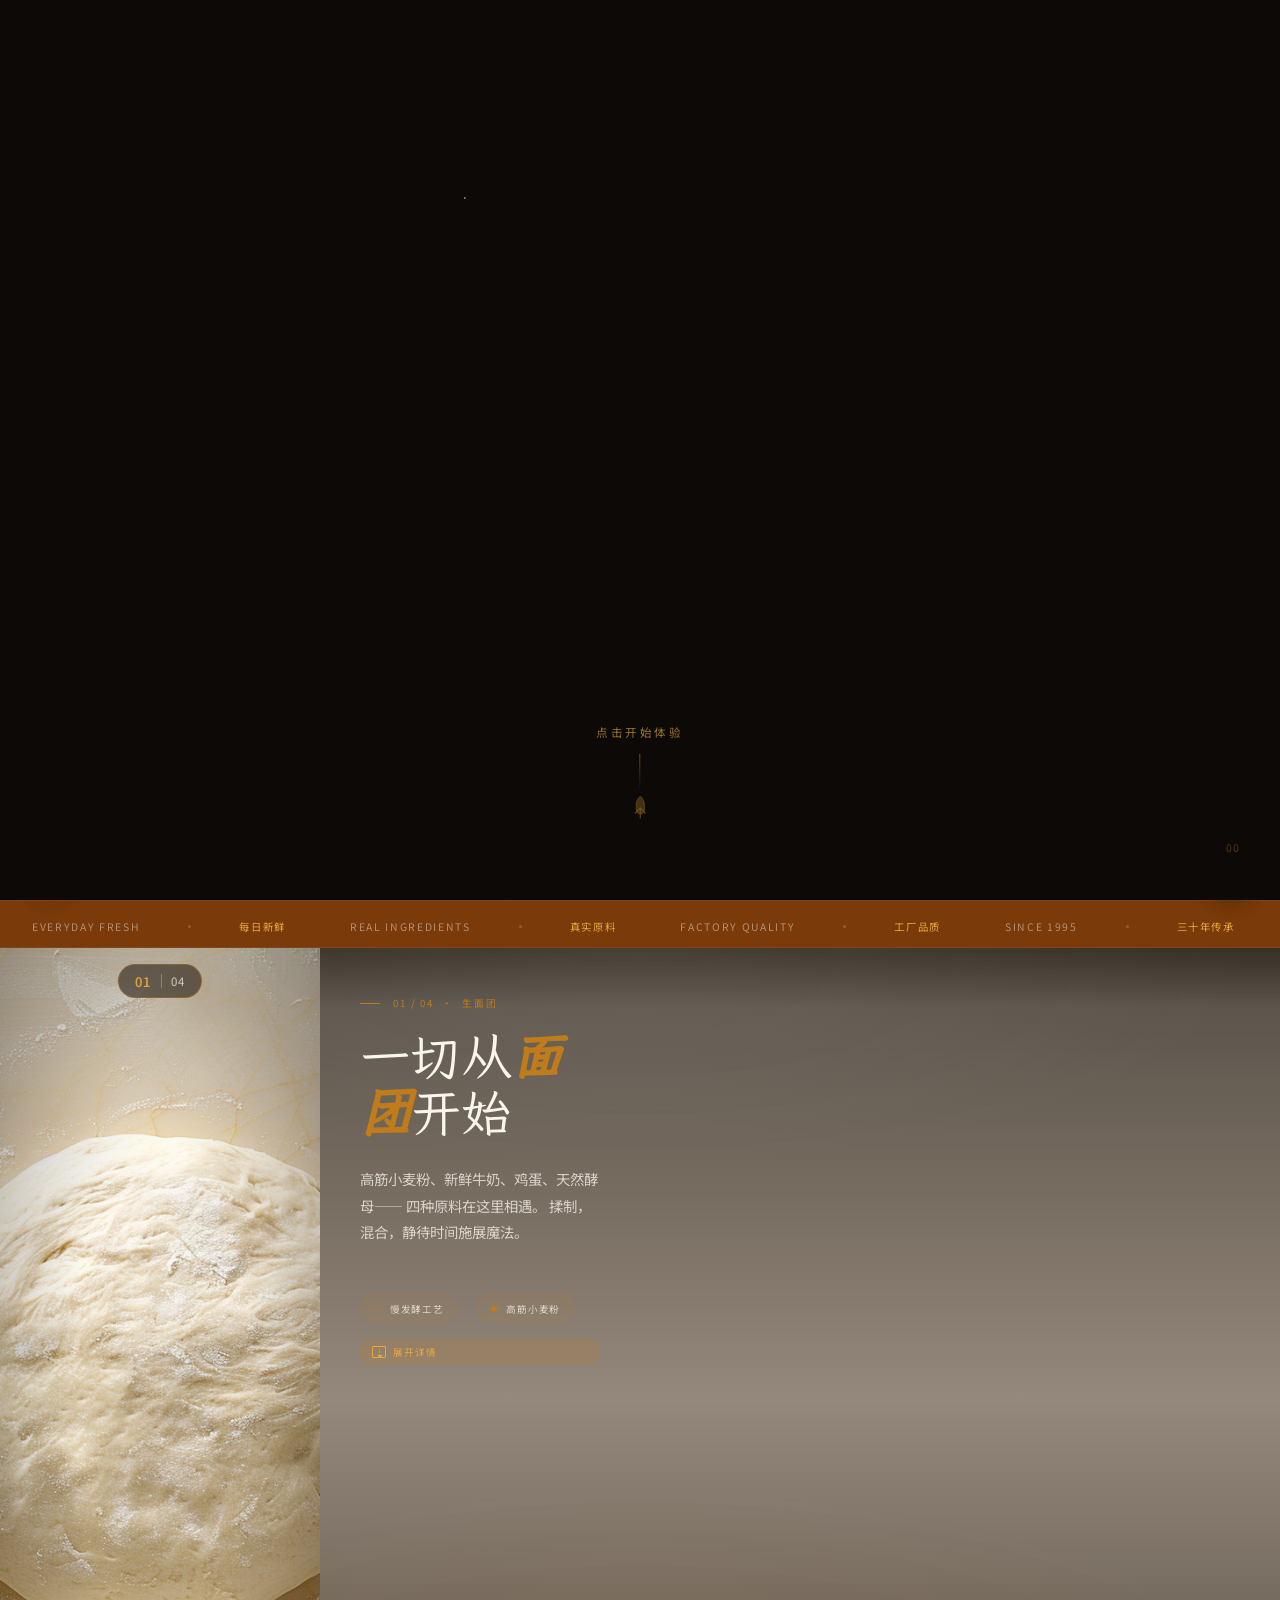
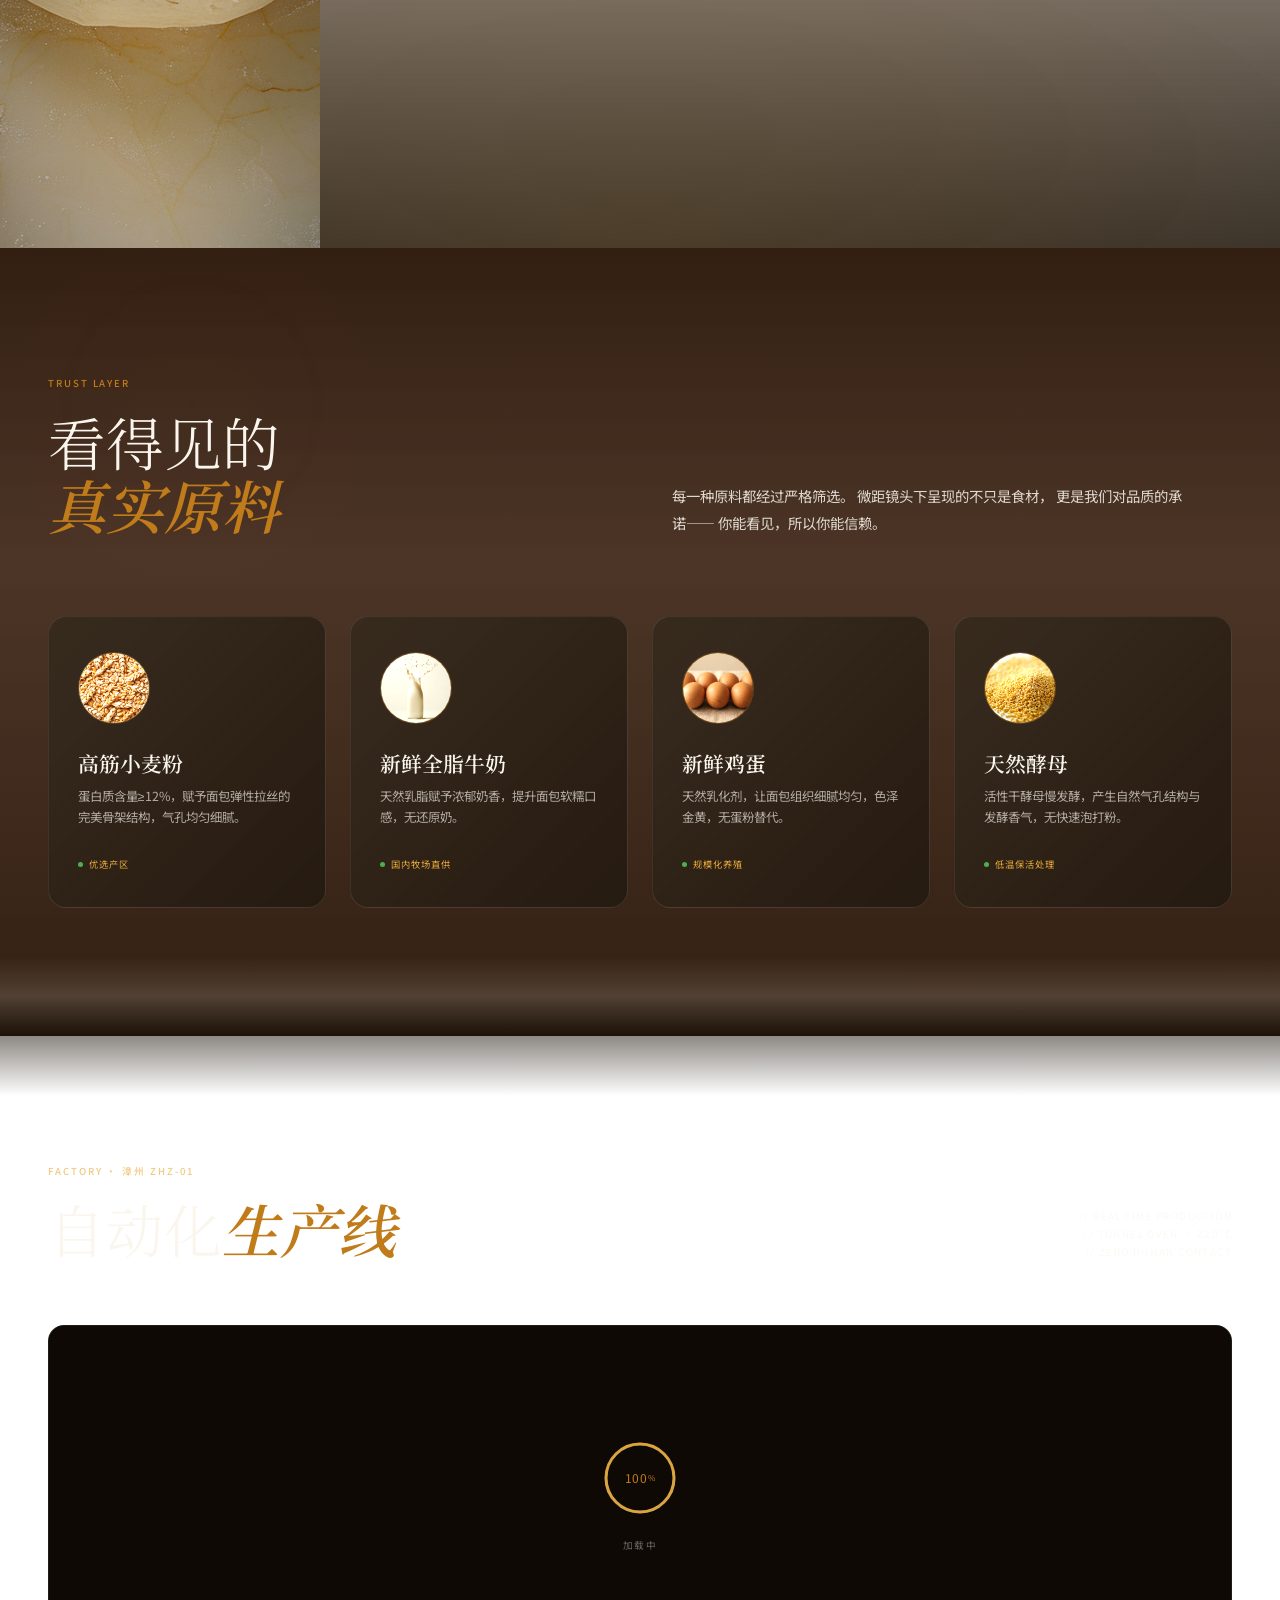
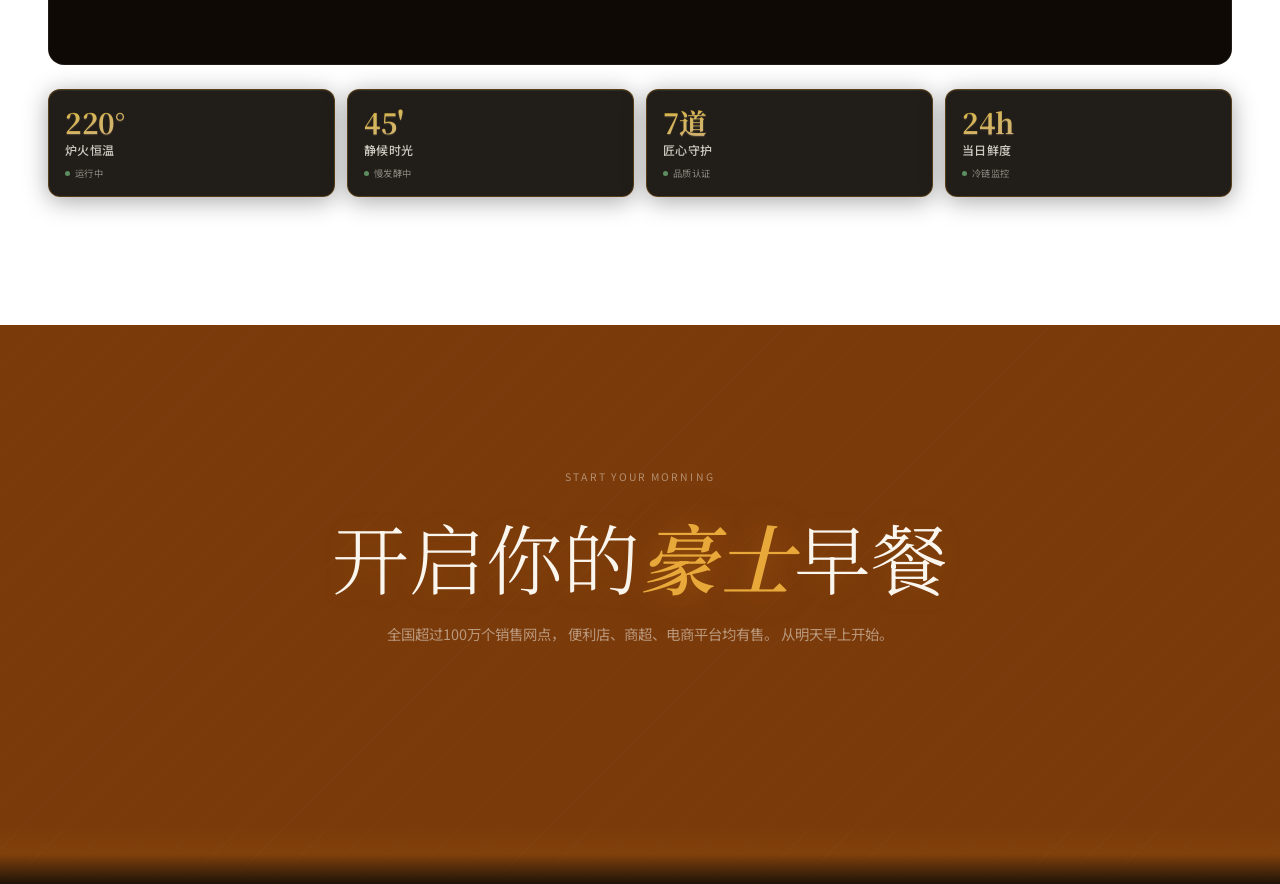
==== Haoshi_V0.22.html @ d665b3fd "feat: V3.95 final — all interactions + button redirects + GitHub Actions Co-authored-by: Cursor <cur" ====
<!DOCTYPE html>
<html lang="zh-CN" class="perf-high"><script>
/**
 * V3.80 Performance Tier Detection
 * 检测设备性能等级，设置 CSS class：
 * - perf-high:   高性能（桌面/旗舰手机）
 * - perf-medium: 中性能（普通手机）
 * - perf-low:    低性能（微信低端机/老年机）
 *
 * 启用条件：G1-1（低性能启用 Canvas 备用）
 */
(function() {
  var t = 'perf-high';
  var cores = navigator.hardwareConcurrency || 2;
  var memory = navigator.deviceMemory || 4;
  var mobile = /Mobi|Android|iPhone|iPad/.test(navigator.userAgent);
  var smallScreen = screen.width < 375;
  var lowMemory = memory <= 2;
  var fewCores = cores <= 2;
  // 微信 UA 检测（更严格）
  var isWechat = /MicroMessenger/.test(navigator.userAgent);
  if (isWechat && mobile) {
    // 微信移动端：降一级评估
    if (fewCores || smallScreen) t = 'perf-low';
    else if (cores <= 4 || memory <= 4) t = 'perf-medium';
  } else if (mobile) {
    if (fewCores && lowMemory) t = 'perf-low';
    else if (fewCores || lowMemory || smallScreen) t = 'perf-medium';
  }
  // WeChat Android WebView 常以 2–3 核运行
  document.documentElement.className = t;
  console.log('[Perf] Tier:', t, '| Cores:', cores, '| Memory:', memory, 'GB');
})();
</script>
<head>
<meta charset="UTF-8">
<meta name="viewport" content="width=device-width, initial-scale=1.0">
<title>豪士 HAOSHI — V3.81 Localized + V0.15 Fixes (Info Panel Flash, Flour 0.7x)</title>
<link href="assets/cdn/google-fonts.css" rel="stylesheet">
<!-- V3.80: 中文字体改为本地 woff2（Noto + LXGW），不再依赖 Google Fonts CDN（微信兼容性优化）-->
<script src="assets/cdn/three.min.js"></script>
<script src="assets/cdn/GLTFLoader.min.js"></script>
<!-- V5.0: GSAP + ScrollTrigger for Cinematic Hero Animation -->
<script src="assets/cdn/gsap.min.js"></script>
<script src="assets/cdn/ScrollTrigger.min.js"></script>
<script>
// ============================================================
// V5.0 HERO — SVG Wireframe Deconstruction + Text Mask Reveal
// 设计概念：新中式线框解构 + GSAP 文字破茧
// 移动端优先 · GPU 硬件加速 · 零大体积资源
// ============================================================
(function() {
  gsap.registerPlugin(ScrollTrigger);

  var loaderEl, loaderDone = false;

  function runLoader() {
    loaderEl = document.getElementById('hero-loader');
    if (!loaderEl) return;

    var counterMini = loaderEl.querySelector('.loader-counter-mini');
    var wires = loaderEl.querySelectorAll('.wire-line');
    var rivets = loaderEl.querySelectorAll('.wire-rivet');
    var textWrap = loaderEl.querySelector('.loader-text-wrap');
    var brand = loaderEl.querySelector('.loader-brand');
    var sub = loaderEl.querySelector('.loader-sub');
    var promptEl = loaderEl.querySelector('.loader-prompt');

    if (!wires.length) { finishLoader(); return; }

    // Phase 0 — Set initial draw states immediately (页面加载即显示)
    gsap.set(wires, {
      strokeDasharray: function(i, target) {
        return target.getTotalLength ? target.getTotalLength() : 2000;
      },
      strokeDashoffset: function(i, target) {
        return target.getTotalLength ? target.getTotalLength() : 2000;
      }
    });
    gsap.set(rivets, { scale: 0, opacity: 0 });
    gsap.set(textWrap, { opacity: 0 });
    gsap.set(brand, { clipPath: 'inset(0 100% 0 0)' });

    // V3.94: 计数器（默认暂停，点击后再启动）
    var count = { val: 0 };
    var tlCount = gsap.to(count, {
      val: 100, duration: 1.8, ease: 'power2.inOut', paused: true,
      onUpdate: function() {
        if (counterMini) counterMini.textContent = Math.round(count.val).toString().padStart(2, '0');
        // 每10%触发一次木槌轻敲
        var prevVal = Math.floor((count.val - 0.18) / 10) * 10;
        var curVal = Math.floor(count.val / 10) * 10;
        if (curVal > prevVal && curVal > 0) {
          var am = window.AudioManager;
          if (am) {
            var src = am.getSource ? am.getSource('click') : null;
            if (src) { src.volume = 0.18 * 0.3; src.playbackRate.value = 0.8 + Math.random() * 0.4; }
            am.playSFX('click');
          }
        }
      }
    });

    // Phase 1 — Wireframe Construction
    var tlWire = gsap.timeline({ paused: true });

    // SX 金线绷紧 — 外框绘制 onStart
    tlWire.to(wires[0], {
      strokeDashoffset: 0, duration: 0.8, ease: 'power3.inOut',
      onStart: function() {
        var am = window.AudioManager;
        if (am) { am.playSFX('wireDraw'); }
      }
    }, 0);

    // SX 金线绷紧 — 横纵格线
    tlWire.to([].slice.call(wires, 1, 4), {
      strokeDashoffset: 0, duration: 0.6, stagger: 0.12, ease: 'power2.inOut',
      onStart: function() {
        var am = window.AudioManager;
        if (am) {
          var src = am.getSource ? am.getSource('wireDraw') : null;
          if (src) { src.volume = 0.16 * 0.85; src.playbackRate.value = 0.95 + Math.random() * 0.1; }
          am.playSFX('wireDraw');
        }
      }
    }, 0.4);

    // SX 金线绷紧 — 竖格线
    tlWire.to([].slice.call(wires, 4, 7), {
      strokeDashoffset: 0, duration: 0.6, stagger: 0.1, ease: 'power2.inOut',
      onStart: function() {
        var am = window.AudioManager;
        if (am) {
          var src = am.getSource ? am.getSource('wireDraw') : null;
          if (src) { src.volume = 0.16 * 0.70; src.playbackRate.value = 0.95 + Math.random() * 0.1; }
          am.playSFX('wireDraw');
        }
      }
    }, 0.5);

    // SX 金线绷紧 — 对角线
    tlWire.to([].slice.call(wires, 7, 9), {
      strokeDashoffset: 0, duration: 0.7, ease: 'power3.out',
      onStart: function() {
        var am = window.AudioManager;
        if (am) {
          var src = am.getSource ? am.getSource('wireDraw') : null;
          if (src) { src.volume = 0.16 * 0.55; src.playbackRate.value = 1.05 + Math.random() * 0.1; }
          am.playSFX('wireDraw');
        }
      }
    }, 0.7);

    // S4 竹节互敲 — 铆钉弹入
    tlWire.to(rivets, {
      scale: 1, opacity: 1, duration: 0.35,
      stagger: { each: 0.05, from: 'random' },
      ease: 'back.out(2.5)',
      onStart: function() {
        var am = window.AudioManager;
        if (am) {
          var src = am.getSource ? am.getSource('step') : null;
          if (src) { src.playbackRate.value = 0.95 + Math.random() * 0.1; }
          am.playSFX('step');
        }
      }
    }, 0.9);

    // Brief hold before text reveal
    tlWire.to({}, { duration: 0.2 }, 1.5);

    // Phase 2 — Text Mask Reveal
    tlWire.to(textWrap, {
      opacity: 1, duration: 0.25, ease: 'power2.out',
      onStart: function() {
        var am = window.AudioManager;
        if (am) { am.playSFX('open'); }
      }
    }, 1.7);
    tlWire.to(brand, {
      clipPath: 'inset(0 0% 0 0)',
      duration: 0.9, ease: 'power4.inOut'
    }, 1.75);
    tlWire.to(sub, { opacity: 1, duration: 0.5, ease: 'power2.out' }, 2.1);

    // Brief hold to let user read the brand
    tlWire.to({}, { duration: 0.5 }, 2.4);

    // Phase 3 — Wireframe Dissolve
    tlWire.to(wires, {
      strokeDashoffset: function(i, el) {
        return parseFloat(gsap.getProperty(el, 'strokeDashoffset')) - el.getTotalLength();
      },
      duration: 0.55, stagger: 0.03, ease: 'power2.in',
      onStart: function() {
        var am = window.AudioManager;
        if (am) { am.playSFX('dismiss'); }
      }
    }, 2.6);
    tlWire.to([rivets, textWrap, counterMini], { opacity: 0, duration: 0.35 }, 2.65);

    // S7 金编钟 — Loader 完成
    tlWire.call(function() {
      var am = window.AudioManager;
      if (am) { am.playSFX('golden'); }
    }, [], 3.0);

    tlWire.call(finishLoader, [], 3.0);

    // V3.93: 用户点击提示 → 启动所有动画 + 隐藏提示
    if (promptEl) {
      promptEl.addEventListener('click', function() {
        promptEl.classList.add('hidden');
        // S1 木槌轻敲（点击确认音）
        if (window.AudioManager) window.AudioManager.playSFX('click');
        tlCount.play();
        tlWire.play();
      });
    }

    // V3.94: 页面加载后短暂停顿，再优雅地显示"点击开始体验"提示
    setTimeout(function() {
      if (promptEl) {
        gsap.fromTo(promptEl,
          { opacity: 0, y: 8 },
          { opacity: 1, y: 0, duration: 0.6, ease: 'power2.out',
            onStart: function() { promptEl.classList.add('visible'); }
          }
        );
      }
    }, 400);
  }

  function finishLoader() {
    if (loaderDone) return;
    loaderDone = true;
    setTimeout(function() {
      if (loaderEl) loaderEl.classList.add('loader-done');
      initHeroAnimation();
      setTimeout(function() {
        if (loaderEl && loaderEl.parentNode) loaderEl.parentNode.removeChild(loaderEl);
      }, 900);
    }, 100);
  }

  // ── HERO GSAP TIMELINE ──
  function initHeroAnimation() {
    var chars = document.querySelectorAll('.hero-title-char');
    if (!chars.length) return;

    gsap.set('.hero-clip-wrap', { clipPath: 'inset(0 0 100% 0)' });
    gsap.set('.hero-bg-ghost', { opacity: 0, scale: 0.92 });

    var tlHero = gsap.timeline({ defaults: { ease: 'power3.out' } });

    tlHero
      .to('.hero-clip-wrap', {
        clipPath: 'inset(0 0 0% 0)',
        duration: 1.05,
        ease: 'power4.inOut'
      })
      .to('.hero-bg-ghost', {
        opacity: 1, scale: 1,
        duration: 1.1, ease: 'power3.out'
      }, '-=0.85');

    tlHero.to(chars, {
      opacity: 1, scale: 1, y: 0,
      duration: 0.85, stagger: 0.09,
      ease: 'back.out(1.4)'
    }, '-=0.45');

    var eyebrow = document.querySelector('#hero .eyebrow');
    if (eyebrow) {
      tlHero.from(eyebrow, { opacity: 0, x: -18, duration: 0.5, ease: 'power3.out' }, '-=0.55');
    }

    var sub = document.querySelector('#hero .hero-sub');
    if (sub) {
      tlHero.from(sub, { opacity: 0, y: 16, duration: 0.55 }, '-=0.35');
    }

    var actions = document.querySelector('#hero .hero-actions');
    if (actions) {
      tlHero.from(actions, { opacity: 0, y: 20, duration: 0.5 }, '-=0.25');
    }

    var meta = document.querySelector('#hero .hero-meta');
    if (meta) {
      tlHero.from(meta.querySelectorAll('.meta-item'), {
        opacity: 0, y: 10, duration: 0.45, stagger: 0.1
      }, '-=0.2');
    }

    var media = document.querySelector('#hero .hero-media');
    if (media) {
      tlHero.from(media, { opacity: 0, duration: 0.8, ease: 'power3.out' }, '-=0.4');
    }

    var badges = document.querySelectorAll('#hero .hero-badge');
    if (badges.length) {
      tlHero.from(badges, { opacity: 0, y: 12, duration: 0.5, stagger: 0.1, ease: 'power3.out' }, '-=0.3');
    }

    // ScrollTrigger: Leave
    ScrollTrigger.create({
      trigger: '#hero',
      start: 'top top',
      end: 'bottom top',
      onLeave: function() {
        gsap.to(chars, {
          scale: 0.88, opacity: 0.2,
          letterSpacing: '0.04em',
          duration: 0.55, ease: 'power2.in', stagger: 0.04
        });
      },
      onEnterBack: function() {
        gsap.to(chars, {
          scale: 1, opacity: 1,
          letterSpacing: '-0.02em',
          duration: 0.65, ease: 'back.out(1.2)', stagger: 0.06
        });
      }
    });

    ScrollTrigger.create({
      trigger: '#hero',
      start: 'top top',
      end: '+=120',
      onUpdate: function(self) {
        var hint = document.querySelector('.hero-scroll-hint');
        if (hint) hint.classList.toggle('hidden', self.progress > 0.15);
      }
    });
  }

  // ── INIT: Wait for DOM ready, then launch loader + cursor ──
  document.addEventListener('DOMContentLoaded', function() {
    runLoader();

    // Custom cursor (desktop only)
    if (window.matchMedia('(min-width: 901px)').matches) {
      var cursor = document.getElementById('custom-cursor');
      if (!cursor) {
        cursor = document.createElement('div');
        cursor.id = 'custom-cursor';
        document.body.appendChild(cursor);
      }
      var mouseX = 0, mouseY = 0, curX = 0, curY = 0;
      document.addEventListener('mousemove', function(e) {
        mouseX = e.clientX; mouseY = e.clientY;
      }, { passive: true });
      function animateCursor() {
        curX += (mouseX - curX) * 0.14;
        curY += (mouseY - curY) * 0.14;
        cursor.style.transform = 'translate(' + (curX - 16) + 'px, ' + (curY - 16) + 'px)';
        requestAnimationFrame(animateCursor);
      }
      animateCursor();
      var hoverTargets = document.querySelectorAll('a, button, .btn, [role="button"]');
      hoverTargets.forEach(function(el) {
        el.addEventListener('mouseenter', function() { cursor.classList.add('cursor-hover'); });
        el.addEventListener('mouseleave', function() { cursor.classList.remove('cursor-hover'); });
      });
    }
  });

  // ── SCROLL HINT ──
  window.addEventListener('scroll', function() {
    var hint = document.querySelector('.hero-scroll-hint');
    if (hint && window.scrollY > 80) hint.classList.add('hidden');
    else if (hint) hint.classList.remove('hidden');
  }, { passive: true });

})();
</script>

<!-- Batch 1: Asset Preloading System -->
<script src="assets/js/core/assets-manifest.js?v=380&ts=20260601"></script>
<script src="assets/js/core/font-config.js?v=380&ts=20260601"></script>
<script src="assets/js/core/preloader.js?v=391&ts=20260603"></script>
<script src="assets/js/fx/spark-particles.js?v=380&ts=20260601"></script>
<script src="assets/js/interaction/audio-manager.js?v=393&ts=20260604"></script>
<script src="assets/js/interaction/sound-toggle.js?v=392&ts=20260603"></script>
<!-- Batch 2: Factory Interaction System -->
<script src="assets/js/interaction/factory-interaction.js?v=380&ts=20260601"></script>
<!-- Section FX Controller -->
<script src="assets/js/fx/fx-config.js?v=380&ts=20260601"></script>
<script src="assets/js/fx/section-cursor-fx.js?v=380&ts=20260601"></script>
<script src="assets/js/fx/story-cursor-fx.js?v=380&ts=20260601"></script>
<script src="assets/js/fx/products-cursor-fx.js?v=380&ts=20260601"></script>
<script src="assets/js/fx/footer-cursor-fx.js?v=380&ts=20260601"></script>
<script src="assets/js/fx/cta-cursor-fx.js?v=380&ts=20260601"></script>
<script src="assets/js/fx/fx-renderer.js?v=380&ts=20260601"></script>
<script src="assets/js/fx/section-fx.js?v=380&ts=20260601"></script>
<style>
/* ============================================================
   批次 3: 自定义选区颜色
   ============================================================ */
::selection {
  background: #D9A441;
  color: #1A120B;
}
::-moz-selection {
  background: #D9A441;
  color: #1A120B;
}

/* ============================================================
   中文字体 — V3.80: Noto woff2 本地优先 + LXGW woff2 本地兜底
   不依赖 Google Fonts CDN（微信兼容性优化）
   ============================================================ */

/* ---- Noto Sans SC (本地 woff2) ---- */
@font-face {
  font-family: 'Noto Sans SC';
  src: url('assets/fonts/noto-sans-sc-chinese-simplified-400-normal.woff2') format('woff2');
  font-weight: 400;
  font-style: normal;
  font-display: swap;
}
@font-face {
  font-family: 'Noto Sans SC';
  src: url('assets/fonts/noto-sans-sc-chinese-simplified-500-normal.woff2') format('woff2');
  font-weight: 500;
  font-style: normal;
  font-display: swap;
}

/* ---- Noto Serif SC (本地 woff2) ---- */
@font-face {
  font-family: 'Noto Serif SC';
  src: url('assets/fonts/noto-serif-sc-chinese-simplified-500-normal.woff2') format('woff2');
  font-weight: 500;
  font-style: normal;
  font-display: swap;
}

/* ---- LXGW WenKai (本地 woff2, SIL OFL) ---- */
@font-face {
  font-family: 'LXGW WenKai';
  src: url('assets/fonts/LXGWWenKai-Regular.woff2') format('woff2');
  font-weight: 400;
  font-style: normal;
  font-display: swap;
}
@font-face {
  font-family: 'LXGW WenKai';
  src: url('assets/fonts/LXGWWenKai-Medium.woff2') format('woff2');
  font-weight: 500;
  font-style: normal;
  font-display: swap;
}

/* ---- LXGW Neo XiHei (本地 woff2, SIL OFL) ---- */
@font-face {
  font-family: 'LXGW Neo XiHei';
  src: url('assets/fonts/LXGWNeoXiHei.woff2') format('woff2');
  font-weight: 400;
  font-style: normal;
  font-display: swap;
}

/* ============================================================
   DESIGN TOKENS — V1.7 Mobile Foundation Bold
   ============================================================ */
:root {
  /* ============================================================
     V2.6 DARK SYSTEM — 深色主导 + 对比度规则
     ============================================================
     
     对比度阈值规则（WCAG 2.1 AA）：
     - 标题文字 >= 4.5:1
     - 正文文字 >= 4.5:1  
     - 小标签/辅助 >= 3:1
     
     当前色值对比参考（基于 #1C1208 深烘焙棕背景）：
     - cream #FAF6EE 对比 ~14.5:1 ✓
     - gold #C07B1A 对比 ~5.2:1 ✓
     - gold-lt #E8A93A 对比 ~6.8:1 ✓
     - 0.7 cream rgba 对比 ~5.5:1 ✓
     - 0.5 cream rgba 对比 ~3.8:1 ⚠
     - 0.4 cream rgba 对比 ~3.0:1 ⚠
  */

  /* ---- 核心色板（深色主导）---- */
  --ink:      #1C1208;  /* 深烘焙棕 - 主背景 */
  --ink-deep: #0D0906;   /* 更深的棕 - 渐变底部 */
  --ink-warm: #2A1A0C;  /* 暖调深棕 - 渐变过渡 */
  --cream:    #FAF6EE;   /* 奶油白 - 亮色文字 */
  --cream-dim: rgba(250,246,238,0.85); /* 正文 4.5:1+ */
  --cream-mid: rgba(250,246,238,0.65); /* 辅助文字 */
  --cream-soft: rgba(250,246,238,0.45); /* 小标签 3:1 */
  --parchment: #F2EAD8;  /* 羊皮纸 - 浅色区块 */

  /* ---- 品牌金调 ---- */
  --gold:     #C07B1A;   /* 烘焙金 - 主强调 */
  --gold-lt:  #E8A93A;   /* 亮金 - 高亮 */
  --gold-dim: #A06612;   /* 暗金 - 次级强调 */
  --rust:     #7A3A0A;   /* 铁锈棕 - 深色区块 */

  /* V3.8: gold-alpha 层级（用于背景/边框/光晕） */
  --gold-alpha-05: rgba(192,123,26,0.05);
  --gold-alpha-08: rgba(192,123,26,0.08);
  --gold-alpha-10: rgba(192,123,26,0.10);
  --gold-alpha-15: rgba(192,123,26,0.15);
  --gold-alpha-20: rgba(192,123,26,0.20);
  --gold-alpha-25: rgba(192,123,26,0.25);
  --gold-alpha-30: rgba(192,123,26,0.30);
  --gold-alpha-35: rgba(192,123,26,0.35);
  --gold-alpha-40: rgba(192,123,26,0.40);
  --gold-alpha-50: rgba(192,123,26,0.50);

  /* ---- 功能色 ---- */
  --mist:     #EDE8DC;   /* 薄雾 - 浅色区块 */
  --health:   #5D8E62;   /* 健康绿 */
  --health-bg:#EAF4EC;   /* 健康绿背景 */

  /* ---- 对比度安全的文字色 ---- */
  --text-primary: var(--cream);           /* 标题 >=14:1 */
  --text-body: var(--cream-dim);          /* 正文 >=4.5:1 */
  --text-secondary: var(--cream-mid);     /* 辅助 >=3:1 */
  --text-muted: var(--cream-soft);        /* 小标签 >=3:1 */

  /* ---- V3.80 性能分层开关 ---- */
  /* perf-low / perf-medium 时禁用/简化对应特性 */
  /* .perf-high: 完整效果（默认）*/
  /* .perf-medium: 减少粒子数量、停用部分 CSS 动画 */
  /* .perf-low: Canvas 降级、停用 backdrop-filter、部分动画跳过 */

/* ============================================================
   Performance Tier — CSS Adaptation
   ============================================================ */

/* perf-medium: 减少 backdrop-filter、减少阴影 */
.perf-medium .glass-card,
.perf-medium .journey-glass-card {
  backdrop-filter: blur(4px);
  -webkit-backdrop-filter: blur(4px);
}
.perf-medium .hero-video-shield { display: none; }
.perf-medium #factory-micro { backdrop-filter: blur(2px); }

/* perf-low: 强制 Canvas 模式（SVG 动画全部停用），简化视觉 */
.perf-low .glass-card-viz { display: none !important; }
.perf-low .journey-glass-card {
  backdrop-filter: none !important;
  -webkit-backdrop-filter: none !important;
}
.perf-low .hero-video-shield { display: none; }
.perf-low #factory-micro { backdrop-filter: none !important; }
.perf-low .factory-chips .f-chip {
  transition: none !important;
}
.perf-low .animate-entrance {
  animation: none !important;
  opacity: 1 !important;
}
.perf-low .viz-svg { display: none !important; }
.perf-low .glass-card-data { min-height: auto; }

/* 低性能时隐藏次要视觉特效 */
@media (prefers-reduced-motion: reduce) {
  .animate-entrance { animation: none !important; opacity: 1 !important; }
  .viz-svg { animation: none !important; }
  * { transition-duration: 0.01ms !important; }
}

  /* 浅色区块（parchment）专用文字色 */
  --text-warm: #6B3410;                  /* 暖棕正文，与浅底对比 ~5.2:1 */
  --text-warm-light: #8B4A1A;            /* 暖棕浅色，次级文字 */

  /* ---- 对比度安全的背景承载 ---- */
  --bg-card: rgba(28,18,8,0.75);         /* 卡片背景 */
  --bg-card-hover: rgba(42,26,12,0.85);  /* 卡片悬停 */
  --bg-overlay: rgba(13,9,6,0.85);       /* 遮罩背景 */

  /* ---- 品牌延展色 ---- */
  --parchment-dk: #E8DFCC;
  --ink-soft: rgba(28,18,8,0.08);
  --ink-soft-md: rgba(28,18,8,0.12);
  --cream-deep: #F5F0E6;

  /* ---- 统一边框/阴影 ---- */
  --fog:      rgba(28,18,8,0.06);
  --border:   rgba(250,246,238,0.10);
  --border-md: rgba(250,246,238,0.15);
  --border-gold: var(--gold-alpha-30);

  /* ---- V3.80: 全站字体归一化 — Noto woff2 本地优先（微信兼容） ---- */
  /* 规格：Noto woff2 置顶 → LXGW woff2 本地兜底 → 英文字体降级 */
  /* 不依赖 Google Fonts CDN（中文字体已全本地化） */
  --sans:     'Noto Sans SC', 'LXGW Neo XiHei', 'Instrument Sans', sans-serif;
  --serif:    'Noto Serif SC', 'LXGW WenKai', 'Cormorant Garamond', serif;
  --mono:     'Noto Sans SC', 'DM Mono', monospace;
  /* 中文专项变量（用于需要明确中文语义的场景）*/
  --zh-serif: 'LXGW WenKai', 'Noto Serif SC', serif;
  --zh-sans:  'LXGW Neo XiHei', 'Noto Sans SC', sans-serif;

  /* ---- V2.6 统一间距系统 (移动端优先) ---- */
  /* 基于 4px 网格 */
  --space-2xs: 0.25rem;  /* 4px */
  --space-xs: 0.5rem;     /* 8px */
  --space-sm: 0.75rem;     /* 12px */
  --space-md: 1rem;        /* 16px */
  --space-lg: 1.5rem;      /* 24px */
  --space-xl: 2rem;        /* 32px */
  --space-2xl: 2.5rem;     /* 40px */
  --space-3xl: 3rem;       /* 48px */
  --space-4xl: 4rem;       /* 64px */
  --space-5xl: 5rem;       /* 80px */

  /* ---- 移动端字号层级 ---- */
  --text-display: clamp(2.25rem, 8vw, 3.5rem);
  --text-h1: clamp(1.875rem, 6vw, 2.75rem);
  --text-h2: clamp(1.5rem, 4.5vw, 2.25rem);
  --text-h3: 1.25rem;
  --text-lg: 1.1rem;
  --text-base: 0.9375rem;
  --text-sm: 0.8125rem;
  --text-xs: 0.6875rem;
  --text-micro: 0.5625rem;
}

/* ============================================================
   RESET & BASE — V2.0 Seamless Flow
   ============================================================ */
*, *::before, *::after { margin:0; padding:0; box-sizing:border-box; }
html { scroll-behavior: smooth; font-size: 16px; }
body {
  font-family: var(--sans);
  /* V2.6 深烘焙棕系背景（深色主导）
   * 顶部更深（烤箱入口），中段焦糖金调，底部略暖
   * 品牌暖棕金调性，避免灰脏或高饱和刺眼
   */
  background: linear-gradient(
    180deg,
    var(--ink-deep) 0%,      /* 最深：烤箱入口 */
    var(--ink) 15%,         /* 深烘焙棕 */
    var(--ink-warm) 35%,    /* 暖调过渡 */
    #3D2415 50%,           /* 中段：焦糖色 */
    #2A1810 65%,          /* 过渡 */
    var(--ink) 80%,        /* 回深 */
    var(--ink-deep) 100%   /* 底部略暖 */
  );
  background-attachment: fixed;
  color: var(--cream);
  overflow-x: hidden;
  cursor: none;
  min-height: 100vh;
}
img { display: block; width: 100%; height: 100%; object-fit: cover; }
a { text-decoration: none; color: inherit; }

/* ============================================================
   GLOBAL TEXTURE LAYERS — 统一柔和纹理
   ============================================================ */
/* 第一层：细腻颗粒纹理（适度可见） */
body::before {
  content: '';
  position: fixed; inset: 0; z-index: 1;
  pointer-events: none;
  opacity: 0.025;
  background-image: url("data:image/svg+xml,%3Csvg viewBox='0 0 256 256' xmlns='http://www.w3.org/2000/svg'%3E%3Cfilter id='noise'%3E%3CfeTurbulence type='fractalNoise' baseFrequency='0.5' numOctaves='3' stitchTiles='stitch'/%3E%3C/filter%3E%3Crect width='100%25' height='100%25' filter='url(%23noise)'/%3E%3C/svg%3E");
  background-size: 220px 220px;
}

/* 第二层：温暖光晕层 */
body::after {
  content: '';
  position: fixed; inset: 0; z-index: 2;
  pointer-events: none;
  opacity: 0.04;
  background:
    radial-gradient(ellipse 100% 40% at 30% 15%, rgba(192,123,26,0.06) 0%, transparent 50%),
    radial-gradient(ellipse 60% 35% at 70% 85%, rgba(192,123,26,0.05) 0%, transparent 50%),
    radial-gradient(ellipse 80% 25% at 50% 50%, rgba(250,246,238,0.08) 0%, transparent 60%);
}

/* ============================================================
   V2.7 SEAMLESS TRANSITIONS — 全站自然衔接
   简化桥接层，配合曲线组件形成统一转场语言
   ============================================================ */

/* 基础桥接 - 透明过渡，无背景色干扰 */
.section-bridge {
  position: relative;
}

/* 深色区块桥接 */
/* V3.83: 移除 isolation: isolate，让子元素的 z-index 与页面其他元素在同一 root stacking context 比较 */
/* journey-visual 和 journey-glass-card 都是 fixed，需要在同一 root context 才能正确层叠 */
.section-bridge-dark {
  position: relative;
}

/* 浅色区块桥接 */
.section-bridge-light {
  position: relative;
}

/* ============================================================
   V3.0 SEAMLESS SECTION TRANSITIONS — 极简自然衔接
   使用伪元素创建平滑过渡，无复杂 SVG
   ============================================================ */

/* 浅色区块底部衔接（浅->深） */
.section-bridge-light::after {
  content: '';
  position: absolute;
  bottom: 0;
  left: 0;
  right: 0;
  height: 80px;
  background: linear-gradient(
    to bottom,
    transparent 0%,
    rgba(250,246,238,0.15) 50%,
    rgba(28,18,8,0.95) 100%
  );
  pointer-events: none;
  z-index: 1;
}

/* 深色区块顶部衔接（深->浅） */
.section-bridge-dark::before {
  content: '';
  position: absolute;
  top: 0;
  left: 0;
  right: 0;
  height: 60px;
  background: linear-gradient(
    to top,
    transparent 0%,
    rgba(28,18,8,0.5) 100%
  );
  pointer-events: none;
  z-index: 1;
}

/* 金色调区块底部衔接 */
.section-bridge-gold::after {
  content: '';
  position: absolute;
  bottom: 0;
  left: 0;
  right: 0;
  height: 60px;
  background: linear-gradient(
    to bottom,
    transparent 0%,
    rgba(192,123,26,0.1) 50%,
    rgba(28,18,8,0.98) 100%
  );
  pointer-events: none;
  z-index: 1;
}

/* 通用 section 基础 */
.section-bridge,
.section-bridge-light,
.section-bridge-dark,
.section-bridge-gold {
  position: relative;
  z-index: 2;
}

/* ============================================================
   LEGACY CURVE COMPONENTS — 保留向后兼容，逐步弃用
   ============================================================ */

/* ============================================================
   NAVIGATION — 固定顶部导航 + 滚动显隐
   ============================================================ */
nav {
  position: fixed; top: 0; left: 0; right: 0; z-index: 200;
  display: flex; align-items: center; justify-content: space-between;
  padding: 1.4rem 3rem;
  padding-top: calc(1.4rem + env(safe-area-inset-top, 0px));
  transition: transform 0.4s cubic-bezier(0.4, 0, 0.2, 1),
              background 0.35s, border-color 0.35s;
}
/* 滚动时隐藏 */
nav.nav-hidden {
  transform: translateY(-100%);
}
/* 滚动时背景模糊 */
nav.scrolled {
  background: rgba(250,246,238,0.92);
  backdrop-filter: blur(14px);
  -webkit-backdrop-filter: blur(14px);
  border-bottom: 0.5px solid var(--border);
}
.nav-inner {
  display: flex;
  align-items: center;
  justify-content: space-between;
  width: 100%;
  max-width: 1400px;
  margin: 0 auto;
}
.nav-left {
  display: flex;
  align-items: center;
  gap: 3rem;
}
.nav-right {
  display: flex;
  align-items: center;
  gap: 0.75rem;
  margin-right: 0;
}
/* V3.61: nav 内 sound-toggle */
.nav-sound-btn {
  width: 38px;
  height: 38px;
  border-radius: 50%;
  background: rgba(250, 246, 238, 0.6);
  backdrop-filter: blur(6px);
  border: 1px solid rgba(192, 123, 26, 0.2);
  display: flex;
  align-items: center;
  justify-content: center;
  cursor: pointer;
  transition: all 0.2s ease;
  flex-shrink: 0;
}
.nav-sound-btn:hover {
  background: rgba(250, 246, 238, 0.9);
  border-color: rgba(192, 123, 26, 0.4);
  transform: scale(1.05);
}
.nav-sound-btn:active {
  transform: scale(0.94);
}
.nav-cta-btn {
  padding: .5rem 1.1rem !important;
  font-size: .58rem !important;
  white-space: nowrap;
  background: var(--gold) !important;
  color: #1C1208 !important;
  border: 1.5px solid var(--gold) !important;
  font-weight: 500 !important;
}
.nav-cta-btn:hover {
  background: var(--gold-lt) !important;
  border-color: var(--gold-lt) !important;
  color: #1C1208 !important;
  transform: translateY(-2px);
  box-shadow: 0 8px 28px rgba(232,169,58,0.4);
}
.nav-cta-btn:active {
  transform: scale(0.96);
  box-shadow: 0 2px 8px rgba(192,123,26,0.3);
}
@media (max-width: 900px) {
  .nav-sound-btn { width: 34px; height: 34px; }
  .nav-cta-btn { padding: .45rem .9rem !important; font-size: .55rem !important; }
}

/* ============================================================
   CURSOR — 霓虹跟随光标（桌面端）
   ============================================================ */
*{cursor:none!important}
.cursor-follower{position:fixed;z-index:9999;pointer-events:none;border-radius:50%;mix-blend-mode:difference}
.cursor-main{width:16px;height:16px;background:#E8A93A;transition:transform .1s}
.cursor-outline{width:40px;height:40px;border:2px solid #E8A93A;opacity:.8;transition:transform .2s,border-color .2s}
.cursor-glow{width:60px;height:60px;background:rgba(232,169,58,.3);filter:blur(12px);opacity:.6}

/* 移动端禁用 cursor */
@media (max-width: 900px) {
  * { cursor: auto !important; }
  .cursor-follower { display: none !important; pointer-events: none !important; }
  #mouse-light { display: none !important; }
}

/* Footer 深色背景 cursor 主题 */
footer ~ .cursor-follower,
footer + .cursor-follower,
body:has(footer .cursor-follower) .cursor-follower,
footer ~ * .cursor-follower {
  background: #FAF6EE;
  border-color: #FAF6EE;
}

/* ============================================================
   MOUSE-FOLLOW LIGHT — 鼠标跟随光晕
   ============================================================ */
/* 热场光晕 - 最高层，确保不被其他 canvas 覆盖 */
#mouse-light {
  position: fixed; inset: 0; z-index: 9999;
  pointer-events: none;
  background: radial-gradient(600px circle at 50% 50%,
    rgba(192,123,26,0.07) 0%,
    transparent 70%);
  transition: background 0.05s linear;
}

/* ============================================================
   Z-INDEX 层叠规则（V3.10 统一）
   ============================================================
   9999  cursor-follower   自定义鼠标光标（最高层）
   9999  mouse-light       鼠标跟随光晕
   9998  sound-toggle      音频开关按钮
   9000  — 预留
   9000  progress-bar      侧边进度条
   200   nav               导航栏
   50    journey-controls 旅程控制区（底部固定）
   45    journey-glass-card 详情卡片覆盖层
   10    canvas层（factory/story/particles/ingredients 粒子）
   5     hover/active 层（journey-dot-nav / journey-nav-buttons）
   5     journey-step-indicator 步骤指示器（低于 glass-card）
   2     section 层叠基准
   1     页面背景层
   ============================================================ */

/* ============================================================
   NAV
   ============================================================ */
/* ---- 文字翻滚效果（仅限：导航/按钮/产品链接） ---- */
.tilt-wrap {
  display: inline-block;
  overflow: hidden;
  vertical-align: bottom;
}
.tilt-wrap span {
  display: inline-block;
  transition: transform .35s cubic-bezier(0.4, 0, 0.2, 1);
}
/* hover 时向上翻滚 */
.tilt-wrap:hover span {
  transform: translateY(-105%);
}
/* 键盘焦点时也触发 */
.tilt-wrap:focus-within span {
  transform: translateY(-105%);
}
@media (hover: none) {
  .tilt-wrap span { transform: none !important; }
  .tilt-wrap { overflow: visible; }
}

nav {
  position: fixed; top: 0; left: 0; right: 0; z-index: 200;
  display: flex; align-items: center; justify-content: space-between;
  padding: 1.4rem 3rem;
  transition: background .35s, border-color .35s;
}
nav.scrolled {
  background: rgba(250,246,238,0.88);
  backdrop-filter: blur(14px);
  border-bottom: 0.5px solid var(--border);
}
.logo {
  font-family: var(--serif);
  font-size: 1.35rem;
  font-weight: 600;
  letter-spacing: 0.03em;
  color: var(--rust);
  background: linear-gradient(135deg, #D4A04A 0%, #C0782A 30%, #8B4513 60%, #5C3317 100%);
  -webkit-background-clip: text;
  background-clip: text;
  -webkit-text-fill-color: transparent;
  text-shadow: 0 1px 2px rgba(192, 123, 26, 0.15);
  display: flex;
  align-items: baseline;
  gap: 0.35rem;
  white-space: nowrap;
}
.logo-cn {
  font-weight: 400;
  font-size: 1.15rem;
  color: inherit;
  background: inherit;
  -webkit-background-clip: text;
  background-clip: text;
  -webkit-text-fill-color: transparent;
  letter-spacing: 0.06em;
}
.logo em {
  font-style: normal;
  font-weight: 700;
  font-size: 1rem;
  letter-spacing: 0.08em;
  background: linear-gradient(135deg, #D4A04A 0%, #E8B85C 50%, #F0C870 100%);
  -webkit-background-clip: text;
  background-clip: text;
  -webkit-text-fill-color: transparent;
}
.nav-links {
  display: flex; gap: 2.5rem; list-style: none;
}
.nav-links a {
  font-size: 0.72rem; font-weight: 400;
  letter-spacing: 0.12em; text-transform: uppercase;
  color: rgba(28,18,8,0.5);
  transition: color .2s;
  position: relative;
}
.nav-links a::after {
  content: ''; position: absolute; bottom: -3px; left: 0; right: 0;
  height: 0.5px; background: var(--gold);
  transform: scaleX(0); transform-origin: left;
  transition: transform .25s ease;
}
.nav-links a:hover { color: var(--ink); }
.nav-links a:hover::after { transform: scaleX(1); }
.nav-links a:focus-visible {
  outline: 2px solid var(--gold);
  outline-offset: 4px;
}

/* ============================================================
   侧边进度条 — 全局固定层，左侧垂直居中
   ============================================================ */
#progress-bar {
  position: fixed;
  left: 20px;
  top: 50%;
  transform: translateY(-50%);
  z-index: 100;
  display: flex;
  flex-direction: column;
  justify-content: center;
  gap: 14px;
  padding: 0;
}

/* 圆点：8px 默认，12px 激活，hover 10px */
.progress-dot {
  width: 8px;
  height: 8px;
  border-radius: 50%;
  background: rgba(28,18,8,0.18);
  transition: background .3s, transform .3s;
  cursor: pointer;
  /* 用伪元素撑开点击热区到 32px */
  position: relative;
}
.progress-dot::before {
  content: '';
  position: absolute;
  top: 50%; left: 50%;
  transform: translate(-50%,-50%);
  width: 32px; height: 32px;
  z-index: 1;
}
.progress-dot:hover {
  background: var(--gold-alpha-50);
  transform: scale(1.25);
}
.progress-dot.active {
  background: var(--gold);
  transform: scale(1.5);
}

/* 移动端隐藏侧边进度条（Journey内部dots保留） */
@media (max-width: 768px) {
  #progress-bar { display: none; }
}

/* ============================================================
   LOW PERFORMANCE MODE — 移动端降级
   ============================================================ */
.journey-low-perf .journey-visual::after {
  display: none;
}

/* ============================================================
   JOURNEY TEXT ANIMATION V2.4 — opacity + translateY
   ============================================================ */

/* Step 元素统一入场动画 */
.step-num,
.step-title,
.step-body,
.step-data {
  transition: 
    opacity 0.4s ease,
    transform 0.4s ease;
  transform: translateY(10px);
  opacity: 0;
}
.step-num { transition-delay: 0ms; }
.step-title { transition-delay: 80ms; }
.step-body { transition-delay: 160ms; }
.step-data { transition-delay: 240ms; }

.journey-step.active .step-num,
.journey-step.active .step-title,
.journey-step.active .step-body,
.journey-step.active .step-data {
  transform: translateY(0);
  opacity: 1;
}

/* 移动端 Journey 整体优化 */
@media (max-width: 900px) {
  /* ===== Journey Section 移动端布局 ===== */
  #journey-section {
    padding: 0;
    min-height: auto;
  }
  
  #journey {
    position: relative;
    height: auto;
    overflow: visible;
    isolation: isolate;
    background: linear-gradient(
      180deg,
      rgba(28,18,8,0.92) 0%,
      rgba(20,13,4,0.96) 100%
    ) !important;
  }
  
  .journey-sticky-wrap {
    display: flex;
    flex-direction: column;
    height: auto;
  }
  
  /* 图片区域 - V3.5: 移动端对称边距保留 */
  .journey-visual {
    width: 100%;
    aspect-ratio: 16 / 10;
    border-radius: 12px;
    margin: var(--space-md);
    overflow: visible;
    position: relative;
    top: auto;
    z-index: 1;
    background: rgba(20,13,4,0.95) !important;
    height: auto;
  }
  
  /* 移动端 .journey-img 保持满屏 */
  .journey-img {
    padding: 0;
  }
  
  #journey-particles { display: none; }
  
  /* 文字区域 */
  .journey-text {
    padding: var(--space-lg) var(--space-md) var(--space-3xl);
    background: transparent !important;
    position: relative;
    min-height: auto;
  }
  
  /* Step 卡片 */
  .journey-step {
    position: relative;
    padding: var(--space-lg) var(--space-md);
    margin-bottom: var(--space-md);
    border-radius: 16px;
    background: rgba(28,18,8,0.6) !important;
    border: 1px solid var(--gold-alpha-15);
    backdrop-filter: blur(12px);
    -webkit-backdrop-filter: blur(12px);
    height: auto;
    overflow: visible;
  }
  
  .journey-step.active {
    border-color: var(--gold-alpha-35);
    background: var(--gold-alpha-10) !important;
    box-shadow: 0 8px 32px rgba(0,0,0,0.25);
    /* V3.80: 允许 toggle 按钮溢出，不被裁剪 */
    overflow: visible;
  }

  /* V3.80: 移动端 detail-toggle 置于 active step 右下角 */
  .journey-step.active .journey-detail-toggle {
    position: absolute;
    bottom: 0.6rem;
    right: 0;
    left: auto;
  }
  
  .journey-step:not(.active) {
    display: none;
  }
  
  /* 移动端字体 */
  .step-num {
    font-size: var(--text-micro);
    letter-spacing: 0.15em;
    margin-bottom: var(--space-sm);
  }
  .step-title {
    font-size: clamp(1.5rem, 6vw, 2rem);
    margin-bottom: var(--space-md);
  }
  .step-body {
    font-size: var(--text-sm);
    line-height: 1.7;
    max-width: 100%;
  }
  .step-data {
    margin-top: var(--space-lg);
    padding: var(--space-sm) 0;
    gap: var(--space-sm);
    /* V3.2: 移动端工艺标签样式 */
    background: transparent;
    border-radius: 0;
    border: none;
  }
  .step-tag {
    padding: 0.35rem 0.6rem;
  }
  .tag-text {
    font-size: 0.55rem;
  }
  .step-stat-num {
    font-size: 1.375rem;
    color: var(--gold-lt);
    display: inline-flex;
    align-items: flex-end;
    gap: 0.04em;
  }
  .step-stat-unit {
    font-size: 0.65rem;
    color: var(--gold-lt);
    padding-bottom: 0.12em;
  }
  .step-stat-label {
    font-size: var(--text-micro);
    color: var(--cream-mid); /* V3.10: 统一使用 token */
  }
  
  /* Glass Card 移动端 */
  .journey-glass-card {
    padding: var(--space-md);
    border-radius: var(--space-md);
  }
  .journey-glass-card.active {
    padding: var(--space-md);
  }
  .journey-glass-card.active {
    max-height: 350px;
    padding: var(--space-md);
  }
  
  /* Dot Nav 移动端 */
  .journey-dot-nav {
    margin-top: var(--space-md);
  }
  
  /* 步骤指示器移动端 - V3.5: 展开态隐藏 */
  .journey-step-indicator {
    top: var(--space-sm);
    padding: 0.35rem 0.75rem;
  }
  /* 移动端展开态隐藏 indicator */
  .journey-glass-card.active ~ .journey-step-indicator,
  #journey:has(.journey-glass-card.active) .journey-step-indicator {
    opacity: 0;
    visibility: hidden;
  }
  
  /* 导航按钮移动端 */
  .journey-nav-buttons {
    margin-top: var(--space-md);
  }

  /* V3.10: 移动端展开详情时，step 主内容平滑弱化 */
  .journey-step.active.is-detail-open > .step-num,
  .journey-step.active.is-detail-open > .step-title,
  .journey-step.active.is-detail-open > .step-body,
  .journey-step.active.is-detail-open > .step-data {
    opacity: 0.15;
    transform: translateY(-8px);
    pointer-events: none;
    transition: opacity 0.35s ease 0.1s, transform 0.35s ease 0.1s;
  }
}

/* ============================================================
   INGREDIENTS 移动端优化 (901px 以下) — Bold版
   ============================================================ */
@media (max-width: 900px) {
  #ingredients {
    padding: var(--space-3xl) var(--space-md);
    /* 深色背景，移动端保持一致 */
  }
  .section-header {
    grid-template-columns: 1fr;
    gap: var(--space-lg);
    margin-bottom: var(--space-2xl);
  }
  h2 {
    font-family: var(--serif);
    font-size: var(--text-h2);
    font-weight: 300;
    line-height: 1.2;
    color: var(--rust);
  }
  h2 em {
    font-style: italic;
    font-weight: 600;
    color: var(--gold-lt);
  }
  .section-desc {
    font-family: var(--sans);
    font-size: var(--text-base);
    font-weight: 300;
    line-height: 1.75;
    /* V3.4: 移动端浅色区块同样使用暖棕色 */
    color: var(--text-warm);
  }
  .ingredients-grid {
    grid-template-columns: 1fr 1fr;
    gap: var(--space-md);
  }
  .ing-card {
    padding: var(--space-lg) var(--space-md);
    border-radius: 16px;
    /* V3.62: 移动端凹陷玻璃效果 */
    background: linear-gradient(135deg, rgba(30,16,4,0.88) 0%, rgba(22,11,2,0.93) 100%);
    border: 1px solid rgba(192, 123, 26, 0.45);
    box-shadow: inset 0 2px 10px rgba(0,0,0,0.5), 0 0 12px rgba(192,123,26,0.08);
  }
  .ing-emoji {
    width: 60px;
    height: 60px;
    margin-bottom: var(--space-md);
  }
  .ing-name {
    font-family: var(--serif);
    font-size: var(--text-lg);
    font-weight: 600;
    color: var(--cream);
    margin-bottom: var(--space-xs);
  }
  .ing-desc {
    font-family: var(--sans);
    font-size: var(--text-sm);
    font-weight: 300;
    line-height: 1.65;
    color: rgba(250, 246, 238, 0.65);
  }
  .ing-tag {
    font-family: var(--mono);
    font-size: var(--text-micro);
    font-weight: 500;
    letter-spacing: 0.1em;
    text-transform: uppercase;
    color: var(--gold-lt);
  }
}

/* Glass Card 移动端：改为 relative，不覆盖 journey-visual */
/* V3.82: z-index 提升确保在 journey-visual 之上 */
@media (max-width: 900px) {
  .journey-glass-card {
    position: relative;
    bottom: auto;
    left: auto;
    transform: none;
    width: 100%;
    margin-top: var(--space-md);
    max-height: none;
    z-index: 100;
  }
  .journey-glass-card.active {
    transform: none;
    max-height: 60vh;
  }
}

/* ============================================================
   FACTORY 移动端优化 (901px 以下) — Bold版
   ============================================================ */
@media (max-width: 900px) {
  #factory {
    padding: var(--space-3xl) var(--space-md);
    background: transparent !important;
  }
  .factory-header {
    flex-direction: column;
    align-items: flex-start;
    gap: var(--space-sm);
    margin-bottom: var(--space-xl);
  }
  .factory-header h2 {
    color: var(--cream);
    font-family: var(--serif);
    font-size: var(--text-h2);
    font-weight: 300;
    line-height: 1.2;
  }
  .factory-mono {
    font-family: var(--mono);
    font-size: var(--text-micro);
    font-weight: 400;
    letter-spacing: 0.12em;
    text-transform: uppercase;
    color: rgba(250,246,238,0.4);
    line-height: 1.8;
  }
  .factory-stats {
    grid-template-columns: 1fr 1fr;
    gap: var(--space-md);
  }
  .factory-stat {
    padding: var(--space-lg) var(--space-md);
    background: rgba(28,18,8,0.5);
    border-radius: 12px;
    border: 1px solid var(--gold-alpha-15);
  }
  .factory-stat-num {
    font-family: var(--serif);
    font-size: var(--text-h3);
    font-weight: 600;
    color: var(--gold-lt);
    line-height: 1;
  }
  .factory-stat-label {
    font-family: var(--mono);
    font-size: var(--text-micro);
    font-weight: 400;
    letter-spacing: 0.1em;
    text-transform: uppercase;
    color: rgba(250,246,238,0.5);
    margin-top: var(--space-2xs);
  }
}

/* ============================================================
   CTA 移动端优化 (901px 以下) — Bold版
   ============================================================ */
@media (max-width: 900px) {
  #cta {
    padding: var(--space-3xl) var(--space-md);
  }
  .cta-title {
    font-family: var(--serif);
    font-size: var(--text-h1);
    font-weight: 300;
    line-height: 1.15;
    color: var(--rust);
    margin-bottom: var(--space-md);
  }
  .cta-sub {
    font-family: var(--sans);
    font-size: var(--text-base);
    font-weight: 300;
    line-height: 1.75;
    color: rgba(28,18,8,0.55);
    max-width: 100%;
    margin-bottom: var(--space-xl);
  }
  .cta-features {
    flex-direction: column;
    gap: var(--space-xs);
    margin-bottom: var(--space-xl);
  }
  .cta-feature {
    font-family: var(--mono);
    font-size: var(--text-sm);
    font-weight: 400;
    color: rgba(28,18,8,0.5);
  }
  .btn-cta {
    padding: var(--space-sm) var(--space-xl);
    font-family: var(--mono);
    font-size: var(--text-micro);
    font-weight: 500;
    letter-spacing: 0.14em;
    text-transform: uppercase;
    /* V3.2: 移动端按钮统一尺寸 */
    min-width: 120px;
  }
}

/* ============================================================
   FOOTER 移动端优化 (901px 以下) — Bold版
   ============================================================ */
@media (max-width: 900px) {
  footer {
    padding: var(--space-3xl) var(--space-md) var(--space-xl);
    background: transparent !important;
  }
  .footer-grid {
    grid-template-columns: 1fr;
    gap: var(--space-xl);
    margin-bottom: var(--space-2xl);
    padding-bottom: var(--space-xl);
  }
  .footer-logo {
    font-family: var(--serif);
    font-size: var(--text-xl);
    font-weight: 600;
    color: var(--cream);
    margin-bottom: var(--space-sm);
  }
  .footer-logo em {
    color: var(--gold-lt);
    font-style: normal;
  }
  .footer-tagline {
    font-family: var(--sans);
    font-size: var(--text-sm);
    font-weight: 300;
    color: rgba(250,246,238,0.4);
    line-height: 1.7;
    max-width: 100%;
  }
  .footer-col h4 {
    font-family: var(--mono);
    font-size: var(--text-micro);
    font-weight: 500;
    letter-spacing: 0.16em;
    text-transform: uppercase;
    color: rgba(250,246,238,0.4);
    margin-bottom: var(--space-md);
  }
  .footer-links {
    columns: 1;
  }
  .footer-links li {
    margin-bottom: var(--space-xs);
  }
  .footer-links a {
    font-family: var(--sans);
    font-size: var(--text-sm);
    font-weight: 400;
    color: rgba(250,246,238,0.5);
    padding: var(--space-2xs) 0;
    display: block;
    transition: color .2s;
  }
  .footer-links a:hover {
    color: var(--gold-lt);
  }
}

/* ============================================================
   UNIFIED ENTRANCE ANIMATION SYSTEM — V2.2
   统一全站动效语言：克制、丝滑、移动端优先
   ============================================================ */
/* 统一入场动效参数 */
:root {
  /* 基础参数 */
  --entrance-duration: 0.55s;
  --entrance-easing: cubic-bezier(0.25, 0.46, 0.45, 0.94);
  --entrance-bounce: cubic-bezier(0.34, 1.1, 0.64, 1);
  --entrance-offset: 20px;
  --entrance-stagger: 60ms;

  /* 移动端优化 */
  --mobile-entrance-duration: 0.45s;
  --mobile-entrance-offset: 16px;
}

/* 入场基础态 */
.animate-entrance {
  opacity: 0;
  transform: translateY(var(--entrance-offset));
  transition:
    opacity var(--entrance-duration) var(--entrance-easing),
    transform var(--entrance-duration) var(--entrance-easing);
  will-change: transform, opacity;
}

/* 入场完成态 */
.animate-entrance.in {
  opacity: 1;
  transform: translateY(0);
}

/* 弹性微复位（克制） */
.animate-entrance.bounce {
  animation: entranceBounce 0.5s var(--entrance-bounce) forwards;
}
@keyframes entranceBounce {
  0% { transform: translateY(var(--entrance-offset)); }
  50% { transform: translateY(-3px); }
  75% { transform: translateY(1.5px); }
  100% { transform: translateY(0); }
}

/* 渐进式 stagger 延时 */
.animate-entrance[data-delay="1"] { transition-delay: calc(var(--entrance-stagger) * 1); }
.animate-entrance[data-delay="2"] { transition-delay: calc(var(--entrance-stagger) * 2); }
.animate-entrance[data-delay="3"] { transition-delay: calc(var(--entrance-stagger) * 3); }
.animate-entrance[data-delay="4"] { transition-delay: calc(var(--entrance-stagger) * 4); }
.animate-entrance[data-delay="5"] { transition-delay: calc(var(--entrance-stagger) * 5); }
.animate-entrance[data-delay="6"] { transition-delay: calc(var(--entrance-stagger) * 6); }

/* Journey 玻璃卡片入场 */
.journey-glass-card {
  opacity: 0;
  transform: translateY(16px);
  transition:
    opacity 0.5s var(--entrance-easing),
    transform 0.5s var(--entrance-bounce);
}
.journey-glass-card.in {
  opacity: 1;
  transform: translateY(0);
}

/* ============================================================
   BATCH 1: INGREDIENTS INTERACTIVE FX — V3.6
   D: 3D 入场效果
   C: 轻量粒子反馈
   性能骨架：分档 + RAF 节流 + IO 暂停 + 对象池
   ============================================================ */

/* ---- 方案 D: 3D 翻转滚动入场 ---- */
.ing-card.reveal {
  opacity: 0;
  transform: perspective(800px) rotateX(12deg) translateY(24px) scale(0.94);
  transform-origin: center bottom;
  transition:
    opacity 0.55s cubic-bezier(0.22, 1, 0.36, 1),
    transform 0.55s cubic-bezier(0.22, 1, 0.36, 1),
    box-shadow 0.5s ease;
  will-change: transform, opacity;
}

.ing-card.reveal.in {
  opacity: 1;
  transform: perspective(800px) rotateX(0deg) translateY(0) scale(1);
}

/* Factory chips 入场 */
.f-chip {
  opacity: 0;
  transform: translateY(10px);
  transition:
    opacity 0.4s var(--entrance-easing),
    transform 0.4s var(--entrance-bounce);
}
.f-chip.in {
  opacity: 1;
  transform: translateY(0);
}

/* CTA 入场 */
.cta-entrance {
  opacity: 0;
  transform: translateY(18px);
}
.cta-entrance.in {
  opacity: 1;
  transform: translateY(0);
  transition:
    opacity 0.55s var(--entrance-easing),
    transform 0.55s var(--entrance-bounce);
}

/* ============================================================
   REDUCED MOTION — 减少动画偏好
   ============================================================ */
.step-title em {
  font-style: italic; color: var(--gold);
}

@media (prefers-reduced-motion: reduce) {
  .animate-entrance,
  .journey-glass-card,
  .ing-card,
  .f-chip,
  .cta-entrance {
    opacity: 1 !important;
    transform: none !important;
    transition: none !important;
    animation: none !important;
  }
}

/* ============================================================
   MOBILE PERFORMANCE OPTIMIZATION
   ============================================================ */
@media (max-width: 900px) {
  :root {
    --entrance-duration: var(--mobile-entrance-duration);
    --entrance-offset: var(--mobile-entrance-offset);
  }

  /* 减少入场延迟梯度 */
  .animate-entrance[data-delay="2"] { transition-delay: calc(var(--entrance-stagger) * 1); }
  .animate-entrance[data-delay="3"] { transition-delay: calc(var(--entrance-stagger) * 1.5); }
  .animate-entrance[data-delay="4"] { transition-delay: calc(var(--entrance-stagger) * 2); }
  .animate-entrance[data-delay="5"],
  .animate-entrance[data-delay="6"] { transition-delay: calc(var(--entrance-stagger) * 2.5); }
}

/* 低性能设备降级 */
@media (prefers-reduced-motion: no-preference) and (max-width: 900px) {
  .low-perf * {
    animation-duration: 0.01ms !important;
    animation-iteration-count: 1 !important;
    transition-duration: 0.01ms !important;
  }
}



/* 产品链接 */
.prod-link {
  font-family: var(--mono); font-size: 0.62rem;
  letter-spacing: 0.1em; text-transform: uppercase;
  color: rgba(28,18,8,0.4);
  display: flex; align-items: center; gap: 0.4rem;
  transition: color .2s, gap .2s;
  cursor: pointer;
}
.prod-link:hover { color: var(--gold); gap: 0.75rem; }
.prod-link:focus-visible {
  outline: 2px solid var(--gold);
  outline-offset: 3px;
  border-radius: 2px;
}


/* ============================================================
   HERO — V4.0 Cinematic Dark/Gold (Dash Burger + Bakery Landing 风格)
   ============================================================ */

/* ── LOADING SCREEN — SVG Wireframe Deconstruction ── */
#hero-loader {
  position: fixed; inset: 0; z-index: 9999;
  background: var(--ink-deep);
  display: flex; flex-direction: column;
  align-items: center; justify-content: center;
  will-change: opacity;
  transform: translateZ(0);
}
#hero-loader.loader-done {
  opacity: 0;
  pointer-events: none;
  transition: opacity 0.7s cubic-bezier(0.76, 0, 0.24, 1);
}
#hero-loader .loader-svg-wrap {
  position: absolute; inset: 0;
  display: flex; align-items: center; justify-content: center;
}
#hero-loader .loader-svg-wrap svg {
  width: min(92vw, 420px);
  height: auto;
  max-height: 85vh;
}
#hero-loader .wire-line {
  fill: none;
  stroke-linecap: round;
  stroke-linejoin: round;
}
#hero-loader .wire-line.outer { stroke-width: 1.4; stroke: var(--gold-lt); }
#hero-loader .wire-line.inner { stroke-width: 0.7; stroke: rgba(192,123,26,0.5); }
#hero-loader .wire-line.diag  { stroke-width: 0.45; stroke: rgba(192,123,26,0.22); }
#hero-loader .wire-rivet {
  fill: var(--gold-lt);
  opacity: 0;
}
#hero-loader .loader-text-wrap {
  position: relative; z-index: 2;
  text-align: center;
  opacity: 0;
}
#hero-loader .loader-brand {
  font-family: var(--serif);
  font-size: clamp(2.8rem, 8vw, 5rem);
  font-weight: 600;
  color: var(--cream);
  letter-spacing: 0.04em;
  line-height: 1.1;
  clip-path: inset(0 100% 0 0);
  will-change: clip-path;
}
#hero-loader .loader-sub {
  font-family: var(--mono);
  font-size: clamp(0.5rem, 1.5vw, 0.6rem);
  letter-spacing: 0.3em;
  color: var(--gold);
  margin-top: 0.8rem;
  opacity: 0;
}
#hero-loader .loader-counter-mini {
  position: fixed; bottom: clamp(2rem, 5vh, 3rem); right: clamp(1.5rem, 4vw, 2.5rem);
  font-family: var(--mono);
  font-size: 0.65rem;
  color: rgba(192,123,26,0.4);
  letter-spacing: 0.1em;
  z-index: 3;
  font-variant-numeric: tabular-nums;
}
/* V3.94: 点击开始提示 — 精致动态版（移动端优先） */
#hero-loader .loader-prompt {
  position: fixed;
  bottom: clamp(2.5rem, 8vh, 4.5rem);
  left: 50%;
  transform: translateX(-50%);
  z-index: 10;
  cursor: pointer;
  user-select: none;
  -webkit-tap-highlight-color: transparent;
  text-align: center;
  /* 默认隐藏，等待 canvas 就绪 */
  opacity: 0;
  pointer-events: none;
  transition: opacity 0.4s ease;
}
#hero-loader .loader-prompt.visible {
  opacity: 1;
  pointer-events: auto;
}
#hero-loader .loader-prompt.hidden {
  display: none;
}
/* 核心文字 */
.loader-prompt-text {
  display: block;
  font-family: var(--mono);
  font-size: clamp(0.6rem, 2vw, 0.72rem);
  letter-spacing: 0.22em;
  color: rgba(232, 169, 58, 0.65);
  text-transform: uppercase;
  margin-bottom: 0.85rem;
  /* 微光呼吸动画 */
  animation: promptBreath 3s ease-in-out infinite;
}
/* 引导手势 SVG */
.loader-prompt-gesture {
  display: block;
  margin: 0 auto;
  width: clamp(28px, 8vw, 38px);
  height: clamp(28px, 8vw, 38px);
  opacity: 0.5;
  animation: promptSwipe 2.2s ease-in-out infinite;
}
/* 上划虚线引导 */
.loader-prompt-line {
  display: block;
  margin: 0 auto;
  width: 1px;
  height: clamp(22px, 6vh, 36px);
  background: linear-gradient(to bottom, rgba(232,169,58,0.45), transparent);
  animation: lineSlide 2.2s ease-in-out infinite;
}
@keyframes promptBreath {
  0%, 100% { opacity: 0.55; letter-spacing: 0.22em; }
  50% { opacity: 1; letter-spacing: 0.28em; }
}
@keyframes promptSwipe {
  0% { transform: translateY(0); opacity: 0.5; }
  50% { transform: translateY(-10px); opacity: 0.9; }
  100% { transform: translateY(0); opacity: 0.5; }
}
@keyframes lineSlide {
  0% { opacity: 0.2; transform: scaleY(0.5) translateY(-4px); }
  50% { opacity: 0.7; transform: scaleY(1) translateY(0); }
  100% { opacity: 0.2; transform: scaleY(0.5) translateY(-4px); }
}
/* 点击态 */
#hero-loader .loader-prompt:active .loader-prompt-text {
  opacity: 0.3;
}
/* Perf-low fallback — skip wireframe, fade only */
.perf-low #hero-loader .loader-svg-wrap { display: none; }
.perf-low #hero-loader .loader-brand { clip-path: none; opacity: 1; }
.perf-low #hero-loader .loader-text-wrap { opacity: 1; }
.perf-low #hero-loader .loader-counter-mini { display: none; }

/* ── CUSTOM CURSOR ── */
#custom-cursor {
  position: fixed; top: 0; left: 0;
  width: 32px; height: 32px;
  border-radius: 50%;
  background: radial-gradient(circle, rgba(192,123,26,0.35) 0%, rgba(192,123,26,0.08) 60%, transparent 100%);
  border: 1px solid rgba(192,123,26,0.3);
  pointer-events: none;
  z-index: 9998;
  mix-blend-mode: screen;
  transition: width 0.25s, height 0.25s, border-color 0.25s;
}
#custom-cursor.cursor-hover {
  width: 56px; height: 56px;
  border-color: rgba(232,169,58,0.6);
  background: radial-gradient(circle, rgba(232,169,58,0.25) 0%, rgba(192,123,26,0.06) 60%, transparent 100%);
}
@media (max-width: 900px) {
  #custom-cursor { display: none !important; }
}

/* ── HERO LAYOUT ── */
#hero {
  position: relative; z-index: 2;
  min-height: 100vh;
  min-height: 100dvh;
  display: grid;
  grid-template-columns: 1fr 1fr;
  overflow: hidden;
}
.hero-left {
  display: flex; flex-direction: column; justify-content: center;
  padding: 9rem 3.5rem 5rem 3rem;
  position: relative; z-index: 2;
}
.eyebrow {
  font-family: var(--mono);
  font-size: 0.6rem;
  font-weight: 500;
  letter-spacing: 0.2em;
  text-transform: uppercase;
  color: var(--gold);
  margin-bottom: 1.2rem;
  display: flex;
  align-items: center;
  gap: 0.7rem;
  opacity: 0.9;
}
.eyebrow-line {
  display: block;
  width: 22px;
  height: 0.75px;
  background: linear-gradient(90deg, transparent, var(--gold) 50%, transparent);
  flex-shrink: 0;
}
.eyebrow-text { color: inherit; letter-spacing: 0.08em; }

/* V4.0: Cinematic Title */
.hero-title {
  display: flex;
  gap: 0.02em;
  overflow: visible;
  position: relative;
  margin: 0;
  font-family: var(--serif);
  font-size: clamp(3.6rem, 7.5vw, 7.4rem);
  line-height: 0.88;
  letter-spacing: -0.06em;
  color: var(--cream);
  z-index: 2;
  transform-origin: 50% 100%;
}
.hero-clip-wrap {
  position: relative;
  overflow: hidden;
  will-change: clip-path;
  padding-bottom: 0.35rem;
}
.hero-bg-ghost {
  position: absolute;
  left: 0.02em;
  top: -0.18em;
  font-family: var(--serif);
  font-size: clamp(9rem, 18vw, 18rem);
  line-height: 1;
  color: rgba(217,164,65,0.045);
  pointer-events: none;
  z-index: 0;
  user-select: none;
}
.hero-title-char {
  display: inline-block;
  opacity: 0;
  transform: scale(1.6) translateY(24px);
  transform-origin: 50% 100%;
  will-change: transform, opacity;
  background: linear-gradient(160deg, #D4AF37 0%, #C9A96E 40%, #8B6914 100%);
  -webkit-background-clip: text;
  background-clip: text;
  color: transparent;
  filter: drop-shadow(0 2px 4px rgba(160,120,80,0.2));
}

.hero-sub {
  font-size: 0.9rem;
  font-weight: 400;
  line-height: 1.85;
  color: rgba(250,246,238,0.72);
  max-width: 320px;
  margin-bottom: 2rem;
  opacity: 0.88;
}
.hero-actions {
  display: flex;
  align-items: center;
  gap: 1rem;
  flex-wrap: wrap;
}

/* ── BUTTONS (V4.0 Premium Gold) ── */
#hero .btn {
  font-family: var(--mono);
  font-size: 0.66rem;
  font-weight: 400;
  letter-spacing: 0.14em;
  text-transform: uppercase;
  padding: 0.85rem 1.8rem;
  border-radius: 100px;
  cursor: pointer;
  transition: all .22s cubic-bezier(0.34, 1.56, 0.64, 1);
  display: inline-flex;
  align-items: center;
  gap: 0.5rem;
  position: relative;
  overflow: hidden;
}
#hero .btn:focus-visible {
  outline: 2px solid var(--gold);
  outline-offset: 3px;
}
#hero .btn-fill {
  background: var(--gold);
  color: #1C1208;
  border: 1.5px solid var(--gold);
  font-weight: 500;
}
#hero .btn-fill:hover {
  background: var(--gold-lt);
  border-color: var(--gold-lt);
  color: #1C1208;
  transform: translateY(-2px);
  box-shadow: 0 8px 28px rgba(232,169,58,0.4);
}
#hero .btn-fill:active {
  transform: scale(0.96);
  box-shadow: 0 2px 8px rgba(192,123,26,0.3);
}
#hero .btn-primary-hero {
  font-size: 0.72rem;
  padding: 0.95rem 2.2rem;
  font-weight: 500;
  letter-spacing: 0.12em;
  background: linear-gradient(135deg, #C07B1A 0%, #D4952A 50%, #E8A93A 100%);
  color: #1C1208;
  border: none;
  box-shadow:
    0 4px 20px rgba(192,123,26,0.4),
    inset 0 1px 0 rgba(255,255,255,0.15);
  transition: all .2s cubic-bezier(0.34, 1.56, 0.64, 1);
}
#hero .btn-primary-hero::after {
  content: '';
  position: absolute;
  inset: 0;
  background: linear-gradient(135deg, transparent 0%, rgba(255,255,255,0.12) 50%, transparent 100%);
  pointer-events: none;
  transition: opacity 0.3s;
}
#hero .btn-primary-hero:hover {
  background: linear-gradient(135deg, #D4952A 0%, #E8A93A 50%, #F0B84A 100%);
  transform: translateY(-2px);
  box-shadow:
    0 8px 32px rgba(232,169,58,0.5),
    inset 0 1px 0 rgba(255,255,255,0.2);
}
#hero .btn-primary-hero:hover::after {
  opacity: 0;
}
#hero .btn-primary-hero:active {
  transform: scale(0.95);
  box-shadow: 0 2px 8px rgba(192,123,26,0.3);
}
#hero .btn-outline {
  background: transparent;
  color: rgba(250,246,238,0.65);
  border: 1.2px solid rgba(250,246,238,0.2);
}
#hero .btn-outline:hover {
  border-color: var(--gold);
  color: var(--gold-lt);
  transform: translateY(-1px);
  box-shadow: 0 4px 16px rgba(192,123,26,0.15);
}

/* ── HERO META ── */
.hero-meta {
  margin-top: 2.5rem;
  display: flex;
  flex-direction: column;
  align-items: center;
  gap: 0;
  padding-top: 1.5rem;
  border-top: 0.5px solid rgba(192,123,26,0.2);
  max-width: 160px;
}
.hero-meta .meta-item {
  display: flex;
  flex-direction: column;
  align-items: center;
  padding: 0.9rem 0;
  position: relative;
  width: 100%;
}
.hero-meta .meta-item::after {
  content: '';
  position: absolute;
  bottom: 0;
  left: 50%;
  transform: translateX(-50%);
  width: 30px;
  height: 0.5px;
  background: linear-gradient(90deg, transparent, rgba(192,123,26,0.35), transparent);
}
.hero-meta .meta-item:last-child::after { display: none; }
.hero-meta .meta-num {
  font-family: var(--serif);
  font-size: 1.75rem;
  font-weight: 600;
  line-height: 1;
  background: linear-gradient(180deg, #E8C040 0%, #B8860B 40%, #8B6914 100%);
  -webkit-background-clip: text;
  background-clip: text;
  color: transparent;
  filter: drop-shadow(0 1px 2px rgba(184,134,11,0.25));
  font-variant-numeric: tabular-nums;
}
.hero-meta .meta-label {
  font-family: var(--mono);
  font-size: 0.55rem;
  letter-spacing: 0.12em;
  text-transform: uppercase;
  color: rgba(250,246,238,0.45);
  margin-top: 0.4rem;
  text-align: center;
}

/* ── HERO RIGHT (Ken Burns Cinematic Zoom) ── */
.hero-right {
  position: relative;
  background: transparent;
  overflow: hidden;
}
.hero-media {
  position: absolute; inset: 0;
  display: flex; align-items: center; justify-content: center;
  animation: kenBurns 30s ease-in-out infinite alternate;
  transform-origin: center center;
  will-change: transform;
}
.hero-media video,
.hero-media img {
  width: 100%; height: 100%;
  object-fit: cover;
}
.hero-media::after {
  content: '';
  position: absolute; inset: 0;
  pointer-events: none;
  background: radial-gradient(ellipse at 70% 30%, rgba(0,0,0,0.15), transparent 50%),
              linear-gradient(180deg, rgba(13,9,6,0.3), rgba(13,9,6,0.15) 40%, rgba(13,9,6,0.4) 100%);
}
@keyframes kenBurns {
  0% { transform: scale(1) translate(0, 0); }
  100% { transform: scale(1.12) translate(-1.5%, -0.8%); }
}
.hero-video-shield {
  position: absolute; inset: 0; z-index: 2; pointer-events: none;
}
@media (max-width: 900px) {
  #hero-video::-webkit-media-controls,
  #hero-video::-webkit-media-controls-enclosure,
  #hero-video::-webkit-media-controls-panel {
    display: none !important;
  }
}
.hero-media-placeholder {
  width: 100%; height: 100%;
  background: linear-gradient(135deg, #2A1A0C 0%, #3D2415 40%, #1C1208 100%);
  display: flex; align-items: center; justify-content: center;
  flex-direction: column; gap: 0.8rem;
}
.placeholder-label {
  font-family: var(--mono);
  font-size: 0.6rem; letter-spacing: 0.14em;
  color: rgba(250,246,238,0.25);
  text-transform: uppercase;
  text-align: center; line-height: 1.8;
}

/* ── HERO BADGES ── */
.hero-badge {
  position: absolute;
  background: rgba(28,18,8,0.7);
  backdrop-filter: blur(12px);
  -webkit-backdrop-filter: blur(12px);
  border: 0.5px solid rgba(192,123,26,0.25);
  border-radius: 10px;
  padding: 0.55rem 0.85rem;
  animation: badgeFloat 7s ease-in-out infinite;
  box-shadow: 0 4px 20px rgba(0,0,0,0.3);
  z-index: 3;
}
.hero-badge.b1 { top: 12%; left: 5%; animation-delay: 0s; }
.hero-badge.b2 { bottom: 20%; right: 6%; animation-delay: 3.5s; }
@keyframes badgeFloat {
  0%,100% { transform: translateY(0px); }
  50% { transform: translateY(-4px); }
}
.badge-top {
  font-family: var(--mono); font-size: 0.52rem;
  letter-spacing: 0.14em; text-transform: uppercase;
  color: rgba(250,246,238,0.35); margin-bottom: 0.2rem;
}
.badge-val {
  font-family: var(--serif); font-size: 1.1rem; font-weight: 600;
  color: var(--gold-lt);
}
.badge-dot {
  display: inline-block; width: 6px; height: 6px;
  border-radius: 50%; background: #4CAF50;
  margin-right: 5px; vertical-align: middle;
  animation: badgeBlink 2s ease-in-out infinite;
  box-shadow: 0 0 6px rgba(76,175,80,0.5);
}
@keyframes badgeBlink { 0%,100%{opacity:1} 50%{opacity:0.25} }

/* ── SCROLL HINT — V3.94: 精致动态版（移动端优先） ── */
.hero-scroll-hint {
  position: absolute; bottom: 2.4rem; left: 50%;
  transform: translateX(-50%);
  display: flex; flex-direction: column; align-items: center; gap: 0.5rem;
  font-family: var(--mono);
  z-index: 5;
  transition: opacity 0.5s ease;
  pointer-events: none;
}
.hero-scroll-hint.hidden {
  opacity: 0;
}
/* 文字 */
.hero-scroll-text {
  font-size: clamp(0.48rem, 1.6vw, 0.58rem);
  letter-spacing: 0.22em; text-transform: uppercase;
  color: rgba(232, 169, 58, 0.5);
  animation: scrollTextBreath 3s ease-in-out infinite;
  white-space: nowrap;
}
/* 箭头 */
.hero-scroll-arrow {
  width: 1px; height: clamp(22px, 5vh, 32px);
  background: linear-gradient(to bottom, var(--gold), transparent);
  animation: scrollArrowUp 2.2s ease-in-out infinite;
}
@keyframes scrollTextBreath {
  0%, 100% { opacity: 0.4; letter-spacing: 0.22em; }
  50% { opacity: 0.85; letter-spacing: 0.28em; }
}
@keyframes scrollArrowUp {
  0% { opacity: 0.25; transform: translateY(4px) scaleY(0.6); }
  50% { opacity: 0.9; transform: translateY(-4px) scaleY(1); }
  100% { opacity: 0.25; transform: translateY(4px) scaleY(0.6); }
}

/* ── MOBILE HERO ── */
@media (max-width: 900px) {
  #hero {
    grid-template-columns: 1fr;
    min-height: 100vh;
    min-height: 100dvh;
  }
  .hero-left {
    padding: 6rem 1.5rem 3rem;
    background: linear-gradient(180deg, rgba(13,9,6,0.95) 0%, var(--ink-warm) 55%, var(--ink) 100%);
  }
  .hero-right {
    height: 50vh;
    height: 50dvh;
    order: -1;
  }
  .hero-title {
    font-size: clamp(2.8rem, 12vw, 5rem);
  }
  .hero-bg-ghost {
    font-size: clamp(6rem, 22vw, 12rem);
  }
  .hero-sub {
    font-size: 0.8rem;
    max-width: 260px;
  }
  .hero-actions {
    flex-direction: column;
    align-items: flex-start;
  }
  .hero-meta {
    margin-top: 2rem;
    flex-direction: row;
    max-width: 100%;
    gap: 1.5rem;
    border-top: 0.5px solid rgba(192,123,26,0.15);
    padding-top: 1.2rem;
  }
  .hero-meta .meta-item::after { display: none; }
  .hero-meta .meta-item {
    padding: 0.3rem 0;
  }
  .hero-meta .meta-num {
    font-size: 1.4rem;
  }
  .hero-badge {
    padding: 0.4rem 0.6rem;
    border-radius: 8px;
  }
  .hero-badge.b1 { top: 8%; left: 3%; }
  .hero-badge.b2 { bottom: 12%; right: 4%; }
  .badge-val { font-size: 0.95rem; }
  .hero-scroll-hint { bottom: 1.2rem; }
}

/* ============================================================
   MARQUEE
   ============================================================ */
.marquee-wrap {
  position: relative; z-index: 2;
  overflow: hidden;
  background: var(--rust);
  padding: 0.7rem 0;
  border-top: 0.5px solid rgba(255,255,255,0.06);
  border-bottom: 0.5px solid rgba(255,255,255,0.06);
}
.marquee-track {
  display: inline-flex; gap: 0;
  animation: marquee 25s linear infinite;
  white-space: nowrap;
}
.marquee-item {
  display: inline-flex; align-items: center; gap: 2rem;
  padding: 0 2rem;
  font-family: var(--mono);
  font-size: 0.65rem; letter-spacing: 0.16em; text-transform: uppercase;
  color: rgba(250,246,238,0.45);
}
.marquee-item strong { color: var(--gold-lt); font-weight: 400; }
.marquee-sep {
  display: inline-block;
  width: 3px; height: 3px; border-radius: 50%;
  background: rgba(250,246,238,0.2);
  margin: 0 1rem;
  vertical-align: middle;
}
@keyframes marquee {
  from { transform: translateX(0); }
  to { transform: translateX(-50%); }
}

/* ============================================================
   NARRATIVE PIN — 滚动叙事过渡段（Journey → Products）
   ============================================================ */
#narrative-pin {
  position: relative;
  height: 300vh;
  pointer-events: none;
}
.narrative-inner {
  position: sticky;
  top: 0;
  height: 100vh;
  display: flex;
  align-items: center;
  justify-content: center;
  overflow: hidden;
  background: var(--ink);
}
.narrative-bg {
  position: absolute; inset: 0;
  opacity: 0.12;
  background: repeating-linear-gradient(
    45deg,
    transparent,
    transparent 40px,
    rgba(192,123,26,0.3) 40px,
    rgba(192,123,26,0.3) 41px
  );
}
.narrative-card {
  position: relative;
  z-index: 2;
  text-align: center;
  padding: 3rem;
  max-width: 680px;
}
.narrative-kv {
  font-family: var(--mono);
  font-size: 0.65rem;
  letter-spacing: 0.25em;
  text-transform: uppercase;
  color: var(--gold);
  margin-bottom: 1.5rem;
  opacity: 0;
  transform: translateY(20px);
  transition: opacity .6s, transform .6s;
}
.narrative-headline {
  font-family: var(--serif);
  font-size: clamp(2rem, 5vw, 3.5rem);
  font-weight: 600;
  line-height: 1.2;
  color: var(--cream);
  margin-bottom: 1.5rem;
}
.narrative-headline em {
  color: var(--gold);
  font-style: normal;
}
.narrative-sub {
  font-size: 0.95rem;
  line-height: 1.7;
  color: rgba(250,246,238,0.55);
  opacity: 0;
  transform: translateY(16px);
  transition: opacity .6s .1s, transform .6s .1s;
}
.narrative-line {
  width: 40px;
  height: 1.5px;
  background: var(--gold);
  margin: 2rem auto 0;
  opacity: 0;
  transition: opacity .6s .2s;
}
.narrative-card.in .narrative-kv,
.narrative-card.in .narrative-sub,
.narrative-card.in .narrative-line {
  opacity: 1;
  transform: translateY(0);
}

/* ============================================================
   B2 CORE — 滚动叙事：生面团 → 发酵 → 烘焙 → 成品
   V2.8: 移除 400vh 高度，改为内容驱动
   ============================================================ */
#journey-section {
  position: relative;
  z-index: 2;
}

/* Journey 主容器 - 与新全局底色融合 */
#journey {
  position: sticky;
  top: 0;
  height: 100vh;
  /* V0.14: 移除 isolation: isolate，让 glass-card(fixed) 参与 root stacking context，
     与 sticky visual 在同一层叠顺序中比较，使 z-index 覆盖正确生效 */
  z-index: 10;
  /* 柔和深棕渐变，与全局底色衔接 */
  background: linear-gradient(
    180deg,
    rgba(26,18,8,0.75) 0%,
    rgba(42,26,8,0.65) 25%,
    rgba(61,37,16,0.55) 50%,
    rgba(42,26,8,0.65) 75%,
    rgba(26,18,8,0.80) 100%
  );
  overflow: hidden;
}

/* Journey 内层叠底 - 暖光与底部渐变 */
#journey::before {
  content: '';
  position: absolute;
  inset: 0;
  background:
    radial-gradient(ellipse 120% 80% at 50% 100%, rgba(192,123,26,0.12) 0%, transparent 50%),
    radial-gradient(ellipse 80% 40% at 50% 0%, rgba(250,246,238,0.08) 0%, transparent 60%),
    linear-gradient(0deg, rgba(28,18,8,0.3) 0%, transparent 30%);
  pointer-events: none;
  z-index: 0;
}

.journey-sticky-wrap {
  height: 100vh;
  display: grid; grid-template-columns: 1fr 1fr;
  overflow: hidden;
}

/* Journey Text 容器：相对定位，作为 step 的包含块 */
.journey-text {
  display: flex;
  flex-direction: column;
  justify-content: flex-start;
  padding: 3rem 2.5rem;
  position: relative;
  min-height: 100%;
  overflow-y: auto;
}

/* Step 改为正常文档流，不再绝对定位重叠 */
.journey-step {
  /* 移除绝对定位，改为流式布局 */
  position: relative;
  display: flex;
  flex-direction: column;
  padding: 0;
  opacity: 0;
  height: 0;
  overflow: hidden;
  margin: 0;
  pointer-events: none;
  transition: none;
  /* 隐藏旧的 transform/filter 效果 */
  transform: none;
  filter: none;
}
.journey-step.active {
  opacity: 1;
  height: auto;
  overflow: visible;
  pointer-events: auto;
  margin-bottom: var(--space-xl);
}

/* 过渡动画优化：仅使用 opacity + translateY */
.journey-step-content {
  opacity: 0;
  transform: translateY(12px);
  transition: opacity 0.4s ease, transform 0.4s ease;
}
.journey-step.active .journey-step-content {
  opacity: 1;
  transform: translateY(0);
}

/* V3.10: 展开详情时，step 主内容平滑弱化，glass-card 平滑显现 */
.journey-step.active.is-detail-open > .step-num,
.journey-step.active.is-detail-open > .step-title,
.journey-step.active.is-detail-open > .step-body,
.journey-step.active.is-detail-open > .step-data {
  opacity: 0.15;
  transform: translateY(-8px);
  pointer-events: none;
  /* V3.10: 平滑过渡，glass-card 先出现再弱化 step */
  transition: opacity 0.35s ease 0.1s, transform 0.35s ease 0.1s;
}

/* 延迟入场：子元素依次出现 */
.journey-step.active .step-num    { transition-delay: 0ms; }
.journey-step.active .step-title  { transition-delay: 80ms; }
.journey-step.active .step-body   { transition-delay: 160ms; }
.journey-step.active .step-data   { transition-delay: 240ms; }
/* Step 元素统一入场动画 */
.step-num,
.step-title,
.step-body,
.step-data {
  transition: opacity 0.38s ease, transform 0.38s ease;
  transform: translateY(8px);
  opacity: 0;
}
.journey-step.active .step-num,
.journey-step.active .step-title,
.journey-step.active .step-body,
.journey-step.active .step-data {
  transform: translateY(0);
  opacity: 1;
}
.step-num {
  font-family: var(--mono); font-size: 0.6rem;
  letter-spacing: 0.2em; color: var(--gold);
  margin-bottom: 1.2rem;
  display: flex; align-items: center; gap: 0.8rem;
}
.step-num::before {
  content: ''; display: block;
  width: 20px; height: 0.5px; background: var(--gold);
}
.step-title {
  font-family: var(--zh-serif);
  font-size: clamp(2.4rem, 4vw, 3.8rem);
  font-weight: 300; line-height: 1.1;
  color: var(--cream);
  margin-bottom: 1.5rem;
  letter-spacing: -0.01em;
}
.step-title em {
  font-style: italic;
  font-weight: 600;
  color: var(--gold);
}
.step-body {
  font-size: 0.9rem; font-weight: 300;
  line-height: 1.85; 
  /* V2.9: 提升对比度至 0.75 确保 >=4.5:1 */
  color: rgba(250,246,238,0.75);
  max-width: 380px;
}
.step-data {
  margin-top: var(--space-xl);
  display: flex; gap: 1.2rem;
  flex-wrap: wrap;
  /* V3.2: 改为工艺/品牌信息标签层 */
  padding: var(--space-md) 0;
  background: transparent;
  border-radius: 0;
  border: none;
  box-shadow: none;
}
.step-tag {
  display: inline-flex;
  align-items: center;
  gap: 0.5rem;
  padding: 0.4rem 0.8rem;
  background: var(--gold-alpha-08);
  border: 0.5px solid rgba(192,123,26,0.2);
  border-radius: 100px;
  transition: all .25s ease;
}
.step-tag:hover {
  background: rgba(192,123,26,0.15);
  border-color: rgba(192,123,26,0.35);
}
.tag-icon {
  font-size: 0.5rem;
  color: var(--gold);
  line-height: 1;
}
.tag-text {
  font-family: var(--mono);
  font-size: 0.6rem;
  font-weight: 400;
  letter-spacing: 0.08em;
  text-transform: uppercase;
  color: rgba(250,246,238,0.75);
}

/* 桌面端 Step Data 修复 */
@media (min-width: 901px) {
  .step-stat {
    display: flex;
    flex-direction: column;
  }
  .step-stat-num {
    font-family: var(--serif);
    font-size: 1.875rem;
    font-weight: 600;
    /* V2.9: 统一数字颜色，使用 gold-dim 更稳定 */
    color: var(--gold-lt);
    line-height: 1;
    display: inline-flex;
    align-items: flex-end;
    gap: 0.06em;
  }
  .step-stat-unit {
    font-family: var(--mono);
    font-size: 0.7rem;
    font-weight: 400;
    color: var(--gold-lt);
    letter-spacing: 0.04em;
    /* V2.9: 单位与数字视觉对齐 */
    line-height: 1;
    padding-bottom: 0.15em;
  }
  .step-stat-label {
    font-family: var(--mono); font-size: 0.6rem;
    letter-spacing: 0.12em; text-transform: uppercase;
    /* V3.10: 统一使用 token */
    color: var(--cream-mid);
    margin-top: 0.5rem;
  }
}

/* ============================================================
   JOURNEY IMAGE ANIMATION V2.4 — crossfade + scale
   ============================================================ */

/* Journey 图片区域 - V3.5: 移除外边距，占满整列 */
.journey-visual {
  position: relative; overflow: hidden;
  background: #140D04;
  border-radius: 0;
  /* V3.5: 移除 margin，占满左列 */
  margin: 0;
}
/* 图片容器：去除 padding，让 object-fit: cover 填充完整区域 */
.journey-img {
  position: absolute; inset: 0;
  overflow: hidden;
}
/* 暗角/光影增强层 - 电影感 */
.journey-visual::after {
  content: '';
  position: absolute; inset: 0; z-index: 3;
  pointer-events: none;
  background: radial-gradient(ellipse at 50% 50%, transparent 40%, rgba(20,13,4,0.5) 100%);
  opacity: 0.7;
}
#journey-particles {
  position: absolute; inset: 0; z-index: 1;
  pointer-events: none;
}

/* 图片层：绝对定位堆叠，crossfade 过渡 */
.journey-img {
  position: absolute; inset: 0;
  opacity: 0;
  transform: scale(1.04);
  transition: 
    opacity 0.55s cubic-bezier(0.25, 0.46, 0.45, 0.94),
    transform 0.55s cubic-bezier(0.25, 0.46, 0.45, 0.94);
  display: flex; align-items: center; justify-content: center;
  z-index: 2;
}
.journey-img.active {
  opacity: 1;
  transform: scale(1);
  /* 轻微弹入效果 */
  transition-timing-function: cubic-bezier(0.34, 1.15, 0.64, 1);
}

/* 四个状态的背景色（Cursor 替换为实际图片） */
.j-img-1 { background: radial-gradient(ellipse at 50% 60%, #5C3A1A 0%, #2A1A08 100%); }
.j-img-2 { background: radial-gradient(ellipse at 50% 60%, #7A4E1E 0%, #2A1A08 100%); }
.j-img-3 { background: radial-gradient(ellipse at 50% 60%, #A06020 0%, #3A1A08 100%); }
.j-img-4 { background: radial-gradient(ellipse at 50% 60%, #C8861A 0%, #5C2A08 100%); }

.img-placeholder {
  text-align: center;
  font-family: var(--mono); font-size: 0.6rem;
  letter-spacing: 0.12em; text-transform: uppercase;
  color: rgba(250,246,238,0.2);
  line-height: 2;
}
.img-placeholder-icon {
  font-size: 4rem; margin-bottom: 1rem;
  filter: grayscale(0.5) opacity(0.4);
}

/* ============================================================
   JOURNEY LAYOUT V2.4 — 可理解、可操作、图文同步
   ============================================================ */

/* 主内容区：桌面端左右分栏 */
.journey-main {
  display: grid;
  grid-template-columns: 1fr 1fr;
  min-height: 100vh;
  position: relative;
}

/* 移动端主内容区 */
@media (max-width: 900px) {
  .journey-main {
    display: flex;
    flex-direction: column;
    min-height: auto;
  }
}

/* Journey Section 整体 - 移动端 */
@media (max-width: 900px) {
  #journey-section {
    position: relative;
  }
}

/* Journey 图片区域 - V3.4 对称边距修复（桌面端默认） */
/* Journey 图片区域 - V3.5: 桌面端占满整列，无边距 */
.journey-visual {
  position: sticky;
  top: 0;
  height: 100vh;
  overflow: hidden;
  /* V3.5: 移除 margin */
  margin: 0;
  /* V0.14: 明确 z-index: 0，低于 glass-card(200)，确保图片层永远在玻璃卡片下方 */
  z-index: 0;
}

/* 移动端适配 */
@media (max-width: 900px) {
  .journey-text {
    padding: var(--space-lg) var(--space-md);
    padding-bottom: calc(var(--space-xl) + 60px);
    min-height: auto;
    overflow-x: hidden;
    background: linear-gradient(
      180deg,
      rgba(28, 18, 8, 0.92) 0%,
      rgba(20, 13, 4, 0.96) 100%
    );
  }

  /* V3.61: 移动端对称边距（左右均为 space-md） */
  /* V3.91: journey-visual 创建独立 stacking context，
     确保 fixed 定位的 glass-card(z=55) 能正确层叠在上方 */
  .journey-visual {
    position: relative;
    top: auto;
    height: auto;
    aspect-ratio: 16 / 10;
    border-radius: 12px;
    margin: 0 var(--space-md);
    overflow: hidden;
    isolation: isolate;
    z-index: 1;
  }

  /* V3.62: journey-visual 左右滑动淡入淡出文字提示 */
  .journey-swipe-hint {
    position: absolute;
    bottom: 0.6rem;
    left: 50%;
    transform: translateX(-50%);
    display: flex;
    align-items: center;
    gap: 0.4rem;
    background: rgba(26, 18, 8, 0.6);
    backdrop-filter: blur(8px);
    border: 1px solid rgba(192, 123, 26, 0.2);
    border-radius: 100px;
    padding: 0.35rem 0.85rem;
    font-family: var(--mono);
    font-size: 0.6rem;
    letter-spacing: 0.08em;
    color: rgba(250, 246, 238, 0.65);
    pointer-events: none;
    z-index: 8;
    white-space: nowrap;
    opacity: 1;
    transition: opacity 0.6s ease;
    animation: swipeHintFade 0.5s ease forwards, swipeHintBlink 2.5s ease-in-out 0.6s infinite;
  }
  .journey-swipe-hint.hidden { opacity: 0; }
  @keyframes swipeHintFade {
    from { opacity: 0; transform: translateX(-50%) translateY(4px); }
    to   { opacity: 1; transform: translateX(-50%) translateY(0); }
  }
  @keyframes swipeHintBlink {
    0%, 100% { opacity: 1; }
    50% { opacity: 0.5; }
  }
  .swipe-arrow-icon {
    display: inline-block;
    width: 14px; height: 14px;
    opacity: 0.75;
  }
}
/* ============================================================
   JOURNEY GLASS-CARD V3.4 — 固定覆盖层 + 丝滑动画
   温润克制的弹层风格，展开时覆盖 step 内容
   ============================================================ */

/* Glass Card 容器 - 固定定位，覆盖 step 内容 */
.journey-glass-card {
  position: fixed;
  bottom: 100px;
  left: 50%;
  transform: translateX(-50%) translateY(30px) scale(0.95);
  width: min(90vw, 480px);
  padding: 0;
  background: rgba(26, 18, 8, 0.95);
  backdrop-filter: blur(24px);
  -webkit-backdrop-filter: blur(24px);
  border: 1px solid rgba(192, 123, 26, 0.3);
  border-radius: 20px;
  box-shadow:
    0 12px 60px rgba(0, 0, 0, 0.6),
    0 0 80px rgba(192, 123, 26, 0.15),
    inset 0 1px 0 rgba(250, 246, 238, 0.1);
  /* V0.14: z-index:200 >> sticky visual(0)，确保 fixed 玻璃卡片始终覆盖图片层 */
  z-index: 200;
  opacity: 0;
  pointer-events: none;
  max-height: 0;
  overflow: hidden;
  transition:
    opacity 0.35s cubic-bezier(0.4, 0, 0.2, 1),
    transform 0.5s cubic-bezier(0.34, 1.56, 0.64, 1),
    max-height 0.5s cubic-bezier(0.4, 0, 0.2, 1),
    padding 0.35s cubic-bezier(0.4, 0, 0.2, 1);
}

/* 激活状态：丝滑弹出（V3.10: 增强过渡细节） */
.journey-glass-card {
  transition:
    opacity 0.45s cubic-bezier(0.22, 1, 0.36, 1),
    transform 0.45s cubic-bezier(0.34, 1.56, 0.64, 1),
    max-height 0.5s cubic-bezier(0.4, 0, 0.2, 1),
    padding 0.35s cubic-bezier(0.4, 0, 0.2, 1),
    box-shadow 0.3s ease,
    border-color 0.3s ease;
}
.journey-glass-card.active {
  opacity: 1;
  transform: translateX(-50%) translateY(0) scale(1);
  pointer-events: auto;
  max-height: 70vh;
  overflow-y: auto;
  padding: 1.5rem;
  box-shadow: 0 24px 60px rgba(0,0,0,0.25), 0 0 40px rgba(192,123,26,0.06);
  border-color: var(--gold-alpha-35);
}

/* 移动端调整 - V3.82: z-index 100 与 journey-visual(z-index:1) 同在 journey stacking context，足以覆盖 */
@media (max-width: 600px) {
  .journey-glass-card {
    bottom: 120px;
    width: calc(100vw - 2rem);
    z-index: 100;
  }
}

/* Glass Card 内部布局 */
.glass-card-header {
  display: flex;
  justify-content: space-between;
  align-items: center;
  margin-bottom: 0.75rem;
}
.glass-card-step {
  font-family: var(--mono);
  font-size: 0.65rem;
  letter-spacing: 0.15em;
  text-transform: uppercase;
  color: var(--gold);
  display: flex;
  align-items: center;
  gap: 0.5rem;
}
.glass-card-step::before {
  content: '';
  width: 20px;
  height: 1px;
  background: var(--gold);
}
.glass-card-title {
  font-family: var(--zh-serif);
  font-size: clamp(1.3rem, 3.5vw, 2rem);
  font-weight: 400;
  color: var(--cream);
  line-height: 1.2;
  margin-bottom: 0.6rem;
}
.glass-card-title em {
  font-style: italic;
  font-weight: 600;
  color: var(--gold);
}
.glass-card-body {
  font-family: var(--sans);
  font-size: 0.85rem;
  font-weight: 300;
  line-height: 1.75;
  color: rgba(250, 246, 238, 0.6);
  margin-bottom: 1rem;
  /* V0.14 fix: position:relative+z-index:1 确保 body 始终在 glass-card-data 上方，
     防止内部 stacking context 中未定位元素被已定位元素意外覆盖 */
  position: relative;
  z-index: 1;
}
.glass-card-data {
  display: flex;
  gap: 0.75rem;
  padding-top: 0.75rem;
  border-top: 0.5px solid rgba(192, 123, 26, 0.15);
  min-height: 80px;
  align-items: center;
  justify-content: center;
  flex-direction: column;
}
.glass-card-viz {
  width: 100%;
  display: flex;
  flex-direction: column;
  align-items: center;
  gap: 0.4rem;
  cursor: grab;
  user-select: none;
  -webkit-user-select: none;
  touch-action: none;
  transition: transform 0.1s ease;
}
.glass-card-viz:active { cursor: grabbing; }
.viz-svg {
  width: 100%;
  max-width: 220px;
  height: auto;
  overflow: visible;
}
.viz-label {
  font-family: 'Noto Sans SC', var(--mono);
  font-size: 0.58rem;
  letter-spacing: 0.06em;
  color: rgba(232, 169, 58, 0.65);
  text-align: center;
}

/* SVG 入场动画 */
/* Step 01: 原料混合路径画线 */
@keyframes drawMix1 { to { stroke-dashoffset: 0; } }
@keyframes drawMix2 { to { stroke-dashoffset: 0; } }
@keyframes drawMix3 { to { stroke-dashoffset: 0; } }
@keyframes drawMix4 { to { stroke-dashoffset: 0; } }
@keyframes drawMerged { to { stroke-dashoffset: 0; } }
.viz-mix.is-shown .p1 { stroke-dasharray: 120; stroke-dashoffset: 120; animation: drawMix1 0.6s ease 0.1s forwards; }
.viz-mix.is-shown .p2 { stroke-dasharray: 120; stroke-dashoffset: 120; animation: drawMix2 0.6s ease 0.2s forwards; }
.viz-mix.is-shown .p3 { stroke-dasharray: 120; stroke-dashoffset: 120; animation: drawMix3 0.6s ease 0.3s forwards; }
.viz-mix.is-shown .p4 { stroke-dasharray: 120; stroke-dashoffset: 120; animation: drawMix4 0.6s ease 0.15s forwards; }
.viz-mix.is-shown .merged { animation: drawMerged 0.8s ease 0.7s forwards; }
.viz-mix.is-shown .viz-node { animation: vizFadeIn 0.3s ease 0.65s forwards; }
.viz-mix.is-shown .viz-end { animation: vizFadeIn 0.3s ease 1.2s forwards; }

/* Step 02: 波浪曲线 */
@keyframes waveFlow { 0% { stroke-dashoffset: 0; } 100% { stroke-dashoffset: -40px; } }
.viz-ferment.is-shown .wave1 { animation: waveFlow 3s linear infinite; }
.viz-ferment.is-shown .wave2 { animation: waveFlow 4s linear 0.5s infinite reverse; }
.viz-ferment.is-shown .viz-progress { animation: progressGrow 2.5s ease forwards; }

/* Step 03: 柱状图生长 */
@keyframes barGrow { from { transform: scaleY(0); transform-origin: bottom; } to { transform: scaleY(1); transform-origin: bottom; } }
.viz-bake.is-shown .bar1 { animation: barGrow 0.5s cubic-bezier(0.34,1.2,0.64,1) 0.1s both; }
.viz-bake.is-shown .bar2 { animation: barGrow 0.5s cubic-bezier(0.34,1.2,0.64,1) 0.25s both; }
.viz-bake.is-shown .bar3 { animation: barGrow 0.5s cubic-bezier(0.34,1.2,0.64,1) 0.4s both; }
.viz-bake.is-shown .bar4 { animation: barGrow 0.5s cubic-bezier(0.34,1.2,0.64,1) 0.55s both; }
.viz-bake.is-shown .bar5 { animation: barGrow 0.5s cubic-bezier(0.34,1.2,0.64,1) 0.7s both; }
.viz-bake.is-shown .viz-marker { animation: vizFadeIn 0.4s ease 0.9s forwards; }
.viz-bake.is-shown .viz-marker-label { animation: vizFadeIn 0.4s ease 1.0s forwards; }

/* Step 04: 雷达图扩展 */
@keyframes radarExpand { from { opacity: 0; transform: scale(0.7); transform-origin: center; } to { opacity: 1; transform: scale(1); } }
@keyframes radarDot { from { opacity: 0; r: 0; } to { opacity: 1; r: 3; } }
.viz-radar.is-shown .viz-radar-area { animation: radarExpand 0.6s cubic-bezier(0.34,1.3,0.64,1) 0.1s forwards; }
.viz-radar.is-shown .d1 { animation: radarDot 0.3s ease 0.2s forwards; }
.viz-radar.is-shown .d2 { animation: radarDot 0.3s ease 0.35s forwards; }
.viz-radar.is-shown .d3 { animation: radarDot 0.3s ease 0.5s forwards; }
.viz-radar.is-shown .d4 { animation: radarDot 0.3s ease 0.65s forwards; }
.viz-radar.is-shown .d5 { animation: radarDot 0.3s ease 0.8s forwards; }

/* 通用动画 */
@keyframes vizFadeIn { to { opacity: 1; } }
@keyframes progressGrow { to { width: 180px; } }

.glass-stat {
  display: flex;
  flex-direction: column;
}
.glass-stat-num {
  font-family: var(--serif);
  font-size: 1.5rem;
  font-weight: 600;
  /* V2.9: 统一数字颜色 + 对齐 */
  color: var(--gold-lt);
  line-height: 1;
  display: inline-flex;
  align-items: flex-end;
  gap: 0.04em;
}
.glass-stat-num .unit {
  font-family: var(--mono);
  font-size: 0.65rem;
  font-weight: 400;
  color: var(--gold);
  /* V3.2: 统一单位对齐 - 底部基线对齐 */
  line-height: 1;
  padding-bottom: 0.15em;
}
.glass-stat-label {
  font-family: var(--mono);
  font-size: 0.58rem;
  font-weight: 400;
  letter-spacing: 0.1em;
  text-transform: uppercase;
  /* V2.9: 提升对比度至 0.6 */
  color: rgba(250, 246, 238, 0.60);
  margin-top: 0.3rem;
}

/* 步骤指示器 - V3.61: 更明显：更大字体、更强背景 */
.journey-step-indicator {
  position: absolute;
  top: 1rem;
  left: 50%;
  transform: translateX(-50%);
  display: flex;
  align-items: center;
  gap: 0.6rem;
  padding: 0.4rem 1rem;
  background: rgba(26, 18, 8, 0.55);
  backdrop-filter: blur(12px);
  -webkit-backdrop-filter: blur(12px);
  border: 1px solid rgba(192, 123, 26, 0.4);
  border-radius: 28px;
  z-index: 10;
  transition: opacity 0.3s ease, visibility 0.3s ease;
}
/* V3.5: 展开详情时隐藏 indicator，避免视觉冲突 */
#journey:has(.journey-glass-card.active) .journey-step-indicator {
  opacity: 0;
  visibility: hidden;
}
.jsi-current {
  font-family: var(--mono);
  font-size: 0.82rem;
  font-weight: 500;
  color: var(--gold-lt);
  letter-spacing: 0.08em;
}
.jsi-sep {
  width: 1px;
  height: 14px;
  background: rgba(232, 169, 58, 0.5);
}
.jsi-total {
  font-family: var(--mono);
  font-size: 0.72rem;
  color: rgba(250, 246, 238, 0.75);
  letter-spacing: 0.08em;
}

/* 步骤标签 */
.journey-steps-nav {
  display: flex;
  gap: 1.5rem;
  justify-content: center;
}
.jsn-item {
  font-family: var(--mono);
  font-size: 0.6rem;
  letter-spacing: 0.12em;
  text-transform: uppercase;
  /* V2.9: 提升对比度至 0.55 */
  color: rgba(250, 246, 238, 0.55);
  cursor: pointer;
  padding-bottom: 0.3rem;
  border-bottom: 0.5px solid transparent;
  transition: color 0.25s ease, border-color 0.25s ease;
}
.jsn-item.active {
  color: var(--gold);
  border-bottom-color: var(--gold);
}
.jsn-item:hover {
  color: var(--gold-lt);
}
.jsn-item:hover {
  color: rgba(250, 246, 238, 0.60);
}
.jsn-item.active {
  color: var(--gold);
  border-bottom-color: var(--gold);
}

/* ============================================================
   JOURNEY DOT NAV V2.4 — 高识别度圆点设计
   核心：默认小圆点 + 当前页放大+外环+亮度提升
   ============================================================ */

/* 圆点容器 */
.journey-dot-nav {
  position: relative;
  bottom: auto;
  left: auto;
  transform: none;
  display: flex;
  gap: 0.75rem;
  z-index: 10;
  justify-content: center;
  margin-top: var(--space-lg);
}

/* 圆点：默认 10px 圆形，透明度适中 */
.jdn-dot {
  width: 10px;
  height: 10px;
  border-radius: 50%;
  /* V3.0: 提升默认透明度 */
  background: rgba(250, 246, 238, 0.50);
  cursor: pointer;
  border: none;
  padding: 0;
  position: relative;
  transition: all 0.32s cubic-bezier(0.34, 1.2, 0.64, 1);
}

/* 当前状态：放大 + 外环 + 亮度提升 */
.jdn-dot.active {
  background: var(--gold);
  transform: scale(1.35);
  box-shadow: 
    0 0 0 3px rgba(192, 123, 26, 0.3),
    0 0 14px rgba(192, 123, 26, 0.5);
}

/* 悬停状态：轻微放大 + 透明度提升 */
.jdn-dot:hover:not(.active) {
  background: rgba(250, 246, 238, 0.7);
  transform: scale(1.15);
}

/* 激活态外环动画 */
.jdn-dot.active::after {
  content: '';
  position: absolute;
  top: 50%; left: 50%;
  transform: translate(-50%, -50%);
  width: 22px;
  height: 22px;
  border-radius: 50%;
  border: 1.5px solid var(--gold-lt);
  opacity: 0;
  animation: dotRing 0.4s ease-out forwards;
}
@keyframes dotRing {
  0% { opacity: 0.8; transform: translate(-50%, -50%) scale(0.6); }
  100% { opacity: 0; transform: translate(-50%, -50%) scale(1.2); }
}

/* 上一页 / 下一页按钮 - V2.4 移动端优化 */
/* 桌面端保持两侧中间位置 */
@media (min-width: 901px) {
  .journey-nav-buttons {
    position: absolute;
    top: 50%;
    left: 0;
    right: 0;
    transform: translateY(-50%);
    display: flex;
    justify-content: space-between;
    padding: 0 1.5rem;
    z-index: 15;
    pointer-events: none;
  }
}

/* 移动端：按钮移到下方，与 dot-nav 同行 */
@media (max-width: 900px) {
  .journey-nav-buttons {
    position: relative;
    bottom: auto;
    left: auto;
    right: auto;
    top: auto;
    transform: none;
    display: flex;
    justify-content: center;
    gap: 2rem;
    padding: 0;
    z-index: 15;
    margin-top: var(--space-lg);
  }
  
  .journey-nav-buttons::before,
  .journey-nav-buttons::after {
    content: none;
  }
}

/* V3.61: 增大导航按钮，提升对比度和可点击感 */
.jnav-btn {
  width: 52px;
  height: 52px;
  border-radius: 50%;
  background: rgba(192, 123, 26, 0.35);
  backdrop-filter: blur(10px);
  -webkit-backdrop-filter: blur(10px);
  border: 1.5px solid rgba(192, 123, 26, 0.55);
  color: var(--gold-lt);
  display: flex;
  align-items: center;
  justify-content: center;
  cursor: pointer;
  pointer-events: auto;
  transition: all 0.2s cubic-bezier(0.34, 1.56, 0.64, 1);
  opacity: 1;
  box-shadow: 0 4px 16px rgba(28, 18, 8, 0.4), 0 0 20px rgba(192, 123, 26, 0.15);
}
.jnav-btn:hover {
  background: rgba(192, 123, 26, 0.5);
  border-color: rgba(232, 169, 58, 0.8);
  transform: scale(1.1);
  opacity: 1;
  box-shadow: 0 6px 20px rgba(28, 18, 8, 0.5), 0 0 28px rgba(192, 123, 26, 0.25);
}
.jnav-btn:active {
  transform: scale(0.94);
  background: rgba(192, 123, 26, 0.65);
}
.jnav-btn:active {
  transform: scale(0.95);
}
.jnav-btn:disabled {
  opacity: 0.3;
  cursor: not-allowed;
  pointer-events: none;
}
.jnav-btn svg {
  width: 20px;
  height: 20px;
}

/* 移动端按钮尺寸微调 */
@media (max-width: 900px) {
  .jnav-btn {
    width: 44px;
    height: 44px;
    opacity: 0.9;
  }
  .jnav-btn svg {
    width: 18px;
    height: 18px;
  }
}

/* ============================================================
   JOURNEY CONTROLS — 控制区布局（V3.3 固定锚点修复）
   ============================================================ */

/* 控制区容器 - Sticky 固定在底部 */
.journey-controls {
  display: flex;
  flex-direction: column;
  align-items: center;
  gap: var(--space-lg);
  padding-top: var(--space-lg);
  padding-bottom: calc(var(--space-xl) + env(safe-area-inset-bottom, 24px));
  border-top: 0.5px solid rgba(192, 123, 26, 0.12);
  /* V3.3: Sticky 固定，确保不被 glass-card 推走 */
  position: sticky;
  bottom: 0;
  z-index: 50;
  /* 背景渐变遮罩，视觉上隔离内容 */
  background: linear-gradient(to bottom, transparent 0%, rgba(28,18,8,0.85) 20%, rgba(28,18,8,0.95) 100%);
  backdrop-filter: blur(8px);
  -webkit-backdrop-filter: blur(8px);
  margin-top: auto;
}

/* 桌面端控制区布局 */
@media (min-width: 901px) {
  .journey-controls {
    flex-direction: row;
    flex-wrap: wrap;
    justify-content: center;
    align-items: center;
    gap: var(--space-xl);
    /* 桌面端底部固定 */
    position: fixed;
    bottom: 0;
    left: 0;
    right: 0;
    padding: var(--space-md) var(--space-xl);
    /* 桌面端背景覆盖更宽 */
    background: linear-gradient(to bottom, transparent 0%, rgba(28,18,8,0.92) 30%, rgba(28,18,8,0.98) 100%);
  }

  .journey-detail-toggle {
    margin-top: 0;
  }

  .journey-nav-buttons {
    order: 1;
  }

  .journey-dot-nav {
    order: 2;
    margin-top: 0;
  }

  .journey-steps-nav {
    order: 3;
    position: static;
    margin-top: 0;
  }
}

/* 查看详情按钮 */
/* V3.80: detail-toggle 改为 flex 流式布局，置于 journey-step 内右下角 */
.journey-detail-toggle {
  display: inline-flex;
  align-items: center;
  gap: 0.4rem;
  padding: 0.3rem 0.7rem;
  background: rgba(192, 123, 26, 0.15);
  border: 1px solid rgba(192, 123, 26, 0.3);
  border-radius: 24px;
  color: var(--gold-lt);
  font-family: var(--mono);
  font-size: 0.6rem;
  letter-spacing: 0.12em;
  text-transform: uppercase;
  cursor: pointer;
  transition: all 0.25s ease;
  user-select: none;
  -webkit-tap-highlight-color: transparent;
  /* 单行排列，禁止换行 */
  white-space: nowrap;
  vertical-align: middle;
}
/* V3.70: 书页展开图标 — 翻页效果 + 展开箭头 */
.detail-icon {
  display: inline-block;
  width: 14px;
  height: 12px;
  border: 1px solid currentColor;
  border-radius: 1px;
  position: relative;
  flex-shrink: 0;
}
.detail-icon::before {
  content: '';
  position: absolute;
  left: 50%;
  top: 2px;
  bottom: 2px;
  width: 1px;
  background: currentColor;
  opacity: 0.5;
}
.detail-icon::after {
  content: '';
  position: absolute;
  right: 2px;
  bottom: -4px;
  border: 3px solid transparent;
  border-top-color: currentColor;
}
.journey-detail-toggle:active {
  transform: scale(0.97);
}
.journey-detail-toggle:hover {
  background: rgba(192, 123, 26, 0.25);
  border-color: rgba(192, 123, 26, 0.5);
  transform: scale(1.02);
}
.journey-detail-toggle.expanded .detail-icon::after {
  border-top-color: transparent;
  border-bottom-color: currentColor;
  bottom: -4px;
}

/* 收起按钮 */
.journey-detail-close {
  display: flex;
  align-items: center;
  justify-content: center;
  gap: 0.4rem;
  padding: 0.5rem 1rem;
  background: transparent;
  border: 1px solid rgba(250, 246, 238, 0.15);
  border-radius: 20px;
  color: rgba(250, 246, 238, 0.5);
  font-family: var(--mono);
  font-size: 0.6rem;
  letter-spacing: 0.1em;
  text-transform: uppercase;
  cursor: pointer;
  transition: all 0.2s ease;
  margin-top: var(--space-md);
}
.journey-detail-close:hover {
  color: var(--cream);
  border-color: rgba(250, 246, 238, 0.3);
}

/* ============================================================
   INGREDIENTS — 原料展示（hover 弹性缩放）
   ============================================================ */
#ingredients {
  position: relative; z-index: 2;
  padding: 8rem 3rem;
  background: linear-gradient(
    180deg,
    rgba(42, 22, 8, 0.96) 0%,
    rgba(61, 36, 21, 0.92) 40%,
    rgba(42, 22, 8, 0.96) 100%
  );
}
/* 深色背景 → 文字翻转为奶油/金色系（保持 WCAG AA） */
#ingredients h2 {
  color: var(--cream);
}
#ingredients .section-desc {
  color: rgba(250, 246, 238, 0.85);
}
#ingredients .section-desc {
  background: none;
  -webkit-text-fill-color: initial;
}
#ingredients .section-desc {
  background: none !important;
  -webkit-text-fill-color: unset !important;
  color: rgba(250,246,238,0.85) !important;
}
/* V3.62: 凹陷玻璃设计 — 深色背景分层叠加 */
#ingredients .ing-card {
  background:
    linear-gradient(135deg, rgba(30, 16, 4, 0.88) 0%, rgba(22, 11, 2, 0.93) 100%),
    var(--parchment);
  border: 1px solid rgba(192, 123, 26, 0.45);
  box-shadow:
    inset 0 2px 12px rgba(0, 0, 0, 0.55),  /* 凹陷内阴影 */
    inset 0 -1px 0 rgba(250, 246, 238, 0.06),
    0 4px 20px rgba(0, 0, 0, 0.35),          /* 底部阴影加深 */
    0 0 16px rgba(192, 123, 26, 0.08);      /* 微弱金色底光 */
}
#ingredients .ing-card::before {
  background: linear-gradient(90deg, var(--gold), var(--gold-lt));
  transform: scaleX(0); transform-origin: left;
  box-shadow: 0 0 8px rgba(192, 123, 26, 0.4);
}
/* V3.62: 深色卡片内文字颜色调整 */
#ingredients .ing-name { color: var(--cream); }
#ingredients .ing-desc { color: rgba(250, 246, 238, 0.65); }
#ingredients .ing-emoji { filter: brightness(1.15) saturate(1.1); }
#ingredients .ing-tag { color: var(--gold-lt); }
/* V3.6: 粒子层定位（z-index: 10 — canvas层，不遮挡卡片交互） */
/* V3.6: 粒子层定位（z-index: 10 — canvas层，不遮挡卡片交互） */
#ingredients-particles {
  position: absolute; inset: 0;
  pointer-events: none;
  z-index: 10;
  opacity: 0;
  transition: opacity 0.4s ease;
}
#ingredients-particles.active { opacity: 1; }
#ingredients::before {
  content: '';
  position: absolute; inset: 0;
  pointer-events: none;
  opacity: 0.08;
  background: radial-gradient(circle at 15% 20%, rgba(192,123,26,0.14), transparent 30%),
              radial-gradient(circle at 83% 75%, rgba(122,58,10,0.10), transparent 32%);
}
.section-header {
  display: grid; grid-template-columns: 1fr 1fr;
  gap: 4rem; align-items: end;
  margin-bottom: 5rem;
}
h2 {
  font-family: var(--serif);
  font-size: clamp(2.2rem, 4.5vw, 3.8rem);
  font-weight: 300; line-height: 1.1;
  color: var(--rust);
}
h2 em { font-style: italic; font-weight: 600; color: var(--gold); }
/* 浅色区块内 .section-desc 专用样式（WCAG 4.5:1+） */
.section-desc {
  font-size: 0.9rem; font-weight: 400; /* V3.9: 加粗至 400 提升可读性 */
  line-height: 1.85;
  color: rgba(250, 246, 238, 0.92);
  max-width: 520px;
}
@supports ((-webkit-background-clip: text) or (background-clip: text)) {
  .section-desc {
    background: linear-gradient(
      135deg,
      rgba(250, 246, 238, 0.98) 0%,
      rgba(237, 217, 184, 0.96) 45%,
      rgba(212, 184, 150, 0.92) 100%
    );
    -webkit-background-clip: text;
    background-clip: text;
    -webkit-text-fill-color: transparent;
  }
}
/* 深色区块内的 section-desc（Journey/Footer）使用奶油色 */
#journey .section-desc,
#cta .section-desc,
footer ~ .section-desc {
  color: rgba(250,246,238,0.80); /* V3.5: 提升至 0.80 确保 >=4.5:1 */
}
.ingredients-grid {
  display: grid;
  grid-template-columns: repeat(4, 1fr);
  gap: 1.5rem;
}
.ing-card {
  background: var(--parchment);
  border-radius: 18px;
  padding: 2.2rem 1.8rem;
  border: 0.5px solid var(--border);
  cursor: none;
  /* GPU-composited only — 不触发 layout reflow */
  will-change: transform;
  transition: transform .42s cubic-bezier(0.22, 1, 0.36, 1),
              box-shadow .35s ease, border-color .35s ease;
  position: relative; overflow: hidden;
}
/* V3.80: 入场动画 — 提示用户可交互：金色辉光脉冲 + 微弹跳 */
@keyframes ingCardHint {
  0% {
    box-shadow: 0 0 0 0 rgba(192,123,26,0);
    border-color: rgba(192,123,26,0.2);
    transform: scale(1);
  }
  30% {
    box-shadow: 0 0 0 3px rgba(192,123,26,0), 0 0 22px rgba(192,123,26,0.28);
    border-color: rgba(192,123,26,0.65);
    transform: scale(1.025);
  }
  60% {
    box-shadow: 0 0 0 1px rgba(192,123,26,0.08);
    border-color: rgba(192,123,26,0.35);
    transform: scale(1);
  }
  85% {
    box-shadow: 0 0 0 2px rgba(192,123,26,0), 0 0 16px rgba(192,123,26,0.2);
    border-color: rgba(192,123,26,0.55);
    transform: scale(1.018);
  }
  100% {
    box-shadow: none;
    border-color: var(--border);
    transform: scale(1);
  }
}
.ing-card.animate-entrance.in {
  animation: ingCardHint 2s ease-out forwards;
}
.ing-card::before {
  content: '';
  position: absolute; top: 0; left: 0; right: 0;
  height: 2px;
  background: linear-gradient(90deg, var(--gold), var(--gold-lt));
  transform: scaleX(0); transform-origin: left;
  transition: transform .4s cubic-bezier(0.34, 1.56, 0.64, 1);
}
.ing-card:hover {
  transform: scale(1.036) translateY(-5px);
  border-color: var(--gold-alpha-30);
  box-shadow: 0 16px 34px rgba(28,18,8,0.08);
}
/* V3.7+: 拖拽按压态 */
.ing-card.is-dragging {
  transform: scale(1.04) translateY(-6px);
  box-shadow: 0 20px 40px rgba(28,18,8,0.12);
  border-color: var(--gold-alpha-35);
  transition: transform 0.15s ease, box-shadow 0.15s ease, border-color 0.15s ease;
}
/* is-dragging 优先级高于 hover，确保按压时视觉一致 */
.ing-card.is-dragging::before { transform: scaleX(1); }
.ing-card:hover::before { transform: scaleX(1); }

/* CURSOR TASK: 把 .ing-emoji 替换为实际微距图片
   建议：圆形 clip-path，200x200px，白背景 */
.ing-emoji {
  width: 72px; height: 72px; border-radius: 50%;
  background: rgba(192,123,26,0.1);
  border: 0.5px solid rgba(192,123,26,0.24);
  overflow: hidden;
  display: flex; align-items: center; justify-content: center;
  font-size: 2rem; margin-bottom: 1.5rem;
  transition: transform .42s cubic-bezier(0.22, 1, 0.36, 1);
}
.ing-card:hover .ing-emoji { transform: scale(1.1) rotate(-3deg); }
.ing-name {
  font-family: var(--serif);
  font-size: 1.3rem; font-weight: 600;
  color: var(--rust); margin-bottom: 0.5rem;
}
.ing-desc {
  font-size: 0.78rem; font-weight: 300;
  line-height: 1.7; color: rgba(28,18,8,0.5);
  margin-bottom: 1.2rem;
}
.ing-tag {
  display: inline-flex; align-items: center; gap: 0.4rem;
  font-family: var(--mono); font-size: 0.58rem;
  letter-spacing: 0.1em; text-transform: uppercase;
  color: var(--gold);
}
.ing-tag::before {
  content: ''; width: 5px; height: 5px; border-radius: 50%;
  background: #4CAF50;
}

/* ===== V3.13: 卡片级视频背景 - 移动端触控修复 ===== */
/* 卡片容器定位 + 触控优化 */
.ing-card {
  position: relative;
  overflow: hidden;
  touch-action: manipulation;
}
/* 视频背景层 */
.ing-card-video {
  position: absolute;
  inset: 0;
  width: 100%;
  height: 100%;
  object-fit: cover;
  opacity: 0;
  transition: opacity 0.35s ease;
  z-index: 0;
}
/* 遮罩层 */
.ing-card-overlay {
  position: absolute;
  inset: 0;
  z-index: 1;
  background: linear-gradient(180deg, rgba(20,13,4,0.35), rgba(20,13,4,0.55));
  opacity: 0;
  transition: opacity 0.35s ease;
  pointer-events: none;
}
/* 内容层 */
.ing-card-content {
  position: relative;
  z-index: 2;
}
/* PC hover态：视频和遮罩淡入 */
.ing-card:hover .ing-card-video {
  opacity: 1;
}
.ing-card:hover .ing-card-overlay {
  opacity: 1;
}
/* hover态：卡片上浮增强（-12px） */
.ing-card:hover {
  transform: scale(1.036) translateY(-12px);
}
/* hover态：边框按原料变色 */
.ing-card[data-ing="wheat"]:hover {
  border-color: #C8861A;
}
.ing-card[data-ing="milk"]:hover {
  border-color: #F5F0E6;
}
.ing-card[data-ing="egg"]:hover {
  border-color: #E8A93A;
}
.ing-card[data-ing="yeast"]:hover {
  border-color: #A06612;
}
/* 移动端 .is-active 控制 */
@media (hover: none), (pointer: coarse) {
  .ing-card.is-active .ing-card-video {
    opacity: 1;
  }
  .ing-card.is-active .ing-card-overlay {
    opacity: 1;
  }
}

/* Factory 主容器 - 与父容器桥接层融合 */
#factory {
  position: relative; z-index: 2;
  background: transparent;
  padding: 8rem 3rem;
  overflow: hidden;
}
.factory-header {
  display: flex; justify-content: space-between; align-items: flex-end;
  margin-bottom: 4rem;
  position: relative;  /* V3.21: 允许 z-index 控制 */
  z-index: 10;         /* V3.21: 确保不被 canvas 遮挡 */
}
.factory-header h2 { color: var(--cream); }
.factory-mono {
  font-family: var(--mono); font-size: 0.62rem;
  letter-spacing: 0.14em; text-transform: uppercase;
  /* V2.9: 提升对比度至 0.65 确保 >=4.5:1 */
  color: rgba(250,246,238,0.65);
  line-height: 1.8;
  text-align: right;
}

/* ---- 火候控制：长按进度条 ---- */
.factory-hold-bar {
  position: absolute;
  top: 12px;
  right: 12px;
  width: 80px;
  height: 4px;
  background: rgba(250,246,238,0.08);
  border-radius: 2px;
  overflow: hidden;
  z-index: 10;
  /* V3.45: 确保进度条不会超出容器边界 */
  max-width: calc(100% - 24px);
}
.factory-hold-fill {
  height: 100%;
  width: 0%;
  background: linear-gradient(90deg, var(--gold), var(--gold-lt));
  border-radius: 2px;
  transition: width 0.05s linear;
}
.factory-hold-label {
  position: absolute;
  top: 20px;
  right: 12px;
  font-family: var(--mono);
  font-size: 0.55rem;
  letter-spacing: 0.12em;
  text-transform: uppercase;
  color: var(--gold);
  z-index: 10;
  transition: opacity 0.3s;
  opacity: 0;
  text-align: right;
  line-height: 1.6;
  pointer-events: none;
  /* V3.45: 确保文字标签不会超出界面 */
  max-width: 100px;
  overflow: visible;
}
.factory-hold-hint {
  position: absolute;
  bottom: 12px;
  left: 50%;
  transform: translateX(-50%);
  font-family: var(--mono);
  font-size: 0.52rem;
  letter-spacing: 0.14em;
  text-transform: uppercase;
  color: rgba(250,246,238,0.5);
  z-index: 10;
  pointer-events: none;
  white-space: nowrap;
  transition: opacity 0.4s;
  opacity: 1; /* V3.52: 默认显示，始终可见 */
}
/* 舞台中央火候文案 */
.factory-stage-hint {
  position: absolute;
  top: 50%;
  left: 50%;
  transform: translate(-50%, -50%) scale(0.8);
  font-family: var(--serif);
  font-size: 2.8rem;
  font-weight: 300;
  color: #E8A93A;
  opacity: 0;
  pointer-events: none;
  text-shadow: 0 2px 30px rgba(192,123,26,0.6);
  transition: opacity 0.3s ease, transform 0.2s ease, color 0.3s ease;
  z-index: 5;
  letter-spacing: 0.15em;
  line-height: 1.2;
}

#factory-canvas-wrap {
  width: 100%;
  /* V3.94: 缩小高度让页面内容更多可见，恢复滚动体验 */
  height: 340px;
  border-radius: 16px;
  border: 0.5px solid rgba(250,246,238,0.08);
  overflow: hidden;
  position: relative;
  user-select: none;
  -webkit-user-select: none;
  background: #0E0904;
  /* V3.94: 默认允许垂直滚动，横向滑动由 JS 接管 */
  touch-action: pan-y;
}

/* Factory data chips — V3.62 文字排版优化（视觉更清晰、间距更紧凑） */
/* V3.70: 数据卡 — 更精致圆角，质感阴影 */
.factory-chips {
  display: grid; grid-template-columns: repeat(4, 1fr);
  gap: 0.75rem; margin-top: 1.5rem;
}
.f-chip {
  background: rgba(15,10,5,0.92);
  border: 1.5px solid rgba(192,123,26,0.35);
  border-radius: 12px;
  padding: 1.1rem 1rem 1rem;
  display: flex; flex-direction: column; gap: 0;
  box-shadow:
    0 4px 24px rgba(0,0,0,0.35),
    inset 0 1px 0 rgba(250,246,238,0.06);
  transition: background .2s, border-color .2s, transform .2s, box-shadow .2s;
}
.f-chip:hover {
  background: rgba(35,22,10,0.95);
  border-color: rgba(232,169,58,0.6);
  transform: translateY(-2px);
  box-shadow:
    0 8px 28px rgba(0,0,0,0.4),
    0 0 20px rgba(192,123,26,0.18),
    inset 0 1px 0 rgba(250,246,238,0.1);
}
/* V3.70: 激活态 — 强烈金色光晕 */
.f-chip.is-active {
  border-color: rgba(232,169,58,0.8) !important;
  box-shadow:
    0 0 32px rgba(192,123,26,0.45),
    0 4px 20px rgba(0,0,0,0.3),
    inset 0 0 24px rgba(192,123,26,0.1) !important;
  background: rgba(192,123,26,0.18) !important;
  transform: translateY(-3px) scale(1.02);
}
/* V3.70: 提示态脉动（一次性引导期间） */
.f-chip.is-hint-pulse {
  animation: chipHintPulse 2s ease-in-out infinite;
}
@keyframes chipHintPulse {
  0%, 100% { border-color: rgba(192,123,26,0.35); box-shadow: 0 0 0 0 rgba(192,123,26,0); }
  50% { border-color: rgba(232,169,58,0.65); box-shadow: 0 0 18px rgba(192,123,26,0.2); }
}
/* V3.80: 数字 — 雅致香槟金，克制微光泽，告别土金 */
.f-chip-num {
  font-family: var(--serif);
  font-size: 1.75rem; font-weight: 700;
  line-height: 1;
  display: block;
  letter-spacing: -0.01em;
  margin-bottom: 0.35rem;
  /* 雅致香槟金渐变：哑光金顶 + 暖棕底，过渡克制 */
  background: linear-gradient(160deg, #D4AF37 0%, #C9A96E 45%, #A07850 100%);
  -webkit-background-clip: text;
  background-clip: text;
  color: transparent;
  /* 细腻内阴影，产生微微浮凸感（类似高档印刷品） */
  filter: drop-shadow(0 1px 1px rgba(160,120,80,0.15));
  /* 雅致微光泽：仅在底部增加一点点金色反光 */
  -webkit-text-shadow: 0 1px 0 rgba(255,248,230,0.12);
  text-shadow: 0 1px 0 rgba(255,248,230,0.12);
}
/* V3.70: 中文标签 — Noto Sans SC，等宽辅助，清晰可读 */
.f-chip-label {
  font-family: 'Noto Sans SC', var(--mono);
  font-size: 0.75rem;
  font-weight: 500;
  letter-spacing: 0.04em;
  color: rgba(250,246,238,0.8);
  margin-top: 0;
}
/* V3.70: 状态 — 中文标签，点位右对齐 */
.f-chip-status {
  display: inline-flex; align-items: center; gap: 0.3rem;
  margin-top: 0.5rem;
  font-family: 'Noto Sans SC', var(--mono);
  font-size: 0.58rem;
  color: rgba(250,246,238,0.5);
  letter-spacing: 0.06em;
}
.f-chip-status::before {
  content: '';
  width: 5px; height: 5px; border-radius: 50%;
  background: var(--health);
  box-shadow: 0 0 0 0 rgba(93,142,98,0.42);
  animation: pulseDot 2s ease-out infinite;
}
@keyframes pulseDot {
  0% { box-shadow: 0 0 0 0 rgba(93,142,98,0.42); }
  80% { box-shadow: 0 0 0 8px rgba(93,142,98,0); }
  100% { box-shadow: 0 0 0 0 rgba(93,142,98,0); }
}

/* ============================================================
   PRODUCTS — 产品展示
   ============================================================ */
#products {
  position: relative; z-index: 2;
  padding: 8rem 3rem;
  background: var(--parchment);
}
#products::before {
  content: '';
  position: absolute; inset: 0;
  pointer-events: none;
  opacity: 0.055;
  background: radial-gradient(circle at 75% 15%, rgba(232,169,58,0.22), transparent 30%),
              radial-gradient(circle at 22% 78%, rgba(122,58,10,0.14), transparent 32%);
}
.products-header {
  display: flex; justify-content: space-between; align-items: flex-end;
  margin-bottom: 4rem;
}
.products-grid {
  display: grid;
  grid-template-columns: repeat(3, 1fr);
  gap: 1.8rem;
}
.prod-card {
  background: var(--cream);
  border-radius: 20px;
  overflow: hidden;
  border: 0.5px solid var(--border);
  cursor: none;
  will-change: transform;
  transition: transform .42s cubic-bezier(0.22, 1, 0.36, 1),
              box-shadow .38s ease, border-color .32s ease;
}
.prod-card:hover {
  transform: translateY(-8px) scale(1.012);
  border-color: rgba(192,123,26,0.32);
  box-shadow: 0 28px 52px rgba(28,18,8,0.12);
}
.prod-card:hover .prod-img img {
  transform: scale(1.05);
}
.prod-img {
  height: 200px; position: relative; overflow: hidden;
}
.prod-img img {
  transition: transform .5s cubic-bezier(0.22, 1, 0.36, 1);
}
.prod-body { padding: 1.5rem; }
.prod-tag {
  font-family: var(--mono); font-size: 0.58rem;
  letter-spacing: 0.1em; text-transform: uppercase;
  color: var(--gold);
  background: rgba(192,123,26,0.1);
  border-radius: 100px; padding: 0.2rem 0.7rem;
  display: inline-block; margin-bottom: 0.75rem;
}
.prod-tag.health {
  color: var(--health);
  background: var(--health-bg);
}
.prod-name {
  font-family: var(--serif);
  font-size: 1.25rem; font-weight: 600;
  color: var(--rust); margin-bottom: 0.4rem;
}
.prod-desc {
  font-size: 0.78rem; font-weight: 300;
  line-height: 1.7; color: rgba(28,18,8,0.5);
  margin-bottom: 1.2rem;
}
.prod-footer {
  display: flex; align-items: center; justify-content: space-between;
  padding-top: 1rem;
  border-top: 0.5px solid var(--border);
}
.prod-link {
  font-family: var(--mono); font-size: 0.62rem;
  letter-spacing: 0.1em; text-transform: uppercase;
  color: rgba(28,18,8,0.4);
  display: flex; align-items: center; gap: 0.4rem;
  transition: color .2s, gap .2s;
}
.prod-link:hover { color: var(--gold); gap: 0.75rem; }
.prod-badge {
  font-family: var(--mono); font-size: 0.55rem;
  letter-spacing: 0.08em;
  color: rgba(28,18,8,0.3);
}
.prod-badge.health {
  color: var(--health);
}
.prod-card.featured-quinoa {
  border-color: rgba(136,184,112,0.5);
  box-shadow: 0 20px 42px rgba(93,142,98,0.2);
  transform: translateY(0);
  transition: transform .42s cubic-bezier(0.22, 1, 0.36, 1),
              box-shadow .38s ease, border-color .32s ease;
}
.prod-card.featured-quinoa:hover {
  transform: translateY(-10px) scale(1.015);
  border-color: rgba(136,184,112,0.7);
  box-shadow: 0 32px 58px rgba(93,142,98,0.28);
}
.prod-card.featured-quinoa .prod-tag {
  color: var(--health);
  background: var(--health-bg);
}
.prod-card.featured-quinoa .prod-img::after {
  content: 'Featured';
  position: absolute;
  top: 10px;
  right: 10px;
  font-family: var(--mono);
  font-size: 0.52rem;
  letter-spacing: 0.1em;
  text-transform: uppercase;
  color: #fff;
  background: rgba(93,142,98,0.9);
  border-radius: 999px;
  padding: 0.22rem 0.5rem;
  backdrop-filter: blur(4px);
}
.prod-card.featured-quinoa .prod-img {
  position: relative;
}
.prod-card.featured-quinoa .prod-img::before {
  content: '';
  position: absolute; inset: 0; z-index: 1;
  background: linear-gradient(135deg, rgba(93,142,98,0.08), transparent);
  opacity: 0;
  transition: opacity .38s ease;
}
.prod-card.featured-quinoa:hover .prod-img::before {
  opacity: 1;
}

/* 便捷化快捷入口条（不改文案主叙事） */
.quick-entry {
  position: relative; z-index: 2;
  padding: 1rem 3rem;
  background: linear-gradient(90deg, rgba(250,246,238,0.94), rgba(242,234,216,0.96));
  border-top: 0.5px solid var(--border);
  border-bottom: 0.5px solid var(--border);
}
.quick-entry-inner {
  max-width: 1200px;
  margin: 0 auto;
  display: flex; align-items: center; justify-content: space-between;
  gap: 1rem;
}
.quick-entry-label {
  font-family: var(--mono);
  font-size: 0.58rem;
  letter-spacing: 0.14em;
  text-transform: uppercase;
  color: rgba(28,18,8,0.45);
}
.quick-entry-actions {
  display: flex; align-items: center; gap: 0.7rem;
}
.quick-chip {
  font-family: var(--mono);
  font-size: 0.56rem;
  letter-spacing: 0.1em;
  text-transform: uppercase;
  border: 0.5px solid rgba(28,18,8,0.18);
  border-radius: 100px;
  padding: 0.42rem 0.82rem;
  color: rgba(28,18,8,0.62);
  transition: all .22s ease;
}
.quick-chip:hover {
  border-color: var(--gold-alpha-50);
  color: var(--gold);
  transform: translateY(-1px);
}

#story {
  position: relative; z-index: 2;
  padding: 8rem 3rem;
  background: var(--cream);
  display: grid; grid-template-columns: 1fr 1fr;
  gap: 6rem; align-items: start;
  max-width: 1200px; margin: 0 auto;
}
#story-section { background: var(--cream); }
.timeline { margin-top: 3rem; }
.tl-item {
  display: grid; grid-template-columns: 72px 1fr;
  gap: 1.5rem; padding-bottom: 3rem;
  position: relative;
}
.tl-item:not(:last-child)::before {
  content: '';
  position: absolute; left: 35px; top: 20px; bottom: 0;
  width: 0.5px;
  background: linear-gradient(to bottom, var(--gold) 0%, transparent 100%);
}
.tl-year {
  font-family: var(--serif);
  font-size: 1rem; font-weight: 600;
  color: var(--gold); text-align: right;
  padding-top: 1px; line-height: 1.2;
}
.tl-dot {
  position: absolute; left: 29px; top: 3px;
  width: 12px; height: 12px; border-radius: 50%;
  background: var(--gold);
  border: 3px solid var(--cream);
  box-shadow: 0 0 0 1px var(--gold);
}
.tl-title {
  font-size: 0.9rem; font-weight: 500;
  color: var(--rust); margin-bottom: 0.35rem;
}
.tl-body {
  font-size: 0.8rem; font-weight: 300;
  line-height: 1.75; color: rgba(28,18,8,0.5);
}
.story-right { padding-top: 6rem; }
.story-quote {
  font-family: var(--serif);
  font-size: 1.8rem; font-weight: 300; font-style: italic;
  line-height: 1.5; color: var(--rust);
  margin-bottom: 1.5rem;
  padding-left: 2rem;
  border-left: 2px solid var(--gold);
}
.story-body {
  font-size: 0.88rem; font-weight: 300;
  line-height: 1.9; color: rgba(28,18,8,0.5);
  margin-bottom: 2.5rem;
}

/* ============================================================
   Story FX - 微反馈层
   ============================================================ */

/* 轻网格纹理背景 */
#story-section::before {
  content: '';
  position: absolute;
  inset: 0;
  background-image: 
    linear-gradient(rgba(192,123,26,0.03) 1px, transparent 1px),
    linear-gradient(90deg, rgba(192,123,26,0.03) 1px, transparent 1px);
  background-size: 40px 40px;
  pointer-events: none;
  opacity: 0.6;
  transition: opacity 0.3s;
}

/* 引言竖线高光层 */
.story-quote-fx {
  position: absolute;
  left: 0;
  top: 0;
  width: 3px;
  height: 100%;
  background: linear-gradient(to bottom, var(--gold), rgba(192,123,26,0.1));
  opacity: 0.3;
  transition: opacity 0.3s ease;
  pointer-events: none;
}

/* Story 左右区域视差容器 */
.story-fx-wrap {
  position: relative;
  will-change: transform;
  transition: transform 0.1s ease-out;
}

/* ============================================================
   CTA
   ============================================================ */
#cta {
  position: relative; z-index: 2;
  background: var(--rust);
  padding: 9rem 3rem;
  text-align: center;
  overflow: hidden;
}
#cta::before {
  content: '';
  position: absolute; inset: 0;
  background: repeating-linear-gradient(
    -45deg,
    transparent, transparent 30px,
    rgba(255,255,255,0.015) 30px, rgba(255,255,255,0.015) 31px
  );
}
.cta-inner { position: relative; z-index: 1; max-width: 680px; margin: 0 auto; }
.cta-mono {
  font-family: var(--mono); font-size: 0.65rem;
  letter-spacing: 0.2em; text-transform: uppercase;
  color: rgba(250,246,238,0.45); margin-bottom: 2rem;
}
.cta-title {
  font-family: var(--serif);
  font-size: clamp(3rem, 6vw, 5rem);
  font-weight: 300; line-height: 1.05;
  color: var(--cream); margin-bottom: 1.5rem;
  /* V3.2: 豪士强化但保持高雅克制 */
  text-shadow: 0 2px 24px rgba(192,123,26,0.2);
}
/* V3.2: 豪士品牌强化 - 更突出的金色 */
.cta-title em {
  font-style: italic;
  color: var(--gold-lt);
  font-weight: 600;
  /* 微妙的金色光晕，克制但有质感 */
  text-shadow: 0 0 30px rgba(192,123,26,0.35), 0 0 60px rgba(192,123,26,0.15);
}
.cta-sub {
  font-size: 0.9rem; font-weight: 300;
  line-height: 1.85; color: rgba(250,246,238,0.5);
  margin-bottom: 3rem;
}
.cta-buttons { 
  display: flex; 
  gap: 1.2rem; 
  justify-content: center; 
}
.btn-cta {
  font-family: var(--mono); 
  font-size: 0.68rem;
  font-weight: 500;
  letter-spacing: 0.14em; 
  text-transform: uppercase;
  padding: 0.85rem 2rem; 
  border-radius: 100px;
  cursor: pointer;
  display: inline-flex;
  align-items: center;
  justify-content: center;
  text-align: center;
  transition: all .25s ease;
  /* V3.2: 统一按钮尺寸确保视觉平衡 */
  min-width: 140px;
}
.btn-cta.primary {
  background: var(--cream); color: var(--rust);
  border: 1.5px solid var(--cream);
}
.btn-cta.primary:hover { background: var(--gold-lt); border-color: var(--gold-lt); }
.btn-cta.ghost {
  background: transparent; color: var(--cream);
  border: 1.5px solid rgba(250,246,238,0.3);
}
.btn-cta.ghost:hover { border-color: var(--gold-lt); color: var(--gold-lt); }

/* CTA 热场液化层 */
#cta-heat-canvas {
  position: absolute;
  inset: 0;
  width: 100%;
  height: 100%;
  pointer-events: none;
  z-index: 0;
  opacity: 0;
  transition: opacity 0.5s ease;
}
#cta-heat-canvas.active {
  opacity: 1;
}

/* ============================================================
   FOOTER — 与 CTA 桥接融合
   ============================================================ */
footer {
  position: relative; z-index: 2;
  background: transparent;
  padding: 5rem 3rem 2.5rem;
}
.footer-grid {
  display: grid; grid-template-columns: 2fr 1fr 1fr 1fr;
  gap: 4rem; margin-bottom: 4rem;
  padding-bottom: 3rem;
  border-bottom: 0.5px solid rgba(250,246,238,0.08);
}
.footer-logo {
  font-family: var(--serif);
  font-size: 1.6rem; font-weight: 600;
  color: var(--cream); margin-bottom: 1rem;
}
.footer-logo em { color: var(--gold); font-style: normal; }
.footer-tagline {
  font-size: 0.8rem; font-weight: 300;
  color: rgba(250,246,238,0.35);
  line-height: 1.8; max-width: 220px;
}
.footer-col h4 {
  font-family: var(--mono); font-size: 0.58rem;
  letter-spacing: 0.16em; text-transform: uppercase;
  color: rgba(250,246,238,0.3); margin-bottom: 1.5rem;
  transition: opacity .25s ease;
}
.footer-bottom {
  display: flex; justify-content: space-between; align-items: center;
  flex-wrap: wrap; gap: 1rem;
}
.footer-legal {
  font-family: var(--mono); font-size: 0.58rem;
  letter-spacing: 0.08em; color: rgba(250,246,238,0.2);
}
.footer-icp {
  font-family: var(--mono); font-size: 0.58rem;
  letter-spacing: 0.06em; color: rgba(250,246,238,0.2);
}
.footer-icp a {
  color: rgba(250,246,238,0.3);
  transition: color .2s;
}
.footer-icp a:hover { color: var(--gold); }
.footer-version {
  font-family: var(--mono); font-size: 0.58rem;
  letter-spacing: 0.06em; color: rgba(250,246,238,0.15);
}
.footer-contact {
  display: flex; flex-direction: column; gap: 0.5rem;
  margin-top: 1.5rem; margin-bottom: 1rem;
}
.footer-tel, .footer-email {
  font-size: 0.78rem; color: rgba(250,246,238,0.45);
  transition: color .2s;
}
.footer-tel:hover, .footer-email:hover { color: var(--gold); }
.footer-address {
  font-size: 0.75rem; color: rgba(250,246,238,0.35);
  margin-bottom: 1.5rem;
}
.footer-social {
  display: flex; align-items: center; gap: 0.8rem;
}
.social-icon {
  width: 32px; height: 32px;
  border-radius: 8px;
  background: rgba(250,246,238,0.06);
  display: flex; align-items: center; justify-content: center;
  color: rgba(250,246,238,0.4);
  transition: background .22s, color .22s;
}
.social-icon:hover {
  background: rgba(192,123,26,0.2);
  color: var(--gold);
}
.social-qr {
  position: relative;
}
.qr-placeholder {
  width: 32px; height: 32px;
  border-radius: 8px;
  background: rgba(250,246,238,0.06);
  display: flex; align-items: center; justify-content: center;
  font-size: 1rem;
  cursor: pointer;
}

/* ============================================================
   FOOTER GRID INTERACTION
   ============================================================ */
.footer-grid-wrap {
  position: relative;
}

/* 虚拟网格背景 */
.footer-grid-wrap::before {
  content: '';
  position: absolute;
  inset: 0;
  pointer-events: none;
  opacity: 0.03;
  background-image: 
    linear-gradient(rgba(250,246,238,0.15) 1px, transparent 1px),
    linear-gradient(90deg, rgba(250,246,238,0.15) 1px, transparent 1px);
  background-size: 48px 48px;
  mask-image: linear-gradient(to bottom, transparent, black 20%, black 80%, transparent);
  -webkit-mask-image: linear-gradient(to bottom, transparent, black 20%, black 80%, transparent);
}

/* Footer列hover聚焦效果 */
.footer-col ul {
  list-style: none;
  display: flex;
  flex-direction: column;
  gap: 0.8rem;
}
.footer-col ul a {
  font-size: 0.82rem;
  font-weight: 300;
  color: rgba(250,246,238,0.5);
  transition: color .22s ease-out, opacity .22s ease-out, transform .22s ease-out;
  display: inline-block;
  position: relative;
  z-index: 1;
}

/* 梯度聚焦效果（同列内） */
.footer-col ul a:hover,
.footer-col ul a:focus-visible {
  color: rgba(250,246,238,1);
  transform: scale(1.1);
  opacity: 1;
}
.footer-col ul li:nth-child(1):has(a:hover) ~ li a,
.footer-col ul li:nth-child(1):has(a:focus-visible) ~ li a {
  opacity: 0.7;
}
.footer-col ul li:nth-child(1):has(a:hover) ~ li:nth-child(2) ~ li a,
.footer-col ul li:nth-child(1):has(a:focus-visible) ~ li:nth-child(2) ~ li a {
  opacity: 0.45;
}
.footer-col ul li:nth-child(1):has(a:hover) ~ li:nth-child(3) ~ li a,
.footer-col ul li:nth-child(1):has(a:focus-visible) ~ li:nth-child(3) ~ li a {
  opacity: 0.25;
}
/* 前向兄弟淡化 */
.footer-col ul li:has(a:hover) ~ li a,
.footer-col ul li:has(a:focus-visible) ~ li a {
  opacity: 0.7;
}
.footer-col ul li:has(a:hover) ~ li:nth-child(2) ~ li a,
.footer-col ul li:has(a:focus-visible) ~ li:nth-child(2) ~ li a {
  opacity: 0.45;
}
.footer-col ul li:has(a:hover) ~ li:nth-child(3) ~ li a,
.footer-col ul li:has(a:focus-visible) ~ li:nth-child(3) ~ li a {
  opacity: 0.25;
}

/* 聚焦时轻微上浮 */
.footer-col ul a:hover,
.footer-col ul a:focus-visible {
  transform: scale(1.1) translateX(3px);
  outline: none;
}

/* ============================================================
   REVEAL ANIMATIONS
   ============================================================ */
.reveal {
  opacity: 0; transform: translateY(28px);
  transition: opacity .75s ease, transform .75s ease;
}
.reveal.in { opacity: 1; transform: translateY(0); }
.reveal-d1 { transition-delay: .1s; }
.reveal-d2 { transition-delay: .2s; }
.reveal-d3 { transition-delay: .3s; }
.reveal-d4 { transition-delay: .4s; }

/* 焦点样式 - 可访问性增强 */
:focus-visible {
  outline: 2px solid var(--gold);
  outline-offset: 3px;
}

/* 确保非链接可交互元素的键盘可访问性 */
button:focus-visible,
[tabindex]:focus-visible {
  outline: 2px solid var(--gold);
  outline-offset: 3px;
}

/* ============================================================
   REDUCED MOTION — 尊重用户无障碍偏好
   ============================================================ */
@media (prefers-reduced-motion: reduce) {
  *,
  *::before,
  *::after {
    animation-duration: 0.01ms !important;
    animation-iteration-count: 1 !important;
    transition-duration: 0.01ms !important;
    scroll-behavior: auto !important;
  }
  
  .hero-media,
  .hero-badge,
  .hero-scroll-hint,
  .marquee-track,
  .badge-dot,
  .pulseDot {
    animation: none !important;
  }
}

/* 移动端保留 Factory canvas，由 JS 性能分档决定降级策略 */
@media (max-width: 768px) {
  #factory-canvas { display: block; }
  #journey-particles { display: none; }
  /* 移动端禁用Footer网格聚焦效果 */
  .footer-col:hover ul a:not(:hover) {
    opacity: 1;
  }
  .footer-grid-wrap:has(.footer-col:hover) .footer-col:not(:hover) h4,
  .footer-grid-wrap:has(.footer-col:hover) .footer-col:not(:hover) ul a {
    opacity: 1;
  }
}
@media (max-width: 900px) {
  nav { padding: 1rem 1.5rem; }
  .nav-links { display: none; }
  #ingredients { padding: 5rem 1.5rem; }
  .section-header { grid-template-columns: 1fr; gap: 1.5rem; }
  .ingredients-grid { grid-template-columns: 1fr 1fr; }
  #factory { padding: 5rem 1.5rem; }
  .factory-chips { grid-template-columns: 1fr 1fr; }
  #products { padding: 5rem 1.5rem; }
  .products-grid { grid-template-columns: 1fr; }
  .products-header { flex-direction: column; gap: 1rem; align-items: flex-start; }
  .quick-entry { padding: 0.9rem 1rem; }
  .quick-entry-inner { flex-direction: column; align-items: flex-start; }
  .quick-entry-actions { flex-wrap: wrap; }
  #story { grid-template-columns: 1fr; padding: 5rem 1.5rem; }
  .story-right { padding-top: 0; }
  .journey-sticky-wrap { grid-template-columns: 1fr; }
  /* .journey-visual 由上方独立规则处理移动端布局 */
  #progress-bar { display: none; }
  .footer-grid { grid-template-columns: 1fr 1fr; gap: 2rem; }
  #cta { padding: 6rem 1.5rem; }
}

/* ===== V3.18: Result Page Visual Integration ===== */
.factory-micro {
  position: fixed; inset: 0; z-index: 1000;
  display: flex; align-items: center; justify-content: center;
  background: rgba(14, 9, 4, 0.75);
  backdrop-filter: blur(4px);
  -webkit-backdrop-filter: blur(4px);
  font-family: var(--sans);
}
/* V3.70: 提速 — 入出快、操作即响应 */
.factory-micro {
  background: rgba(14, 9, 4, 0.75) !important;
  backdrop-filter: blur(4px) !important;
  -webkit-backdrop-filter: blur(4px) !important;
}
.fm-step { transition: opacity 0.15s ease !important; }
.fm-btn { transition: transform .1s ease, box-shadow .1s ease !important; }
.fm-step {
  display: flex; align-items: center; justify-content: center;
  width: 100%; height: 100%;
  position: absolute; inset: 0;
  opacity: 0; pointer-events: none;
  transition: opacity 0.15s ease;
}
.fm-step.is-active {
  opacity: 1; pointer-events: auto;
}
.fm-card {
  background: var(--parchment);
  border-radius: 24px;
  padding: 2.8rem 2.4rem;
  max-width: 380px; width: 90%;
  border: 0.5px solid rgba(192,123,26,0.2);
  box-shadow: 0 32px 80px rgba(0,0,0,0.5);
  text-align: center;
}
.fm-card-wide { max-width: 480px; }
.fm-step-label {
  font-family: var(--mono); font-size: 0.58rem;
  letter-spacing: 0.15em; text-transform: uppercase;
  color: var(--gold); margin-bottom: 1rem;
}
.fm-title {
  font-family: var(--serif); font-size: 1.9rem; font-weight: 600;
  color: var(--rust); line-height: 1.3; margin-bottom: 0.75rem;
}
.fm-title em { color: var(--gold); font-style: normal; }
.fm-desc {
  font-size: 0.82rem; font-weight: 300; line-height: 1.7;
  color: rgba(28,18,8,0.55); margin-bottom: 1.8rem;
}
.fm-btn {
  display: inline-block; padding: 0.8rem 2.2rem;
  border-radius: 100px; border: none; cursor: pointer;
  font-family: var(--mono); font-size: 0.72rem;
  letter-spacing: 0.1em; text-transform: uppercase;
  transition: transform .1s ease, box-shadow .1s ease, opacity .1s;
}
.fm-btn:active { transform: scale(0.96); }
.fm-btn-primary {
  background: var(--gold); color: #fff;
  box-shadow: 0 4px 20px rgba(192,123,26,0.35);
}
.fm-btn-primary:hover { box-shadow: 0 6px 28px rgba(192,123,26,0.5); }
.fm-btn-disabled { opacity: 0.35; cursor: not-allowed; pointer-events: none; }
.fm-btn-ghost {
  background: transparent; color: rgba(28,18,8,0.45);
  border: 0.5px solid rgba(28,18,8,0.15);
  margin-top: 1.2rem; padding: 0.6rem 1.8rem;
}
.fm-btn-coupon {
  background: var(--rust); color: var(--cream);
  font-size: 0.7rem; padding: 0.7rem 1.8rem;
  box-shadow: 0 4px 16px rgba(200,90,40,0.3);
  margin-top: 0.8rem;
}
.fm-btn-buy {
  display: block; width: 100%; margin-top: 1.2rem;
  background: var(--gold); color: #fff;
  font-size: 0.8rem; padding: 0.9rem;
  box-shadow: 0 4px 20px rgba(192,123,26,0.35);
}
.fm-restart-btn { font-size: 0.68rem; }

/* Step 1: Slider */
.fm-slider-wrap {
  display: flex; align-items: center; gap: 0.8rem;
  margin-bottom: 1rem;
}
.fm-slider-hint {
  font-family: var(--mono); font-size: 0.55rem;
  letter-spacing: 0.08em; color: rgba(28,18,8,0.4);
  white-space: nowrap;
}
.fm-slider-track {
  flex: 1; height: 6px; background: rgba(28,18,8,0.1);
  border-radius: 3px; position: relative; cursor: pointer;
  touch-action: none;
}
.fm-slider-fill {
  position: absolute; left: 0; top: 0; height: 100%;
  background: linear-gradient(90deg, var(--gold), var(--gold-lt));
  border-radius: 3px; width: 50%;
  transition: width 0.05s linear;
}
.fm-slider-thumb {
  position: absolute; top: 50%; left: 50%;
  width: 22px; height: 22px; border-radius: 50%;
  background: var(--gold); border: 2px solid #fff;
  box-shadow: 0 2px 8px rgba(192,123,26,0.4);
  transform: translate(-50%, -50%);
  transition: transform .1s ease;
  cursor: grab;
}
.fm-slider-thumb:active { cursor: grabbing; transform: translate(-50%, -50%) scale(1.15); }
.fm-slider-tip {
  font-size: 0.68rem; color: rgba(28,18,8,0.4);
  margin-bottom: 1.2rem; font-family: var(--mono);
}

/* Step 2: Hold */
.fm-hold-wrap { margin-bottom: 1rem; }
.fm-hold-zone {
  position: relative; height: 50px; border-radius: 12px;
  background: rgba(28,18,8,0.08);
  border: 0.5px solid rgba(28,18,8,0.12);
  overflow: hidden; touch-action: none; user-select: none;
  cursor: pointer;
}
.fm-hold-progress {
  position: absolute; left: 0; top: 0; height: 100%; width: 0%;
  background: linear-gradient(90deg, #D4956A, var(--gold));
  transition: width 0.05s linear; z-index: 1;
}
/* 金黄最佳窗口 (34%-67%) */
.fm-hold-marker-start, .fm-hold-marker-end {
  position: absolute; top: 0; bottom: 0; width: 2px;
  background: rgba(232,169,58,0.5); z-index: 2;
}
.fm-hold-marker-start { left: 34%; }
.fm-hold-marker-end { left: 67%; }
.fm-hold-indicator {
  position: absolute; top: 0; bottom: 0; left: 0; width: 2px;
  background: rgba(28,18,8,0.25); z-index: 3;
  transition: left 0.05s linear;
}
.fm-hold-text {
  position: absolute; inset: 0; display: flex;
  align-items: center; justify-content: center;
  font-family: var(--mono); font-size: 0.62rem;
  letter-spacing: 0.1em; color: rgba(28,18,8,0.45);
  z-index: 4; pointer-events: none;
}
.fm-hold-text.in-zone { color: var(--gold); }
.fm-hold-state {
  margin-top: 0.5rem; font-family: var(--mono);
  font-size: 0.62rem; letter-spacing: 0.1em;
  color: rgba(28,18,8,0.4); min-height: 1.4em;
  text-align: center;
}
/* V3.33: 三种状态颜色差异 */
.fm-hold-state.good { color: #E8A020; text-shadow: 0 0 8px rgba(232, 160, 32, 0.4); } /* 金黄 */
.fm-hold-state.great { color: #FFD060; text-shadow: 0 0 12px rgba(255, 208, 96, 0.6); } /* 金黄完美 */
.fm-hold-state.over { color: #8B3A20; } /* 过火 - 偏焦红 */

/* Step 3: Stamps */
.fm-stamp-grid {
  display: grid; grid-template-columns: repeat(4, 1fr);
  gap: 0.8rem; margin-bottom: 1.2rem;
}
.fm-stamp {
  display: flex; flex-direction: column; align-items: center;
  gap: 0.4rem; padding: 1rem 0.5rem;
  background: rgba(28,18,8,0.04);
  border: 0.5px solid rgba(28,18,8,0.1);
  border-radius: 12px; cursor: pointer;
  transition: transform .2s, border-color .2s, box-shadow .2s, background .2s;
}
.fm-stamp:hover {
  transform: translateY(-3px);
  border-color: rgba(192,123,26,0.35);
  box-shadow: 0 6px 18px rgba(192,123,26,0.12);
}
.fm-stamp.is-selected {
  border-color: var(--gold); background: rgba(192,123,26,0.08);
  box-shadow: 0 0 0 2px rgba(192,123,26,0.2), 0 6px 18px rgba(192,123,26,0.15);
}
.fm-stamp-icon { font-size: 1.8rem; line-height: 1; }
.fm-stamp-name {
  font-family: var(--mono); font-size: 0.55rem;
  letter-spacing: 0.08em; color: rgba(28,18,8,0.5);
  text-transform: uppercase;
}

/* Result */
/* V3.34: 图文重排 - 图片优先，文字辅助 */
.fm-result { flex-direction: column; gap: 0.5rem; align-items: center; justify-content: flex-start; padding: 60px 16px 20px; overflow-y: auto; }
.fm-result-card {
  background: linear-gradient(150deg, #FAF6EE 0%, #F5EDD8 40%, #EDD9B8 100%);
  border-radius: 24px; padding: 2.2rem 2rem;
  max-width: 420px; width: 100%; max-height: calc(100vh - 120px); overflow-y: auto;
  border: 0.5px solid rgba(192,123,26,0.25);
  box-shadow: 0 40px 100px rgba(0,0,0,0.5), inset 0 1px 0 rgba(255,255,255,0.5);
  text-align: center;
  box-sizing: border-box;
  margin: 0 auto;
  /* V3.35: 相对定位，用于右上角关闭按钮定位 */
  position: relative;
}

/* V3.35: 结果卡右上角退出小标 - 低存在感设计 */
.fm-card-close {
  position: absolute;
  top: 0.8rem;
  right: 0.8rem;
  background: transparent;
  border: none;
  color: rgba(28, 18, 8, 0.25);
  font-size: 1.2rem;
  width: 32px;
  height: 32px;
  border-radius: 50%;
  cursor: pointer;
  z-index: 10;
  display: flex;
  align-items: center;
  justify-content: center;
  line-height: 1;
  transition: background 0.2s, color 0.2s;
}
.fm-card-close:hover {
  background: rgba(28, 18, 8, 0.08);
  color: rgba(28, 18, 8, 0.6);
}
.fm-result-header {
  display: flex; justify-content: space-between; align-items: center;
  margin-bottom: 0.8rem;
}
.fm-result-badge {
  font-family: var(--mono); font-size: 0.55rem;
  letter-spacing: 0.15em; text-transform: uppercase;
  color: var(--gold);
}
.fm-result-date {
  font-family: var(--mono); font-size: 0.55rem;
  color: rgba(28,18,8,0.35);
}
/* V3.34: 标题精简，给图片留空间 */
.fm-result-title {
  font-family: var(--serif); font-size: 1.5rem; font-weight: 600;
  color: var(--rust); margin-bottom: 0.3rem;
}
.fm-result-flavor {
  font-size: 0.75rem; color: rgba(28,18,8,0.45);
  margin-bottom: 0.8rem;
}
.fm-result-divider {
  height: 1px; background: rgba(192,123,26,0.15);
  margin: 0 0 1.2rem;
}
/* V3.34: Meta 精简 */
.fm-result-meta {
  display: grid; grid-template-columns: repeat(3, 1fr);
  gap: 0.6rem; margin: 0.8rem 0;
}
.fm-result-meta-item {}
.fm-result-meta-label {
  font-family: var(--mono); font-size: 0.5rem;
  letter-spacing: 0.1em; text-transform: uppercase;
  color: rgba(28,18,8,0.35); margin-bottom: 0.2rem;
}
.fm-result-meta-value {
  font-family: var(--serif); font-size: 1rem; font-weight: 600;
  color: var(--rust);
}
.fm-result-tags {
  display: flex; justify-content: center; gap: 0.5rem;
  flex-wrap: wrap; margin-bottom: 1rem;
}
.fm-result-tag {
  font-family: var(--mono); font-size: 0.5rem;
  letter-spacing: 0.08em; text-transform: uppercase;
  color: rgba(192,123,26,0.7);
  border: 0.5px solid rgba(192,123,26,0.25);
  border-radius: 100px; padding: 0.2rem 0.6rem;
}
.fm-result-coupon {
  background: rgba(192,123,26,0.06);
  border: 0.5px dashed rgba(192,123,26,0.3);
  border-radius: 12px; padding: 1.2rem;
  margin-bottom: 1rem;
}
.fm-result-coupon-title {
  font-family: var(--serif); font-size: 1rem; font-weight: 600;
  color: var(--rust); margin-bottom: 0.3rem;
}
.fm-result-coupon-desc {
  font-size: 0.65rem; color: rgba(28,18,8,0.4);
  font-family: var(--mono); letter-spacing: 0.05em;
  margin-bottom: 0.6rem;
}
.fm-result-sku { margin-bottom: 0.4rem; }
.fm-result-sku-title {
  font-family: var(--mono); font-size: 0.55rem;
  letter-spacing: 0.12em; text-transform: uppercase;
  color: rgba(28,18,8,0.35); margin-bottom: 0.8rem;
  text-align: left;
}
.fm-result-sku-list { display: flex; flex-direction: column; gap: 0.7rem; }
/* V3.38: SKU 卡片 — 深棕底 + 左侧金色竖条 */
.fm-sku-item {
  display: flex; align-items: center; gap: 0.8rem;
  background: #2A1A0C;
  border: 0.5px solid rgba(192, 123, 26, 0.28);
  border-left: 2.5px solid #C07B1A;
  border-radius: 0 10px 10px 0;
  padding: 0.8rem;
  text-align: left;
  box-shadow:
    inset 0 1px 0 rgba(232, 169, 58, 0.10),
    0 2px 10px rgba(0, 0, 0, 0.18);
  transition: box-shadow 0.2s, border-color 0.2s;
}
.fm-sku-item:hover {
  border-color: rgba(192, 123, 26, 0.55);
  border-left-color: #E8A93A;
  box-shadow:
    inset 0 1px 0 rgba(232, 169, 58, 0.15),
    0 4px 16px rgba(0, 0, 0, 0.25);
}
/* V3.38: 缩略图容器加深棕金底 */
.fm-sku-thumb {
  font-size: 1.5rem;
  flex-shrink: 0;
  width: 40px;
  height: 40px;
  display: flex;
  align-items: center;
  justify-content: center;
  background: rgba(192, 123, 26, 0.15);
  border-radius: 8px;
  border: 0.5px solid rgba(192, 123, 26, 0.2);
}
.fm-sku-info { flex: 1; min-width: 0; }
/* V3.38: SKU 名称改为亮金色（深棕底上） */
.fm-sku-name {
  font-family: var(--serif); font-size: 0.85rem; font-weight: 600;
  color: #E8A93A;
  margin-bottom: 0.2rem;
}
/* V3.38: 主推标签在深棕底上调整透明度 */
.fm-sku-tag {
  font-family: var(--mono); font-size: 0.48rem;
  letter-spacing: 0.08em; text-transform: uppercase;
  color: #E8A93A; margin-left: 0.4rem;
  border: 0.5px solid rgba(232, 169, 58, 0.45);
  border-radius: 100px; padding: 0.1rem 0.4rem;
}
/* V3.39: SKU 描述文字在深棕底上提高对比度 */
.fm-sku-desc {
  font-size: 0.62rem;
  color: rgba(250, 246, 238, 0.7);
  line-height: 1.4;
}
/* V3.38: 购买按钮 — 内嵌金色实色，与竖条呼应 */
.fm-sku-btn {
  flex-shrink: 0;
  font-family: var(--mono); font-size: 0.6rem;
  letter-spacing: 0.08em; text-transform: uppercase;
  color: #FAF6EE;
  background: linear-gradient(135deg, #C07B1A 0%, #D4952A 100%);
  border: none;
  border-radius: 6px;
  padding: 0.4rem 0.9rem;
  text-decoration: none;
  box-shadow: 0 2px 8px rgba(192, 123, 26, 0.35);
  transition: box-shadow 0.2s, transform 0.15s;
}
.fm-sku-btn:hover {
  background: linear-gradient(135deg, #B06A10 0%, #C48520 100%);
  box-shadow: 0 4px 12px rgba(192, 123, 26, 0.5);
  transform: translateY(-1px);
}
.fm-sku-btn:active {
  transform: translateY(0);
  box-shadow: 0 1px 4px rgba(192, 123, 26, 0.3);
}
.fm-close {
  position: fixed; top: 1.2rem; right: 1.5rem;
  /* V3.32: Safe area for mobile notches */
  top: max(1.2rem, env(safe-area-inset-top));
  right: max(1.5rem, env(safe-area-inset-right));
  background: rgba(250,246,238,0.08); border: none;
  color: rgba(250,246,238,0.6); font-size: 1.6rem;
  width: 40px; height: 40px; border-radius: 50%;
  cursor: pointer; z-index: 1001;
  transition: background .2s, color .2s;
  display: flex; align-items: center; justify-content: center;
  line-height: 1;
}
.fm-close:hover { background: rgba(250,246,238,0.15); color: rgba(250,246,238,0.9); }

/* Mobile */
/* V3.32: Ensure result card and close button work on small screens */
@media (max-width: 540px) {
  .fm-card { padding: 2rem 1.4rem; }
  .fm-title { font-size: 1.6rem; }
  .fm-stamp-grid { grid-template-columns: repeat(2, 1fr); }
  .fm-result-meta { grid-template-columns: 1fr; gap: 0.5rem; }
  .fm-result-card { padding: 1.6rem 1.2rem; margin: 0 8px; }
  .fm-result { padding: 56px 8px 16px; }
  .fm-sku-item { flex-wrap: wrap; }
  .fm-sku-btn { width: 100%; text-align: center; margin-top: 0.4rem; }
  .fm-close { top: max(0.8rem, env(safe-area-inset-top)); right: max(0.8rem, env(safe-area-inset-right)); }
}

/* ===== V3.15: Factory Micro 字体与排版升级 ===== */
#factory-micro {
  --fm-serif: 'Noto Serif SC', 'LXGW WenKai', 'Cormorant Garamond', serif;
  --fm-sans: 'Noto Sans SC', 'LXGW Neo XiHei', 'Instrument Sans', sans-serif;
  --fm-mono: 'Noto Sans SC', 'DM Mono', monospace;
}

/* 标题 — Noto Serif SC 500 */
#factory-micro .fm-title {
  font-family: var(--fm-serif);
  font-size: clamp(1.75rem, 5vw, 2.25rem);
  font-weight: 500;
  line-height: 1.15;
  letter-spacing: 0.01em;
  color: var(--rust);
}

/* 步骤标签 / STEP Label */
#factory-micro .fm-step-label {
  font-family: var(--fm-mono);
  font-size: 0.6rem;
  letter-spacing: 0.18em;
  text-transform: uppercase;
  color: var(--gold);
  margin-bottom: 0.75rem;
}

/* 说明文字 / UI / 按钮 — Noto Sans SC 400 */
#factory-micro .fm-desc,
#factory-micro .fm-slider-tip,
#factory-micro .fm-hold-state,
#factory-micro .fm-result-flavor,
#factory-micro .fm-result-coupon-desc,
#factory-micro .fm-sku-desc {
  font-family: var(--fm-sans);
  font-weight: 400;
}

#factory-micro .fm-desc {
  font-size: 0.9rem;
  line-height: 1.75;
  color: rgba(28, 18, 8, 0.6);
  margin-bottom: 1.4rem;
}

#factory-micro .fm-btn {
  font-family: var(--fm-mono);
  font-size: 0.68rem;
  letter-spacing: 0.12em;
  text-transform: uppercase;
}

/* 状态文字（slider tip / hold state） */
#factory-micro .fm-slider-tip {
  font-size: 0.72rem;
  color: rgba(28, 18, 8, 0.45);
}
#factory-micro .fm-hold-state {
  font-size: 0.65rem;
  letter-spacing: 0.06em;
  min-height: 1.4em;
  text-align: center;
  margin-top: 0.5rem;
}

/* 结果卡标题 */
#factory-micro .fm-result-title {
  font-family: var(--fm-serif);
  font-size: 1.5rem;
  font-weight: 500;
  color: var(--rust);
  line-height: 1.2;
  margin-bottom: 0.5rem;
}

/* SKU 名称 */
#factory-micro .fm-sku-name {
  font-family: var(--fm-serif);
  font-weight: 500;
}

/* ===== V3.15: Factory Micro 可视化升级 ===== */

/* Step 0 开场 — 质感入场 */
#factory-micro .fm-step0 .fm-card {
  background: linear-gradient(145deg, #FAF6EE 0%, #F5EDD8 60%, #EDD9B8 100%);
  border: 0.5px solid rgba(192, 123, 26, 0.2);
  box-shadow: 0 32px 80px rgba(0, 0, 0, 0.45),
              0 0 0 1px rgba(192, 123, 26, 0.08),
              inset 0 1px 0 rgba(255, 255, 255, 0.6);
}

/* Step 1 面团预览区 */
.fm-dough-preview {
  width: 100%;
  height: 120px;
  border-radius: 16px;
  background: linear-gradient(135deg, #F5EDD8 0%, #EDD9B8 50%, #D4B896 100%);
  margin-bottom: 1.2rem;
  position: relative;
  overflow: hidden;
  border: 0.5px solid rgba(192, 123, 26, 0.15);
  display: flex;
  align-items: center;
  justify-content: center;
  transition: background 0.4s ease, box-shadow 0.4s ease, transform 0.3s ease;
}

/* 面团主体 */
.fm-dough-body {
  width: 70px;
  height: 50px;
  border-radius: 50% 50% 48% 52% / 55% 55% 45% 45%;
  background: linear-gradient(160deg, #F8F0E0 0%, #E8D4B0 40%, #D4BC94 100%);
  box-shadow: 0 4px 12px rgba(160, 120, 60, 0.2),
              inset 0 -4px 8px rgba(160, 120, 60, 0.1),
              inset 0 2px 4px rgba(255, 255, 255, 0.5);
  transition: all 0.35s cubic-bezier(0.4, 0, 0.2, 1);
  position: relative;
}

/* 偏干状态 */
.fm-dough-preview.is-dry .fm-dough-body {
  border-radius: 45% 55% 42% 58% / 50% 48% 52% 50%;
  background: linear-gradient(160deg, #E8DCC8 0%, #D8C8A8 40%, #C8B490 100%);
  box-shadow: 0 3px 8px rgba(140, 110, 60, 0.25),
              inset 0 -2px 6px rgba(140, 110, 60, 0.12),
              inset 0 1px 3px rgba(255, 255, 255, 0.3);
  transform: scale(0.88);
  filter: saturate(0.9);
}

/* 理想状态（圆润饱满 + 轻微呼吸） */
.fm-dough-preview.is-ideal .fm-dough-body {
  border-radius: 52% 48% 50% 50% / 56% 54% 46% 44%;
  background: linear-gradient(160deg, #FFF8EC 0%, #F0E0C0 35%, #E0C898 70%, #D4BC94 100%);
  box-shadow: 0 6px 20px rgba(192, 160, 80, 0.3),
              0 2px 6px rgba(192, 160, 80, 0.15),
              inset 0 -5px 10px rgba(192, 160, 80, 0.12),
              inset 0 3px 6px rgba(255, 255, 255, 0.6);
  transform: scale(1.05);
  animation: doughBreath 2.5s ease-in-out infinite;
}

@keyframes doughBreath {
  0%, 100% { transform: scale(1.05); }
  50% { transform: scale(1.08); }
}

/* 偏湿状态 */
.fm-dough-preview.is-wet .fm-dough-body {
  border-radius: 55% 45% 52% 48% / 60% 55% 45% 40%;
  background: linear-gradient(160deg, #FDF5E8 0%, #F0E4CC 35%, #E4D0B0 70%, #DCC89C 100%);
  box-shadow: 0 5px 16px rgba(180, 140, 80, 0.28),
              0 0 12px rgba(192, 160, 80, 0.15),
              inset 0 -4px 8px rgba(180, 140, 80, 0.08),
              inset 0 2px 5px rgba(255, 255, 255, 0.55);
  transform: scale(1.02);
  filter: saturate(1.1);
}

/* 面团表面质感高光 */
.fm-dough-body::after {
  content: '';
  position: absolute;
  top: 15%;
  left: 20%;
  width: 35%;
  height: 20%;
  background: radial-gradient(ellipse, rgba(255, 255, 255, 0.45) 0%, transparent 70%);
  border-radius: 50%;
  transition: opacity 0.3s ease;
}
.fm-dough-preview.is-dry .fm-dough-body::after { opacity: 0.3; }
.fm-dough-preview.is-ideal .fm-dough-body::after { opacity: 0.6; }
.fm-dough-preview.is-wet .fm-dough-body::after { opacity: 0.5; }

/* 面团状态指示文字 */
.fm-dough-state-label {
  position: absolute;
  bottom: 8px;
  left: 50%;
  transform: translateX(-50%);
  font-family: var(--fm-mono);
  font-size: 0.58rem;
  letter-spacing: 0.12em;
  text-transform: uppercase;
  color: rgba(28, 18, 8, 0.4);
  transition: color 0.3s ease;
  white-space: nowrap;
}
.fm-dough-preview.is-ideal .fm-dough-state-label { color: var(--gold); }

/* Step 2 烤色可视化 */
/* V3.33: 增强视觉差异 - 金黄 > 过火 > 欠火 */
.fm-bake-preview {
  width: 100%;
  height: 80px;
  border-radius: 14px;
  background: #1A0F08;
  margin-bottom: 0.8rem;
  position: relative;
  overflow: hidden;
  border: 0.5px solid rgba(192, 123, 26, 0.2);
  display: flex;
  align-items: center;
  justify-content: center;
  /* V3.33: 默认微热背景 */
  box-shadow: inset 0 0 20px rgba(200, 100, 20, 0.1);
  transition: box-shadow 0.3s ease, background 0.3s ease;
}

/* V3.33: 火候状态背景变化 */
.fm-bake-preview.state-underbaked {
  background: #1A0F08;
  box-shadow: inset 0 0 15px rgba(150, 100, 50, 0.08);
}
.fm-bake-preview.state-golden {
  background: #2A1A08;
  box-shadow: inset 0 0 30px rgba(255, 180, 50, 0.2), 0 0 20px rgba(232, 169, 58, 0.15);
}
.fm-bake-preview.state-overbaked {
  background: #1A0808;
  box-shadow: inset 0 0 25px rgba(180, 60, 20, 0.25);
}

.fm-bake-bar-outer {
  width: 90%;
  height: 8px;
  border-radius: 4px;
  background: rgba(250, 246, 238, 0.1);
  position: relative;
  overflow: visible;
}

/* 烤色进度条 */
/* V3.33: 根据状态变化颜色 */
.fm-bake-progress {
  position: absolute;
  left: 0;
  top: 0;
  height: 100%;
  width: 0%;
  border-radius: 4px;
  /* V3.33: 默认欠火色 - 偏淡 */
  background: linear-gradient(90deg,
    #A08060 0%,
    #B89070 40%,
    #C8A080 60%,
    #B08050 80%,
    #8B6040 100%
  );
  transition: width 0.05s linear, background 0.3s ease, box-shadow 0.3s ease;
  box-shadow: 0 0 4px rgba(160, 128, 96, 0.3);
}

/* V3.33: 金黄状态 - 最明亮最震撼 */
.fm-bake-preview.state-golden .fm-bake-progress {
  background: linear-gradient(90deg,
    #D4A020 0%,
    #E8B040 25%,
    #FFD060 40%,
    #FFA020 60%,
    #E89030 80%,
    #C87020 100%
  );
  box-shadow: 0 0 12px rgba(255, 200, 80, 0.6), 0 0 24px rgba(232, 169, 58, 0.3);
}

/* V3.33: 过火状态 - 偏焦偏烟 */
.fm-bake-preview.state-overbaked .fm-bake-progress {
  background: linear-gradient(90deg,
    #8B4A30 0%,
    #A05A40 30%,
    #8B3A20 50%,
    #6B2A18 70%,
    #4A1A10 100%
  );
  box-shadow: 0 0 8px rgba(180, 80, 40, 0.4);
}

/* 最佳窗口高亮 */
/* V3.33: 增强金黄区间高亮效果 */
.fm-bake-zone {
  position: absolute;
  top: -4px;
  bottom: -4px;
  left: 34%;
  width: calc(67% - 34%);
  border-radius: 6px;
  border: 2px solid rgba(232, 169, 58, 0.7);
  background: rgba(232, 169, 58, 0.12);
  box-shadow: 0 0 16px rgba(232, 169, 58, 0.3), inset 0 0 10px rgba(232, 169, 58, 0.1);
}

/* 命中最佳窗口时的黄金高光 */
/* V3.33: 增强命中效果 - 金黄完美时最震撼 */
.fm-bake-hit {
  position: absolute;
  inset: 0;
  border-radius: 14px;
  opacity: 0;
  /* V3.33: 更强的金色光晕 */
  background: radial-gradient(ellipse at center,
    rgba(255, 220, 100, 0.4) 0%,
    rgba(255, 200, 80, 0.2) 30%,
    rgba(232, 169, 58, 0.1) 60%,
    transparent 80%
  );
  transition: opacity 0.3s ease;
  pointer-events: none;
}
.fm-bake-preview.is-hit .fm-bake-hit {
  opacity: 1;
  animation: bakeFlash 0.8s ease-out;
}

@keyframes bakeFlash {
  0% { opacity: 0.9; transform: scale(1.02); }
  50% { opacity: 0.6; }
  100% { opacity: 0; transform: scale(1); }
}

/* V3.33: 过火时的烟雾闪烁效果 */
.fm-bake-preview.state-overbaked::after {
  content: '';
  position: absolute;
  inset: 0;
  border-radius: 14px;
  background: radial-gradient(ellipse at top,
    rgba(60, 30, 20, 0.3) 0%,
    transparent 50%
  );
  animation: smokeFlicker 0.5s ease-in-out infinite alternate;
  pointer-events: none;
}
@keyframes smokeFlicker {
  0% { opacity: 0.3; }
  100% { opacity: 0.6; }
}

/* 烤箱微光粒子 */
/* V3.33: 根据状态改变粒子颜色和密度 */
.fm-bake-particles {
  position: absolute;
  inset: 0;
  overflow: hidden;
  pointer-events: none;
  opacity: 0;
  transition: opacity 0.5s ease;
}
.fm-bake-preview.is-baking .fm-bake-particles { opacity: 1; }

/* V3.33: 欠火粒子 - 偏淡偏少 */
.fm-bake-preview.state-underbaked .fm-heat-puff {
  background: rgba(200, 180, 140, 0.4);
}

/* V3.33: 金黄粒子 - 明亮金色粒子 */
.fm-bake-preview.state-golden .fm-heat-puff {
  background: rgba(255, 220, 120, 0.8);
  box-shadow: 0 0 6px rgba(255, 200, 80, 0.6);
}

/* V3.33: 过火粒子 - 偏暗偏烟色 */
.fm-bake-preview.state-overbaked .fm-heat-puff {
  background: rgba(120, 80, 60, 0.6);
}

.fm-heat-puff {
  position: absolute;
  width: 4px;
  height: 4px;
  border-radius: 50%;
  background: rgba(255, 220, 150, 0.6);
  animation: heatRise 1.2s ease-out forwards;
  transition: background 0.3s ease;
}
@keyframes heatRise {
  0% { opacity: 0.7; transform: translateY(0) scale(1); }
  100% { opacity: 0; transform: translateY(-20px) scale(0.3); }
}

/* Step 3 包装盖章 */
.fm-pack-wrap {
  margin-bottom: 1rem;
  position: relative;
}

/* 包装闭合动画 */
.fm-pack-outer {
  border-radius: 16px;
  background: linear-gradient(135deg, #F5EDD8 0%, #EDD9B8 100%);
  border: 0.5px solid rgba(192, 123, 26, 0.15);
  overflow: hidden;
  position: relative;
  height: 90px;
  transition: height 0.5s cubic-bezier(0.4, 0, 0.2, 1);
}

/* 包装闭合态 */
.fm-pack-outer.is-closing {
  height: 60px;
}

/* 包装上盖（由外向内） */
.fm-pack-lid {
  position: absolute;
  top: 0;
  left: 0;
  right: 0;
  height: 50%;
  background: linear-gradient(180deg,
    rgba(250, 246, 238, 0.95) 0%,
    rgba(245, 237, 216, 0.9) 100%
  );
  border-bottom: 0.5px solid rgba(192, 123, 26, 0.15);
  transform: translateY(-100%);
  transition: transform 0.5s cubic-bezier(0.4, 0, 0.2, 1);
  display: flex;
  align-items: center;
  justify-content: center;
  z-index: 2;
}
.fm-pack-outer.is-closing .fm-pack-lid { transform: translateY(0); }

/* 印章 */
.fm-pack-stamp {
  font-size: 1.6rem;
  opacity: 0;
  transform: translateY(-20px) scale(1.3);
  transition: opacity 0.3s ease 0.4s, transform 0.3s ease 0.4s;
}
.fm-pack-outer.is-closing .fm-pack-stamp {
  opacity: 1;
  transform: translateY(0) scale(1);
  animation: stampDrop 0.35s cubic-bezier(0.34, 1.56, 0.64, 1) 0.5s,
             stampBounce 0.25s ease 0.85s;
}

@keyframes stampDrop {
  0% { transform: translateY(-20px) scale(1.3); }
  60% { transform: translateY(2px) scale(0.95); }
  100% { transform: translateY(0) scale(1); }
}

@keyframes stampBounce {
  0% { transform: scale(1); }
  50% { transform: scale(1.06); }
  100% { transform: scale(1); }
}

/* 包装体 */
.fm-pack-body {
  position: absolute;
  bottom: 0;
  left: 0;
  right: 0;
  height: 55%;
  background: linear-gradient(180deg, #E8D8C0 0%, #D8C8A8 100%);
  display: flex;
  align-items: center;
  justify-content: center;
}

.fm-pack-flavor-name {
  font-family: var(--fm-serif);
  font-size: 0.85rem;
  font-weight: 500;
  color: rgba(28, 18, 8, 0.5);
  letter-spacing: 0.08em;
  opacity: 0;
  transition: opacity 0.3s ease 0.6s;
}
.fm-pack-outer.is-closing .fm-pack-flavor-name { opacity: 1; }

/* 出炉时间戳 */
.fm-pack-timestamp {
  font-family: var(--fm-mono);
  font-size: 0.55rem;
  letter-spacing: 0.1em;
  color: rgba(192, 123, 26, 0.5);
  margin-top: 0.6rem;
  text-align: center;
  opacity: 0;
  transition: opacity 0.4s ease 0.7s;
}
.fm-pack-outer.is-closing ~ .fm-pack-timestamp { opacity: 1; }

/* 盖章网格 — 选中态增强 */
#factory-micro .fm-stamp-grid {
  display: grid;
  grid-template-columns: repeat(4, 1fr);
  gap: 0.65rem;
  margin-bottom: 1rem;
}

#factory-micro .fm-stamp {
  padding: 0.8rem 0.4rem;
  border-radius: 12px;
  border: 0.5px solid rgba(28, 18, 8, 0.1);
  background: rgba(250, 246, 238, 0.6);
  cursor: pointer;
  transition: all 0.25s ease;
  display: flex;
  flex-direction: column;
  align-items: center;
  gap: 0.35rem;
}

#factory-micro .fm-stamp:hover {
  transform: translateY(-4px);
  border-color: rgba(192, 123, 26, 0.4);
  box-shadow: 0 8px 24px rgba(192, 123, 26, 0.15);
  background: rgba(250, 246, 238, 0.9);
}

#factory-micro .fm-stamp.is-selected {
  border-color: var(--gold);
  background: linear-gradient(145deg, #FAF6EE, rgba(192, 123, 26, 0.08));
  box-shadow: 0 0 0 2px rgba(192, 123, 26, 0.2),
              0 8px 24px rgba(192, 123, 26, 0.18);
  transform: translateY(-4px) scale(1.02);
}

#factory-micro .fm-stamp-icon { font-size: 1.7rem; line-height: 1; }
#factory-micro .fm-stamp-name {
  font-family: var(--fm-mono);
  font-size: 0.52rem;
  letter-spacing: 0.1em;
  text-transform: uppercase;
  color: rgba(28, 18, 8, 0.5);
}

/* ===== 结果卡视觉升级 ===== */
#factory-micro .fm-result-card {
  background: linear-gradient(150deg, #FAF6EE 0%, #F5EDD8 40%, #EDD9B8 100%);
  border: 0.5px solid rgba(192, 123, 26, 0.2);
  box-shadow: 0 40px 100px rgba(0, 0, 0, 0.5),
              0 0 0 1px rgba(192, 123, 26, 0.08),
              inset 0 1px 0 rgba(255, 255, 255, 0.5);
  animation: cardEntrance 0.5s cubic-bezier(0.34, 1.56, 0.64, 1);
}

@keyframes cardEntrance {
  0% { transform: scale(0.92) translateY(20px); opacity: 0; }
  100% { transform: scale(1) translateY(0); opacity: 1; }
}

#factory-micro .fm-result-header {
  margin-bottom: 1rem;
}

#factory-micro .fm-result-badge {
  font-family: var(--fm-mono);
  font-size: 0.58rem;
  letter-spacing: 0.18em;
  text-transform: uppercase;
  color: var(--gold);
  padding: 0.3rem 0.7rem;
  background: rgba(192, 123, 26, 0.08);
  border-radius: 100px;
  border: 0.5px solid rgba(192, 123, 26, 0.2);
}

#factory-micro .fm-result-date {
  font-family: var(--fm-mono);
  font-size: 0.55rem;
  letter-spacing: 0.08em;
  color: rgba(28, 18, 8, 0.35);
}

/* 评级徽章 */
#factory-micro .fm-result-meta-value {
  font-family: var(--fm-serif);
  font-weight: 500;
  font-size: 1.1rem;
  color: var(--rust);
  position: relative;
  display: inline-block;
}

#factory-micro .fm-result-meta-value::after {
  content: '';
  position: absolute;
  bottom: -2px;
  left: 0;
  right: 0;
  height: 1px;
  background: linear-gradient(90deg, transparent, var(--gold-alpha-30), transparent);
}

/* 标签质感 */
#factory-micro .fm-result-tag {
  font-family: var(--fm-mono);
  font-size: 0.5rem;
  letter-spacing: 0.1em;
  text-transform: uppercase;
  color: var(--gold);
  border: 0.5px solid rgba(192, 123, 26, 0.25);
  border-radius: 100px;
  padding: 0.25rem 0.7rem;
  background: rgba(192, 123, 26, 0.06);
}

/* V3.39: 优惠券区 — 奶白底 + 金色边框装饰 */

#factory-micro .fm-result-coupon {
  position: relative;
  background: linear-gradient(145deg, #FAF6EE 0%, #F5EDD8 60%, #EDD9B8 100%);
  border: 0.5px solid rgba(192, 123, 26, 0.3);
  border-radius: 14px;
  padding: 1.2rem;
  margin-bottom: 1rem;
  overflow: hidden;
  box-shadow:
    inset 0 1px 0 rgba(255, 255, 255, 0.8),
    0 4px 20px rgba(192, 123, 26, 0.15);
}

/* 层1：淡金色虚线边框装饰 */
#factory-micro .fm-result-coupon::before {
  content: '';
  position: absolute;
  inset: 6px;
  border-radius: 8px;
  z-index: 0;
  border: 0.5px dashed rgba(192, 123, 26, 0.25);
  pointer-events: none;
}

/* 层2：顶部淡金色光晕 */
#factory-micro .fm-result-coupon::after {
  content: '';
  position: absolute;
  inset: 0;
  border-radius: inherit;
  z-index: 1;
  background: radial-gradient(
    ellipse 80% 40% at 50% 0%,
    rgba(192, 123, 26, 0.08) 0%,
    transparent 70%
  );
  pointer-events: none;
}

/* 内容层始终置顶 */
#factory-micro .fm-result-coupon > * {
  position: relative;
  z-index: 2;
}

/* 标题：铁锈棕 */
#factory-micro .fm-result-coupon-title {
  font-family: var(--fm-serif);
  font-weight: 500;
  color: var(--rust);
  margin-bottom: 0.3rem;
  letter-spacing: 0.04em;
}

/* 描述文字：深棕低透 */
#factory-micro .fm-result-coupon-desc {
  color: rgba(90, 45, 14, 0.6);
}

/* 按钮 */
#factory-micro .fm-btn-coupon {
  background: linear-gradient(135deg, #C07B1A 0%, #D4952A 100%);
  color: #FAF6EE;
  border: none;
  border-radius: 8px;
  padding: 0.6rem 1.2rem;
  font-family: var(--fm-sans);
  font-size: 0.75rem;
  font-weight: 500;
  letter-spacing: 0.05em;
  box-shadow:
    0 4px 14px rgba(192, 123, 26, 0.45),
    inset 0 1px 0 rgba(255, 255, 255, 0.12);
  transition: box-shadow 0.2s, transform 0.15s;
}
#factory-micro .fm-btn-coupon:hover {
  background: linear-gradient(135deg, #B06A10 0%, #C48520 100%);
  box-shadow:
    0 6px 20px rgba(192, 123, 26, 0.55),
    inset 0 1px 0 rgba(255, 255, 255, 0.1);
  transform: translateY(-1px);
}
#factory-micro .fm-btn-coupon:active {
  transform: translateY(0);
  box-shadow: 0 2px 8px rgba(192, 123, 26, 0.35);
}

/* V3.18: 结果图容器 */
#factory-micro .fm-result-image-container {
  /* V3.61: 防止图片未加载时容器塌陷 */
  min-height: 160px;
  background: rgba(42, 26, 12, 0.3);
  border-radius: 8px;
  overflow: hidden;
  width: 100%;
  margin: 0.8rem 0 1rem;
  border-radius: 14px;
  overflow: hidden;
  background: rgba(28, 18, 8, 0.04);
  border: 0.5px solid rgba(192, 123, 26, 0.12);
  box-shadow: 0 2px 12px rgba(192, 123, 26, 0.08);
  /* 固定宽高比，适配不同图片 */
  aspect-ratio: 4 / 3;
  display: flex;
  align-items: center;
  justify-content: center;
  position: relative;
}

#factory-micro .fm-result-card-img {
  width: 100%;
  height: 100%;
  object-fit: cover;
  display: block;
  /* 图片入场 */
  animation: resultImgFadeIn 0.4s ease-out;
}

@keyframes resultImgFadeIn {
  0%   { opacity: 0; transform: scale(0.97); }
  100% { opacity: 1; transform: scale(1); }
}

/* 图片加载占位骨架屏（shimmer） */
#factory-micro .fm-result-image-placeholder {
  width: 100%;
  height: 100%;
  background: rgba(192, 123, 26, 0.06);
  border-radius: inherit;
  overflow: hidden;
  position: relative;
  display: flex;
  align-items: center;
  justify-content: center;
}

#factory-micro .fm-result-image-shimmer {
  position: absolute;
  inset: 0;
  background: linear-gradient(
    90deg,
    transparent 0%,
    rgba(192, 123, 26, 0.08) 50%,
    transparent 100%
  );
  background-size: 200% 100%;
  animation: shimmer 1.4s ease-in-out infinite;
}

@keyframes shimmer {
  0%   { background-position: -200% 0; }
  100% { background-position:  200% 0; }
}

/* V3.18: 结果图与 meta 区的间距优化 */
#factory-micro .fm-result-meta {
  margin-top: 0;
}

/* 按钮升级 */
#factory-micro .fm-btn-primary {
  background: linear-gradient(135deg, #C07B1A 0%, #D4921A 50%, #E8A93A 100%);
  box-shadow: 0 4px 20px rgba(192, 123, 26, 0.35),
              0 0 0 1px rgba(255, 255, 255, 0.1) inset;
  transition: all 0.25s ease;
}

#factory-micro .fm-btn-primary:hover {
  background: linear-gradient(135deg, #D4921A 0%, #E8A93A 50%, #F0B84A 100%);
  box-shadow: 0 6px 28px rgba(192, 123, 26, 0.5),
              0 0 0 1px rgba(255, 255, 255, 0.15) inset;
  transform: translateY(-2px);
}

#factory-micro .fm-btn-primary:active {
  transform: translateY(0) scale(0.97);
}

/* 主按钮（领券）vs 次按钮（购买）层级 */
#factory-micro .fm-btn-coupon {
  font-family: var(--fm-mono);
  font-size: 0.68rem;
  letter-spacing: 0.1em;
  text-transform: uppercase;
  background: linear-gradient(135deg, var(--rust) 0%, #8B4A1A 100%);
  box-shadow: 0 4px 16px rgba(122, 58, 10, 0.35);
  padding: 0.75rem 2rem;
}

#factory-micro .fm-btn-coupon:hover {
  background: linear-gradient(135deg, #8B4A1A 0%, #A05020 100%);
  box-shadow: 0 6px 24px rgba(122, 58, 10, 0.45);
  transform: translateY(-2px);
}

#factory-micro .fm-btn-buy {
  display: block;
  width: 100%;
  margin-top: 0.9rem;
  background: linear-gradient(135deg, var(--gold) 0%, var(--gold-lt) 100%);
  font-family: var(--fm-mono);
  font-size: 0.75rem;
  letter-spacing: 0.1em;
  text-transform: uppercase;
  padding: 0.9rem;
  box-shadow: 0 4px 20px rgba(192, 123, 26, 0.35);
  border: none;
  color: #fff;
}

#factory-micro .fm-btn-buy:hover {
  box-shadow: 0 6px 28px rgba(192, 123, 26, 0.5);
  transform: translateY(-2px);
}

/* SKU 项质感 */
#factory-micro .fm-sku-item {
  background: rgba(250, 246, 238, 0.6);
  border: 0.5px solid rgba(192, 123, 26, 0.12);
  border-radius: 12px;
  padding: 0.8rem;
  transition: all 0.25s ease;
  backdrop-filter: blur(4px);
}

#factory-micro .fm-sku-item:hover {
  background: rgba(250, 246, 238, 0.85);
  border-color: rgba(192, 123, 26, 0.25);
  box-shadow: 0 4px 16px rgba(192, 123, 26, 0.1);
}

#factory-micro .fm-sku-btn {
  font-family: var(--fm-mono);
  font-size: 0.58rem;
  letter-spacing: 0.1em;
  text-transform: uppercase;
  color: var(--gold);
  border: 0.5px solid rgba(192, 123, 26, 0.4);
  border-radius: 100px;
  padding: 0.4rem 0.9rem;
  background: rgba(192, 123, 26, 0.06);
  transition: all 0.2s ease;
}

#factory-micro .fm-sku-btn:hover {
  background: var(--gold);
  color: #fff;
  border-color: var(--gold);
}

/* 主推标签 */
#factory-micro .fm-sku-tag {
  font-family: var(--fm-mono);
  font-size: 0.45rem;
  letter-spacing: 0.08em;
  text-transform: uppercase;
  color: var(--gold);
  border: 0.5px solid rgba(192, 123, 26, 0.35);
  border-radius: 100px;
  padding: 0.1rem 0.4rem;
  margin-left: 0.3rem;
}

/* 关闭按钮质感 */
#factory-micro .fm-close {
  background: rgba(250, 246, 238, 0.08);
  border: 0.5px solid rgba(250, 246, 238, 0.15);
  color: rgba(250, 246, 238, 0.7);
  width: 42px;
  height: 42px;
  border-radius: 50%;
  font-size: 1.5rem;
  line-height: 1;
  transition: all 0.25s ease;
}

#factory-micro .fm-close:hover {
  background: rgba(250, 246, 238, 0.15);
  color: rgba(250, 246, 238, 0.95);
  border-color: rgba(250, 246, 238, 0.3);
  transform: rotate(90deg);
}

/* Slider 细节升级 */
#factory-micro .fm-slider-track {
  height: 8px;
  background: rgba(28, 18, 8, 0.08);
  border-radius: 4px;
  border: 0.5px solid rgba(28, 18, 8, 0.08);
}

#factory-micro .fm-slider-fill {
  background: linear-gradient(90deg, var(--gold-dim) 0%, var(--gold) 50%, var(--gold-lt) 100%);
  box-shadow: 0 0 8px rgba(192, 123, 26, 0.3);
}

#factory-micro .fm-slider-thumb {
  width: 24px;
  height: 24px;
  background: linear-gradient(135deg, var(--gold-lt) 0%, var(--gold) 100%);
  border: 2px solid rgba(255, 255, 255, 0.8);
  box-shadow: 0 2px 10px rgba(192, 123, 26, 0.4);
}

/* Hold Zone 细节升级 */
#factory-micro .fm-hold-zone {
  height: 54px;
  border-radius: 14px;
  background: rgba(28, 18, 8, 0.06);
  border: 0.5px solid rgba(28, 18, 8, 0.1);
}

#factory-micro .fm-hold-progress {
  background: linear-gradient(90deg,
    #C8904A 0%,
    #D4A054 30%,
    #E8B86A 60%,
    #D4956A 100%
  );
  box-shadow: 0 0 10px rgba(212, 165, 80, 0.5);
  border-radius: 14px;
}

#factory-micro .fm-hold-marker-start,
#factory-micro .fm-hold-marker-end {
  width: 2px;
  background: rgba(232, 169, 58, 0.6);
}

#factory-micro .fm-hold-text {
  font-family: var(--fm-mono);
  font-size: 0.6rem;
  letter-spacing: 0.1em;
  color: rgba(28, 18, 8, 0.4);
}

#factory-micro .fm-hold-text.in-zone {
  color: var(--gold);
  text-shadow: 0 0 8px rgba(192, 123, 26, 0.4);
}

/* 移动端适配 */
@media (max-width: 540px) {
  #factory-micro .fm-title { font-size: 1.55rem; }
  #factory-micro .fm-result-title { font-size: 1.35rem; }
  .fm-dough-preview { height: 100px; }
  .fm-bake-preview { height: 68px; }
}

/* ============================================================
   V3.42: 原料溯源站台 UI
   ============================================================ */

#ingredient-showcase {
  position: absolute;
  inset: 0;
  z-index: 10;
  /* V3.62: 让整个 showcase 区域透明触摸事件，让页面可正常滚动 */
  pointer-events: none;
}

/* 产地信息条 — 右侧竖向浮入 */
#ingredient-info-panel {
  position: absolute;
  right: 1.2rem;
  top: 50%;
  transform: translateY(-50%) translateX(120%);
  background: rgba(42, 26, 12, 0.88);
  border: 0.5px solid rgba(192, 123, 26, 0.4);
  border-radius: 10px;
  padding: 0.9rem 1rem;
  width: 130px;
  /* V3.62: 恢复交互（父容器 pointer-events:none 不会传递到它） */
  pointer-events: auto;
  transition: transform 0.25s cubic-bezier(0.22, 1, 0.36, 1), opacity 0.2s ease;
  opacity: 0;
  backdrop-filter: blur(8px);
}
#ingredient-info-panel.visible {
  transform: translateY(-50%) translateX(0);
  opacity: 1;
}

/* V3.80: 每次入场重置 animation，避免 animation-fill-mode: forwards 导致重入时动画丢失 */
#ingredient-info-panel.animating-in {
  animation: infoPanelSlideIn 0.3s cubic-bezier(0.22, 1, 0.36, 1) forwards;
}
@keyframes infoPanelSlideIn {
  from {
    transform: translateY(-50%) translateX(40px);
    opacity: 0;
  }
  to {
    transform: translateY(-50%) translateX(0);
    opacity: 1;
  }
}
#ingredient-info-panel .info-field {
  opacity: 0;
  transform: translateY(8px);
  transition: opacity 0.35s ease, transform 0.35s ease;
}
#ingredient-info-panel.visible .info-field {
  opacity: 1;
  transform: translateY(0);
}
#ingredient-info-panel.visible .info-field:nth-child(1) { transition-delay: 0.1s; }
#ingredient-info-panel.visible .info-field:nth-child(2) { transition-delay: 0.2s; }
#ingredient-info-panel.visible .info-field:nth-child(3) { transition-delay: 0.3s; }

/* V3.44: Tab 选中态增强 */
.ing-tab.active {
  border-color: #C07B1A;
  box-shadow: 0 0 0 1.5px rgba(192, 123, 26, 0.35), 0 4px 12px rgba(0,0,0,0.3), 0 0 20px rgba(192, 123, 26, 0.25);
  transform: translateY(-3px) scale(1.05);
}
.ing-tab.active::after {
  content: '';
  position: absolute;
  bottom: -4px;
  left: 50%;
  transform: translateX(-50%);
  width: 4px;
  height: 4px;
  background: #D9A441;
  border-radius: 50%;
  box-shadow: 0 0 6px rgba(217, 164, 65, 0.8);
}

/* V3.44: Tab 切换时的脉冲效果 */
.ing-tab.just-activated {
  animation: tabPulse 0.4s ease-out;
}
@keyframes tabPulse {
  0% { transform: translateY(-3px) scale(1.05); }
  50% { transform: translateY(-3px) scale(1.12); }
  100% { transform: translateY(-3px) scale(1.05); }
}

/* V3.44: 滑动提示淡出动画 */
#ingredient-swipe-hint {
  animation: hintFadeOut 0.8s ease-out 3s forwards;
}
@keyframes hintFadeOut {
  to { opacity: 0; }
}
#ingredient-info-name {
  font-family: var(--fm-serif, 'Noto Serif SC', serif);
  font-size: 0.85rem;
  font-weight: 600;
  color: #E8A93A;
  margin-bottom: 0.4rem;
  letter-spacing: 0.04em;
}
#ingredient-info-origin {
  font-family: var(--mono, 'DM Mono', monospace);
  font-size: 0.55rem;
  color: rgba(232, 169, 58, 0.6);
  letter-spacing: 0.06em;
  margin-bottom: 0.5rem;
  line-height: 1.6;
}
#ingredient-info-tags {
  display: flex;
  flex-direction: column;
  gap: 3px;
}
#ingredient-info-tags span {
  font-size: 0.5rem;
  font-family: var(--mono, 'DM Mono', monospace);
  color: rgba(250, 246, 238, 0.55);
  border: 0.5px solid rgba(192, 123, 26, 0.25);
  border-radius: 100px;
  padding: 2px 7px;
  letter-spacing: 0.05em;
  display: inline-block;
  width: fit-content;
}

/* 底部Tab导航 */
#ingredient-tabs {
  position: absolute;
  bottom: 1.2rem;
  left: 50%;
  transform: translateX(-50%);
  display: flex;
  gap: 0.6rem;
  pointer-events: auto;
}
.ing-tab {
  width: 44px;
  height: 44px;
  border-radius: 10px;
  border: 1px solid rgba(192, 123, 26, 0.25);
  background: rgba(42, 26, 12, 0.7);
  cursor: pointer;
  padding: 4px;
  transition: border-color 0.2s, transform 0.2s, box-shadow 0.2s;
  backdrop-filter: blur(6px);
  overflow: hidden;
  display: flex;
  align-items: center;
  justify-content: center;
}
.ing-tab img {
  width: 100%;
  height: 100%;
  object-fit: contain;
  mix-blend-mode: multiply;
  filter: brightness(1.1);
}
.ing-tab.active {
  border-color: #C07B1A;
  box-shadow: 0 0 0 1.5px rgba(192, 123, 26, 0.35), 0 4px 12px rgba(0,0,0,0.3);
  transform: translateY(-3px);
}
.ing-tab:hover:not(.active) {
  border-color: rgba(192, 123, 26, 0.5);
  transform: translateY(-1px);
}

/* 滑动提示 */
#ingredient-swipe-hint {
  position: absolute;
  bottom: 4rem;
  left: 50%;
  transform: translateX(-50%);
  font-family: var(--mono, 'DM Mono', monospace);
  font-size: 0.5rem;
  letter-spacing: 0.12em;
  color: rgba(232, 169, 58, 0.35);
  pointer-events: none;
  transition: opacity 0.5s;
}

/* ============================================================
   展台模式时隐藏原有的火候/速度控制UI（已删除长按变速功能）
   ============================================================ */
/* V3.60: 速度控制 UI 已移除，改用 CSS 直接隐藏 */
#factory-hold-bar,
#factory-hold-label,
#factory-hold-hint {
  display: none !important;
}
/* V0.15: Canvas 横向滑动提示 */
#canvas-swipe-hint {
  position: absolute;
  top: 12px;
  right: 12px;
  z-index: 70;
  display: flex;
  align-items: center;
  justify-content: center;
  gap: 0.5rem;
  background: rgba(250, 246, 238, 0.92);
  border: 0.5px solid rgba(28, 18, 8, 0.12);
  border-radius: 10px;
  padding: 0.4rem 0.8rem;
  font-family: 'DM Mono', 'Courier New', monospace;
  font-size: 0.6rem;
  letter-spacing: 0.06em;
  color: rgba(28, 18, 8, 0.7);
  pointer-events: none;
  backdrop-filter: blur(10px);
  -webkit-backdrop-filter: blur(10px);
  opacity: 0;
  transform: translateY(-6px);
  transition: opacity 0.3s ease, transform 0.3s ease;
  white-space: nowrap;
  box-shadow: 0 4px 16px rgba(28, 18, 8, 0.1);
}
#canvas-swipe-hint.visible {
  opacity: 1;
  transform: translateY(0);
}
#canvas-swipe-hint.exit {
  opacity: 0 !important;
  transform: translateY(-4px) !important;
  transition: opacity 0.5s ease, transform 0.5s ease !important;
  pointer-events: none;
}
@keyframes swipeHintArrow {
  0%, 100% { transform: translateX(0); }
  50% { transform: translateX(-3px); }
}
.canvas-hint-arrow {
  display: inline-flex;
  align-items: center;
  animation: swipeHintArrow 1.2s ease-in-out infinite;
}
#factory-canvas-wrap.showcase-mode #factory-hold-bar,
#factory-canvas-wrap.showcase-mode #factory-hold-label,
#factory-canvas-wrap.showcase-mode #factory-hold-hint,
#factory-canvas-wrap.showcase-mode #factory-stage-hint {
  display: none !important;
}
/* V0.15: 覆盖外部浏览器扩展注入的提示框 */
#factory-guide-hint,
#factory-light-hint {
  display: none !important;
}

/* V3.94: 抖音二维码弹层 */
#douyin-qr-modal {
  position: fixed; inset: 0; z-index: 99999;
  display: flex; align-items: center; justify-content: center;
  background: rgba(14, 9, 4, 0.92);
  backdrop-filter: blur(12px);
  -webkit-backdrop-filter: blur(12px);
  opacity: 0;
  pointer-events: none;
  transition: opacity 0.35s ease;
}
#douyin-qr-modal.open {
  opacity: 1;
  pointer-events: auto;
}
.douyin-modal-inner {
  position: relative;
  background: linear-gradient(145deg, #1C1208 0%, #0E0904 100%);
  border: 0.5px solid rgba(232, 169, 58, 0.35);
  border-radius: 20px;
  padding: clamp(1.8rem, 5vw, 2.8rem) clamp(1.5rem, 5vw, 2.5rem);
  max-width: min(360px, 92vw);
  width: 100%;
  display: flex; flex-direction: column; align-items: center; gap: 1.2rem;
  box-shadow:
    0 40px 80px rgba(0, 0, 0, 0.7),
    0 0 0 1px rgba(232, 169, 58, 0.08) inset,
    0 0 60px rgba(232, 169, 58, 0.06);
  transform: scale(0.92) translateY(12px);
  transition: transform 0.35s cubic-bezier(0.34, 1.56, 0.64, 1);
}
#douyin-qr-modal.open .douyin-modal-inner {
  transform: scale(1) translateY(0);
}
.douyin-modal-close {
  position: absolute; top: 1rem; right: 1rem;
  width: 32px; height: 32px;
  background: rgba(250, 246, 238, 0.06);
  border: 0.5px solid rgba(250, 246, 238, 0.12);
  border-radius: 50%;
  color: rgba(250, 246, 238, 0.6);
  font-size: 1.1rem;
  cursor: pointer;
  display: flex; align-items: center; justify-content: center;
  transition: all 0.2s;
  line-height: 1;
}
.douyin-modal-close:hover {
  background: rgba(250, 246, 238, 0.12);
  color: rgba(250, 246, 238, 0.9);
  transform: rotate(90deg);
}
.douyin-modal-title {
  font-family: var(--mono);
  font-size: clamp(0.58rem, 2vw, 0.68rem);
  letter-spacing: 0.22em;
  text-transform: uppercase;
  color: rgba(232, 169, 58, 0.7);
  text-align: center;
  margin-top: 0.3rem;
}
.douyin-modal-heading {
  font-family: var(--serif);
  font-size: clamp(1.3rem, 4vw, 1.7rem);
  font-weight: 500;
  color: var(--cream);
  text-align: center;
  line-height: 1.2;
  letter-spacing: 0.03em;
}
.douyin-modal-sub {
  font-family: var(--mono);
  font-size: clamp(0.52rem, 1.8vw, 0.6rem);
  letter-spacing: 0.16em;
  color: rgba(250, 246, 238, 0.4);
  text-align: center;
}
.douyin-modal-qr {
  width: clamp(180px, 50vw, 220px);
  height: clamp(180px, 50vw, 220px);
  border-radius: 14px;
  border: 0.5px solid rgba(232, 169, 58, 0.25);
  overflow: hidden;
  box-shadow: 0 8px 32px rgba(0, 0, 0, 0.5), 0 0 24px rgba(232, 169, 58, 0.08);
  background: #fff;
  flex-shrink: 0;
}
.douyin-modal-qr img {
  width: 100%; height: 100%;
  object-fit: cover;
  display: block;
}
.douyin-modal-tip {
  font-family: var(--mono);
  font-size: clamp(0.5rem, 1.6vw, 0.58rem);
  letter-spacing: 0.14em;
  color: rgba(232, 169, 58, 0.5);
  text-align: center;
  line-height: 1.6;
}
.douyin-modal-link {
  display: inline-flex; align-items: center; gap: 0.5rem;
  padding: 0.65rem 1.4rem;
  background: linear-gradient(135deg, var(--rust) 0%, #8B4A1A 100%);
  border-radius: 999px;
  font-family: var(--mono);
  font-size: 0.62rem;
  letter-spacing: 0.1em;
  color: var(--cream);
  text-decoration: none;
  transition: all 0.2s;
  box-shadow: 0 4px 20px rgba(122, 58, 10, 0.4);
  margin-top: 0.3rem;
}
.douyin-modal-link:hover {
  transform: translateY(-2px);
  box-shadow: 0 8px 28px rgba(122, 58, 10, 0.55);
  background: linear-gradient(135deg, #A05020 0%, #9B4A18 100%);
}
</style>
</head>
<body>

<!-- 霓虹跟随光标 -->
<div class="cursor-follower cursor-main"></div>
<div class="cursor-follower cursor-outline"></div>
<div class="cursor-follower cursor-glow"></div>

<!-- 鼠标跟随光晕 -->
<div id="mouse-light"></div>

<!-- 侧边进度条 — 全局固定层，无文字标签 -->
<div id="progress-bar" aria-label="页面章节导航">
  <div class="progress-dot active" data-section="hero" title="Hero"></div>
  <div class="progress-dot" data-section="journey-section" title="Journey"></div>
  <div class="progress-dot" data-section="ingredients" title="Ingredients"></div>
  <div class="progress-dot" data-section="factory" title="Factory"></div>
</div>

<!-- NAV -->
<nav id="nav">
  <div class="nav-inner">
    <div class="nav-left">
      <a class="logo" href="#hero"><span class="logo-cn">豪士面包</span><em>HAOSHI</em></a>
      <ul class="nav-links">
        <li><a href="#journey-section">Journey</a></li>
        <li><a href="#ingredients">Ingredients</a></li>
        <li><a href="#factory">Factory</a></li>
      </ul>
    </div>
    <div class="nav-right">
      <!-- V3.61: sound-toggle 整合进 nav，与 CTA 并排 -->
      <button id="sound-toggle" class="nav-sound-btn" aria-label="切换声音">
        <svg id="sound-icon-on" width="18" height="18" viewBox="0 0 24 24" fill="none" stroke="currentColor" stroke-width="2" stroke-linecap="round" stroke-linejoin="round" style="color:var(--rust)">
          <polygon points="11 5 6 9 2 9 2 15 6 15 11 19 11 5"></polygon>
          <path d="M15.54 8.46a5 5 0 0 1 0 7.07"></path>
        </svg>
        <svg id="sound-icon-off" width="18" height="18" viewBox="0 0 24 24" fill="none" stroke="currentColor" stroke-width="2" stroke-linecap="round" stroke-linejoin="round" style="color:var(--rust);display:none;">
          <polygon points="11 5 6 9 2 9 2 15 6 15 11 19 11 5"></polygon>
          <line x1="23" y1="9" x2="17" y2="15"></line>
          <line x1="17" y1="9" x2="23" y2="15"></line>
        </svg>
      </button>
      <a href="javascript:void(0)" class="btn btn-fill nav-cta-btn">立即找门店</a>
    </div>
  </div>
</nav>

<!-- ====== HERO LOADING SCREEN — SVG Wireframe Deconstruction ====== -->
<div id="hero-loader">
  <div class="loader-svg-wrap">
    <svg viewBox="0 0 400 600" xmlns="http://www.w3.org/2000/svg" aria-hidden="true">
      <rect class="wire-line outer" x="30" y="60" width="340" height="480" rx="3" />
      <line class="wire-line inner" x1="30" y1="180" x2="370" y2="180" />
      <line class="wire-line inner" x1="30" y1="300" x2="370" y2="300" />
      <line class="wire-line inner" x1="30" y1="420" x2="370" y2="420" />
      <line class="wire-line inner" x1="115" y1="60" x2="115" y2="540" />
      <line class="wire-line inner" x1="200" y1="60" x2="200" y2="540" />
      <line class="wire-line inner" x1="285" y1="60" x2="285" y2="540" />
      <line class="wire-line diag" x1="30" y1="60" x2="370" y2="540" />
      <line class="wire-line diag" x1="370" y1="60" x2="30" y2="540" />
      <circle class="wire-rivet" cx="115" cy="180" r="2.5" />
      <circle class="wire-rivet" cx="200" cy="180" r="2.5" />
      <circle class="wire-rivet" cx="285" cy="180" r="2.5" />
      <circle class="wire-rivet" cx="115" cy="300" r="2.5" />
      <circle class="wire-rivet" cx="200" cy="300" r="2.5" />
      <circle class="wire-rivet" cx="285" cy="300" r="2.5" />
      <circle class="wire-rivet" cx="115" cy="420" r="2.5" />
      <circle class="wire-rivet" cx="200" cy="420" r="2.5" />
      <circle class="wire-rivet" cx="285" cy="420" r="2.5" />
      <circle class="wire-rivet" cx="30" cy="60" r="3.5" />
      <circle class="wire-rivet" cx="370" cy="60" r="3.5" />
      <circle class="wire-rivet" cx="30" cy="540" r="3.5" />
      <circle class="wire-rivet" cx="370" cy="540" r="3.5" />
    </svg>
  </div>
  <div class="loader-text-wrap">
    <div class="loader-brand">豪士面包</div>
    <div class="loader-sub">匠心烘焙 · 漳州 1995</div>
  </div>
  <div class="loader-counter-mini">00</div>
  <div class="loader-prompt" id="loader-prompt">
    <span class="loader-prompt-text">点击开始体验</span>
    <span class="loader-prompt-line"></span>
    <svg class="loader-prompt-gesture" viewBox="0 0 38 38" fill="none" xmlns="http://www.w3.org/2000/svg" aria-hidden="true">
      <!-- 手掌轮廓 -->
      <path d="M19 6 C19 6 23 10 23 14 L23 20 C23 22.2 21.2 24 19 24 C16.8 24 15 22.2 15 20 L15 14 C15 10 19 6 19 6Z" fill="rgba(232,169,58,0.5)" stroke="rgba(232,169,58,0.6)" stroke-width="1"/>
      <!-- 向上箭头 -->
      <path d="M19 28 L19 18 M14 23 L19 18 L24 23" stroke="rgba(232,169,58,0.7)" stroke-width="1.2" stroke-linecap="round" stroke-linejoin="round"/>
    </svg>
  </div>
</div>

<!-- ====== HERO V4.0 — Cinematic Dark/Gold ====== -->
<section id="hero">
  <div class="hero-left">
    <div class="eyebrow">
      <span class="eyebrow-line"></span>
      <span class="eyebrow-text">漳州 · 1995</span>
    </div>

    <div class="hero-clip-wrap">
      <div class="hero-bg-ghost" aria-hidden="true">豪</div>
      <h1 class="hero-title" aria-label="豪士面包">
        <span class="hero-title-char">豪</span><span class="hero-title-char">士</span><span class="hero-title-char">面</span><span class="hero-title-char">包</span>
      </h1>
    </div>

    <p class="hero-sub">
      漳州烘焙三十年，<br>
      每一片都是对面包的诚意。
    </p>

    <div class="hero-actions">
      <a href="#journey-section" class="btn btn-fill btn-primary-hero">
        开始旅程 ↓
      </a>
      <a href="#ingredients" class="btn btn-outline">了解原料</a>
    </div>

    <div class="hero-meta">
      <div class="meta-item">
        <div class="meta-num">30<sup style="font-size:0.9rem">+</sup></div>
        <div class="meta-label">年 匠心烘焙</div>
      </div>
      <div class="meta-item">
        <div class="meta-num">4</div>
        <div class="meta-label">核 心 配 料</div>
      </div>
      <div class="meta-item">
        <div class="meta-num">0</div>
        <div class="meta-label">人 工 色 素</div>
      </div>
    </div>
  </div>

  <div class="hero-right">
    <div class="hero-media">
      <video
        id="hero-video"
        class="hero-video"
        autoplay
        muted="muted"
        loop
        playsinline
        preload="none"
        disablePictureInPicture
        poster="assets/hero/hs_hero_toast_closeup_still_ai_v01.jpg"
        onerror="this.style.display='none';this.nextElementSibling.style.display='flex';"
        onplay="this.muted=true;"
      >
        <source src="assets/hero/hs_hero_toast_steam_loop_ai_v01.mp4" type="video/mp4">
      </video>
      <div class="hero-video-shield" aria-hidden="true"></div>
      <div class="hero-fallback" style="display:none;position:absolute;inset:0;background:linear-gradient(135deg,#2A1A0C 0%,#3D2415 40%,#1C1208 100%);align-items:center;justify-content:center;flex-direction:column;gap:0.8rem;">
        <svg width="100" height="100" viewBox="0 0 100 100" fill="none" xmlns="http://www.w3.org/2000/svg" style="opacity:0.3;">
          <rect x="15" y="35" width="70" height="45" rx="4" fill="rgba(250,246,238,0.15)" stroke="rgba(250,246,238,0.4)" stroke-width="1.5"/>
          <path d="M20 35 Q50 20 80 35" stroke="rgba(250,246,238,0.4)" stroke-width="1.5" fill="none"/>
          <ellipse cx="35" cy="50" rx="8" ry="6" fill="rgba(250,246,238,0.1)"/>
          <ellipse cx="55" cy="52" rx="6" ry="5" fill="rgba(250,246,238,0.08)"/>
        </svg>
        <span style="font-family:var(--mono);font-size:0.6rem;letter-spacing:0.14em;color:rgba(255,255,255,0.4);text-transform:uppercase;">豪士 HAOSHI</span>
      </div>
    </div>
    <div class="hero-badge b1">
      <div class="badge-top">生产状态</div>
      <div class="badge-val"><span class="badge-dot"></span>新鲜出炉</div>
    </div>
    <div class="hero-badge b2">
      <div class="badge-top">烘焙温度</div>
      <div class="badge-val">220°C</div>
    </div>

    <div class="hero-scroll-hint">
      <span class="hero-scroll-text">上划探索</span>
      <span class="hero-scroll-arrow"></span>
    </div>
  </div>
</section>

<!-- MARQUEE -->
<div class="marquee-wrap" aria-hidden="true">
  <div class="marquee-track">
    <span class="marquee-item">Everyday Fresh<span class="marquee-sep"></span><strong>每日新鲜</strong></span>
    <span class="marquee-item">Real Ingredients<span class="marquee-sep"></span><strong>真实原料</strong></span>
    <span class="marquee-item">Factory Quality<span class="marquee-sep"></span><strong>工厂品质</strong></span>
    <span class="marquee-item">Since 1995<span class="marquee-sep"></span><strong>三十年传承</strong></span>
    <span class="marquee-item">Freshly Baked<span class="marquee-sep"></span><strong>新鲜出炉</strong></span>
    <span class="marquee-item">No Artificial Colors<span class="marquee-sep"></span><strong>零添加色素</strong></span>
    <span class="marquee-item">Everyday Fresh<span class="marquee-sep"></span><strong>每日新鲜</strong></span>
    <span class="marquee-item">Real Ingredients<span class="marquee-sep"></span><strong>真实原料</strong></span>
    <span class="marquee-item">Factory Quality<span class="marquee-sep"></span><strong>工厂品质</strong></span>
    <span class="marquee-item">Since 1995<span class="marquee-sep"></span><strong>三十年传承</strong></span>
    <span class="marquee-item">Freshly Baked<span class="marquee-sep"></span><strong>新鲜出炉</strong></span>
    <span class="marquee-item">No Artificial Colors<span class="marquee-sep"></span><strong>零添加色素</strong></span>
  </div>
</div>

<!-- ====== B2 JOURNEY — 核心滚动叙事 ====== -->
<section id="journey-section" class="section-bridge-dark">
  <div id="journey">
    <div class="journey-sticky-wrap">

      <!-- 主内容区 -->
      <div class="journey-main">
        
        <!-- 左：图片 -->
        <div class="journey-visual" id="journey-visual">
          <canvas id="journey-particles"></canvas>

          <!-- 步骤指示器 -->
          <div class="journey-step-indicator">
            <span class="jsi-current" id="jsi-current">01</span>
            <span class="jsi-sep"></span>
            <span class="jsi-total">04</span>
          </div>

          <!-- V3.62: 滑动提示 — 不阻挡触摸，pointer-events:none -->
          <div class="journey-swipe-hint" id="journey-swipe-hint" aria-hidden="true">
            <svg class="swipe-arrow-icon" viewBox="0 0 14 14" fill="none">
              <path d="M5 3L2 7l3 4M9 3l3 4-3 4" stroke="rgba(250,246,238,0.7)" stroke-width="1.2" stroke-linecap="round" stroke-linejoin="round"/>
            </svg>
            左右滑动
          </div>

          <!-- 图片层 -->
          <div class="journey-img j-img-1 active" id="jimg-0">
            <img src="assets/journey/stage-1-dough.jpg" alt="生面团" style="width:100%;height:100%;object-fit:cover;" loading="eager" onerror="this.style.display='none';this.nextElementSibling.style.display='flex';">
            <svg style="display:none;position:absolute;width:100%;height:100%;" viewBox="0 0 200 200" fill="none" xmlns="http://www.w3.org/2000/svg">
              <ellipse cx="100" cy="120" rx="70" ry="50" fill="rgba(250,246,238,0.1)" stroke="rgba(250,246,238,0.2)" stroke-width="1"/>
              <path d="M50 110 Q70 90 90 100 Q110 84 130 100 Q150 90 160 110" stroke="rgba(250,246,238,0.15)" stroke-width="1" fill="none"/>
              <ellipse cx="70" cy="116" rx="10" ry="6" fill="rgba(250,246,238,0.08)"/>
              <ellipse cx="110" cy="110" rx="8" ry="5" fill="rgba(250,246,238,0.06)"/>
            </svg>
          </div>

          <div class="journey-img j-img-2" id="jimg-1">
            <img src="assets/journey/stage-2-rising.jpg" alt="发酵膨胀" style="width:100%;height:100%;object-fit:cover;" loading="lazy" onerror="this.style.display='none';this.nextElementSibling.style.display='flex';">
            <svg style="display:none;position:absolute;width:100%;height:100%;" viewBox="0 0 200 200" fill="none" xmlns="http://www.w3.org/2000/svg">
              <ellipse cx="100" cy="110" rx="60" ry="44" fill="rgba(250,246,238,0.1)" stroke="rgba(250,246,238,0.18)" stroke-width="1"/>
              <ellipse cx="100" cy="104" rx="50" ry="36" fill="rgba(250,246,238,0.06)"/>
              <circle cx="80" cy="100" r="6" fill="rgba(250,246,238,0.1)"/>
              <circle cx="110" cy="96" r="4" fill="rgba(250,246,238,0.08)"/>
              <circle cx="96" cy="112" r="5" fill="rgba(250,246,238,0.09)"/>
              <circle cx="120" cy="104" r="3" fill="rgba(250,246,238,0.07)"/>
            </svg>
          </div>

          <div class="journey-img j-img-3" id="jimg-2">
            <img src="assets/journey/stage-3-baking.jpg" alt="烘焙中" style="width:100%;height:100%;object-fit:cover;" loading="lazy" onerror="this.style.display='none';this.nextElementSibling.style.display='flex';">
            <svg style="display:none;position:absolute;width:100%;height:100%;" viewBox="0 0 200 200" fill="none" xmlns="http://www.w3.org/2000/svg">
              <ellipse cx="100" cy="116" rx="64" ry="46" fill="rgba(250,246,238,0.12)" stroke="rgba(250,246,238,0.2)" stroke-width="1.2"/>
              <ellipse cx="100" cy="110" rx="56" ry="40" fill="rgba(200,134,26,0.08)" stroke="rgba(200,134,26,0.15)" stroke-width="0.8"/>
              <path d="M70 100 L80 90 L100 96 L120 84 L130 100" stroke="rgba(250,246,238,0.15)" stroke-width="0.8" fill="none"/>
              <path d="M60 110 Q100 100 140 110" stroke="rgba(250,246,238,0.1)" stroke-width="0.8" fill="none"/>
              <circle cx="84" cy="104" r="3" fill="rgba(250,246,238,0.12)"/>
              <circle cx="116" cy="100" r="2" fill="rgba(250,246,238,0.1)"/>
            </svg>
          </div>

          <div class="journey-img j-img-4" id="jimg-3">
            <img src="assets/journey/stage-4-done.jpg" alt="出炉成品" style="width:100%;height:100%;object-fit:cover;" loading="lazy" onerror="this.style.display='none';this.nextElementSibling.style.display='flex';">
            <svg style="display:none;position:absolute;width:100%;height:100%;" viewBox="0 0 200 200" fill="none" xmlns="http://www.w3.org/2000/svg">
              <rect x="30" y="80" width="140" height="70" rx="10" fill="rgba(250,246,238,0.12)" stroke="rgba(250,246,238,0.2)" stroke-width="1.2"/>
              <rect x="40" y="70" width="120" height="20" rx="6" fill="rgba(250,246,238,0.08)" stroke="rgba(250,246,238,0.15)" stroke-width="0.8"/>
              <path d="M50 100 Q70 94 90 100 Q110 106 130 100 Q150 94 170 100" stroke="rgba(250,246,238,0.12)" stroke-width="1" fill="none"/>
              <path d="M50 120 Q70 114 90 120 Q110 126 130 120 Q150 114 170 120" stroke="rgba(250,246,238,0.1)" stroke-width="0.8" fill="none"/>
            </svg>
          </div>

          <!-- V3.80: detail-toggle 移除，不再放在 journey-visual 内 -->
        </div><!-- end journey-visual -->

        <!-- 右：文字 -->
        <div class="journey-text" id="journey-text">

          <!-- Step 1 -->
          <div class="journey-step active" id="step-0">
            <div class="step-num">01 / 04 &nbsp;·&nbsp; 生面团</div>
            <h2 class="step-title">一切从<em>面团</em>开始</h2>
            <p class="step-body">
              高筋小麦粉、新鲜牛奶、鸡蛋、天然酵母——
              四种原料在这里相遇。
              揉制，混合，静待时间施展魔法。
            </p>
            <div class="step-data">
              <div class="step-tag">
                <span class="tag-icon">◇</span>
                <span class="tag-text">慢发酵工艺</span>
              </div>
              <div class="step-tag">
                <span class="tag-icon">◆</span>
                <span class="tag-text">高筋小麦粉</span>
              </div>
            </div>
            <button class="journey-detail-toggle" aria-label="点击展开详情">
              <i class="detail-icon"></i>
              <span>展开详情</span>
            </button>
            <!-- 玻璃卡片内容 -->
            <div class="journey-glass-card" id="jcard-0">
              <div class="glass-card-header">
                <span class="glass-card-step">Step 01</span>
              </div>
              <div class="glass-card-title">揉制<em>生面团</em></div>
              <div class="glass-card-body">精选高筋小麦粉与纯净水混合，通过高速揉面机充分搅拌，形成光滑有弹性的面团筋膜。</div>
              <div class="glass-card-data">
                <div class="glass-card-viz viz-mix">
                  <svg class="viz-svg" viewBox="0 0 200 60" fill="none" xmlns="http://www.w3.org/2000/svg">
                    <!-- 4 ingredient paths converging -->
                    <path class="viz-path p1" d="M 5 50 Q 40 20 80 30" stroke="#D4956A" stroke-width="2" stroke-linecap="round"/>
                    <path class="viz-path p2" d="M 5 10 Q 50 5 80 30" stroke="#F5E6C8" stroke-width="2" stroke-linecap="round"/>
                    <path class="viz-path p3" d="M 5 30 Q 45 50 80 30" stroke="#E8C040" stroke-width="2" stroke-linecap="round"/>
                    <path class="viz-path p4" d="M 5 20 Q 35 45 80 30" stroke="#8B5A2B" stroke-width="2" stroke-linecap="round"/>
                    <!-- Convergence node -->
                    <circle class="viz-node" cx="80" cy="30" r="4" fill="#E8C040" opacity="0"/>
                    <path class="viz-path merged" d="M 80 30 Q 120 30 180 30" stroke="#E8C040" stroke-width="2.5" stroke-linecap="round" stroke-dasharray="120" stroke-dashoffset="120"/>
                    <!-- End bread icon -->
                    <rect class="viz-end" x="175" y="20" width="18" height="14" rx="3" fill="rgba(232,169,58,0.15)" stroke="#E8C040" stroke-width="1" opacity="0"/>
                  </svg>
                  <div class="viz-label">4 种原料 → 1 份诚意</div>
                </div>
              </div>
            </div>
          </div>

          <!-- Step 2 -->
          <div class="journey-step" id="step-1">
            <div class="step-num">02 / 04 &nbsp;·&nbsp; 发酵</div>
            <h2 class="step-title">发酵，<em>时间</em>的艺术</h2>
            <p class="step-body">
              酵母开始工作。面团在恒温恒湿的环境中
              缓慢膨胀，产生数以千计的细小气泡——
              这就是未来面包蓬松口感的来源。
            </p>
            <div class="step-data">
              <div class="step-tag">
                <span class="tag-icon">◇</span>
                <span class="tag-text">恒温控湿发酵</span>
              </div>
              <div class="step-tag">
                <span class="tag-icon">◆</span>
                <span class="tag-text">天然酵母活化</span>
              </div>
            </div>
            <button class="journey-detail-toggle" aria-label="点击展开详情">
              <i class="detail-icon"></i>
              <span>展开详情</span>
            </button>
            <div class="journey-glass-card" id="jcard-1">
              <div class="glass-card-header">
                <span class="glass-card-step">Step 02</span>
              </div>
              <div class="glass-card-title">低温<em>发酵</em></div>
              <div class="glass-card-body">面团在28°C、75%湿度的专业发酵箱中进行45分钟恒温发酵，等待酵母充分活化与膨胀。</div>
              <div class="glass-card-data">
                <div class="glass-card-viz viz-ferment">
                  <svg class="viz-svg" viewBox="0 0 200 70" fill="none" xmlns="http://www.w3.org/2000/svg">
                    <!-- Temperature wave -->
                    <path class="viz-wave wave1" d="M 10 45 Q 30 25 50 45 Q 70 65 90 45 Q 110 25 130 45 Q 150 65 170 45 Q 185 35 190 38" stroke="#D4956A" stroke-width="1.5" stroke-linecap="round" fill="none" opacity="0.7"/>
                    <!-- Humidity wave -->
                    <path class="viz-wave wave2" d="M 10 35 Q 35 15 55 35 Q 75 55 95 35 Q 115 15 135 35 Q 155 55 175 35" stroke="#5D8E62" stroke-width="1.5" stroke-linecap="round" fill="none" opacity="0.8"/>
                    <!-- Baseline -->
                    <line x1="10" y1="38" x2="190" y2="38" stroke="rgba(250,246,238,0.15)" stroke-width="0.5" stroke-dasharray="3,4"/>
                    <!-- Labels -->
                    <text x="10" y="12" font-family="var(--mono,'DM Mono')" font-size="6" fill="rgba(212,149,106,0.8)" letter-spacing="0.05em">温度 28°C</text>
                    <text x="10" y="22" font-family="var(--mono,'DM Mono')" font-size="6" fill="rgba(93,142,98,0.9)" letter-spacing="0.05em">湿度 75%</text>
                    <!-- Progress indicator -->
                    <rect class="viz-progress" x="10" y="55" width="0" height="3" rx="1.5" fill="#E8C040" opacity="0.6"/>
                    <text class="viz-time" x="10" y="65" font-family="var(--mono,'DM Mono')" font-size="7" fill="rgba(232,169,58,0.7)">45 分钟恒温发酵</text>
                  </svg>
                </div>
              </div>
            </div>
          </div>

          <!-- Step 3 -->
          <div class="journey-step" id="step-2">
            <div class="step-num">03 / 04 &nbsp;·&nbsp; 烘焙</div>
            <h2 class="step-title">高温<em>烘焙</em>，美拉德反应</h2>
            <p class="step-body">
              220°C 隧道烤炉，面包表面发生美拉德反应，
              形成独特的焦糖色泽与香气。
              这是工业精度与烘焙艺术的交汇点。
            </p>
            <div class="step-data">
              <div class="step-tag">
                <span class="tag-icon">◇</span>
                <span class="tag-text">美拉德反应</span>
              </div>
              <div class="step-tag">
                <span class="tag-icon">◆</span>
                <span class="tag-text">0人工色素</span>
              </div>
            </div>
            <button class="journey-detail-toggle" aria-label="点击展开详情">
              <i class="detail-icon"></i>
              <span>展开详情</span>
            </button>
            <div class="journey-glass-card" id="jcard-2">
              <div class="glass-card-header">
                <span class="glass-card-step">Step 03</span>
              </div>
              <div class="glass-card-title"><em>高温</em>烘焙</div>
              <div class="glass-card-body">隧道式烤炉以220°C均匀加热，蒸汽注入形成酥脆金黄表皮，内部蓬松柔软。</div>
              <div class="glass-card-data">
                <div class="glass-card-viz viz-bake">
                  <svg class="viz-svg" viewBox="0 0 200 80" fill="none" xmlns="http://www.w3.org/2000/svg">
                    <!-- 温度柱状图 -->
                    <rect class="viz-bar bar1" x="20" y="60" width="24" height="12" rx="2" fill="rgba(212,149,106,0.4)"/>
                    <rect class="viz-bar bar2" x="52" y="45" width="24" height="27" rx="2" fill="rgba(232,169,58,0.5)"/>
                    <rect class="viz-bar bar3" x="84" y="20" width="24" height="52" rx="2" fill="rgba(232,169,58,0.75)"/>
                    <rect class="viz-bar bar4" x="116" y="55" width="24" height="17" rx="2" fill="rgba(212,149,106,0.45)"/>
                    <rect class="viz-bar bar5" x="148" y="65" width="24" height="7" rx="2" fill="rgba(212,149,106,0.3)"/>
                    <!-- Labels -->
                    <text x="20" y="78" font-family="var(--mono,'DM Mono')" font-size="6" fill="rgba(250,246,238,0.4)">0'</text>
                    <text x="52" y="78" font-family="var(--mono,'DM Mono')" font-size="6" fill="rgba(250,246,238,0.4)">3'</text>
                    <text x="84" y="78" font-family="var(--mono,'DM Mono')" font-size="6" fill="#E8C040">220°</text>
                    <text x="116" y="78" font-family="var(--mono,'DM Mono')" font-size="6" fill="rgba(250,246,238,0.4)">18'</text>
                    <text x="148" y="78" font-family="var(--mono,'DM Mono')" font-size="6" fill="rgba(250,246,238,0.4)">22'</text>
                    <!-- 美拉德反应标注 -->
                    <path class="viz-marker" d="M 96 18 L 100 10 L 104 18" stroke="#E8C040" stroke-width="1" fill="none" opacity="0"/>
                    <text class="viz-marker-label" x="100" y="7" text-anchor="middle" font-family="var(--mono,'DM Mono')" font-size="6" fill="#E8C040" opacity="0">峰值</text>
                  </svg>
                  <div class="viz-label">220°C 隧道炉 · 美拉德反应</div>
                </div>
              </div>
            </div>
          </div>

          <!-- Step 4 -->
          <div class="journey-step" id="step-3">
            <div class="step-num">04 / 04 &nbsp;·&nbsp; 成品</div>
            <h2 class="step-title"><em>成品</em>，今天的早餐</h2>
            <p class="step-body">
              金黄，松软，香气四溢。
              从漳州工厂到你的早餐桌，
              每一片豪士都是同一条生产线的诚意。
            </p>
            <div class="step-data">
              <div class="step-tag">
                <span class="tag-icon">◇</span>
                <span class="tag-text">极速锁鲜</span>
              </div>
              <div class="step-tag">
                <span class="tag-icon">◆</span>
                <span class="tag-text">工厂直达</span>
              </div>
            </div>
            <button class="journey-detail-toggle" aria-label="点击展开详情">
              <i class="detail-icon"></i>
              <span>展开详情</span>
            </button>
            <div class="journey-glass-card" id="jcard-3">
              <div class="glass-card-header">
                <span class="glass-card-step">Step 04</span>
              </div>
              <div class="glass-card-title"><em>极速</em>冷却</div>
              <div class="glass-card-body">出炉后通过强制风冷系统快速降温，锁住面包最佳风味与柔软口感，即刻进入包装流程。</div>
              <div class="glass-card-data">
                <div class="glass-card-viz viz-radar">
                  <svg class="viz-svg" viewBox="0 0 200 100" fill="none" xmlns="http://www.w3.org/2000/svg">
                    <!-- 雷达网格 -->
                    <polygon points="100,10 170,40 155,80 45,80 30,40" stroke="rgba(250,246,238,0.1)" stroke-width="0.5" fill="none"/>
                    <polygon points="100,25 152,45 140,72 60,72 48,45" stroke="rgba(250,246,238,0.1)" stroke-width="0.5" fill="none"/>
                    <polygon points="100,40 134,50 125,64 75,64 66,50" stroke="rgba(250,246,238,0.1)" stroke-width="0.5" fill="none"/>
                    <!-- 轴线 -->
                    <line x1="100" y1="10" x2="100" y2="80" stroke="rgba(250,246,238,0.06)" stroke-width="0.5"/>
                    <line x1="30" y1="40" x2="170" y2="40" stroke="rgba(250,246,238,0.06)" stroke-width="0.5"/>
                    <line x1="45" y1="80" x2="155" y2="80" stroke="rgba(250,246,238,0.06)" stroke-width="0.5"/>
                    <!-- 数据区域 -->
                    <polygon class="viz-radar-area" points="100,15 158,42 142,75 58,75 42,42" stroke="#E8C040" stroke-width="1.5" fill="rgba(232,169,58,0.15)" opacity="0"/>
                    <!-- 数据点 -->
                    <circle class="viz-radar-dot d1" cx="100" cy="15" r="3" fill="#E8C040" opacity="0"/>
                    <circle class="viz-radar-dot d2" cx="158" cy="42" r="3" fill="#E8C040" opacity="0"/>
                    <circle class="viz-radar-dot d3" cx="142" cy="75" r="3" fill="#E8C040" opacity="0"/>
                    <circle class="viz-radar-dot d4" cx="58" cy="75" r="3" fill="#E8C040" opacity="0"/>
                    <circle class="viz-radar-dot d5" cx="42" cy="42" r="3" fill="#E8C040" opacity="0"/>
                    <!-- 轴标签 -->
                    <text x="100" y="4" text-anchor="middle" font-family="'Noto Sans SC',var(--sans)" font-size="7" fill="rgba(232,169,58,0.8)">香气</text>
                    <text x="178" y="43" text-anchor="start" font-family="'Noto Sans SC',var(--sans)" font-size="7" fill="rgba(232,169,58,0.8)">色泽</text>
                    <text x="160" y="88" text-anchor="middle" font-family="'Noto Sans SC',var(--sans)" font-size="7" fill="rgba(232,169,58,0.8)">松软</text>
                    <text x="40" y="88" text-anchor="middle" font-family="'Noto Sans SC',var(--sans)" font-size="7" fill="rgba(232,169,58,0.8)">新鲜</text>
                    <text x="22" y="43" text-anchor="end" font-family="'Noto Sans SC',var(--sans)" font-size="7" fill="rgba(232,169,58,0.8)">健康</text>
                  </svg>
                  <div class="viz-label">出炉即锁鲜 · 五大维度</div>
                </div>
              </div>
            </div>
          </div>

          <!-- 控制区：导航 + 圆点 -->
          <div class="journey-controls">
            <!-- 导航按钮 -->
            <div class="journey-nav-buttons">
              <button class="jnav-btn" id="jnav-prev" aria-label="上一页">
                <svg viewBox="0 0 24 24" fill="none" stroke="currentColor" stroke-width="2" stroke-linecap="round" stroke-linejoin="round">
                  <polyline points="15 18 9 12 15 6"></polyline>
                </svg>
              </button>
              <button class="jnav-btn" id="jnav-next" aria-label="下一页">
                <svg viewBox="0 0 24 24" fill="none" stroke="currentColor" stroke-width="2" stroke-linecap="round" stroke-linejoin="round">
                  <polyline points="9 18 15 12 9 6"></polyline>
                </svg>
              </button>
            </div>

            <!-- 圆点导航 -->
            <div class="journey-dot-nav">
              <button class="jdn-dot active" data-step="0" aria-label="步骤1"></button>
              <button class="jdn-dot" data-step="1" aria-label="步骤2"></button>
              <button class="jdn-dot" data-step="2" aria-label="步骤3"></button>
              <button class="jdn-dot" data-step="3" aria-label="步骤4"></button>
            </div>

            <!-- 步骤标签 -->
            <div class="journey-steps-nav">
              <span class="jsn-item active" data-step="0">面团</span>
              <span class="jsn-item" data-step="1">发酵</span>
              <span class="jsn-item" data-step="2">烘焙</span>
              <span class="jsn-item" data-step="3">成品</span>
            </div>
          </div>

        </div>
      </div>
    </div>
  </div>
</section>
</div><!-- end journey curve wrapper -->

<!-- ====== INGREDIENTS ====== -->
<section id="ingredients" class="section-bridge-light">
  <div class="section-header">
    <div>
      <div class="eyebrow reveal">Trust Layer</div>
      <h2 class="reveal reveal-d1">看得见的<br><em>真实原料</em></h2>
    </div>
    <p class="section-desc reveal reveal-d2">
      每一种原料都经过严格筛选。
      微距镜头下呈现的不只是食材，
      更是我们对品质的承诺——
      你能看见，所以你能信赖。
    </p>
  </div>
  <div class="ingredients-grid">
    <div class="ing-card reveal animate-entrance" data-delay="1" data-ing="wheat">
      <video class="ing-card-video" src="assets/ingredient/wheat-macro.mp4" muted loop playsinline preload="metadata" aria-hidden="true" tabindex="-1"></video>
      <div class="ing-card-overlay"></div>
      <div class="ing-card-content">
        <div class="ing-emoji">
          <img src="assets/ingredient/wheat.jpg" alt="高筋小麦粉" style="width:100%;height:100%;object-fit:cover;" loading="lazy" onerror="this.style.display='none';this.nextElementSibling.style.display='flex';">
          <svg style="display:none;width:40px;height:40px;" viewBox="0 0 40 40" fill="none" xmlns="http://www.w3.org/2000/svg">
            <ellipse cx="20" cy="25" rx="12" ry="10" stroke="rgba(192,123,26,0.5)" stroke-width="1.5" fill="rgba(192,123,26,0.08)"/>
            <path d="M12 22 Q16 18 20 20 Q24 16 28 22" stroke="rgba(192,123,26,0.4)" stroke-width="1" fill="none"/>
            <path d="M14 27 Q18 24 22 27" stroke="rgba(192,123,26,0.3)" stroke-width="0.8" fill="none"/>
          </svg>
        </div>
        <div class="ing-name">高筋小麦粉</div>
        <div class="ing-desc">蛋白质含量≥12%，赋予面包弹性拉丝的完美骨架结构，气孔均匀细腻。</div>
        <div class="ing-tag">优选产区</div>
      </div>
    </div>
    <div class="ing-card reveal animate-entrance" data-delay="2" data-ing="milk">
      <video class="ing-card-video" src="assets/ingredient/milk-macro.mp4" muted loop playsinline preload="metadata" aria-hidden="true" tabindex="-1"></video>
      <div class="ing-card-overlay"></div>
      <div class="ing-card-content">
        <div class="ing-emoji">
          <img src="assets/ingredient/milk.png" alt="新鲜全脂牛奶" style="width:100%;height:100%;object-fit:cover;" loading="lazy" onerror="this.style.display='none';this.nextElementSibling.style.display='flex';">
          <svg style="display:none;width:40px;height:40px;" viewBox="0 0 40 40" fill="none" xmlns="http://www.w3.org/2000/svg">
            <ellipse cx="20" cy="22" rx="8" ry="12" stroke="rgba(192,123,26,0.5)" stroke-width="1.5" fill="rgba(192,123,26,0.08)"/>
            <ellipse cx="20" cy="12" rx="4" ry="2" stroke="rgba(192,123,26,0.4)" stroke-width="1" fill="rgba(192,123,26,0.06)"/>
          </svg>
        </div>
        <div class="ing-name">新鲜全脂牛奶</div>
        <div class="ing-desc">天然乳脂赋予浓郁奶香，提升面包软糯口感，无还原奶。</div>
        <div class="ing-tag">国内牧场直供</div>
      </div>
    </div>
    <div class="ing-card reveal animate-entrance" data-delay="3" data-ing="egg">
      <video class="ing-card-video" src="assets/ingredient/egg-macro.mp4" muted loop playsinline preload="metadata" aria-hidden="true" tabindex="-1"></video>
      <div class="ing-card-overlay"></div>
      <div class="ing-card-content">
        <div class="ing-emoji">
          <img src="assets/ingredient/egg.jpg" alt="新鲜鸡蛋" style="width:100%;height:100%;object-fit:cover;" loading="lazy" onerror="this.style.display='none';this.nextElementSibling.style.display='flex';">
          <svg style="display:none;width:40px;height:40px;" viewBox="0 0 40 40" fill="none" xmlns="http://www.w3.org/2000/svg">
            <ellipse cx="20" cy="22" rx="10" ry="12" stroke="rgba(192,123,26,0.5)" stroke-width="1.5" fill="rgba(192,123,26,0.08)"/>
            <ellipse cx="20" cy="18" rx="6" ry="5" stroke="rgba(192,123,26,0.35)" stroke-width="1" fill="rgba(192,123,26,0.05)"/>
            <circle cx="20" cy="18" r="2.5" fill="rgba(192,123,26,0.1)"/>
          </svg>
        </div>
        <div class="ing-name">新鲜鸡蛋</div>
        <div class="ing-desc">天然乳化剂，让面包组织细腻均匀，色泽金黄，无蛋粉替代。</div>
        <div class="ing-tag">规模化养殖</div>
      </div>
    </div>
    <div class="ing-card reveal animate-entrance" data-delay="4" data-ing="yeast">
      <video class="ing-card-video" src="assets/ingredient/yeast-macro.mp4" muted loop playsinline preload="metadata" aria-hidden="true" tabindex="-1"></video>
      <div class="ing-card-overlay"></div>
      <div class="ing-card-content">
        <div class="ing-emoji">
          <img src="assets/ingredient/yeast.jpg" alt="天然酵母" style="width:100%;height:100%;object-fit:cover;" loading="lazy" onerror="this.style.display='none';this.nextElementSibling.style.display='flex';">
          <svg style="display:none;width:40px;height:40px;" viewBox="0 0 40 40" fill="none" xmlns="http://www.w3.org/2000/svg">
            <circle cx="20" cy="20" r="10" stroke="rgba(192,123,26,0.5)" stroke-width="1.5" fill="rgba(192,123,26,0.08)"/>
            <circle cx="20" cy="20" r="5" stroke="rgba(192,123,26,0.35)" stroke-width="1" fill="rgba(192,123,26,0.05)"/>
            <path d="M20 10 Q22 8 20 6 M20 30 Q22 32 20 34 M10 20 Q8 22 6 20 M30 20 Q32 22 34 20" stroke="rgba(192,123,26,0.4)" stroke-width="1" fill="none"/>
          </svg>
        </div>
        <div class="ing-name">天然酵母</div>
        <div class="ing-desc">活性干酵母慢发酵，产生自然气孔结构与发酵香气，无快速泡打粉。</div>
        <div class="ing-tag">低温保活处理</div>
      </div>
    </div>
  </div>
  <!-- V3.6: 轻量粒子层 -->
  <canvas id="ingredients-particles" aria-hidden="true"></canvas>

</section>

<!-- ====== FACTORY ====== -->
<!-- 滚动叙事容器 -->
<div id="factory-scroll-container" class="section-bridge-dark">
  <section id="factory" style="background: transparent;">
    <div class="factory-header">
      <div>
        <div class="eyebrow" style="color:rgba(232,169,58,0.7)">Factory · 漳州 ZHZ-01</div>
        <h2 style="color:var(--cream)">自动化<em style="color:var(--gold)">生产线</em></h2>
      </div>
      <div class="factory-mono">
        // Real-time production<br>
        // Tunnel oven · 220°C<br>
        // Zero human contact
      </div>
    </div>

    <!-- 粘性舞台容器 -->
    <div id="factory-sticky-stage">
      <div id="factory-canvas-wrap">
        <!-- 加载动画 -->
        <div id="factory-loading" style="
          position: absolute;
          inset: 0;
          display: none;
          flex-direction: column;
          align-items: center;
          justify-content: center;
          background: #0E0904;
          z-index: 20;
          transition: opacity 0.6s ease;
        ">
          <div style="position: relative; width: 80px; height: 80px;">
            <!-- 环形进度条 SVG -->
            <svg width="80" height="80" viewBox="0 0 80 80" style="transform: rotate(-90deg);">
              <!-- 背景环 -->
              <circle cx="40" cy="40" r="34" fill="none" stroke="rgba(232,169,58,0.15)" stroke-width="3"/>
              <!-- 进度环 -->
              <circle id="factory-loading-ring" cx="40" cy="40" r="34" fill="none" stroke="#D9A441" stroke-width="3" 
                stroke-linecap="round" stroke-dasharray="213.628" stroke-dashoffset="213.628"
                style="transition: stroke-dashoffset 0.1s linear;"/>
            </svg>
            <!-- 百分比文字 -->
            <div style="
              position: absolute;
              inset: 0;
              display: flex;
              align-items: center;
              justify-content: center;
              font-family: var(--mono, 'DM Mono', monospace);
              font-size: 0.75rem;
              color: var(--gold, #D9A441);
              letter-spacing: 0.05em;
            ">
              <span id="factory-loading-percent">0</span><span style="font-size: 0.5rem;">%</span>
            </div>
          </div>
          <div style="
            margin-top: 20px;
            font-family: var(--mono, 'DM Mono', monospace);
            font-size: 0.6rem;
            letter-spacing: 0.15em;
            text-transform: uppercase;
            color: rgba(250, 246, 238, 0.4);
          ">加载中</div>
        </div>
        <canvas id="factory-canvas" style="width:100%;height:100%;display:block;"></canvas>
        <!-- V3.42: 原料溯源站台 UI -->
        <div id="ingredient-showcase" style="display:none;">
          <!-- 产地信息条 -->
          <div id="ingredient-info-panel">
            <div id="ingredient-info-name" class="info-field"></div>
            <div id="ingredient-info-origin" class="info-field"></div>
            <div id="ingredient-info-tags" class="info-field"></div>
          </div>
          <!-- 底部食材Tab导航 -->
          <div id="ingredient-tabs">
            <button class="ing-tab active" data-key="wheat" title="小麦束">
              <img src="assets/factory3d/refs/wheat_bundle.webp" alt="wheat" loading="lazy" onerror="this.style.display='none';this.nextElementSibling.style.display='inline';">
              <svg style="display:none;vertical-align:middle;" width="20" height="20" viewBox="0 0 24 24" fill="none"><path d="M12 2L8 8H4l4 6-2 8h12l-2-8 4-6h-4L12 2z" stroke="rgba(192,123,26,0.6)" stroke-width="1.5" fill="rgba(192,123,26,0.15)"/></svg>
            </button>
            <button class="ing-tab" data-key="flour" title="面粉袋">
              <img src="assets/factory3d/refs/flour_sack.webp" alt="flour" loading="lazy" onerror="this.style.display='none';this.nextElementSibling.style.display='inline';">
              <svg style="display:none;vertical-align:middle;" width="20" height="20" viewBox="0 0 24 24" fill="none"><rect x="5" y="6" width="14" height="16" rx="2" stroke="rgba(192,123,26,0.6)" stroke-width="1.5" fill="rgba(192,123,26,0.15)"/><path d="M8 12h8M8 16h5" stroke="rgba(192,123,26,0.4)" stroke-width="1"/></svg>
            </button>
            <button class="ing-tab" data-key="milk" title="牛奶瓶">
              <img src="assets/factory3d/refs/milk_bottle.webp" alt="milk" loading="lazy" onerror="this.style.display='none';this.nextElementSibling.style.display='inline';">
              <svg style="display:none;vertical-align:middle;" width="20" height="20" viewBox="0 0 24 24" fill="none"><path d="M7 6h10v14a2 2 0 01-2 2H9a2 2 0 01-2-2V6z" stroke="rgba(192,123,26,0.6)" stroke-width="1.5" fill="rgba(192,123,26,0.15)"/><path d="M7 6V4h10v2" stroke="rgba(192,123,26,0.6)" stroke-width="1.5"/></svg>
            </button>
            <button class="ing-tab" data-key="egg" title="蛋托">
              <img src="assets/factory3d/refs/egg_crate.webp" alt="egg" loading="lazy" onerror="this.style.display='none';this.nextElementSibling.style.display='inline';">
              <svg style="display:none;vertical-align:middle;" width="20" height="20" viewBox="0 0 24 24" fill="none"><ellipse cx="8" cy="14" rx="4" ry="5" stroke="rgba(192,123,26,0.6)" stroke-width="1.5" fill="rgba(192,123,26,0.15)"/><ellipse cx="16" cy="14" rx="4" ry="5" stroke="rgba(192,123,26,0.6)" stroke-width="1.5" fill="rgba(192,123,26,0.15)"/></svg>
            </button>
            <button class="ing-tab" data-key="butter" title="黄油块">
              <img src="assets/factory3d/refs/butter_block.webp" alt="butter" loading="lazy" onerror="this.style.display='none';this.nextElementSibling.style.display='inline';">
              <svg style="display:none;vertical-align:middle;" width="20" height="20" viewBox="0 0 24 24" fill="none"><rect x="3" y="9" width="18" height="10" rx="2" stroke="rgba(192,123,26,0.6)" stroke-width="1.5" fill="rgba(192,123,26,0.15)"/><path d="M3 13h18" stroke="rgba(192,123,26,0.3)" stroke-width="0.8"/></svg>
            </button>
          </div>
          <!-- 切换提示 -->
          <div id="ingredient-swipe-hint">← 滑动切换食材 →</div>
        </div>
        <!-- V3.52: 速度控制 UI（右上角显示倍速，底部提示随时可见） -->
        <div class="factory-hold-bar" id="factory-hold-bar">
          <div class="factory-hold-fill" id="factory-hold-fill"></div>
        </div>
        <div class="factory-hold-label" id="factory-hold-label">0.7x</div>
        <div class="factory-hold-hint" id="factory-hold-hint">← → 滑动调速</div>
      </div>
    </div>

    <div class="factory-chips">
    <div class="f-chip reveal animate-entrance" data-delay="1" data-station="0">
      <div class="f-chip-num">220°</div>
      <div class="f-chip-label">炉火恒温</div>
      <div class="f-chip-status">运行中</div>
    </div>
    <div class="f-chip reveal animate-entrance" data-delay="2" data-station="1">
      <div class="f-chip-num">45'</div>
      <div class="f-chip-label">静候时光</div>
      <div class="f-chip-status">慢发酵中</div>
    </div>
    <div class="f-chip reveal animate-entrance" data-delay="3" data-station="2">
      <div class="f-chip-num">7道</div>
      <div class="f-chip-label">匠心守护</div>
      <div class="f-chip-status">品质认证</div>
    </div>
    <div class="f-chip reveal animate-entrance" data-delay="4" data-station="3">
      <div class="f-chip-num">24h</div>
      <div class="f-chip-label">当日鲜度</div>
      <div class="f-chip-status">冷链监控</div>
    </div>
  </div>
</section>

<!-- ====== FACTORY MICRO INTERACTION (V3.14) ====== -->
<div id="factory-micro" class="factory-micro" aria-modal="true" role="dialog" style="display:none;">
  <!-- Step 0: 开场 -->
  <div id="fm-step0" class="fm-step fm-step0">
    <div class="fm-card">
      <div class="fm-step-label">Interactive</div>
      <h3 class="fm-title">亲自参与<br><em>每一次烘焙</em></h3>
      <p class="fm-desc">从配比到出炉，感受豪士对面包的品质把控。</p>
      <button id="fm-start-btn" class="fm-btn fm-btn-primary" type="button">开始体验</button>
    </div>
  </div>

  <!-- Step 1: 和面配比（滑动） -->
  <div id="fm-step1" class="fm-step" style="display:none;">
    <div class="fm-card fm-card-wide">
      <div class="fm-step-label">Step 1</div>
      <h3 class="fm-title">调整<em>配比</em></h3>
      <p class="fm-desc">拉动滑块，找到最佳的面粉与水分比例。</p>

      <!-- V3.15: 面团预览视觉 -->
      <div class="fm-dough-preview is-ideal" id="fm-dough-preview">
        <div class="fm-dough-body"></div>
        <div class="fm-dough-state-label" id="fm-dough-state-label">均衡</div>
      </div>

      <div class="fm-slider-wrap">
        <span class="fm-slider-hint fm-slider-hint-left">偏干</span>
        <div class="fm-slider-track" id="fm-slider-track">
          <div class="fm-slider-thumb" id="fm-slider-thumb"></div>
          <div class="fm-slider-fill" id="fm-slider-fill"></div>
        </div>
        <span class="fm-slider-hint fm-slider-hint-right">偏湿</span>
      </div>
      <div class="fm-slider-tip" id="fm-slider-tip">拖动滑块选择配比</div>
      <button id="fm-step1-btn" class="fm-btn fm-btn-primary fm-btn-disabled" type="button" disabled>确认配比</button>
    </div>
  </div>

  <!-- Step 2: 烘焙火候（按住最佳窗口松手） -->
  <div id="fm-step2" class="fm-step" style="display:none;">
    <div class="fm-card fm-card-wide">
      <div class="fm-step-label">Step 2</div>
      <h3 class="fm-title">控制<em>火候</em></h3>
      <p class="fm-desc">长按感应区，在「金黄」窗口内松手。</p>

      <!-- V3.15: 烤色可视化 -->
      <div class="fm-bake-preview" id="fm-bake-preview">
        <div class="fm-bake-bar-outer">
          <div class="fm-bake-zone"></div>
          <div class="fm-bake-progress" id="fm-bake-progress"></div>
        </div>
        <div class="fm-bake-hit" id="fm-bake-hit"></div>
        <div class="fm-bake-particles" id="fm-bake-particles"></div>
      </div>

      <div class="fm-hold-wrap">
        <div class="fm-hold-zone" id="fm-hold-zone">
          <div class="fm-hold-progress" id="fm-hold-progress"></div>
          <div class="fm-hold-indicator" id="fm-hold-indicator"></div>
          <div class="fm-hold-marker fm-hold-marker-start" id="fm-hold-marker-start"></div>
          <div class="fm-hold-marker fm-hold-marker-end" id="fm-hold-marker-end"></div>
          <div class="fm-hold-text" id="fm-hold-text">按住开始</div>
        </div>
        <div class="fm-hold-state" id="fm-hold-state"></div>
      </div>
      <button id="fm-step2-btn" class="fm-btn fm-btn-primary fm-btn-disabled" type="button" disabled>确认火候</button>
    </div>
  </div>

  <!-- Step 3: 包装盖章（点击口味章） -->
  <div id="fm-step3" class="fm-step" style="display:none;">
    <div class="fm-card fm-card-wide">
      <div class="fm-step-label">Step 3</div>
      <h3 class="fm-title">选择<em>口味</em></h3>
      <p class="fm-desc">点击你的专属口味章，完成面包包装。</p>

      <!-- V3.15: 包装动画预览 -->
      <div class="fm-pack-wrap" id="fm-pack-wrap">
        <div class="fm-pack-outer" id="fm-pack-outer">
          <div class="fm-pack-lid">
            <span class="fm-pack-stamp" id="fm-pack-stamp-icon"></span>
          </div>
          <div class="fm-pack-body">
            <span class="fm-pack-flavor-name" id="fm-pack-flavor-name"></span>
          </div>
        </div>
        <div class="fm-pack-timestamp" id="fm-pack-timestamp"></div>
      </div>

      <div class="fm-stamp-grid" id="fm-stamp-grid">
        <button class="fm-stamp" data-flavor="whole-wheat" type="button">
          <span class="fm-stamp-icon">🌾</span>
          <span class="fm-stamp-name">全麦</span>
        </button>
        <button class="fm-stamp" data-flavor="cheese" type="button">
          <span class="fm-stamp-icon">🧀</span>
          <span class="fm-stamp-name">乳酪</span>
        </button>
        <button class="fm-stamp" data-flavor="cream" type="button">
          <span class="fm-stamp-icon">🍞</span>
          <span class="fm-stamp-name">奶油</span>
        </button>
        <button class="fm-stamp" data-flavor="original" type="button">
          <span class="fm-stamp-icon">🥖</span>
          <span class="fm-stamp-name">原味</span>
        </button>
      </div>
      <button id="fm-step3-btn" class="fm-btn fm-btn-primary fm-btn-disabled" type="button" disabled>确认口味</button>
    </div>
  </div>

  <!-- Result: 我的豪士面包卡 -->
  <!-- V3.34: 图文重排 - 图片优先，文字辅助 -->
  <div id="fm-result" class="fm-step fm-result" style="display:none;">
    <div class="fm-result-card" id="fm-result-card">
      <!-- V3.35: 结果卡右上角退出小标 -->
      <button class="fm-card-close" id="fm-card-close" type="button" aria-label="关闭">&times;</button>

      <!-- V3.34: Header 精简 -->
      <div class="fm-result-header">
        <div class="fm-result-badge">My Bread</div>
        <div class="fm-result-date" id="fm-result-date"></div>
      </div>

      <!-- V3.34: 主图优先展示 -->
      <div class="fm-result-title">我的豪士面包卡</div>
      <div class="fm-result-flavor" id="fm-result-flavor"></div>

      <!-- V3.34: 结果图容器，动态注入 -->
      <div class="fm-result-image-container" id="fm-result-image-container">
        <div class="fm-result-image-placeholder" id="fm-result-image-placeholder">
          <div class="fm-result-image-shimmer"></div>
        </div>
      </div>

      <!-- V3.34: Meta 信息精简 -->
      <div class="fm-result-meta">
        <div class="fm-result-meta-item">
          <div class="fm-result-meta-label">配比</div>
          <div class="fm-result-meta-value" id="fm-result-ratio"></div>
        </div>
        <div class="fm-result-meta-item">
          <div class="fm-result-meta-label">火候</div>
          <div class="fm-result-meta-value" id="fm-result-temp"></div>
        </div>
        <div class="fm-result-meta-item">
          <div class="fm-result-meta-label">口味</div>
          <div class="fm-result-meta-value" id="fm-result-flavor-name"></div>
        </div>
      </div>

      <div class="fm-result-tags">
        <span class="fm-result-tag">漳州 ZHZ-01</span>
        <span class="fm-result-tag">品质认证</span>
      </div>

      <!-- V3.34: 优惠券区 -->
      <div class="fm-result-coupon">
        <div class="fm-result-coupon-inner">
          <div class="fm-result-coupon-title">新客专属优惠券</div>
          <div class="fm-result-coupon-desc">有效期30天 · 限新用户 · 全平台通用</div>
          <button id="fm-coupon-btn" class="fm-btn fm-btn-coupon" type="button" onclick="if(window.AudioManager)window.AudioManager.playSFX('switch');">领取优惠券</button>
        </div>
      </div>

      <div class="fm-result-sku">
        <div class="fm-result-sku-title">为你推荐</div>
        <div class="fm-result-sku-list">
          <div class="fm-sku-item">
            <div class="fm-sku-thumb">🍞</div>
            <div class="fm-sku-info">
              <div class="fm-sku-name">豪士全麦切片 <span class="fm-sku-tag">主推</span></div>
              <div class="fm-sku-desc">高筋小麦 · 天然酵母 · 无添加防腐剂</div>
            </div>
            <!-- TODO_BUY_URL: 替换为实际购买链接 -->
            <a href="#" class="fm-sku-btn" id="TODO_BUY_URL_1">购买</a>
          </div>
          <div class="fm-sku-item">
            <div class="fm-sku-thumb">🧀</div>
            <div class="fm-sku-info">
              <div class="fm-sku-name">豪士乳酪小面包 <span class="fm-sku-tag">主推</span></div>
              <div class="fm-sku-desc">进口乳酪 · 绵密口感 · 独立包装</div>
            </div>
            <!-- TODO_BUY_URL: 替换为实际购买链接 -->
            <a href="#" class="fm-sku-btn" id="TODO_BUY_URL_2">购买</a>
          </div>
        </div>
      </div>
      <button id="fm-buy-btn" class="fm-btn fm-btn-buy" type="button">立即购买</button>
    </div>
    <button id="fm-restart-btn" class="fm-btn fm-btn-ghost fm-restart-btn" type="button">再体验一次</button>
  </div>

  <!-- 关闭按钮 -->
  <button id="fm-close-btn" class="fm-close" type="button" aria-label="关闭">&times;</button>
</div>

<!-- ====== CTA — 开启你的豪士早餐 ====== -->
<section id="cta" class="section-bridge-gold">
  <!-- CTA 热场液化层 -->
  <canvas id="cta-heat-canvas"></canvas>
  <div class="cta-inner">
    <div class="cta-mono cta-entrance animate-entrance" data-delay="1">Start Your Morning</div>
    <h2 class="cta-title reveal cta-entrance animate-entrance" data-delay="2">开启你的<em>豪士</em>早餐</h2>
    <p class="cta-sub reveal cta-entrance animate-entrance" data-delay="3">
      全国超过100万个销售网点，
      便利店、商超、电商平台均有售。
      从明天早上开始。
    </p>
    <div class="cta-buttons reveal cta-entrance animate-entrance" data-delay="4">
      <button class="btn-cta primary">立即找门店</button>
      <button class="btn-cta ghost">线上购买 →</button>
    </div>
  </div>
</section>
</div><!-- end CTA curve wrapper -->

<!-- ============================================================
   BATCH 1: INITIALIZATION
   ============================================================ -->
<script>
/* ============================================================
   BATCH 1: Asset Preloading System Initialization
   ============================================================ */

/* ============================================================
   AUDIO MANAGER — 音频管理（首触启音）
   ============================================================ */
/*(function() {
  // 已由 assets/js/interaction/audio-manager.js 替代
  // 此处保留结构注释，确保不意外执行
})*/

/* ============================================================
   ENTRANCE ANIMATION — IntersectionObserver 触发（节流优化）
   ============================================================ */
(function() {
  // 性能检测
  const prefersReduced = window.matchMedia('(prefers-reduced-motion: reduce)').matches;
  const isMobile = window.innerWidth <= 900;
  const isLowPerf = isMobile && (
    navigator.hardwareConcurrency <= 2 ||
    /Android|iPhone|iPad/.test(navigator.userAgent)
  );

  // 简化路径
  if (prefersReduced || isLowPerf) {
    document.querySelectorAll(
      '.animate-entrance, .journey-glass-card, .ing-card, .f-chip, .cta-entrance'
    ).forEach(el => el.classList.add('in'));
    return;
  }

  // RAF 节流
  let rafScheduled = false;
  const pendingEntries = new Set();

  function processEntries() {
    rafScheduled = false;
    pendingEntries.forEach(entry => {
      if (entry.isIntersecting) {
        // V3.92: 仅对 CTA 入场首次触发时播放音效
        const isCTA = entry.target.classList.contains('cta-entrance');
        if (isCTA && !entry.target.dataset._sfxPlayed) {
          entry.target.dataset._sfxPlayed = '1';
          if (window.AudioManager) window.AudioManager.playSFX('nav');
        }
        entry.target.classList.add('in');
        observer.unobserve(entry.target);
      }
    });
    pendingEntries.clear();
  }

  const observer = new IntersectionObserver((entries) => {
    entries.forEach(entry => pendingEntries.add(entry));
    if (!rafScheduled) {
      rafScheduled = true;
      requestAnimationFrame(processEntries);
    }
  }, { threshold: 0.08, rootMargin: '0px 0px -80px 0px' });

  // 观察所有入场动画元素
  document.querySelectorAll(
    '.animate-entrance, .journey-glass-card, .ing-card, .f-chip, .cta-entrance'
  ).forEach(el => observer.observe(el));

  // V3.80: 滚动预加载 — 页面滚动时，提前触发即将进入视口的卡片入场动画
  const SCROLL_PRELOAD_MARGIN = 300; // 视口下方 300px 内的元素提前触发动画
  function triggerScrollPreload() {
    const viewportBottom = window.scrollY + window.innerHeight + SCROLL_PRELOAD_MARGIN;
    document.querySelectorAll('.animate-entrance:not(.in), .ing-card:not(.in), .f-chip:not(.in)').forEach(el => {
      const rect = el.getBoundingClientRect();
      const elemBottom = window.scrollY + rect.bottom;
      if (elemBottom <= viewportBottom) {
        el.classList.add('in');
        observer.unobserve(el);
      }
    });
  }
  // passive: true 确保不阻塞滚动性能，150ms throttle 足够平滑
  let scrollTimer = null;
  window.addEventListener('scroll', () => {
    if (!scrollTimer) {
      scrollTimer = setTimeout(() => {
        triggerScrollPreload();
        scrollTimer = null;
      }, 150);
    }
  }, { passive: true });
  // 初始化时立即触发一次（覆盖首屏）
  triggerScrollPreload();
})();

/* ============================================================
   NAV BUTTON CLICK SFX — 全局导航按钮音效
   ============================================================ */
(function() {
  document.addEventListener('click', function(e) {
    // Journey 导航
    var journeyBtn = e.target.closest('.jnav-btn, .jdn-dot, .jsn-item, .journey-detail-toggle');
    if (journeyBtn) {
      if (window.AudioManager) window.AudioManager.playSFX('click');
    }

    // Hero / CTA 按钮
    var ctaBtn = e.target.closest('.btn-primary-hero, .nav-cta-btn, .btn-fill[href="#journey"], .btn-fill[href="#ingredients"]');
    if (ctaBtn) {
      if (window.AudioManager) window.AudioManager.playSFX('nav');
    }
  }, { passive: true });
})();

/* ============================================================
   PAGE VISIBILITY HANDLER — 页面切换恢复
   ============================================================ */
(function() {
  let hasInteracted = false;

  function onFirstInteraction() {
    if (hasInteracted) return;
    hasInteracted = true;
    document.removeEventListener('click', onFirstInteraction);
    document.removeEventListener('touchstart', onFirstInteraction);
    document.removeEventListener('touchmove', onFirstInteraction);
    if (window.AudioManager) {
      window.AudioManager.handleFirstInteraction();
    }
  }

  document.addEventListener('click', onFirstInteraction, { once: true, passive: true });
  document.addEventListener('touchstart', onFirstInteraction, { once: true, passive: true });
  document.addEventListener('touchmove', onFirstInteraction, { once: true, passive: true });
})();

/* ============================================================
   PAGE VISIBILITY HANDLER — 页面切换恢复
   ============================================================ */
document.addEventListener('visibilitychange', function() {
  if (document.visibilityState === 'visible') {
    if (window.AudioManager && window.AudioManager.isPlaying() === false) {
      // 用户之前没有手动暂停，才恢复
      const state = window.AudioManager.getState();
      if (!state.userMuted) {
        window.AudioManager.resumeBGM && window.AudioManager.resumeBGM();
      }
    }
  } else {
    if (window.AudioManager && window.AudioManager.isPlaying()) {
      window.AudioManager.pauseBGM && window.AudioManager.pauseBGM();
    }
  }
});

// 等待 DOM 加载完成后初始化预加载系统
document.addEventListener('DOMContentLoaded', async function() {
  console.log('[Haoshi] Initializing Batch 1 Asset System...');

  // 0. 初始化音频系统（首触启音 + 悬浮按钮）
  // 注意: AudioManager.init() 已在 Batch 1 中调用，避免重复
  if (window.SoundToggle) {
    SoundToggle.mount();
    console.log('[Haoshi] Sound Toggle mounted');
  }

  // 0. 初始化 FX Config（必须优先初始化）
  if (window.FXConfig) {
    FXConfig.init();
    console.log('[Haoshi] FX Config initialized');
  }

  // 0.1 初始化 Cursor FX（统一鼠标状态 + 分区效果）
  if (window.CursorFX) {
    CursorFX.init();
    console.log('[Haoshi] Cursor FX initialized');
  }

  // 0.2 初始化 FX Renderer（统一粒子渲染层）
  if (window.FXRenderer) {
    FXRenderer.init();
    console.log('[Haoshi] FX Renderer initialized');
  }

  // 0.3 初始化 Section FX Controller（向后兼容）
  if (window.SectionFX) {
    SectionFX.init();
    console.log('[Haoshi] Section FX Controller initialized');
  }

  // 1. 初始化字体系统
  if (window.FontLoader) {
    FontLoader.init();
  }

  // 2. 启动预加载器（使用 Promise.race 添加超时保护）
  if (window.Preloader) {
    // 设置 8 秒超时，超时后强制设置 factoryCoreReady
    const timeoutPromise = new Promise(resolve => setTimeout(() => {
      console.warn('[Preloader] Timeout reached, forcing factoryCoreReady');
      resolve();
    }, 8000));

    // 竞速：预加载完成 或 超时
    await Promise.race([
      Preloader.start(),
      timeoutPromise
    ]);

    console.log('[Preloader] Ready to proceed');
  }

  // 3. 初始化音频管理器
  if (window.AudioManager) {
    await AudioManager.init();

    // 方案2: 优先尝试自动播放
    const autoPlayResult = await AudioManager.tryAutoPlayOnLoad();

    // 如果自动播放失败，挂载首次交互监听器
    if (!autoPlayResult.success) {
      console.log('[Haoshi] Auto-play failed, waiting for user interaction');

      // 首次用户交互后激活音频（点击或滑动任意位置）
      let interactionHandled = false;
      const handleFirstInteraction = () => {
        if (interactionHandled) return;
        interactionHandled = true;
        AudioManager.handleFirstInteraction();
        console.log('[Haoshi] Audio activated by user interaction');
        
        // 移除所有监听器
        document.removeEventListener('click', handleFirstInteraction);
        document.removeEventListener('touchmove', handleFirstInteraction);
      };

      // 点击直接激活
      document.addEventListener('click', handleFirstInteraction, { once: true });
      
      // 触摸滑动激活（需要移动一定距离）
      const swipeThreshold = 30;
      let touchStartY = 0;
      let touchStartX = 0;

      document.addEventListener('touchstart', (e) => {
        touchStartY = e.touches[0].clientY;
        touchStartX = e.touches[0].clientX;
      }, { passive: true });
      
      document.addEventListener('touchmove', (e) => {
        if (interactionHandled) return;
        const deltaY = Math.abs(e.touches[0].clientY - touchStartY);
        const deltaX = Math.abs(e.touches[0].clientX - touchStartX);
        if (deltaY > swipeThreshold || deltaX > swipeThreshold) {
          if (window.AudioManager) window.AudioManager.handleFirstInteraction();
        }
      }, { passive: true });
    } else {
      console.log('[Haoshi] Auto-play successful, BGM is playing');
    }
  }

  // 4. 声音开关已在 Batch 1 初始化时挂载（避免重复 mount 导致双倍 toggle）

  // 5. 页面可见性恢复处理（用户意图优先）
  // 逻辑：切出前在播 -> 切回继续播；用户手动暂停 -> 切回不自动播
  document.addEventListener('visibilitychange', function() {
    if (document.visibilityState === 'visible') {
      // 页面恢复可见时，检查用户意图
      if (window.AudioManager) {
        const state = window.AudioManager.getState();
        // 仅当用户没有手动静音时才恢复
        if (!state.userMuted && state.armed) {
          AudioManager.resumeBGM();
          console.log('[Haoshi] Page visible, audio resumed (user intent preserved)');
        }
      }
    } else {
      // 页面切出时暂停
      if (window.AudioManager) {
        AudioManager.pauseBGM();
      }
    }
  });

  console.log('[Haoshi] Batch 1 initialization complete');
  console.log('[Haoshi] ReadyFlags:', window.ReadyFlags);
});
</script>

<!-- V3.13: 卡片级视频背景 - 移动端触控稳定性修复 -->
<script>
(function() {
  const cards = document.querySelectorAll('.ing-card');
  if (!cards.length) return;
  let activeMobileCard = null;

  // ---- PC: hover 控制（保持不变）----
  if (window.matchMedia('(hover: hover) and (pointer: fine)').matches) {
    cards.forEach(card => {
      const video = card.querySelector('.ing-card-video');
      if (!video) return;
      card.addEventListener('mouseenter', () => {
        // V3.92: S6 面团按压音效（hover）
        if (window.AudioManager) window.AudioManager.playSFX('hover');
        video.currentTime = 0;
        video.play().catch(() => {});
      }, { passive: true });
      card.addEventListener('mouseleave', () => {
        video.pause();
        video.currentTime = 0;
      }, { passive: true });
      // V3.92: PC 点击音效（S1 木槌轻敲）
      card.addEventListener('click', () => {
        if (window.AudioManager) window.AudioManager.playSFX('click');
      }, { passive: true });
    });
    return;
  }

  // ---- 移动端: pointerup 切换（单例 document 监听器）----
  function closeActiveCard() {
    if (!activeMobileCard) return;
    const v = activeMobileCard.querySelector('.ing-card-video');
    if (v) { v.pause(); v.currentTime = 0; }
    activeMobileCard.classList.remove('is-active');
    activeMobileCard = null;
  }

  function toggleCard(card) {
    const video = card.querySelector('.ing-card-video');
    if (!video) return;
    // V3.92: S1 木槌轻敲音效（mobile tap）
    if (window.AudioManager) window.AudioManager.playSFX('click');
    // V3.81: 回归 V0.09 逻辑，点击即播放，无同卡停止功能
    closeActiveCard();
    card.classList.add('is-active');
    video.currentTime = 0;
    video.play().catch(() => {});
    activeMobileCard = card;
  }

  // 移动端 touchstart 直接触发（优先于延迟的 pointerup）
  cards.forEach(card => {
    card.addEventListener('touchstart', function(e) {
      // 跳过标签按钮等子元素，只处理点击卡片本身
      if (e.target.closest('.ing-name') || e.target.closest('.ing-desc') ||
          e.target.closest('.ing-tag') || e.target.closest('.ing-emoji')) {
        return;
      }
      toggleCard(card);
    }, { passive: true });

    // pointerup 兜底（PC / 部分 Android）
    card.addEventListener('pointerup', function(e) {
      e.preventDefault();
    });
  });

  // 单例：点击卡片外关闭
  document.addEventListener('pointerup', function(e) {
    if (activeMobileCard && !activeMobileCard.contains(e.target)) {
      closeActiveCard();
    }
  }, { passive: true });
  document.addEventListener('touchend', function(e) {
    if (activeMobileCard && !activeMobileCard.contains(e.target)) {
      closeActiveCard();
    }
  }, { passive: true });
})();
</script>

<!-- ============================================================
   JAVASCRIPT
   ============================================================ -->
<script>
/* V3.94: 抖音二维码弹层 — 豪士官方旗舰店 */
(function() {
  var modal = document.getElementById('douyin-qr-modal');
  var closeBtn = document.getElementById('douyin-modal-close');
  if (!modal || !closeBtn) return;

  function openDouyinModal() {
    modal.classList.add('open');
    document.body.style.overflow = 'hidden';
    if (window.AudioManager) window.AudioManager.playSFX('open');
  }
  function closeDouyinModal() {
    modal.classList.remove('open');
    document.body.style.overflow = '';
    if (window.AudioManager) window.AudioManager.playSFX('dismiss');
  }

  closeBtn.addEventListener('click', closeDouyinModal);
  modal.addEventListener('click', function(e) {
    if (e.target === modal) closeDouyinModal();
  });
  document.addEventListener('keydown', function(e) {
    if (e.key === 'Escape' && modal.classList.contains('open')) closeDouyinModal();
  });

  // V3.94: 挂载全局方法，供其他组件调用
  window.openDouyinQR = openDouyinModal;
  window.closeDouyinQR = closeDouyinModal;
})();

const LINKS = {
  // 产品系列
  productSeries: {
  // pocket: '#products',           // 口袋面包 (已移除区块)
  // toast: '#products',           // 吐司 (已移除区块)
    // cake: '#products',           // 蛋糕 (区块已移除)
    // sandwich: '#products',       // 夹心 (区块已移除)
    // yeQilin: '#products',        // 叶奇灵 (区块已移除)
  },
  // Quick Access
  quickAccess: {
    // explore: '#products',        // 探索系列 (区块已移除)
    stores: 'https://example.com/stores',  // 附近门店
    shop: 'https://example.com/shop',      // 线上购买
  },
  // CTA 按钮
  cta: {
    findStore: 'https://example.com/stores',    // 附近门店
    shopOnline: 'https://example.com/shop',     // 线上购买
  },
  // 社媒
  social: {
    wechat: 'assets/social/qr.png',     // 微信二维码
    weibo: 'https://weibo.com/example',         // 微博
    douyin: 'https://douyin.com/example',       // 抖音
    xiaohongshu: 'https://xiaohongshu.com/example', // 小红书
    bilibili: 'https://bilibili.com/example',   // B站
  },
  // 联系方式
  contact: {
    email: 'contact@haoshi.com',
    phone: '400-XXX-XXXX',
    distributor: 'distributor@haoshi.com',
    media: 'media@haoshi.com',
  },
  // Footer 产品分类链接
  footer: {
    products: {
      // pocket: '#products', (区块已移除)
      // toast: '#products', (区块已移除)
      // cake: '#products', (区块已移除)
      // sandwich: '#products', (区块已移除)
      // yeQilin: '#products', (区块已移除)
    },
    brand: {
      // story: '#story-section', (区块已移除)
      ingredients: '#ingredients',
      factory: '#factory',
      safety: '#',
      investor: '#',
    },
    contact: {
      distributor: 'mailto:distributor@haoshi.com',
      media: 'mailto:media@haoshi.com',
      consumer: 'tel:400-XXX-XXXX',
      careers: '#',
    },
  },
};

// === 应用 LINKS 配置到页面 ===
(function() {
  // Quick Access
  const quickExplore = document.getElementById('quick-explore');
  const quickStores = document.getElementById('quick-stores');
  const quickShop = document.getElementById('quick-shop');
  if (quickExplore) quickExplore.href = LINKS.quickAccess.explore;
  if (quickStores) quickStores.href = LINKS.quickAccess.stores;
  if (quickShop) quickShop.href = LINKS.quickAccess.shop;
  
  // CTA Buttons — V3.92: 跳转已禁用，只保留音效
  const ctaBtns = document.querySelectorAll('.btn-cta');
  ctaBtns.forEach(btn => {
    btn.addEventListener('click', (e) => {
      e.preventDefault();
      if (window.AudioManager) window.AudioManager.playSFX('click');
    });
  });

  // V3.94: 绑定所有弹层/购买按钮（统一放在 DOMContentLoaded 末尾防 null）
  // 全部按钮触发后延迟 50ms 执行，确保 window.openDouyinQR 已注册
  function bindAllCTAButtons() {
    // ① 导航栏"立即找门店"
    document.querySelectorAll('.nav-cta-btn').forEach(btn => {
      btn.addEventListener('click', (e) => {
        e.preventDefault();
        e.stopPropagation();
        if (window.AudioManager) window.AudioManager.playSFX('nav');
        setTimeout(() => { if (window.openDouyinQR) window.openDouyinQR(); }, 50);
      });
    });

    // ② CTA 区块"立即找门店"(primary) → 弹层
    document.querySelectorAll('#cta .btn-cta.primary').forEach(btn => {
      btn.addEventListener('click', (e) => {
        e.preventDefault();
        if (window.AudioManager) window.AudioManager.playSFX('nav');
        setTimeout(() => { if (window.openDouyinQR) window.openDouyinQR(); }, 50);
      });
    });

    // ③ CTA 区块"线上购买→"(ghost) → 跳转淘宝
    document.querySelectorAll('#cta .btn-cta.ghost').forEach(btn => {
      btn.addEventListener('click', (e) => {
        e.preventDefault();
        if (window.AudioManager) window.AudioManager.playSFX('click');
        window.open('https://m.tb.cn/h.RiHOikzMy9jyc2Y', '_blank');
      });
    });

    // ④ Factory 结果"立即购买" → 跳转淘宝
    const fmBuyBtn = document.getElementById('fm-buy-btn');
    if (fmBuyBtn) {
      fmBuyBtn.addEventListener('click', (e) => {
        e.preventDefault();
        if (window.AudioManager) window.AudioManager.playSFX('click');
        window.open('https://m.tb.cn/h.RiHOikzMy9jyc2Y', '_blank');
      });
    }

    // ⑤ 所有 SKU 购买链接
    document.querySelectorAll('.fm-sku-btn').forEach(btn => {
      btn.addEventListener('click', (e) => {
        e.preventDefault();
        if (window.AudioManager) window.AudioManager.playSFX('switch');
        window.open('https://m.tb.cn/h.RiHOikzMy9jyc2Y', '_blank');
      });
    });
  }

  // DOMContentLoaded 后确保所有模块加载完毕
  if (document.readyState === 'loading') {
    document.addEventListener('DOMContentLoaded', () => setTimeout(bindAllCTAButtons, 100));
  } else {
    setTimeout(bindAllCTAButtons, 100);
  }
})();

/* ---- 1. 霓虹跟随光标 ---- */
const main = document.querySelector('.cursor-main'),
      outline = document.querySelector('.cursor-outline'),
      glow = document.querySelector('.cursor-glow');
let mouseX = 0, mouseY = 0,
    mainX = 0, mainY = 0,
    outlineX = 0, outlineY = 0,
    glowX = 0, glowY = 0;

// 检测 prefers-reduced-motion 和触屏设备
const shouldReduceMotion = window.matchMedia('(prefers-reduced-motion: reduce)').matches;
const isTouchDevice = 'ontouchstart' in window || navigator.maxTouchPoints > 0;

if (!shouldReduceMotion && !isTouchDevice) {
  window.addEventListener('mousemove', e => {
    mouseX = e.clientX;
    mouseY = e.clientY;
  });

  function animate() {
    mainX += (mouseX - mainX - 8) * .25;
    mainY += (mouseY - mainY - 8) * .25;
    outlineX += (mouseX - outlineX - 20) * .15;
    outlineY += (mouseY - outlineY - 20) * .15;
    glowX += (mouseX - glowX - 30) * .1;
    glowY += (mouseY - glowY - 30) * .1;
    main.style.left = mainX + 'px';
    main.style.top = mainY + 'px';
    outline.style.left = outlineX + 'px';
    outline.style.top = outlineY + 'px';
    glow.style.left = glowX + 'px';
    glow.style.top = glowY + 'px';
    requestAnimationFrame(animate);
  }
  animate();

  // hover 放大发光效果
  const hoverSelectors = 'a, button, [data-hover], .ing-card, .prod-card, .jsn-item, .f-chip, .quick-chip, .btn-cta, .prod-link, .nav-links a';
  document.querySelectorAll(hoverSelectors).forEach(el => {
    el.addEventListener('mouseenter', () => {
      main.style.transform = 'scale(1.3)';
      outline.style.transform = 'scale(1.6)';
      outline.style.borderColor = '#F5D78E';
      glow.style.transform = 'scale(2)';
      glow.style.opacity = '1';
    });
    el.addEventListener('mouseleave', () => {
      main.style.transform = 'scale(1)';
      outline.style.transform = 'scale(1)';
      outline.style.borderColor = '#E8A93A';
      glow.style.transform = 'scale(1)';
      glow.style.opacity = '.6';
    });
  });
} else {
  // 恢复系统光标（避免 reduced-motion 或触屏时无光标）
  document.querySelectorAll('.cursor-follower').forEach(el => el.style.display = 'none');
  // 仅在触屏设备且非 reduced-motion 时强制恢复系统光标
  if (isTouchDevice) {
    document.body.style.cursor = 'auto';
  }
}

/* ---- 2. Nav scroll ---- */
const nav = document.getElementById('nav');
let lastScrollY = 0;
let ticking = false;

function updateNavState() {
  const currentY = window.scrollY;
  if (currentY > lastScrollY && currentY > 100) {
    nav.classList.add('nav-hidden');
  } else {
    nav.classList.remove('nav-hidden');
  }
  nav.classList.toggle('scrolled', currentY > 60);
  lastScrollY = currentY;
  ticking = false;
}

window.addEventListener('scroll', () => {
  if (!ticking) {
    requestAnimationFrame(updateNavState);
    ticking = true;
  }
}, { passive: true });

/* ---- Journey V2.5 统一状态机 ---- */
/* 
 * 唯一状态源，禁止多处各自修改 class
 * 状态字段：currentStep, isDetailOpen, isTransitioning
 * 所有交互入口统一通过 setState() 更新
 */
(function() {
  'use strict';
  
  const TOTAL_STEPS = 4;
  const TRANSITION_DURATION = 450;
  
  // ===== 唯一状态源 =====
  const state = {
    currentStep: 0,
    isDetailOpen: false,
    isTransitioning: false
  };
  
  // ===== DOM 元素引用（一次性查询） =====
  const $ = (sel) => document.querySelector(sel);
  const $$ = (sel) => document.querySelectorAll(sel);

  const els = {
    journeyText:   $('#journey-text'),
    journeySteps:  $$('.journey-step'),
    journeyImages:  $$('.journey-img'),
    journeyDots:    $$('.jdn-dot'),
    journeyNavItems:$$('.jsn-item'),
    glassCards:     $$('.journey-glass-card'),
    prevBtn:        $('#jnav-prev'),
    nextBtn:        $('#jnav-next'),
    detailToggle:   $('#journey-detail-toggle'),
    detailToggles:  $$('.journey-detail-toggle'),
    stepIndicator:  $('#jsi-current'),
    journeyControls:$('.journey-controls')
  };

  // V3.80: 通用音效触发（兼容尚未懒加载的早期阶段）
  function triggerSFX(name) {
    if (window.AudioManager && window.AudioManager.playSFX) {
      window.AudioManager.playSFX(name);
    }
  }
  
  // ===== 防抖工具 =====
  let transitionTimer = null;
  function withTransitionLock(fn) {
    return function(...args) {
      if (state.isTransitioning) return;
      fn.apply(this, args);
    };
  }
  
  // ===== 统一状态更新函数（唯一真相源） =====
  function setState(partial) {
    Object.assign(state, partial);
    render();
  }
  
  // ===== UI 渲染（根据 state 统一更新所有元素） =====
  function render() {
    const { currentStep, isDetailOpen, isTransitioning } = state;
    
    // 1. Step 文字 + 详情展开态类
    els.journeySteps.forEach((el, i) => {
      const isActive = i === currentStep;
      el.classList.toggle('active', isActive);
      // V3.5: 展开详情时给当前 step 添加标记类
      el.classList.toggle('is-detail-open', isActive && isDetailOpen);
    });
    
    // 2. 图片 crossfade
    els.journeyImages.forEach((el, i) => {
      el.classList.toggle('active', i === currentStep);
    });
    
    // 3. Dot nav
    els.journeyDots.forEach((el, i) => {
      el.classList.toggle('active', i === currentStep);
    });
    
    // 4. 步骤标签
    els.journeyNavItems.forEach((el, i) => {
      el.classList.toggle('active', i === currentStep);
    });
    
    // 5. Glass card（跟随当前 step）
    els.glassCards.forEach((el, i) => {
      // 仅当前 step 的 card 可以是展开状态
      el.classList.toggle('active', i === currentStep && isDetailOpen);
    });
    
    // 6. 步骤指示器
    if (els.stepIndicator) {
      els.stepIndicator.textContent = String(currentStep + 1).padStart(2, '0');
    }
    
    // 7. 导航按钮禁用状态
    if (els.prevBtn) els.prevBtn.disabled = currentStep === 0;
    if (els.nextBtn) els.nextBtn.disabled = currentStep === TOTAL_STEPS - 1;
    
    // 8. Detail toggle 按钮状态 + ARIA 同步
    if (els.detailToggle) {
      els.detailToggle.classList.toggle('expanded', isDetailOpen);
      els.detailToggle.setAttribute('aria-expanded', isDetailOpen);
      els.detailToggle.innerHTML = isDetailOpen
        ? `<span>收起详情</span>
           <svg viewBox="0 0 24 24" fill="none" stroke="currentColor" stroke-width="2">
             <polyline points="18 15 12 9 6 15"></polyline>
           </svg>`
        : `<svg viewBox="0 0 24 24" fill="none" stroke="currentColor" stroke-width="2">
             <polyline points="6 9 12 15 18 9"></polyline>
           </svg>
           <span>查看详情</span>`;
    }
  }
  
  // ===== 导航函数（统一入口） =====
  function navigateToStep(index) {
    // 边界检查 + 防抖
    if (state.isTransitioning) return;
    if (index < 0 || index >= TOTAL_STEPS) return;
    if (index === state.currentStep) return;
    
    state.isTransitioning = true;
    state.currentStep = index;
    // 切换 step 时收起详情
    state.isDetailOpen = false;
    
    render();
    
    // 防抖锁释放
    clearTimeout(transitionTimer);
    transitionTimer = setTimeout(() => {
      state.isTransitioning = false;
    }, TRANSITION_DURATION);
  }
  
  // 上一页 — S3 和纸滑过
  function goToPrev() {
    triggerSFX('nav');
    navigateToStep(state.currentStep - 1);
  }

  // 下一页 — S3 和纸滑过
  function goToNext() {
    triggerSFX('nav');
    navigateToStep(state.currentStep + 1);
  }

  // 展开/收起详情 — S5 蒸汽升起(展开) / S11 面粉轻散(收起)
  function toggleDetail() {
    if (state.isTransitioning) return;
    state.isDetailOpen = !state.isDetailOpen;
    triggerSFX(state.isDetailOpen ? 'open' : 'dismiss');
    render();
  }
  
  // ===== 事件绑定（仅一次） =====
  function bindEvents() {
    // 上一页按钮
    if (els.prevBtn) {
      els.prevBtn.addEventListener('click', withTransitionLock(goToPrev));
    }
    
    // 下一页按钮
    if (els.nextBtn) {
      els.nextBtn.addEventListener('click', withTransitionLock(goToNext));
    }
    
    // Dot nav 点击 — S4 竹节互敲
    els.journeyDots.forEach((dot, i) => {
      dot.addEventListener('click', () => { triggerSFX('step'); navigateToStep(i); });
    });

    // 步骤标签点击 — S2 陶瓷轻触
    els.journeyNavItems.forEach((item, i) => {
      item.addEventListener('click', () => {
        triggerSFX('switch');
        navigateToStep(i);
      });
    });

    // 查看详情按钮（每个 step 一个，事件委托）
    if (els.detailToggles.length) {
      els.detailToggles.forEach(btn => {
        btn.addEventListener('click', toggleDetail);
      });
    }

    // ===== V3.70: 玻璃卡片可视化伪3D拖动 =====
    // 拖动 SVG 可视化时产生透视旋转，松开后回弹
    document.querySelectorAll('.glass-card-viz').forEach(viz => {
      let isDragging = false;
      let startX = 0, startY = 0;
      let rx = 0, ry = 0;
      const MAX_ROT = 25; // 最大旋转角度
      const FRICTION = 0.92; // 松手回弹摩擦

      viz.addEventListener('mousedown', e => {
        isDragging = true;
        startX = e.clientX;
        startY = e.clientY;
        rx = 0; ry = 0;
        viz.style.transition = 'none';
        viz.style.cursor = 'grabbing';
      });
      viz.addEventListener('touchstart', e => {
        isDragging = true;
        startX = e.touches[0].clientX;
        startY = e.touches[0].clientY;
        rx = 0; ry = 0;
        viz.style.transition = 'none';
      }, { passive: true });

      function onMove(clientX, clientY) {
        if (!isDragging) return;
        const dx = clientX - startX;
        const dy = clientY - startY;
        ry = Math.max(-MAX_ROT, Math.min(MAX_ROT, dx * 0.3));
        rx = Math.max(-MAX_ROT, Math.min(MAX_ROT, -dy * 0.3));
        viz.style.transform = `rotateX(${rx}deg) rotateY(${ry}deg)`;
        // 透视阴影
        viz.style.filter = `drop-shadow(${-ry * 0.3}px ${rx * 0.3}px 8px rgba(0,0,0,0.25))`;
      }
      window.addEventListener('mousemove', e => onMove(e.clientX, e.clientY));
      viz.addEventListener('touchmove', e => onMove(e.touches[0].clientX, e.touches[0].clientY), { passive: true });

      function onEnd() {
        if (!isDragging) return;
        isDragging = false;
        viz.style.transition = 'transform 0.5s cubic-bezier(0.34,1.3,0.64,1), filter 0.5s ease';
        // 回弹动画
        let frame = 0;
        const decay = () => {
          frame++;
          rx *= FRICTION;
          ry *= FRICTION;
          if (Math.abs(rx) < 0.5 && Math.abs(ry) < 0.5) {
            rx = 0; ry = 0;
            viz.style.transform = '';
            viz.style.filter = '';
            viz.style.transition = '';
            return;
          }
          viz.style.transform = `rotateX(${rx}deg) rotateY(${ry}deg)`;
          viz.style.filter = `drop-shadow(${-ry * 0.3}px ${rx * 0.3}px 8px rgba(0,0,0,0.2))`;
          requestAnimationFrame(decay);
        };
        requestAnimationFrame(decay);
      }
      window.addEventListener('mouseup', onEnd);
      viz.addEventListener('touchend', onEnd, { passive: true });
    });

    // 玻璃卡片展开时触发动画
    const vizObserver = new MutationObserver(muts => {
      muts.forEach(m => {
        if (m.type === 'attributes' && m.attributeName === 'class') {
          const card = m.target;
          if (card.classList.contains('active')) {
            card.querySelectorAll('.glass-card-viz').forEach(v => v.classList.add('is-shown'));
          } else {
            card.querySelectorAll('.glass-card-viz').forEach(v => v.classList.remove('is-shown'));
          }
        }
      });
    });
    document.querySelectorAll('.journey-glass-card').forEach(card => {
      vizObserver.observe(card, { attributes: true });
      if (card.classList.contains('active')) {
        card.querySelectorAll('.glass-card-viz').forEach(v => v.classList.add('is-shown'));
      }
    });
    
    // 键盘导航
    document.addEventListener('keydown', (e) => {
      // 仅当焦点不在输入框时响应
      if (e.target.tagName === 'INPUT' || e.target.tagName === 'TEXTAREA') return;
      if (e.key === 'ArrowLeft') { goToPrev(); }
      if (e.key === 'ArrowRight') { goToNext(); }
    });

    // 触摸滑动（在图片区域）
    const journeyVisual = $('#journey-visual');
    if (journeyVisual) {
      let touchStartX = 0;
      journeyVisual.addEventListener('touchstart', (e) => {
        touchStartX = e.changedTouches[0].screenX;
      }, { passive: true });
      journeyVisual.addEventListener('touchend', (e) => {
        const diff = touchStartX - e.changedTouches[0].screenX;
        if (Math.abs(diff) > 50) {
          triggerSFX('nav');   // S3 和纸滑过
          diff > 0 ? goToNext() : goToPrev();
          hideSwipeHint();
        }
      }, { passive: true });
    }

    // V3.62: 滑动提示自动消失 + 再次显示
    const swipeHint = document.getElementById('journey-swipe-hint');
    const SWIPE_REAPPEAR_DELAY = 6000; // 6秒无操作后再次淡入提示
    let swipeReappearTimer = null;
    function hideSwipeHint() {
      if (!swipeHint) return;
      swipeHint.classList.add('hidden');
      clearTimeout(swipeReappearTimer);
      swipeReappearTimer = setTimeout(() => {
        if (swipeHint) swipeHint.classList.remove('hidden');
      }, SWIPE_REAPPEAR_DELAY);
    }
    function showSwipeHint() {
      if (swipeHint) swipeHint.classList.remove('hidden');
    }
    // 页面滚动到 journey 区域时重置提示
    window.addEventListener('scroll', () => {
      const journey = document.getElementById('journey');
      if (!journey || !swipeHint) return;
      const r = journey.getBoundingClientRect();
      if (r.top < window.innerHeight && r.bottom > 0) {
        showSwipeHint();
        clearTimeout(swipeReappearTimer);
      }
    }, { passive: true });
  }
  
  // ===== 初始化 =====
  function init() {
    bindEvents();
    render();
  }

  // 启动
  init();
  
  // ===== 全局调试 API =====
  window.__journeyV2 = {
    goTo: navigateToStep,
    next: goToNext,
    prev: goToPrev,
    toggleDetail,
    getCurrent: () => state.currentStep,
    isDetailOpen: () => state.isDetailOpen,
    getTotal: () => TOTAL_STEPS,
    getState: () => ({ ...state })
  };
})();

/* ---- 4. 侧边进度条 — 点击/滚动同步修复 ---- */
const progressSections = [
  { id: 'hero' },
  { id: 'journey-section' },
  { id: 'ingredients' },
  { id: 'factory' },
  // { id: 'products' }, // 已移除区块
  // { id: 'story' } // 已移除区块
];
const progressDots = document.querySelectorAll('.progress-dot');
let progressActiveIndex = 0;
let progressScrollLock = false;

/* 滚动监听：只在非点击滚动期间更新 active */
function onProgressScroll() {
  if (progressScrollLock) return;
  const center = window.scrollY + window.innerHeight / 2;
  let nearest = 0;
  let nearestDist = Infinity;
  progressSections.forEach((sec, i) => {
    const el = document.getElementById(sec.id);
    if (!el) return;
    const elMid = el.offsetTop + el.offsetHeight / 2;
    const d = Math.abs(elMid - center);
    if (d < nearestDist) { nearestDist = d; nearest = i; }
  });
  if (nearest !== progressActiveIndex) {
    progressActiveIndex = nearest;
    progressDots.forEach((d, i) => d.classList.toggle('active', i === nearest));
  }
}
window.addEventListener('scroll', onProgressScroll, { passive: true });

/* 点击 dot：立即标记 + 锁定滚动干扰 + 到达后解锁 */
progressDots.forEach((dot, i) => {
  dot.addEventListener('click', () => {
    if (i === progressActiveIndex) return;
    const target = document.getElementById(progressSections[i].id);
    if (!target) return;

    /* 立即更新视觉状态 */
    progressDots.forEach(d => d.classList.remove('active'));
    dot.classList.add('active');
    progressActiveIndex = i;

    /* 锁定滚动干扰 */
    progressScrollLock = true;

    /* 触发平滑滚动 */
    target.scrollIntoView({ behavior: 'smooth', block: 'start' });

    /* 滚动到达后解锁：监听 scroll 确认到达目标位置 */
    let checkCount = 0;
    const intervalId = setInterval(() => {
      checkCount++;
      const targetTop = target.offsetTop;
      const curTop = window.scrollY;
      if (Math.abs(curTop - targetTop) < 8 || checkCount > 60) {
        clearInterval(intervalId);
        progressScrollLock = false;
        window.removeEventListener('scroll', onProgressScroll);
        /* 重新绑定，确保 active 正确 */
        setTimeout(() => {
          onProgressScroll();
          window.addEventListener('scroll', onProgressScroll, { passive: true });
        }, 0);
      }
    }, 50);

    /* 2秒超时兜底 */
    setTimeout(() => {
      clearInterval(intervalId);
      progressScrollLock = false;
    }, 2000);
  });
});
/* 初始化 active */
onProgressScroll();

/* ---- 5. Reveal animations ---- */
const reveals = document.querySelectorAll('.reveal');
const revealObs = new IntersectionObserver(entries => {
  entries.forEach(e => { if (e.isIntersecting) e.target.classList.add('in'); });
}, { threshold: 0.12 });
reveals.forEach(el => revealObs.observe(el));

/* ---- 6. Factory Three.js Conveyor + 长按火候控制 ---- */
(function() {
  const canvas = document.getElementById('factory-canvas');
  if (!canvas) return;

  // === V3.43: 提升 scene/camera/renderer 到模块作用域 ===
  // 供 showcase 系统在 initFactoryScene 外部访问
  let scene, camera, renderer;

  // V3.43: 站台模式活跃标志，供外部事件监听器检查
  let showcaseModeActive = false;
  let sceneReady = false;
  let factoryInitialized = false; // V3.91: 防止重复初始化

  // === V3.20: 性能检测已移至 initFactoryScene 内部 ===
  // 不再在此处做早期 return，统一由 perfTier 控制降级逻辑
  const supportsVibrate = 'vibrate' in navigator;

  // === 加载动画元素 ===
  const loadingEl = document.getElementById('factory-loading');
  const loadingRing = document.getElementById('factory-loading-ring');
  const loadingPercent = document.getElementById('factory-loading-percent');
  
  // 环形进度条周长
  const ringCircumference = 213.628; // 2 * PI * 34
  
  function updateLoadingUI(percent) {
    if (!loadingEl) return;
    // V3.91: 首次更新时显示 loading overlay（从 display:none 切换）
    if (loadingEl.style.display === 'none') {
      loadingEl.style.display = 'flex';
    }
    const offset = ringCircumference - (percent / 100) * ringCircumference;
    if (loadingRing) {
      loadingRing.style.strokeDashoffset = offset;
    }
    if (loadingPercent) {
      loadingPercent.textContent = percent;
    }
  }
  
  function hideLoadingUI() {
    if (loadingEl) {
      loadingEl.style.opacity = '0';
      setTimeout(() => {
        loadingEl.style.display = 'none';
      }, 600);
    }
  }

  // 设置预加载进度回调
  if (window.Preloader && typeof window.Preloader.setFactoryReadyCallback === 'function') {
    window.Preloader.setFactoryReadyCallback((percent) => {
      updateLoadingUI(percent);
    });
  }

  // Batch 1: 等待 Factory Core Ready 再初始化 Three.js
  // 添加最大等待时间和轮询保护
  const maxWaitTime = 8000; // 优化：最多等待 8 秒（原 15 秒）
  const checkInterval = 100;
  let waitTime = 0;

  function tryInitFactory() {
    // 更新等待进度显示
    const estimatedProgress = Math.min(95, Math.round((waitTime / maxWaitTime) * 100));
    updateLoadingUI(estimatedProgress);
    
    if (window.Preloader && !window.Preloader.isReady('factoryCoreReady')) {
      waitTime += checkInterval;
      if (waitTime >= maxWaitTime) {
        console.warn('[Factory] Max wait time reached, forcing init');
        ReadyFlags.factoryCoreReady = true; // 强制设置
        updateLoadingUI(100);
      } else {
        setTimeout(tryInitFactory, checkInterval);
        return;
      }
    }
    initFactoryScene();
  }

  // V3.91: IntersectionObserver 懒初始化 — 只在 canvas 进入视口时才启动 3D 场景
  // 配合 updateLoadingUI 中首次自动显示 overlay，解决"黑屏 + 加载慢"问题
  const canvasWrap = document.getElementById('factory-canvas-wrap');
  if (canvas && canvasWrap) {
    const factoryObserver = new IntersectionObserver((entries) => {
      entries.forEach(entry => {
        if (entry.isIntersecting && !factoryInitialized) {
          factoryInitialized = true;
          factoryObserver.disconnect();
          tryInitFactory();
        }
      });
    }, { threshold: 0.05 });
    factoryObserver.observe(canvasWrap);
  } else {
    // 回退：canvas 不存在则直接初始化
    factoryInitialized = true;
    tryInitFactory();
  }

  // Batch 1: Factory Scene 初始化（独立函数）
  function initFactoryScene() {
    console.log('[Factory] Initializing Three.js scene...');

    // V0.14: 加载动画移至 sceneReady 之后，WebGL 创建完成后再隐藏 loading
    // V3.49: 初始化 showcase 对象（在 sceneReady 阶段之前）
    let showcase = {
      active: false,
      currentKey: 'wheat',
      currentModel: null,
      pedestal: null,
      autoTimer: null,
      isTransitioning: false,
      glbCache: {},
      glbLoading: new Set(),
      infoPanel: null,
      tabs: null,
      touchStartX: 0,
      touchStartY: 0,
    };

    // V3.51: 食材数据必须在 sceneReady 阶段之前初始化（避免 TDZ 错误）
    const INGREDIENT_DATA = {
      wheat:  { name: '高筋小麦', origin: '河套平原\n产地直采', tags: ['蛋白质 ≥13%', '无农残检测', '当季新粮'], glb: 'wheat_bundle.glb', webp: 'assets/factory3d/refs/wheat_bundle.webp' },
      flour:  { name: '精制面粉', origin: '内蒙古\n石磨研磨', tags: ['灰分 ≤0.55%', '湿面筋 ≥30%', '零漂白'], glb: 'flour_sack.glb', webp: 'assets/factory3d/refs/flour_sack.webp' },
      milk:   { name: '鲜全脂牛奶', origin: '新西兰进口\n72h冷链', tags: ['脂肪 ≥3.5%', '非复原乳', '每日鲜采'], glb: null, webp: 'assets/factory3d/refs/milk_bottle.webp' },
      egg:    { name: '农场鲜鸡蛋', origin: '山东寿光\n散养土鸡', tags: ['Ω-3强化', '无激素', '48h内入厂'], glb: 'egg_crate.glb', webp: null },
      butter: { name: '天然黄油', origin: '法国诺曼底\n原装进口', tags: ['乳脂 ≥82%', '无氢化', 'AOP认证'], glb: 'butter_block.glb', webp: null },
    };
    const INGREDIENT_KEYS = ['wheat', 'flour', 'milk', 'egg', 'butter'];

    // === 批次 4: 性能分档检测（V3.20 增强版）===
    // V0.14 fix: 直接复用 HTML 页面级检测结果（顶部脚本已正确识别 32核/16GB = perf-high）
    // 避免工厂内独立 WebGL/GPU 检测因软件渲染（SwiftShader）或 GPU 型号误判导致降级
    const perfTier = (() => {
      const htmlClass = document.documentElement.className || '';
      if (htmlClass.includes('perf-high'))   return 'high';
      if (htmlClass.includes('perf-medium')) return 'medium';
      if (htmlClass.includes('perf-low'))    return 'low';
      // 回退逻辑（理论上不会触发）
      const cores = navigator.hardwareConcurrency || 4;
      const isMobile = window.innerWidth < 768;
      if (cores <= 2) return 'low';
      if (isMobile)   return 'medium';
      return 'high';
    })();
    console.log(`[Factory] Performance tier: ${perfTier}`);

    // 【V3.26 修复】分级降级与资产表达收束
    // High: 完整方案（billboards + butter GLB + 程序化元素）
    // Medium: 精简但仍可识别（保留核心 billboard + 程序化元素）
    // Low: 极简降级（仅程序化元素 + 静态背景）

    const STEAM_COUNT  = perfTier === 'high' ? 25 : perfTier === 'medium' ? 15 : 8;
    const BREAD_COUNT = perfTier === 'high' ? 2  : perfTier === 'medium' ? 1  : 0;
    // V3.52: 大幅增加燕麦颗粒（视觉更丰富）
    const GRAIN_COUNT = perfTier === 'high' ? 25 : perfTier === 'medium' ? 18 : 10;
    const OAT_COUNT   = perfTier === 'high' ? 20 : perfTier === 'medium' ? 14 : 6;

    // 【V3.26】GLB 策略：High 仅黄油，Medium/Low 禁用
    const ENABLE_BUTTER_GLB = (perfTier === 'high');

    // 【V3.52】Billboard 配置：传送带上移除具象物（保留展示台模式）
    // 全部设为 0：传送带上不再出现小麦/面粉/牛奶/鸡蛋
    const BILBOARD_CONFIG = {
      wheat:  { count: 0, size: 0.65, yOffset: 0.28, zSpread: 0.8, speedMul: 0.32, priority: 1 },
      flour:  { count: 0, size: 0.50, yOffset: 0.20, zSpread: 0.6, speedMul: 0.38, priority: 3 },
      milk:   { count: 0, size: 0.38, yOffset: 0.30, zSpread: 0.4, speedMul: 0.46, priority: 2 },
      egg:    { count: 0, size: 0.22, yOffset: 0.14, zSpread: 0.5, speedMul: 0.34, priority: 4 }
    };

    // 粉屑/微粒（V3.52: 保持）
    const DUST_COUNT = perfTier === 'high' ? 12 : (perfTier === 'medium' ? 8 : 0);

    // 黄油 GLB（仅 High）
    const GLB_LANE_COUNTS = {
      butter: ENABLE_BUTTER_GLB ? 2 : 0
    };

    // 【V3.26】加载状态追踪
    let glbLoadStarted = false;
    let glbLoadSuccess = false;
    let butterLoadFailed = false;

    console.log(`[Factory] V3.26 Config: tier=${perfTier}, STEAM=${STEAM_COUNT}, GRAIN=${GRAIN_COUNT}, OAT=${OAT_COUNT}`);
    console.log(`[Factory] V3.26 Display: BUTTER_GLB=${ENABLE_BUTTER_GLB}, DUST=${DUST_COUNT}`);
    console.log(`[Factory] V3.26 Billboards: wheat=${BILBOARD_CONFIG.wheat.count}, flour=${BILBOARD_CONFIG.flour.count}, milk=${BILBOARD_CONFIG.milk.count}, egg=${BILBOARD_CONFIG.egg.count}`);

    // === WebGL 支持检测 + Low tier 提前退出 ===
    // V3.20: 提前获取 canvas 和 container，避免在 Low tier return 时引用未定义变量
    // V3.52: 复用第 6917 行的 canvas 变量（避免同一作用域重复声明）
    const container = canvas ? canvas.parentElement : null;
    
    try {
      const testCanvas = document.createElement('canvas');
      const gl = testCanvas.getContext('webgl') || testCanvas.getContext('experimental-webgl');
      if (!gl) {
        throw new Error('WebGL not supported');
      }
      console.log('[Factory] WebGL supported');
    } catch (e) {
      console.warn('[Factory] WebGL not available, using fallback:', e.message);
      if (canvas) canvas.style.display = 'none';
      if (container) {
        container.style.background = 'linear-gradient(90deg, #1C1208 0%, #2A1A08 50%, #1C1208 100%)';
        const fallback = document.createElement('div');
        fallback.style.cssText = 'position:absolute;inset:0;display:flex;align-items:center;justify-content:center;font-family:\'DM Mono\',monospace;color:rgba(200,134,26,0.4);font-size:0.8rem;letter-spacing:0.1em;text-align:center;padding:20px;';
        fallback.innerHTML = `<div style="opacity:0.6;">// Factory Active<br><span style="font-size:0.6rem;opacity:0.5;">3D visualization unavailable</span></div>`;
        container.appendChild(fallback);
      }
      return;
    }

    // V3.20: Low tier 特殊处理 - 完全跳过 3D 渲染
    if (perfTier === 'low') {
      console.log('[Factory] Low-tier device: using static background');
      if (canvas) canvas.style.display = 'none';
      if (container) {
        container.style.background = 'linear-gradient(180deg, #0E0904 0%, #2A1A08 40%, #1C1208 100%)';
        const liteMsg = document.createElement('div');
        liteMsg.style.cssText = 'position:absolute;inset:0;display:flex;align-items:center;justify-content:center;font-family:\'DM Mono\',monospace;color:rgba(200,134,26,0.3);font-size:0.7rem;letter-spacing:0.12em;text-align:center;';
        liteMsg.innerHTML = '// Factory Pipeline<br><span style="font-size:0.55rem;opacity:0.5;">Lite Mode · Simplified View</span>';
        container.appendChild(liteMsg);
      }
      return;
    }

    // === 场景初始化 ===
    scene = new THREE.Scene();
    scene.background = new THREE.Color(0x0E0904);
    const width = container.clientWidth;
    const height = container.clientHeight;
    camera = new THREE.PerspectiveCamera(45, width / height, 0.1, 100);
    camera.position.set(0, 2.8, 7);
    camera.lookAt(0, 0, 0);
    // V0.14: antialias 按性能分档，low 设备禁用以减少 GPU 负担
    const useAntialias = perfTier !== 'low';
    renderer = new THREE.WebGLRenderer({ canvas, antialias: useAntialias, alpha: false, powerPreference: 'high-performance' });
    renderer.setSize(width, height);
    // V3.82: 移动端限制像素比节省 GPU 负担
    renderer.setPixelRatio(perfTier === 'low' ? 1 : (perfTier === 'medium' ? Math.min(window.devicePixelRatio, 1.5) : Math.min(window.devicePixelRatio, 2)));
    // V0.14: WebGL 创建完成后再关闭 loading，确保 canvas 不黑屏暴露
    updateLoadingUI(100);
    setTimeout(hideLoadingUI, 300);
    sceneReady = true;
    console.log('[Factory] Scene ready, sceneReady = true');

    // V3.83: Scene 就绪后立即并行预加载所有模型，消除首次点击时的等待延迟
    INGREDIENT_KEYS.forEach(key => {
      const data = INGREDIENT_DATA[key];
      if (!data || !data.glb) return;
      if (showcase.glbCache[key] || showcase.glbLoading.has(key)) return;
      showcase.glbLoading.add(key);
      const loader = new THREE.GLTFLoader();
      loader.load(
        `assets/factory3d/glb/${data.glb}`,
        (gltf) => {
          showcase.glbLoading.delete(key);
          const scale = normalizeModel(gltf, 1.1);
          gltf.scene.traverse(child => {
            if (child.isMesh && child.material) {
              const mats = Array.isArray(child.material) ? child.material : [child.material];
              mats.forEach(m => {
                m.emissiveIntensity = Math.max(m.emissiveIntensity || 0, 0.08);
                if (!m.emissive || m.emissive.getHex() === 0) {
                  m.emissive = new THREE.Color(0x332211);
                  m.emissiveIntensity = 0.12;
                }
              });
            }
          });
          gltf.scene.userData.targetScale = scale;
          gltf.scene.userData.targetY = 0.3;
          showcase.glbCache[key] = gltf.scene;
          console.log(`[Factory] V3.83: Preloaded ${key}`);
        },
        undefined,
        (err) => {
          showcase.glbLoading.delete(key);
          console.warn(`[Factory] V3.83: Preload failed ${data.glb}`, err);
        }
      );
    });

    // V3.50: 强制进入站台模式（不依赖 IntersectionObserver，保证托盘必定出现）
    if (showcase && !showcase.active) {
      console.log('[Showcase] V3.50: Force entering showcase mode after scene ready');
      enterShowcaseMode();
    }

    // V3.48: 展台模式在 scene 就绪后才初始化（避免 scene 为 undefined）
    initShowcaseDOM();
    const showcaseSection = document.getElementById('factory');
    if (showcaseSection && 'IntersectionObserver' in window) {
      const showcaseObserver = new IntersectionObserver((entries) => {
        entries.forEach(entry => {
          console.log('[Showcase] Observer fired:', entry.isIntersecting, 'ratio:', entry.intersectionRatio);
          if (entry.isIntersecting && entry.intersectionRatio >= 0.4) {
            if (!showcase.active) {
              console.log('[Showcase] V3.50: Observer triggered enterShowcaseMode');
              enterShowcaseMode();
            }
          } else if (!entry.isIntersecting) {
            if (showcase.active) {
              console.log('[Showcase] V3.50: Observer triggered exitShowcaseMode');
              exitShowcaseMode();
            }
          }
        });
      }, { threshold: [0.0, 0.4] });
      showcaseObserver.observe(showcaseSection);
    }

  // === 光照（V3.20 暖色烘焙感）===
  // 主光：偏暖黄色调，模拟烤箱内部
  scene.add(new THREE.AmbientLight(0xFFE8C8, 0.4));
  const mainLight = new THREE.DirectionalLight(0xFFD4A0, 0.65);
  mainLight.position.set(5, 10, 5);
  scene.add(mainLight);
  // 填充光：烘焙金调
  const fillLight = new THREE.DirectionalLight(0xE8A060, 0.3);
  fillLight.position.set(-5, 3, -5);
  scene.add(fillLight);
  // 边缘光：暖琥珀色
  const rimLight = new THREE.PointLight(0xD4954A, 0.35, 15);
  rimLight.position.set(0, 2, -3);
  scene.add(rimLight);

  // === 炉膛发光（受 holdProgress 驱动） ===
  const ovenGlow = new THREE.PointLight(0xFF7722, 0.15, 8);
  ovenGlow.position.set(0, 1.5, 0);
  scene.add(ovenGlow);

  // === 传送带 ===
  const beltGeo = new THREE.BoxGeometry(22, 0.12, 2.2);
  const beltMat = new THREE.MeshStandardMaterial({ color: 0x2A1A08, roughness: 0.9, metalness: 0.1 });
  const belt = new THREE.Mesh(beltGeo, beltMat);
  belt.position.y = -0.55;
  scene.add(belt);
  const beltLines = new THREE.Group();
  for (let i = -12; i <= 12; i++) {
    const lg = new THREE.BoxGeometry(0.015, 0.13, 2.2);
    const lm = new THREE.MeshStandardMaterial({ color: 0x3A2A18 });
    const line = new THREE.Mesh(lg, lm);
    line.position.set(i * 1.4, -0.55, 0);
    beltLines.add(line);
  }
  scene.add(beltLines);

  // V3.51: 传送带侧板（露出轱辘，不露出大半截）
  const panelMat = new THREE.MeshStandardMaterial({ color: 0x1E1208, roughness: 0.85, metalness: 0.15 });
  // 左端板
  const leftPanelGeo = new THREE.BoxGeometry(0.08, 0.42, 2.4);
  const leftPanel = new THREE.Mesh(leftPanelGeo, panelMat);
  leftPanel.position.set(-11.0, -0.70, 0);
  scene.add(leftPanel);
  // 右端板
  const rightPanel = new THREE.Mesh(leftPanelGeo, panelMat);
  rightPanel.position.set(11.0, -0.70, 0);
  scene.add(rightPanel);
  // 底部连接板（让两侧端板底部连通）
  const bottomPanelGeo = new THREE.BoxGeometry(22, 0.08, 2.4);
  const bottomPanel = new THREE.Mesh(bottomPanelGeo, panelMat);
  bottomPanel.position.set(0, -0.92, 0);
  scene.add(bottomPanel);

  // V3.51: 轱辘（仅露出约 1/3）
  const wheelMat = new THREE.MeshStandardMaterial({ color: 0x3A2810, roughness: 0.6, metalness: 0.4 });
  const wheelGeo = new THREE.CylinderGeometry(0.12, 0.12, 2.5, 16);
  wheelGeo.applyMatrix4(new THREE.Matrix4().makeRotationX(Math.PI / 2)); // 沿 Z 轴旋转
  const wheelL = new THREE.Mesh(wheelGeo, wheelMat);
  wheelL.position.set(-11.0, -0.55, 0);
  scene.add(wheelL);
  const wheelR = new THREE.Mesh(wheelGeo, wheelMat);
  wheelR.position.set(11.0, -0.55, 0);
  scene.add(wheelR);

  // === 蒸汽粒子系统（使用性能分档数量） ===
  const steamParticles = [];
  const steamGroup = new THREE.Group();
  scene.add(steamGroup);
  const steamGeo = new THREE.BufferGeometry();
  const steamPositions = new Float32Array(STEAM_COUNT * 3);
  const steamOpacities = new Float32Array(STEAM_COUNT);

  function resetSteamParticle(p, i) {
    p.x = (Math.random() - 0.5) * 8;
    p.y = -0.3;
    p.z = (Math.random() - 0.5) * 1.5;
    p.vx = (Math.random() - 0.5) * 0.01;
    p.vy = 0.008 + Math.random() * 0.008;
    p.vz = (Math.random() - 0.5) * 0.006;
    p.life = Math.random();
    p.base = 0.3 + Math.random() * 0.3;
    steamPositions[i * 3] = p.x;
    steamPositions[i * 3 + 1] = p.y;
    steamPositions[i * 3 + 2] = p.z;
    steamOpacities[i] = 0;
  }

  for (let i = 0; i < STEAM_COUNT; i++) {
    const p = { x: 0, y: 0, z: 0, vx: 0, vy: 0, vz: 0, life: 0, base: 0 };
    resetSteamParticle(p, i);
    steamParticles.push(p);
  }
  steamGeo.setAttribute('position', new THREE.BufferAttribute(steamPositions, 3));
  const steamMat = new THREE.PointsMaterial({
    color: 0xD4956A,
    size: 0.08,
    transparent: true,
    opacity: 0.5,
    sizeAttenuation: true
  });
  const steamPoints = new THREE.Points(steamGeo, steamMat);
  steamGroup.add(steamPoints);

  // ============================================================
  // 【V3.20 FIX】面包类 - 已弱化为背景点缀
  // V3.20.1: 旧 Bread 方块不再是主视觉
  // - 尺寸大幅缩小 (0.3x)
  // - 透明度降低 (0.4)
  // - 仅作流水线氛围点缀，不抢 GLB 原料风头
  // ============================================================
  const BREAD_COLORS = [0x8B6A3A, 0x9B7A4A, 0xAB8A5A, 0xBB9A6A];
  const BREAD_BAKE_COLORS = [0x7B5A2B, 0x8B6A3B, 0x9B7A4B, 0xAB8A5B];

  class Bread {
    constructor(idx) {
      this.idx = idx;
      // V3.20.1: 尺寸大幅缩小，避免抢戏
      this.scale = 0.2 + Math.random() * 0.15;
      this.heightOffset = 0.05 + Math.random() * 0.1;
      this.speedOffset = 0.9 + Math.random() * 0.2;
      this.colorIdx = idx % 4;
      
      // V3.20.1: 小尺寸几何体
      const geo = new THREE.BoxGeometry(0.75 * this.scale, 0.45 * this.scale, 0.55 * this.scale);
      this.mat = new THREE.MeshStandardMaterial({
        color: BREAD_COLORS[this.colorIdx],
        roughness: 0.8, metalness: 0.05,
        emissive: BREAD_COLORS[this.colorIdx], emissiveIntensity: 0.02,
        // V3.20.1: 透明度降低，不抢主视觉
        transparent: true,
        opacity: 0.35
      });
      this.mesh = new THREE.Mesh(geo, this.mat);
      this.mesh.position.set(-12 + idx * 3.4 + Math.random() * 1.5, -0.38, 0);
    }

    update(speed, mouseWorld, holdProgress, beltY) {
      const effectiveSpeed = speed * this.speedOffset;
      this.mesh.position.x += effectiveSpeed;
      
      if (this.mesh.position.x > 14) {
        this.mesh.position.set(-14, this.baseY, 0);
        this.speedOffset = 0.9 + Math.random() * 0.2;
        this.heightOffset = 0.05 + Math.random() * 0.1;
      }

      // V3.20.1: 面包 Y 位置跟随传送带
      const breadOnBeltY = beltY + 0.17 + this.heightOffset;
      
      const dx = this.mesh.position.x - mouseWorld.x;
      const dz = this.mesh.position.z - mouseWorld.z;
      const dist = Math.sqrt(dx * dx + dz * dz);
      const vibration = 0.03 + holdProgress * 0.08;
      if (dist < 3) {
        const inf = (3 - dist) / 3 * 0.1;
        this.mesh.position.y = breadOnBeltY + Math.sin(Date.now() * 0.003 + this.idx) * inf * vibration * 0.1;
        this.mesh.rotation.y = Math.sin(Date.now() * 0.002 + this.idx * 0.5) * inf * vibration * 0.1;
      } else {
        this.mesh.position.y = breadOnBeltY;
        this.mesh.rotation.y *= 0.95;
      }

      // V3.20.1: 颜色变化更微弱
      const baseColor = new THREE.Color(BREAD_COLORS[this.colorIdx]);
      const bakeColor = new THREE.Color(BREAD_BAKE_COLORS[this.colorIdx]);
      const targetColor = baseColor.clone().lerp(bakeColor, holdProgress);
      this.mat.color.copy(targetColor);
      this.mat.emissive.copy(targetColor);
      this.mat.emissiveIntensity = 0.01 + holdProgress * 0.08;
    }
  }

  // ============================================================
  // 【第一轮改造】新增：程序化谷物原料层
  // ============================================================

  // --- 麦粒 lane (lane_grains) ---
  // 椭圆体模拟麦粒，用 InstancedMesh 高效渲染
  // V3.20: 使用动态 GRAIN_COUNT（基于 perfTier）
  class GrainItem {
    constructor(lane) {
      this.lane = lane;
      // V3.23: 尺寸更小更细腻，作为氛围底层
      this.scale = 0.6 + Math.random() * 0.25;
      this.reset(true);
    }
    reset(initial = false) {
      // 初始时分散放置，否则从左侧出现
      this.x = initial ? (-12 + Math.random() * 24) : (-12 - Math.random() * 3);
      // V3.23: Y 更低，贴近传送带，作为底层氛围
      this.baseY = 0.01 + Math.random() * 0.04;
      this.z = (Math.random() - 0.5) * 0.8;
      // V3.23: 速度更慢，更稳定
      this.speed = 0.012 + Math.random() * 0.010;
      this.rotX = Math.random() * Math.PI * 2;
      this.rotY = Math.random() * Math.PI * 2;
      this.rotZ = Math.random() * Math.PI * 2;
      // V3.23: 旋转速度极低，减少视觉干扰
      this.rotSpeedX = (Math.random() - 0.5) * 0.005;
      this.rotSpeedY = (Math.random() - 0.5) * 0.008;
      this.rotSpeedZ = (Math.random() - 0.5) * 0.004;
      this.wobblePhase = Math.random() * Math.PI * 2;
      // V3.23: 抖动极轻，如微风拂过
      this.wobbleAmp = 0.004 + Math.random() * 0.004;
    }
    update(speed, beltY) {
      this.x += speed * this.speed * 60;
      this.rotX += this.rotSpeedX;
      this.rotY += this.rotSpeedY;
      this.rotZ += this.rotSpeedZ;
      const beltTop = beltY + 0.11;
      this.y = beltTop + this.baseY + Math.sin(Date.now() * 0.003 + this.wobblePhase) * this.wobbleAmp;
      if (this.x > 13) this.reset(false);
    }
  }

  // --- 燕麦片 lane (lane_grains 同一lane但位置稍高) ---
  // V3.23: 极少量，作为氛围点缀
  class OatFlakeItem {
    constructor() {
      this.reset(true);
    }
    reset(initial = false) {
      this.x = initial ? (-12 + Math.random() * 24) : (-12 - Math.random() * 3);
      // V3.23: Y 更低更稳定
      this.baseY = 0.04 + Math.random() * 0.04;
      this.z = (Math.random() - 0.5) * 0.5;
      // V3.23: 速度慢
      this.speed = 0.010 + Math.random() * 0.008;
      this.rotX = Math.random() * Math.PI * 2;
      this.rotY = Math.random() * Math.PI * 2;
      this.rotZ = Math.random() * Math.PI * 2;
      this.rotSpeedX = (Math.random() - 0.5) * 0.004;
      this.rotSpeedY = (Math.random() - 0.5) * 0.006;
      this.rotSpeedZ = (Math.random() - 0.5) * 0.003;
    }
    update(speed, beltY) {
      this.x += speed * this.speed * 60;
      this.rotX += this.rotSpeedX;
      this.rotY += this.rotSpeedY;
      this.rotZ += this.rotSpeedZ;
      const beltTop = beltY + 0.11;
      this.y = beltTop + this.baseY;
      if (this.x > 13) this.reset(false);
    }
  }

  // --- 创建 InstancedMesh 渲染层 ---
  // V3.23: 麦粒作为底层氛围，材质更轻更透
  const grainGeo = new THREE.SphereGeometry(0.035, 6, 4);
  grainGeo.scale(1, 2.0, 1); // 拉伸成麦粒形状
  // V3.23: 麦粒颜色更柔和，作为氛围底层
  const grainColorBase = 0xC89830;
  const grainColorVar = 0xB88820;
  const grainMat = new THREE.MeshStandardMaterial({
    color: grainColorBase,
    roughness: 0.6,
    metalness: 0.05,
    emissive: grainColorVar,
    emissiveIntensity: 0.03,
    transparent: true,
    opacity: 0.8
  });
  const grainMesh = new THREE.InstancedMesh(grainGeo, grainMat, GRAIN_COUNT);
  grainMesh.instanceMatrix.setUsage(THREE.DynamicDrawUsage);
  scene.add(grainMesh);

  // 燕麦片几何体（扁平圆盘）- V3.23 极少量，更透明
  const oatGeo = new THREE.CylinderGeometry(0.06, 0.06, 0.01, 8);
  // V3.23: 燕麦颜色极淡，作为氛围点缀
  const oatMat = new THREE.MeshStandardMaterial({
    color: 0xB89860,
    roughness: 0.7,
    metalness: 0.02,
    emissive: 0xA08840,
    emissiveIntensity: 0.02,
    transparent: true,
    opacity: 0.7
  });
  const oatMesh = new THREE.InstancedMesh(oatGeo, oatMat, OAT_COUNT);
  oatMesh.instanceMatrix.setUsage(THREE.DynamicDrawUsage);
  if (OAT_COUNT > 0) scene.add(oatMesh);

  // 实例数据 - V3.20 使用动态数量
  const grains = [];
  for (let i = 0; i < GRAIN_COUNT; i++) grains.push(new GrainItem('grains'));
  const oats = [];
  for (let i = 0; i < OAT_COUNT; i++) oats.push(new OatFlakeItem());

  // 临时矩阵用于更新 InstancedMesh
  const _dummy = new THREE.Object3D();
  const _quat = new THREE.Quaternion();
  const _pos = new THREE.Vector3();

  // V3.20.1: 更新麦粒（接收 beltY 参数）
  function updateGrains(speed, beltY) {
    grains.forEach((g, i) => {
      g.update(speed, beltY);
      _pos.set(g.x, g.y, g.z);
      _quat.setFromEuler(new THREE.Euler(g.rotX, g.rotY, g.rotZ));
      _dummy.position.copy(_pos);
      _dummy.quaternion.copy(_quat);
      _dummy.scale.setScalar(g.scale);
      _dummy.updateMatrix();
      grainMesh.setMatrixAt(i, _dummy.matrix);
    });
    grainMesh.instanceMatrix.needsUpdate = true;
  }

  // V3.20.1: 更新燕麦（接收 beltY 参数，Low tier OAT_COUNT=0 时跳过）
  function updateOats(speed, beltY) {
    if (OAT_COUNT <= 0) return;
    oats.forEach((o, i) => {
      o.update(speed, beltY);
      _pos.set(o.x, o.y, o.z);
      _quat.setFromEuler(new THREE.Euler(o.rotX, o.rotY, o.rotZ));
      _dummy.position.copy(_pos);
      _dummy.quaternion.copy(_quat);
      _dummy.scale.set(1.0, 1.0, 1.0);
      _dummy.updateMatrix();
      oatMesh.setMatrixAt(i, _dummy.matrix);
    });
    oatMesh.instanceMatrix.needsUpdate = true;
  }
  // ============================================================
  // V3.20.1: 已在上方 initFactoryScene 内部定义了 GLB_LANE_COUNTS

  const loadedModels = { wheat: null, egg: null, flour: null, butter: null };
  const modelLanes = { wheat: [], egg: [], flour: [], butter: [] };

  // V3.20.1: 目标尺寸（相对于传送带高度 0.22）
  const TARGET_HEIGHT = 0.4;  // 模型目标高度 0.4 单位

  // V3.22: 获取 GLB 数量（只返回 butter）
  function getGLBCount(type) {
    if (type !== 'butter') return 0;
    if (typeof ENABLE_BUTTER_GLB === 'undefined' || !ENABLE_BUTTER_GLB) return 0;
    if (typeof GLB_LANE_COUNTS === 'undefined') return 0;
    return GLB_LANE_COUNTS.butter || 0;
  }

  // V3.26: 单个模型加载成功后立即创建 lane
  function loadAndCreateModel(key, filename, onSuccess, onError) {
    if (!ENABLE_BUTTER_GLB) return;
    if (glbLoadStarted) return;
    
    const count = getGLBCount(key);
    if (count <= 0) {
      console.log(`[Factory] Skipping ${filename} (count=0 for ${perfTier})`);
      return;
    }

    if (typeof THREE.GLTFLoader === 'undefined') {
      console.warn('[Factory] GLTFLoader not available');
      glbLoadFailed = true;
      return;
    }

    const loader = new THREE.GLTFLoader();
    loader.load(
      `assets/factory3d/glb/${filename}`,
      (gltf) => {
        // V3.20.1: 包围盒归一化
        const box = new THREE.Box3().setFromObject(gltf.scene);
        const size = new THREE.Vector3();
        box.getSize(size);
        const height = size.y;

        // 计算缩放比，使模型高度为 TARGET_HEIGHT
        const scale = height > 0 ? TARGET_HEIGHT / height : 0.5;

        // 应用缩放
        gltf.scene.scale.setScalar(scale);

        // 重新计算包围盒，获取归一化后的尺寸
        box.setFromObject(gltf.scene);
        box.getSize(size);

        // V3.20.1: 将模型底部对齐到 Y=0
        const offsetY = -box.min.y;
        gltf.scene.position.y = offsetY;

        // 存储用于更新
        gltf.scene.userData = {
          normalized: true,
          baseScale: scale,
          offsetY: offsetY
        };

        loadedModels[key] = gltf.scene;
        glbLoadSuccess = true;
        console.log(`[Factory] V3.24 GLB loaded: ${filename}, size=${size.x.toFixed(2)}x${size.y.toFixed(2)}x${size.z.toFixed(2)}, scale=${scale.toFixed(3)}`);

        // V3.20.1: 立即创建 lane，不等待其他模型
        createGLBLaneForModel(key, gltf.scene, count);

        if (onSuccess) onSuccess();
      },
      undefined,
      (err) => {
        console.warn(`[Factory] V3.24 GLB load failed: ${filename}`, err && err.message ? err.message : 'error');
        // 【V3.24】黄油 GLB 失败兜底：创建简化几何体替代
        if (key === 'butter') {
          butterLoadFailed = true;
          createButterFallback(count);
          console.log(`[Factory] V3.24 Butter fallback created (count=${count})`);
        }
        if (onError) onError();
      }
    );
  }

  // 【V3.24】黄油 GLB 失败兜底：创建简化黄色方块
  function createButterFallback(count) {
    if (count <= 0) return;

    const lane = [];
    const butterColor = 0xFFE066;
    const butterGeo = new THREE.BoxGeometry(0.25, 0.12, 0.18);
    const butterMat = new THREE.MeshStandardMaterial({
      color: butterColor,
      roughness: 0.4,
      metalness: 0.1,
      emissive: 0xFFCC00,
      emissiveIntensity: 0.15
    });

    for (let i = 0; i < count; i++) {
      const mesh = new THREE.Mesh(butterGeo, butterMat);
      const xStart = -10 + (i / Math.max(count - 1, 1)) * 18;
      mesh.position.set(xStart, 0, (Math.random() - 0.5) * 0.4);

      mesh.userData = {
        key: 'butter',
        speedMul: 0.46 + Math.random() * 0.16,
        baseY: 0,
        baseZ: mesh.position.z,
        isFallback: true
      };

      scene.add(mesh);
      lane.push(mesh);
    }

    modelLanes['butter'] = lane;
  }

  // V3.20.1: 为单个模型创建 lane
  function createGLBLaneForModel(key, model, count) {
    if (count <= 0 || !model) return;
    
    const lane = [];
    const baseY = 0;  // Y=0 对齐传送带顶部
    
    for (let i = 0; i < count; i++) {
      const clone = model.clone(true);
      
      // 禁用阴影
      clone.traverse(child => {
        if (child.isMesh) {
          child.castShadow = false;
          child.receiveShadow = false;
        }
      });
      
      // V3.20.1: 初始位置分散
      const xStart = -10 + (i / count) * 20;
      clone.position.set(xStart, baseY, (Math.random() - 0.5) * 0.6);
      clone.rotation.y = Math.random() * Math.PI * 2;
      
      // V3.20.1: speed 和 rotSpeed
      const speedMul = 0.42 + Math.random() * 0.18;
      const rotSpeed = 0.002 + Math.random() * 0.004;
      
      clone.userData = { 
        key, 
        speedMul, 
        rotSpeed, 
        baseY: baseY,
        baseZ: clone.position.z
      };
      
      scene.add(clone);
      lane.push(clone);
    }
    
    modelLanes[key] = lane;
    console.log(`[Factory] Lane created: ${key}, count=${count}`);
  }

  // 【V3.26】更新 GLB lanes 和 fallback
  function updateGLBLanes(speed, beltY) {
    if (!ENABLE_BUTTER_GLB) return;

    const beltTop = beltY + 0.11;

    // 处理 butter lane（可能是 GLB 或 fallback）
    const butterLane = modelLanes['butter'];
    if (butterLane && butterLane.length > 0) {
      butterLane.forEach(mesh => {
        const { speedMul, baseZ, isFallback } = mesh.userData;
        mesh.position.x += speed * speedMul * 60;

        // fallback 使用简化 Y 位置计算
        if (isFallback) {
          mesh.position.y = beltTop + 0.06;
        } else if (mesh.userData.rotSpeed) {
          mesh.rotation.y += mesh.userData.rotSpeed;
          const modelHeight = mesh.userData.modelHeight || TARGET_HEIGHT;
          mesh.position.y = beltTop + modelHeight * 0.5;
        }

        if (mesh.position.x > 12) {
          mesh.position.x = -12;
          mesh.position.z = baseZ + (Math.random() - 0.5) * 0.2;
        }
      });
    }
    // V3.26: Medium tier 使用 billboard 系统，无需额外处理 fallback markers
  }

  // ============================================================
  // 【V3.22 新增】Billboard 系统 - 小麦/面粉/牛奶/鸡蛋
  // ============================================================

  // Billboard 元素数据
  const billboardItems = {
    wheat: [],
    flour: [],
    milk: [],
    egg: []
  };

  // 创建 Billboard 元素
  function createBillboard(key, config) {
    const { count, size, yOffset, zSpread, speedMul } = config;
    if (count <= 0) return;

    // 检查是否有现成纹理
    // 【V3.29】贴图映射 - 按真实文件名接入具象化资源
    // V3.43: 统一 wheat 贴图路径
    const textureMap = {
      wheat:  'assets/factory3d/refs/wheat_bundle.webp',
      flour:  'assets/factory3d/refs/flour_sack.webp',
      milk:   'assets/factory3d/refs/milk_bottle.webp',
      egg:    'assets/factory3d/refs/egg_crate.webp',
      butter: 'assets/factory3d/refs/butter_block.webp'
    };

    const texPath = textureMap[key];
    let texture = null;
    let useTexture = false;

    if (texPath) {
      try {
    const loader = new THREE.TextureLoader();
    texture = loader.load(texPath, (tex) => {
      // onLoad callback - texture ready
    }, undefined, (err) => {
      console.warn(`[Factory] Texture load failed for ${key}: ${texPath}`, err);
    });
    texture.flipY = false;
    useTexture = true;
      } catch (e) {
        console.log(`[Factory] V3.29 Texture not found for ${key}`);
      }
    }

    // 【V3.26】视觉层级属性 - 品牌展示感优化
    const visualPriority = {
      wheat:  { color: 0xD4A84B, emissive: 0xD4A84B, emissiveIntensity: 0.12, roughness: 0.45, opacity: 0.92 }, // 金黄小麦束
      milk:   { color: 0xFFFFF8, emissive: 0xFFFFFF, emissiveIntensity: 0.18, roughness: 0.25, opacity: 0.88 }, // 奶白高亮
      flour:  { color: 0xE8DCC8, emissive: 0xF5F0E0, emissiveIntensity: 0.05, roughness: 0.65, opacity: 0.85 }, // 暖米面粉袋
      egg:    { color: 0xF0E6D8, emissive: 0xE8D8C0, emissiveIntensity: 0.03, roughness: 0.75, opacity: 0.80 }  // 淡米蛋托
    };
    const vp = visualPriority[key];

    for (let i = 0; i < count; i++) {
      let mesh;
      if (useTexture) {
        // 使用纹理 - PlaneGeometry
        const geo = new THREE.PlaneGeometry(size, size);
        const mat = new THREE.MeshStandardMaterial({
          map: texture,
          transparent: true,
          opacity: vp.opacity,
          side: THREE.DoubleSide,
          depthWrite: false,
          emissive: vp.emissive,
          emissiveIntensity: vp.emissiveIntensity * 0.5
        });
        mesh = new THREE.Mesh(geo, mat);
        // V3.42: 小麦图有黑色背景，用alphaTest去除
        if (key === 'wheat') {
          mat.alphaTest = 0.15;
          mat.color.setHex(0xffffff);
        }
      } else {
        // 【V3.26】优化几何体 fallback - 更具品牌展示感
        const mat = new THREE.MeshStandardMaterial({
          color: vp.color,
          roughness: vp.roughness,
          metalness: 0.08,
          transparent: true,
          opacity: vp.opacity,
          emissive: vp.emissive,
          emissiveIntensity: vp.emissiveIntensity
        });

        if (key === 'wheat') {
          // 小麦束 - 竖立的束状圆柱
          const geo = new THREE.CylinderGeometry(size * 0.10, size * 0.16, size * 0.65, 8);
          mesh = new THREE.Mesh(geo, mat);
        } else if (key === 'flour') {
          // 面粉袋 - 扁平方正盒
          const geo = new THREE.BoxGeometry(size * 0.42, size * 0.32, size * 0.25);
          mesh = new THREE.Mesh(geo, mat);
        } else if (key === 'milk') {
          // 牛奶瓶 - 瓶形
          const geo = new THREE.CylinderGeometry(size * 0.08, size * 0.12, size * 0.50, 8);
          mesh = new THREE.Mesh(geo, mat);
        } else if (key === 'egg') {
          // 蛋托 - 扁平椭圆盒
          const geo = new THREE.BoxGeometry(size * 0.38, size * 0.06, size * 0.26);
          mesh = new THREE.Mesh(geo, mat);
        }
      }

      // 初始位置
      const laneIndex = i;
      const xStart = -10 + (laneIndex / Math.max(count - 1, 1)) * 18;
      mesh.position.set(
        xStart,
        yOffset,
        (Math.random() - 0.5) * zSpread
      );

      mesh.userData = {
        key,
        speedMul,
        baseY: yOffset,
        baseZ: mesh.position.z,
        size,
        useBillboard: useTexture,
        priority: config.priority
      };

      scene.add(mesh);
      billboardItems[key].push(mesh);
    }

    console.log(`[Factory] V3.26 Billboard: ${key} (priority=${config.priority}), count=${count}, texture=${useTexture}`);
  }

  // 【V3.23 收束】Billboard 更新 - 品牌展示节奏感
  function updateBillboards(speed, beltY) {
    const beltTop = beltY + 0.11;
    const time = Date.now() * 0.001;

    Object.keys(billboardItems).forEach(key => {
      const items = billboardItems[key];
      items.forEach((mesh, idx) => {
        const { speedMul, baseY, baseZ, useBillboard, priority } = mesh.userData;

        // X 移动
        mesh.position.x += speed * speedMul * 60;

        // Y 跟随传送带（主识别物稍高，高亮点最高）
        const yMul = priority <= 2 ? 1.0 : 0.85;  // 主/高亮靠上
        mesh.position.y = beltTop + baseY * yMul;

        // Billboard 效果
        if (useBillboard && camera) {
          mesh.lookAt(camera.position.x, mesh.position.y, camera.position.z);
        } else {
          // 轻量伪 3D：根据优先级调整摇摆幅度
          // 主识别物摇摆大节奏，辅助物轻微
          const wobbleAmp = priority === 1 ? 0.25 : (priority === 2 ? 0.18 : 0.12);
          mesh.rotation.y = Math.sin(time * 0.8 + mesh.position.x * 0.3 + idx) * wobbleAmp;
          // 主识别物轻微上下浮动
          if (priority === 1) {
            mesh.position.y += Math.sin(time * 1.2 + idx * 0.5) * 0.015;
          }
        }

        // 循环
        if (mesh.position.x > 12) {
          mesh.position.x = -12;
          mesh.position.z = baseZ + (Math.random() - 0.5) * 0.3;
        }
      });
    });
  }

  // 初始化所有 Billboard（仅 High tier）
  Object.keys(BILBOARD_CONFIG).forEach(key => {
    const config = BILBOARD_CONFIG[key];
    if (config.count > 0) {
      createBillboard(key, config);
    }
  });

  // 【V3.26】Medium tier 不再使用抽象球体，而是复用 billboard 系统（数量已精简）

  // ============================================================
  // 【V3.26】粉屑粒子系统
  // ============================================================

  // Dust particle system for flour particles
  let dustParticles = null;
  let dustPositions = null;
  let dustVelocities = null;

  function initDustParticles() {
    if (DUST_COUNT <= 0) return;

    const geo = new THREE.BufferGeometry();
    dustPositions = new Float32Array(DUST_COUNT * 3);
    dustVelocities = new Float32Array(DUST_COUNT * 3);

    for (let i = 0; i < DUST_COUNT; i++) {
      dustPositions[i * 3] = (Math.random() - 0.5) * 20;     // x
      dustPositions[i * 3 + 1] = Math.random() * 0.5 + 0.2;  // y
      dustPositions[i * 3 + 2] = (Math.random() - 0.5) * 1;   // z

      dustVelocities[i * 3] = 0.005 + Math.random() * 0.01;  // x speed
      dustVelocities[i * 3 + 1] = (Math.random() - 0.5) * 0.003; // y drift
      dustVelocities[i * 3 + 2] = (Math.random() - 0.5) * 0.002; // z drift
    }

    geo.setAttribute('position', new THREE.BufferAttribute(dustPositions, 3));

    // 【V3.23 收束】粉屑粒子 - 更轻更透
    const mat = new THREE.PointsMaterial({
      color: 0xE8DCC8,  // 暖米色
      size: 0.02,       // 更小
      transparent: true,
      opacity: 0.4,      // 更透明
      sizeAttenuation: true
    });

    dustParticles = new THREE.Points(geo, mat);
    scene.add(dustParticles);
  }

  function updateDustParticles(speed, beltY) {
    if (!dustParticles || DUST_COUNT <= 0) return;

    const beltTop = beltY + 0.11;
    const positions = dustParticles.geometry.attributes.position.array;

    for (let i = 0; i < DUST_COUNT; i++) {
      positions[i * 3] += speed * dustVelocities[i * 3] * 60;
      positions[i * 3 + 1] += dustVelocities[i * 3 + 1];
      positions[i * 3 + 2] += dustVelocities[i * 3 + 2];

      // 保持粉屑在传送带附近
      if (positions[i * 3 + 1] < beltTop) positions[i * 3 + 1] = beltTop + Math.random() * 0.3;
      if (positions[i * 3 + 1] > beltTop + 0.5) positions[i * 3 + 1] = beltTop;

      // 循环
      if (positions[i * 3] > 14) {
        positions[i * 3] = -14;
      }
    }

    dustParticles.geometry.attributes.position.needsUpdate = true;
  }

  initDustParticles();

  // 【V3.24】仅在 High tier 加载黄油 GLB
  function loadAllGLBModels() {
    if (!ENABLE_BUTTER_GLB) {
      console.log('[Factory] V3.24 Butter GLB skipped (not High tier)');
      return;
    }
    if (glbLoadStarted) return;
    glbLoadStarted = true;

    // 仅加载黄油 GLB
    loadAndCreateModel('butter', 'butter_block.glb', null, null);
  }

  setTimeout(loadAllGLBModels, 100);

  const breads = [];
  for (let i = 0; i < BREAD_COUNT; i++) breads.push(new Bread(i));
  breads.forEach(b => scene.add(b.mesh));

  // === 鼠标追踪 ===
  const mouseWorld = { x: 0, z: 0 };
  const raycaster = new THREE.Raycaster();
  const plane = new THREE.Plane(new THREE.Vector3(0, 1, 0), 0);
  container.addEventListener('mousemove', e => {
    const rect = container.getBoundingClientRect();
    const m = new THREE.Vector2(
      ((e.clientX - rect.left) / rect.width) * 2 - 1,
      -((e.clientY - rect.top) / rect.height) * 2 + 1
    );
    raycaster.setFromCamera(m, camera);
    const pt = new THREE.Vector3();
    raycaster.ray.intersectPlane(plane, pt);
    if (pt) { mouseWorld.x = pt.x; mouseWorld.z = pt.z; }
  });

  // === 统一状态管理：factoryState ===
  const factoryState = {
    // === 运行状态 ===
    isRunning: true,
    isVisible: true,

    // === 演示模式 ===
    mode: 'auto',            // 'auto' | 'temp' | 'speed' | 'automation' | 'fresh'
    activeCardIndex: -1,     // 当前激活的卡片索引 (-1=无)

    // === 长按火候 ===
    holdProgress: 0,
    isHolding: false,
    holdStartTime: 0,
    isReturning: false,
    returnStartValue: 0,
    returnStartTime: 0,
    lastHoldState: -1,

    // === 速度控制 ===
    speedMultiplier: 1.0,    // 传送带速度倍率 — V3.60 固定为 1.0x，删除滑动调速
    userSpeedOverride: false, // 用户是否手动调速

    // === 视觉反馈目标值 ===
    targetOvenGlow: 0,
    targetSteamIntensity: 0,
    targetBeltVibration: 0,
    targetBreadColorShift: 0,
    targetAutomationGlow: 0,
    targetFreshnessFog: 0,

    // === 实际视觉反馈（当前值，平滑过渡） ===
    currentOvenGlow: 0.12,
    currentSteamIntensity: 0,
    currentBeltVibration: 0,
    currentBreadColorShift: 0,
    currentAutomationGlow: 0,
    currentFreshnessFog: 0,
  };

  // === 演示模式配置 ===
  const DEMO_MODES = {
    auto:        { ovenGlow: 0,     steam: 0,    beltVib: 0,    breadShift: 0,    autoGlow: 0, fog: 0 },
    temp:        { ovenGlow: 0.5,   steam: 0.4,  beltVib: 0.1,  breadShift: 0.4, autoGlow: 0, fog: 0 },
    speed:       { ovenGlow: 0.2,   steam: 0.2,  beltVib: 0.15, breadShift: 0.1,  autoGlow: 0, fog: 0 },
    automation:  { ovenGlow: 0.1,   steam: 0,    beltVib: 0.05, breadShift: 0,    autoGlow: 0.8, fog: 0 },
    fresh:       { ovenGlow: 0.05,  steam: 0.6,  beltVib: 0,    breadShift: 0,    autoGlow: 0, fog: 0.5 },
  };

  // V3.61: 速度 UI（可选显示，隐藏但保留功能）
  const holdFill = document.getElementById('factory-hold-fill');
  const holdLabel = document.getElementById('factory-hold-label');
  const holdHint = document.getElementById('factory-hold-hint');
  const stageHint = document.getElementById('factory-stage-hint');

  // V3.60: 速度固定 1.0x，右上角显示关闭（UI 已隐藏）
  if (holdLabel) {
    holdLabel.textContent = '1.0x';
    holdLabel.style.color = '#D9A441';
    holdLabel.style.opacity = '1';
  }

  function getHoldState(p) {
    if (p < 0.34) return 0;
    if (p < 0.67) return 1;
    return 2;
  }
  const HOLD_STATE_LABELS = ['松软', '金黄', '焦香'];
  const HOLD_STATE_COLORS = ['rgba(232,169,58,0.7)', '#E8A93A', '#FF8844'];

  // === 统一状态更新函数 ===
  function updateFactoryState() {
    // 根据模式计算目标值
    const modeConfig = DEMO_MODES[factoryState.mode] || DEMO_MODES.auto;

    // V3.52: 移除 holdBoost，烘焙效果由 demo 模式决定（不再受长按影响）
    factoryState.targetOvenGlow = modeConfig.ovenGlow;
    factoryState.targetSteamIntensity = modeConfig.steam;
    factoryState.targetBeltVibration = modeConfig.beltVib;
    factoryState.targetBreadColorShift = modeConfig.breadShift;
    factoryState.targetAutomationGlow = modeConfig.autoGlow;
    factoryState.targetFreshnessFog = modeConfig.fog;

    // 平滑过渡到目标值
    const lerpSpeed = 0.08;
    factoryState.currentOvenGlow = lerp(factoryState.currentOvenGlow, factoryState.targetOvenGlow, lerpSpeed);
    factoryState.currentSteamIntensity = lerp(factoryState.currentSteamIntensity, factoryState.targetSteamIntensity, lerpSpeed);
    factoryState.currentBeltVibration = lerp(factoryState.currentBeltVibration, factoryState.targetBeltVibration, lerpSpeed);
    factoryState.currentBreadColorShift = lerp(factoryState.currentBreadColorShift, factoryState.targetBreadColorShift, lerpSpeed);
    factoryState.currentAutomationGlow = lerp(factoryState.currentAutomationGlow, factoryState.targetAutomationGlow, lerpSpeed);
    factoryState.currentFreshnessFog = lerp(factoryState.currentFreshnessFog, factoryState.targetFreshnessFog, lerpSpeed);
  }

  function lerp(a, b, t) {
    return a + (b - a) * t;
  }

  // === V3.60: 滑动调速已删除，速度固定 1.0x ===
  // 原速度控制逻辑已禁用，以下代码保留仅供参考
  /*
  let swipeStartX = 0;
  let swipeStartSpeed = 1.0;
  let isSlideMode = false;
  const MIN_SPEED = 0.3;
  const MAX_SPEED = 2.5;

  canvas.addEventListener('pointermove', (e) => {
    if (!isSlideMode) return;
    const rect = canvas.getBoundingClientRect();
    const clampedX = Math.max(rect.left, Math.min(rect.right, e.clientX));
    const deltaX = clampedX - swipeStartX;
    const speedDelta = deltaX / 200;
    factoryState.speedMultiplier = Math.max(MIN_SPEED, Math.min(MAX_SPEED, swipeStartSpeed + speedDelta));
    factoryState.userSpeedOverride = true;
  });

  canvas.addEventListener('pointerdown', (e) => {
    if (showcaseModeActive) return;
    const rect = canvas.getBoundingClientRect();
    swipeStartX = Math.max(rect.left, Math.min(rect.right, e.clientX));
    swipeStartSpeed = factoryState.speedMultiplier;
    isSlideMode = true;
    if (supportsVibrate) try { navigator.vibrate([10]); } catch(err) {}
  });

  canvas.addEventListener('pointerup', () => { isSlideMode = false; });
  canvas.addEventListener('pointercancel', () => { isSlideMode = false; });
  */

  // === 动画 ===
  let lastFrame = 0;
  const FPS = 30;
  const frameInterval = 1000 / FPS;
  const BASE_SPEED = 0.011;

  function easeOutCubic(t) {
    return 1 - Math.pow(1 - t, 3);
  }

  function animate(ts) {
    // V3.39: 修复双重RAF问题 - 统一在函数末尾调用RAF
    requestAnimationFrame(animate);

    if (!factoryState.isRunning || !factoryState.isVisible) {
      return;
    }

    const elapsed = ts - lastFrame;
    if (elapsed < frameInterval) return;
    lastFrame = ts - (elapsed % frameInterval);

    // === 批次 4: 帧率检测与自动降级 ===
    if (!factoryState.perfMonitor) {
      factoryState.perfMonitor = {
        frameTime: performance.now(),
        fps: 60,
        fpsHistory: [],
        currentTier: perfTier,
        degradeCount: 0
      };
    }
    
    // 计算 FPS
    const now = performance.now();
    const delta = now - factoryState.perfMonitor.frameTime;
    factoryState.perfMonitor.frameTime = now;
    const instantFPS = delta > 0 ? 1000 / delta : 60;
    
    // 滑动平均 FPS
    factoryState.perfMonitor.fpsHistory.push(instantFPS);
    if (factoryState.perfMonitor.fpsHistory.length > 30) {
      factoryState.perfMonitor.fpsHistory.shift();
    }
    const avgFPS = factoryState.perfMonitor.fpsHistory.reduce((a, b) => a + b, 0) / factoryState.perfMonitor.fpsHistory.length;
    factoryState.perfMonitor.fps = avgFPS;
    
    // 连续低帧率时降级
    if (avgFPS < 25 && factoryState.perfMonitor.currentTier === 'high') {
      factoryState.perfMonitor.degradeCount++;
      if (factoryState.perfMonitor.degradeCount > 60) { // 连续 60 帧低于 25fps
        console.warn('[Factory] Auto-degrading: high → medium');
        factoryState.perfMonitor.currentTier = 'medium';
        // 减少粒子数量需要重新初始化场景，这里仅记录降级状态
      }
    } else if (avgFPS < 20 && factoryState.perfMonitor.currentTier === 'medium') {
      factoryState.perfMonitor.degradeCount++;
      if (factoryState.perfMonitor.degradeCount > 60) {
        console.warn('[Factory] Auto-degrading: medium → low');
        factoryState.perfMonitor.currentTier = 'low';
      }
    } else if (avgFPS > 45 && factoryState.perfMonitor.degradeCount > 0) {
      // 性能恢复时逐步恢复
      factoryState.perfMonitor.degradeCount = Math.max(0, factoryState.perfMonitor.degradeCount - 2);
    }
    
    // 每 5 秒输出一次 FPS
    if (Math.floor(now / 5000) !== Math.floor((now - delta) / 5000)) {
      console.log(`[Factory] FPS: ${avgFPS.toFixed(1)}, Tier: ${factoryState.perfMonitor.currentTier}`);
    }

    // === Batch 2: 更新交互系统（V3.52: holdProgress 固定为 0） ===
    if (window.FactoryInteraction) {
      FactoryInteraction.update(0);
    }

    // === 统一状态更新 ===
    updateFactoryState();

    // === 计算实际速度 ===
    const effectiveSpeed = BASE_SPEED * factoryState.speedMultiplier;

    // === 蒸汽更新 ===
    const steamMultiplier = 1 + factoryState.currentSteamIntensity * 3;
    for (let i = 0; i < STEAM_COUNT; i++) {
      const p = steamParticles[i];
      p.life += 0.008 * steamMultiplier;
      if (p.life >= 1) { resetSteamParticle(p, i); continue; }
      p.x += p.vx * steamMultiplier;
      p.y += p.vy * steamMultiplier;
      p.z += p.vz;
      steamPositions[i * 3] = p.x;
      steamPositions[i * 3 + 1] = p.y;
      steamPositions[i * 3 + 2] = p.z;
    }
    steamGeo.attributes.position.needsUpdate = true;
    steamMat.opacity = 0.3 + factoryState.currentSteamIntensity * 0.5;

    // === 炉膛发光 ===
    ovenGlow.intensity = 0.12 + factoryState.currentOvenGlow * 0.9;
    ovenGlow.color.setHSL(0.08 - factoryState.holdProgress * 0.03, 0.9, 0.5);

    // === 传送带动画（V3.81: 移除上下振动，保持平稳） ===
    const beltVib = factoryState.currentBeltVibration;
    const beltY = -0.55;
    
    // 传送带主体和线条使用相同的 Y 位置
    belt.position.y = beltY;
    beltLines.position.x = (beltLines.position.x + effectiveSpeed * (1 + factoryState.holdProgress * 0.5)) % 1.4;
    beltLines.position.y = beltY;

    // === 面包更新（需要跟随传送带 Y 位置） ===
    breads.forEach(b => b.update(effectiveSpeed, mouseWorld, factoryState.holdProgress + factoryState.currentBreadColorShift * 0.4, beltY));

    // === 【V3.20.1 FIX】谷物层更新（Y 跟随传送带） ===
    updateGrains(effectiveSpeed, beltY);
    updateOats(effectiveSpeed, beltY);

    // === 【V3.22】Billboard 更新（小麦/面粉/牛奶/鸡蛋） ===
    updateBillboards(effectiveSpeed, beltY);

    // === 【V3.22】粉屑粒子更新 ===
    updateDustParticles(effectiveSpeed, beltY);

    // === 【V3.20.1 FIX】GLB 模型层更新（Y 跟随传送带） ===
    updateGLBLanes(effectiveSpeed, beltY);

    // === 自动化辉光 ===
    if (factoryState.currentAutomationGlow > 0.01) {
      beltMat.emissive.setHex(0x5D8E62);
      beltMat.emissiveIntensity = factoryState.currentAutomationGlow * 0.25;
    } else {
      beltMat.emissiveIntensity = 0;
    }

    // === 保鲜雾化 ===
    if (factoryState.currentFreshnessFog > 0.05) {
      scene.fog = scene.fog || new THREE.Fog(0x0E0904, 8, 20);
      scene.fog.density = factoryState.currentFreshnessFog * 0.1;
    } else {
      scene.fog = null;
    }

    // V3.81: 相机只在飞行期间被 lookAt，飞行结束后保持位置不动
    // V3.70: 更新飞入动画（内部包含飞行期间的 lookAt）
    updateCameraFlyState();

    // V3.42: 展台模式每帧更新
    updateShowcase();

    // === 渲染（带错误处理）===
    try {
      renderer.render(scene, camera);
    } catch (e) {
      console.error('[Factory] Render error:', e);
      // 出错时尝试恢复渲染器
      try {
        renderer.dispose();
        const newRenderer = new THREE.WebGLRenderer({ canvas, antialias: true, alpha: false });
        newRenderer.setSize(width, height);
        // 交换渲染器
        Object.assign(renderer, newRenderer);
      } catch (recoverError) {
        console.error('[Factory] Cannot recover renderer:', recoverError);
        cancelAnimationFrame(animationId);
      }
    }
  }

  // === 离屏暂停（修复生命周期） ===
  const obs = new IntersectionObserver(entries => {
    const isIntersecting = entries[0].isIntersecting;
    factoryState.isVisible = isIntersecting;
    if (isIntersecting) {
      // 恢复运行时重置帧时间，避免时间跳跃
      lastFrame = performance.now();
    }
  }, { threshold: 0.1 });
  obs.observe(container);

  // === 四卡片点击交互（演示模式） ===
  const chips = document.querySelectorAll('.f-chip');
  const MODE_MAP = ['temp', 'speed', 'automation', 'fresh'];
  const MODE_LABELS = ['温度模式', '速度模式', '自动化模式', '保鲜模式'];

  function setCardActive(index) {
    chips.forEach((chip, i) => {
      const isActive = i === index;
      chip.classList.toggle('is-active', isActive);
      if (isActive) {
        chip.style.borderColor = 'rgba(232,169,58,0.75)';
        chip.style.boxShadow = '0 0 24px rgba(192,123,26,0.4), inset 0 0 16px rgba(192,123,26,0.12)';
        chip.style.background = 'rgba(192,123,26,0.18)';
        // 激活时显示模式标签
        const statusEl = chip.querySelector('.f-chip-status');
        if (statusEl) {
          statusEl.textContent = MODE_LABELS[i].replace('模式', '中');
          statusEl.style.color = '#E8A93A';
        }
      } else {
        chip.style.borderColor = '';
        chip.style.boxShadow = '';
        chip.style.background = '';
        // 恢复默认状态标签
        const statusEl = chip.querySelector('.f-chip-status');
        const defaultStatus = ['live', 'stable', 'verified', 'monitoring'][i];
        if (statusEl) {
          statusEl.textContent = defaultStatus;
          statusEl.style.color = '';
        }
      }
    });
    factoryState.activeCardIndex = index;
  }

  function handleCardClick(index) {
    // V3.92: S2 陶瓷轻触音效
    if (window.AudioManager) window.AudioManager.playSFX('switch');
    // 二次点击同卡 → 恢复 auto
    if (factoryState.activeCardIndex === index) {
      factoryState.mode = 'auto';
      factoryState.speedMultiplier = 1.0;
      setCardActive(-1);
      hideChipAnnotation();
      console.log('[factory] 恢复 AUTO 模式');
      return;
    }

    const MODE_SPEEDS = [1.0, 2.0, 3.0, 4.0];
    // 激活对应模式
    factoryState.mode = MODE_MAP[index];
    factoryState.speedMultiplier = MODE_SPEEDS[index];
    factoryState.activeCardIndex = index;
    setCardActive(index);
    // 隐藏白色浮层
    hideChipAnnotation();
    console.log('[factory] 演示模式:', MODE_MAP[index], MODE_LABELS[index], '速度:', MODE_SPEEDS[index] + 'x');
  }

  // 绑定点击事件
  chips.forEach((chip, i) => {
    chip.style.cursor = 'pointer';
    chip.addEventListener('click', (e) => {
      e.stopPropagation();
      handleCardClick(i);
    });
    chip.setAttribute('tabindex', '0');
    chip.setAttribute('role', 'button');
    chip.setAttribute('aria-label', `卡片 ${i + 1} - 点击切换${MODE_LABELS[i]}`);
    chip.addEventListener('keydown', (e) => {
      if (e.key === 'Enter' || e.key === ' ') {
        e.preventDefault();
        handleCardClick(i);
      }
    });
  });

  // === V3.70: 芯片点击 → 镜头飞入对应工位 ===
  let cameraLookAtRef = { y: 0 };
  const DEFAULT_CAM = { x: 0, y: 2.8, z: 7 };
  const STATION_CAM = [
    { x: 2.2, y: 1.0, z: 3.5, lookY: 0 },     // 0: 炉火烘焙
    { x: -1.5, y: 0.8, z: 4.5, lookY: 0.3 },  // 1: 静候发酵
    { x: 0,    y: 2.5, z: 5.0, lookY: 0 },     // 2: 匠心守护
    { x: 3.5,  y: 1.2, z: 2.5, lookY: 0.5 },  // 3: 当日鲜
  ];
  const ANNOTATION_LABELS = [
    '炉火恒温 220°',
    '静候发酵 45分钟',
    '匠心守护 7道质检',
    '当日鲜 24h 冷链',
  ];

  // 飞入状态（由 render loop 驱动，非独立 rAF）
  let flyState = {
    active: false,
    duration: 700,
    startTime: 0,
    startPos: { x: 0, y: 2.8, z: 7 },
    startLookY: 0,
    targetPos: { x: 0, y: 2.8, z: 7 },
    targetLookY: 0,
  };
  let chipAnnotationEl = null;

  function easeOutCubic(t) { return 1 - Math.pow(1 - t, 3); }

  function flyCameraTo(index) {
    const cam = STATION_CAM[index];
    flyState.active = true;
    flyState.startTime = performance.now();
    flyState.startPos = { x: camera.position.x, y: camera.position.y, z: camera.position.z };
    flyState.startLookY = cameraLookAtRef ? cameraLookAtRef.y : 0;
    flyState.targetPos = { x: cam.x, y: cam.y, z: cam.z };
    flyState.targetLookY = cam.lookY;
    // V3.83: 飞行时隐藏白色浮层，不遮挡 canvas 视觉
    hideChipAnnotation();
  }

  function returnToDefault() {
    flyState.active = true;
    flyState.startTime = performance.now();
    flyState.startPos = { x: camera.position.x, y: camera.position.y, z: camera.position.z };
    flyState.startLookY = cameraLookAtRef ? cameraLookAtRef.y : 0;
    flyState.targetPos = { ...DEFAULT_CAM };
    flyState.targetLookY = 0;
    hideChipAnnotation();
  }

  function updateCameraFlyState() {
    if (!flyState.active) return;
    const elapsed = performance.now() - flyState.startTime;
    const raw = Math.min(elapsed / flyState.duration, 1);
    const t = easeOutCubic(raw);
    camera.position.x = flyState.startPos.x + (flyState.targetPos.x - flyState.startPos.x) * t;
    camera.position.y = flyState.startPos.y + (flyState.targetPos.y - flyState.startPos.y) * t;
    camera.position.z = flyState.startPos.z + (flyState.targetPos.z - flyState.startPos.z) * t;
    const ly = flyState.startLookY + (flyState.targetLookY - flyState.startLookY) * t;
    cameraLookAtRef = { y: ly };
    // V3.82: lookAt 始终看向场景中央 (0, ly, 0)，避免飞行到工位时朝向自己导致"看不见"
    camera.lookAt(0, ly, 0);
    // V3.83: 飞行结束后自动隐藏白色浮层注释
    if (raw >= 1) {
      flyState.active = false;
      hideChipAnnotation();
    }
  }

  function showChipAnnotation(text) {
    if (!chipAnnotationEl) {
      chipAnnotationEl = document.createElement('div');
      chipAnnotationEl.id = 'chip-annotation';
      chipAnnotationEl.style.cssText = `
        position:absolute;top:50%;left:50%;transform:translate(-50%,-50%) scale(0.92);
        z-index:80;pointer-events:none;opacity:0;
        background:rgba(14,9,4,0.88);border:1px solid rgba(232,169,58,0.4);
        border-radius:10px;padding:0.55rem 1rem;
        font-family:var(--mono,'DM Mono'),monospace;
        font-size:0.68rem;letter-spacing:0.1em;color:#E8C040;
        text-shadow:0 0 12px rgba(232,169,58,0.4);
        white-space:nowrap;transition:opacity 0.15s ease,transform 0.15s ease;
        box-shadow:0 4px 20px rgba(0,0,0,0.4),0 0 16px rgba(232,169,58,0.12);
      `;
      const wrap = document.getElementById('factory-canvas-wrap');
      if (wrap) wrap.appendChild(chipAnnotationEl);
    }
    chipAnnotationEl.textContent = text;
    requestAnimationFrame(() => {
      chipAnnotationEl.style.opacity = '1';
      chipAnnotationEl.style.transform = 'translate(-50%,-50%) scale(1)';
    });
  }

  function hideChipAnnotation() {
    if (chipAnnotationEl) {
      chipAnnotationEl.style.opacity = '0';
      chipAnnotationEl.style.transform = 'translate(-50%,-50%) scale(0.92)';
    }
  }

  // 重写 handleCardClick
  const _origHandleCardClick = handleCardClick;
  handleCardClick = function(index) {
    _origHandleCardClick(index);
    flyCameraTo(index);
    // 关闭引导提示
    const hint = document.getElementById('chips-hint');
    if (hint) {
      hint.style.opacity = '0';
      setTimeout(() => hint.remove(), 200);
    }
    document.querySelectorAll('.f-chip').forEach(c => c.classList.remove('is-hint-pulse'));
    localStorage.setItem('haoshi_chips_hint_v2', '1');
  };

  // V3.80: 手动重置相机按钮（替代自动返回）
  function createResetCameraBtn() {
    const btn = document.createElement('button');
    btn.id = 'reset-camera-btn';
    btn.innerHTML = '<svg width="14" height="14" viewBox="0 0 24 24" fill="none" stroke="currentColor" stroke-width="2" stroke-linecap="round" stroke-linejoin="round"><path d="M3 12a9 9 0 1 0 9-9 9.75 9.75 0 0 0-6.74 2.74L3 8"/><path d="M3 3v5h5"/></svg><span>重置视角</span>';
    btn.style.cssText = `
      display: none;
      position: absolute;
      top: 1rem;
      right: 1rem;
      z-index: 80;
      align-items: center;
      gap: 0.4rem;
      padding: 0.45rem 0.9rem;
      background: rgba(26,18,8,0.88);
      border: 1px solid rgba(192,123,26,0.35);
      border-radius: 20px;
      color: rgba(250,246,238,0.8);
      font-family: var(--mono,'DM Mono'),monospace;
      font-size: 0.62rem;
      letter-spacing: 0.08em;
      cursor: pointer;
      backdrop-filter: blur(8px);
      transition: all 0.2s ease;
      white-space: nowrap;
    `;
    btn.addEventListener('click', () => {
      returnToDefault();
      btn.style.display = 'none';
    });
    btn.addEventListener('mouseenter', () => {
      btn.style.background = 'rgba(26,18,8,0.95)';
      btn.style.borderColor = 'rgba(192,123,26,0.6)';
    });
    btn.addEventListener('mouseleave', () => {
      btn.style.background = 'rgba(26,18,8,0.88)';
      btn.style.borderColor = 'rgba(192,123,26,0.35)';
    });
    const wrap = document.getElementById('factory-canvas-wrap');
    if (wrap) wrap.appendChild(btn);
    return btn;
  }
  const resetCameraBtn = createResetCameraBtn();

  // 镜头飞行结束后显示重置按钮（仅在非默认位置时）
  const _origUpdateCameraFlyState = updateCameraFlyState;
  updateCameraFlyState = function() {
    _origUpdateCameraFlyState();
    if (!flyState.active && resetCameraBtn) {
      const dx = Math.abs(camera.position.x - DEFAULT_CAM.x);
      const dy = Math.abs(camera.position.y - DEFAULT_CAM.y);
      const dz = Math.abs(camera.position.z - DEFAULT_CAM.z);
      if (dx > 0.1 || dy > 0.1 || dz > 0.1) {
        resetCameraBtn.style.display = 'flex';
      }
    }
  };

  // === V3.70: 一次性引导提示 ===
  function initChipsHint() {
    const HINT_KEY = 'haoshi_chips_hint_v2';
    const GUIDE_DISMISS_DURATION = 150;
    if (localStorage.getItem(HINT_KEY)) return;
    // V3.81: 直接跳过提示，不显示任何引导
    localStorage.setItem(HINT_KEY, '1');
    return;

    const wrap = document.getElementById('factory-canvas-wrap');
    if (!wrap) return;
    setTimeout(() => {
      const hint = document.createElement('div');
      hint.id = 'chips-hint';
      hint.innerHTML = '<span>点击数据卡，探索每道工序</span>';
      hint.style.cssText = `
        position:absolute;top:0.5rem;left:50%;transform:translateX(-50%) translateY(-8px);
        z-index:90;opacity:0;pointer-events:none;
        background:rgba(250,246,238,0.92);border-radius:100px;
        padding:0.4rem 0.9rem;
        font-family:'Noto Sans SC',var(--sans),sans-serif;
        font-size:0.6rem;color:#3D2E1F;letter-spacing:0.04em;
        box-shadow:0 4px 16px rgba(0,0,0,0.12);white-space:nowrap;
        transition:opacity 0.15s ease,transform 0.15s ease;
        backdrop-filter:blur(8px);-webkit-backdrop-filter:blur(8px);
      `;
      wrap.appendChild(hint);
      requestAnimationFrame(() => {
        hint.style.opacity = '1';
        hint.style.transform = 'translateX(-50%) translateY(0)';
      });
      document.querySelectorAll('.f-chip').forEach(c => c.classList.add('is-hint-pulse'));
      document.querySelectorAll('.f-chip').forEach(c => {
        c.addEventListener('click', () => {
          hint.style.opacity = '0';
          hint.style.transform = 'translateX(-50%) translateY(-8px)';
          setTimeout(() => hint.remove(), GUIDE_DISMISS_DURATION);
          localStorage.setItem(HINT_KEY, '1');
          document.querySelectorAll('.f-chip').forEach(ch => ch.classList.remove('is-hint-pulse'));
        }, { once: true });
      });
      setTimeout(() => {
        if (hint.parentNode) {
          hint.style.opacity = '0';
          hint.style.transform = 'translateX(-50%) translateY(-8px)';
          setTimeout(() => hint.remove(), GUIDE_DISMISS_DURATION);
          document.querySelectorAll('.f-chip').forEach(c => c.classList.remove('is-hint-pulse'));
        }
      }, 3000);
    }, 1500);
  }
  setTimeout(initChipsHint, 100);

  // === V3.70: Canvas 横向滑动切换提示 ===
  (function initCanvasSwipeHint() {
    const HINT_KEY = 'haoshi_canvas_swipe_v1';
    const wrap = document.getElementById('factory-canvas-wrap');
    if (!wrap) return;
    if (localStorage.getItem(HINT_KEY)) return;

    const hint = document.createElement('div');
    hint.id = 'canvas-swipe-hint';
    hint.innerHTML = '<span class="canvas-hint-arrow">&#8592;</span><span>横向滑动切换原料</span><span class="canvas-hint-arrow">&#8594;</span>';
    wrap.appendChild(hint);

    let dismissed = false;
    function dismissHint(fast) {
      if (dismissed) return;
      dismissed = true;
      hint.classList.add('exit');
      hint.classList.remove('visible');
      localStorage.setItem(HINT_KEY, '1');
      setTimeout(() => hint.remove(), fast ? 150 : 250);
    }

    // IntersectionObserver: canvas 进入视口后显示提示
    const io = new IntersectionObserver((entries) => {
      if (entries[0].isIntersecting) {
        setTimeout(() => hint.classList.add('visible'), 500);
        setTimeout(dismissHint, 3000);
      }
    }, { threshold: 0.3 });
    io.observe(wrap);

    // 横向滑动检测
    let sx = 0;
    wrap.addEventListener('touchstart', (e) => { sx = e.touches[0].clientX; }, { passive: true });
    wrap.addEventListener('touchmove', (e) => {
      const dx = e.touches[0].clientX - sx;
      if (Math.abs(dx) > 50) dismissHint(true);
    }, { passive: true });

    // 鼠标横向拖动（桌面端）
    let md = false, mstartX = 0;
    wrap.addEventListener('mousedown', (e) => { md = true; mstartX = e.clientX; });
    window.addEventListener('mouseup', () => { md = false; });
    wrap.addEventListener('mousemove', (e) => {
      if (md && Math.abs(e.clientX - mstartX) > 50) {
        md = false;
        dismissHint(true);
      }
    });
  })();

  // === 响应式 ===
  function onResize() {
    const w = container.clientWidth, h = container.clientHeight;
    camera.aspect = w / h;
    camera.updateProjectionMatrix();
    renderer.setSize(w, h);
  }
  window.addEventListener('resize', onResize);

  // === Batch 2: 初始化 Factory 交互系统 ===
  if (window.FactoryInteraction) {
    FactoryInteraction.init({
      onStageChange: (newStage, oldStage) => {
        console.log(`[FactoryInteraction] Stage change: ${oldStage} → ${newStage}`);

        // 播放阶段切换提示音
        if (newStage === 'golden') {
          if (window.AudioManager) {
            AudioManager.playGolden();
          }
        }
      },
      onFeedbackUpdate: (feedback) => {
        // 更新视觉反馈到 factoryState
        factoryState.targetOvenGlow = feedback.ovenGlowScaled || 0;
        factoryState.targetSteamIntensity = feedback.steamScaled || 0;
        // 任务D1: 存储 boost 强度用于视觉增强
        factoryState.boostIntensity = feedback.boostIntensity || 0;
      }
    });

    // 任务D1: 在渲染循环中应用 boost 效果
    const originalUpdateFactoryState = updateFactoryState;
    updateFactoryState = function() {
      originalUpdateFactoryState();
      
      // 任务D1: 应用 boost 增强
      if (factoryState.boostIntensity > 0) {
        const boostFactor = 1 + factoryState.boostIntensity * 0.35;
        factoryState.currentOvenGlow *= boostFactor;
        factoryState.currentSteamIntensity *= boostFactor;
      }
    };

    // 将交互更新接入长按处理（V3.51: onPointerDown 已内联，移除 original 引用）
    FactoryInteraction.handleFirstInteraction();
  }

  // === 调试日志 ===
  console.log('[factory] init');
  console.log('[factory] chips', document.querySelectorAll('.f-chip').length);
  console.log('[factory] canvas', !!document.getElementById('factory-canvas'));

  // === 调试开关 ===
  window.__FACTORY_DEBUG__ = {
    getState: () => ({ ...factoryState }),
    setMode: (m) => {
      factoryState.mode = m;
      const modeIndex = MODE_MAP.indexOf(m);
      if (modeIndex >= 0) {
        setCardActive(modeIndex);
      } else {
        setCardActive(-1);
      }
    },
    setHoldProgress: (p) => {
      factoryState.holdProgress = Math.max(0, Math.min(1, p));
    },
    getModes: () => Object.keys(DEMO_MODES),
  };

  // ============================================================
  // V3.42: 原料溯源站台系统
  // V3.51: INGREDIENT_DATA 已移至 initFactoryScene 顶部（避免 TDZ 错误）
  // ============================================================

  function initShowcaseDOM() {
    showcase.infoPanel = document.getElementById('ingredient-info-panel');
    showcase.tabs = document.querySelectorAll('.ing-tab');

    // V0.15 fix: info panel 改为点击切换——点击 info panel 自身或 canvas 区域切换显隐
    if (showcase.infoPanel) {
      // 点击 info panel 自身：隐藏
      showcase.infoPanel.addEventListener('click', (e) => {
        if (e.target === showcase.infoPanel) {
          // 有 .visible 就隐藏，无 .visible 就显示
          if (showcase.infoPanel.classList.contains('visible')) {
            showcase.infoPanel.classList.remove('visible', 'animating-in');
            showcase._infoPanelHiddenByUser = true;
          } else {
            showcase.infoPanel.classList.add('visible');
            showcase._infoPanelHiddenByUser = false;
          }
        }
      });
    }

    // 点击 canvas/工厂区域：切换 info panel 显隐
    const canvasWrap = document.getElementById('factory-canvas-wrap');
    if (canvasWrap) {
      canvasWrap.addEventListener('click', (e) => {
        if (e.target.closest('.ing-tab') || e.target.closest('#ingredient-info-panel')) return;
        // V3.92: S5 蒸汽升起(展开) / S11 面粉轻散(收起)
        if (window.AudioManager) {
          window.AudioManager.playSFX(showcase.infoPanel.classList.contains('visible') ? 'dismiss' : 'open');
        }
        if (showcase.infoPanel.classList.contains('visible')) {
          showcase.infoPanel.classList.remove('visible', 'animating-in');
        } else {
          showcase.infoPanel.classList.add('visible', 'animating-in');
        }
      });
    }

    showcase.tabs.forEach(tab => {
      tab.addEventListener('click', () => {
        // V3.92: S2 陶瓷轻触音效
        if (window.AudioManager) window.AudioManager.playSFX('switch');
        const key = tab.dataset.key;
        if (key !== showcase.currentKey && !showcase.isTransitioning) {
          showcase.autoPlayPaused = true;
          stopAutoPlay();
          switchIngredient(key);
          setTimeout(() => {
            if (showcase.active && showcase.inViewport) {
              showcase.autoPlayPaused = false;
              resetAutoPlay();
            }
          }, 8000);
        }
      });
    });

    if (canvasWrap) {
      canvasWrap.addEventListener('touchstart', e => {
        showcase.touchStartX = e.touches[0].clientX;
        showcase.touchStartY = e.touches[0].clientY;
      }, { passive: true });
      // V3.94: 非 passive 允许 preventDefault，水平滑动时阻止页面滚动
      canvasWrap.addEventListener('touchmove', e => {
        if (!showcase.touchStartX) return;
        const dy = Math.abs(e.touches[0].clientY - showcase.touchStartY);
        const dx = Math.abs(e.touches[0].clientX - showcase.touchStartX);
        // 水平滑动为主：阻止默认，释放垂直滚动
        if (dx > dy) {
          e.preventDefault();
        } else {
          showcase.touchStartX = null; // 允许垂直滚动传递
        }
      }, { passive: false });
      canvasWrap.addEventListener('touchend', e => {
        if (!showcase.active || !showcase.touchStartX) return;
        const dx = e.changedTouches[0].clientX - showcase.touchStartX;
        if (Math.abs(dx) > 40) {
          // V3.92: S3 和纸滑过音效（canvas 滑动切换模型）
          if (window.AudioManager) window.AudioManager.playSFX('nav');
          showcase.autoPlayPaused = true;
          stopAutoPlay();
          const dir = dx < 0 ? 1 : -1;
          const idx = INGREDIENT_KEYS.indexOf(showcase.currentKey);
          const next = INGREDIENT_KEYS[(idx + dir + INGREDIENT_KEYS.length) % INGREDIENT_KEYS.length];
          switchIngredient(next);
          setTimeout(() => {
            if (showcase.active && showcase.inViewport) {
              showcase.autoPlayPaused = false;
              resetAutoPlay();
            }
          }, 8000);
        }
        showcase.touchStartX = null;
        showcase.touchStartY = null;
      }, { passive: true });
    }
  }
  
  function enterShowcaseMode() {
    console.log('[Showcase] enterShowcaseMode called. sceneReady:', sceneReady, 'showcase.active:', showcase ? showcase.active : 'N/A', 'scene:', scene);
    if (!sceneReady) {
      console.log('[Showcase] scene not ready, deferring enterShowcaseMode');
      showcase._deferredEnter = true;
      return;
    }
    if (showcase.active) {
      console.log('[Showcase] already active, skipping');
      return;
    }
    console.log('[Showcase] ENTERING showcase mode, creating pedestal and loading model...');
    showcase.active = true;
    showcaseModeActive = true;
    showcase.inViewport = true;
    document.getElementById('ingredient-showcase').style.display = 'block';
    document.getElementById('factory-canvas-wrap').classList.add('showcase-mode');

    console.log('[Showcase] Calling createPedestal, scene:', scene);
    createPedestal();
    console.log('[Showcase] Pedestal created, pedestal:', showcase.pedestal);
    console.log('[Showcase] Calling loadAndShowIngredient, currentKey:', showcase.currentKey);
    loadAndShowIngredient(showcase.currentKey);
    if (!showcase.autoPlayPaused) {
      startAutoPlay();
    }
  }
  
  function exitShowcaseMode() {
    if (!showcase.active) return;
    showcase.active = false;
    showcaseModeActive = false;
    showcase.inViewport = false;
    document.getElementById('ingredient-showcase').style.display = 'none';
    document.getElementById('factory-canvas-wrap').classList.remove('showcase-mode');
    stopAutoPlay();
    removePedestal();
    removeCurrentModel();
  }
  
  function createPedestal() {
    if (!scene) { console.error('[Showcase] createPedestal: scene is undefined!'); return; }
    if (showcase.pedestal) { console.log('[Showcase] createPedestal: already exists'); return; }
    console.log('[Showcase] createPedestal: creating pedestal, scene:', scene);
    const geo = new THREE.CylinderGeometry(0.55, 0.5, 0.06, 32);
    const mat = new THREE.MeshStandardMaterial({
      color: 0x2A1A0C,
      roughness: 0.6,
      metalness: 0.1,
      emissive: 0x1A0E06,
      emissiveIntensity: 0.3,
    });
    showcase.pedestal = new THREE.Mesh(geo, mat);
    showcase.pedestal.position.set(0, -0.03, 0);
    scene.add(showcase.pedestal);
    console.log('[Showcase] createPedestal: done, pedestal added to scene. Pedestal:', showcase.pedestal);
  
    const ringGeo = new THREE.TorusGeometry(0.55, 0.012, 8, 48);
    const ringMat = new THREE.MeshStandardMaterial({
      color: 0xC07B1A,
      emissive: 0xC07B1A,
      emissiveIntensity: 0.6,
      roughness: 0.3,
    });
    const ring = new THREE.Mesh(ringGeo, ringMat);
    ring.rotation.x = Math.PI / 2;
    ring.position.set(0, 0.0, 0);
    showcase.pedestal.add(ring);
  }
  
  function removePedestal() {
    if (showcase.pedestal) {
      scene.remove(showcase.pedestal);
      showcase.pedestal = null;
    }
  }
  
  function switchIngredient(key) {
    if (showcase.isTransitioning) return;
    showcase.currentKey = key;

    showcase.tabs.forEach(t => {
      const isActive = t.dataset.key === key;
      t.classList.toggle('active', isActive);
      if (isActive) {
        t.classList.remove('just-activated');
        void t.offsetWidth;
        t.classList.add('just-activated');
        setTimeout(() => t.classList.remove('just-activated'), 400);
      }
    });

    // V0.15 fix: info panel 不再 3s 自动消失；切换时重刷内容并确保显示
    if (showcase.infoPanel) {
      const data = INGREDIENT_DATA[key];
      if (data) {
        document.getElementById('ingredient-info-name').textContent = data.name;
        document.getElementById('ingredient-info-origin').textContent = data.origin;
        const tagsEl = document.getElementById('ingredient-info-tags');
        tagsEl.innerHTML = data.tags.map(t => `<span>${t}</span>`).join('');
      }
      // 立即显示，重置 animation 以便每次入场动画触发
      showcase.infoPanel.classList.remove('visible', 'animating-in');
      void showcase.infoPanel.offsetWidth;
      showcase.infoPanel.classList.add('visible', 'animating-in');
      // V0.15: 取消 3s 自动消失，由点击事件统一控制显隐
      if (showcase._infoPanelTimer) clearTimeout(showcase._infoPanelTimer);
      showcase._infoPanelTimer = null;
    }

    animateModelOut(() => {
      loadAndShowIngredient(key);
    });

    preloadNextIngredient(key);
  }
  
  function removeCurrentModel() {
    if (showcase.currentModel) {
      scene.remove(showcase.currentModel);
      showcase.currentModel = null;
    }
  }
  
  function animateModelOut(onComplete) {
    showcase.isTransitioning = true;
    const model = showcase.currentModel;
    if (!model) {
      showcase.isTransitioning = false;
      onComplete();
      return;
    }
    const startScale = model.scale.x;
    const startY = model.position.y;
    const duration = 300;
    const start = performance.now();
    function tick(now) {
      const t = Math.min((now - start) / duration, 1);
      const ease = t * t;
      model.scale.setScalar(startScale * (1 - ease));
      model.position.y = startY - ease * 0.3;
      if (t < 1) {
        requestAnimationFrame(tick);
      } else {
        scene.remove(model);
        showcase.currentModel = null;
        showcase.isTransitioning = false;
        onComplete();
      }
    }
    requestAnimationFrame(tick);
  }
  
  function animateModelIn(model) {
    const targetScale = model.userData.targetScale || 1;
    const targetY = model.userData.targetY || 0.3;
    // V0.15 fix: 粉袋展示缩小到 0.7 倍
    const finalScale = showcase.currentKey === 'flour' ? targetScale * 0.7 : targetScale;
    model.scale.setScalar(0);
    model.position.y = targetY - 0.3;
    const duration = 400;
    const start = performance.now();
    function tick(now) {
      const t = Math.min((now - start) / duration, 1);
      const ease = 1 - Math.pow(1 - t, 3);
      model.scale.setScalar(finalScale * ease);
      model.position.y = targetY - 0.3 + ease * 0.3;
      if (t < 1) requestAnimationFrame(tick);
    }
    requestAnimationFrame(tick);
  }

  // V3.60: 统一 GLB 归一化函数 — 所有模型统一高度 TARGET_HEIGHT，并居中接地
  // 返回 scale 值供调用方使用
  function normalizeModel(gltf, targetSize = 0.55) {
    const box = new THREE.Box3().setFromObject(gltf.scene);
    const size = new THREE.Vector3();
    box.getSize(size);
    const maxDim = Math.max(size.x, size.y, size.z);
    const scale = maxDim > 0 ? targetSize / maxDim : 1;
    gltf.scene.scale.setScalar(scale);
    // 居中接地
    const center = new THREE.Vector3();
    box.getCenter(center);
    gltf.scene.position.sub(center.multiplyScalar(scale));
    gltf.scene.position.y -= box.min.y * scale;
    return scale;
  }

  function loadAndShowIngredient(key) {
    if (!scene) {
      console.warn('[Showcase] scene not initialized, aborting loadAndShowIngredient');
      return;
    }
    console.log('[Showcase] loadAndShowIngredient:', key, 'scene:', scene);
    const data = INGREDIENT_DATA[key];
    if (!data) return;
  
    if (showcase.glbCache[key]) {
      placeIngredientModel(key, showcase.glbCache[key].clone(true));
      return;
    }
  
    if (!data.glb) {
      createBillboardShowcase(key, data.webp);
      return;
    }
  
    if (showcase.glbLoading.has(key)) return;
    showcase.glbLoading.add(key);
  
    const loader = new THREE.GLTFLoader();
    loader.load(
      `assets/factory3d/glb/${data.glb}`,
      (gltf) => {
        showcase.glbLoading.delete(key);

        // V3.60: 使用统一归一化函数（接收返回值以供后续使用）
        const scale = normalizeModel(gltf, 1.1);

        gltf.scene.traverse(child => {
          if (child.isMesh && child.material) {
            const mats = Array.isArray(child.material) ? child.material : [child.material];
            mats.forEach(m => {
              m.emissiveIntensity = Math.max(m.emissiveIntensity || 0, 0.08);
              if (!m.emissive || m.emissive.getHex() === 0) {
                m.emissive = new THREE.Color(0x332211);
                m.emissiveIntensity = 0.12;
              }
            });
          }
        });

        gltf.scene.userData.targetScale = scale;
        gltf.scene.userData.targetY = 0.3;
  
        showcase.glbCache[key] = gltf.scene;

        console.log('[Showcase] GLB loaded! key:', key, 'gltf.scene:', gltf.scene, 'currentKey:', showcase.currentKey);
        if (showcase.currentKey === key) {
          console.log('[Showcase] Key matches, calling placeIngredientModel...');
          placeIngredientModel(key, gltf.scene.clone(true));
        } else {
          console.log('[Showcase] Key mismatch, NOT placing model. (currentKey=', showcase.currentKey, 'loaded key=', key, ')');
        }
      },
      undefined,
      (err) => {
        showcase.glbLoading.delete(key);
        console.warn(`[Showcase] GLB load failed: ${data.glb}`, err);
        const fallbackWebp = data.webp || `assets/factory3d/refs/${key}_bundle.webp`;
        if (fallbackWebp) {
          console.log(`[Showcase] Falling back to webp: ${fallbackWebp}`);
          createBillboardShowcase(key, fallbackWebp);
        }
      }
    );
  }
  
  function placeIngredientModel(key, model) {
    if (!scene) {
      console.warn('[Showcase] scene not initialized, aborting placeIngredientModel');
      return;
    }
    console.log('[Showcase] placeIngredientModel:', key, 'scene:', scene);
    if (showcase.currentKey !== key) {
      console.log('[Showcase] placeIngredientModel: key mismatch, currentKey=', showcase.currentKey, 'key=', key, 'aborting');
      return;
    }
    removeCurrentModel();
  
    model.position.set(0, model.userData.targetY || 0.3, 0);
    model.rotation.y = Math.PI * 0.3;
    model.userData.isShowcaseModel = true;
    model.userData.rotSpeed = 0.004;
  
    console.log('[Showcase] placeIngredientModel: adding model to scene. model:', model);
    // V0.15 fix: 立即更新 info panel 内容（不等动画完成），避免切换时短暂显示上一模型信息
    showInfoPanel(showcase.currentKey);

    scene.add(model);
    showcase.currentModel = model;
    console.log('[Showcase] placeIngredientModel: SUCCESS. model in scene:', model, 'currentModel:', showcase.currentModel);
    animateModelIn(model);
  }

  function createBillboardShowcase(key, texPath) {
    if (!scene) {
      console.warn('[Showcase] scene not initialized, aborting createBillboardShowcase');
      return;
    }
    if (!texPath) return;
    const loader = new THREE.TextureLoader();
    loader.load(texPath, (tex) => {
      if (showcase.currentKey !== key) return;
      removeCurrentModel();
      const aspect = tex.image.width / tex.image.height;
      const h = 0.7;
      const geo = new THREE.PlaneGeometry(h * aspect, h);
      const mat = new THREE.MeshStandardMaterial({
        map: tex,
        transparent: true,
        alphaTest: 0.1,
        side: THREE.DoubleSide,
        emissive: new THREE.Color(0xffffff),
        emissiveIntensity: 0.15,
        emissiveMap: tex,
      });
      const mesh = new THREE.Mesh(geo, mat);
      mesh.position.set(0, 0.5, 0);
      mesh.userData.isShowcaseModel = true;
      mesh.userData.targetScale = 1;
      mesh.userData.targetY = 0.5;
      mesh.userData.isBillboard = true;
      // V0.15 fix: 立即更新 info panel（不等 billboard 动画）
      showInfoPanel(key);

      scene.add(mesh);
      showcase.currentModel = mesh;
      animateModelIn(mesh);
    });
  }

  function showInfoPanel(key) {
    const data = INGREDIENT_DATA[key];
    if (!data || !showcase.infoPanel) return;
    document.getElementById('ingredient-info-name').textContent = data.name;
    document.getElementById('ingredient-info-origin').textContent = data.origin;
    const tagsEl = document.getElementById('ingredient-info-tags');
    tagsEl.innerHTML = data.tags.map(t => `<span>${t}</span>`).join('');
    showcase.infoPanel.classList.remove('visible');
    void showcase.infoPanel.offsetWidth;
    showcase.infoPanel.classList.add('visible');
  }
  
  function startAutoPlay() {
    stopAutoPlay();
    showcase.autoTimer = setInterval(() => {
      if (!showcase.active || showcase.isTransitioning) return;
      const idx = INGREDIENT_KEYS.indexOf(showcase.currentKey);
      const next = INGREDIENT_KEYS[(idx + 1) % INGREDIENT_KEYS.length];
      switchIngredient(next);
    }, 4000);
  }
  function stopAutoPlay() {
    if (showcase.autoTimer) {
      clearInterval(showcase.autoTimer);
      showcase.autoTimer = null;
    }
  }
  function resetAutoPlay() {
    startAutoPlay();
  }
  
  function preloadNextIngredient(currentKey) {
    const idx = INGREDIENT_KEYS.indexOf(currentKey);
    const nextKey = INGREDIENT_KEYS[(idx + 1) % INGREDIENT_KEYS.length];
    const data = INGREDIENT_DATA[nextKey];
  
    if (!data) return;
    if (showcase.glbCache[nextKey]) return;
    if (showcase.glbLoading.has(nextKey)) return;
    if (!data.glb) return;
  
    showcase.glbLoading.add(nextKey);
    const loader = new THREE.GLTFLoader();
    loader.load(
      `assets/factory3d/glb/${data.glb}`,
      (gltf) => {
        showcase.glbLoading.delete(nextKey);

        // V3.60: 使用统一归一化函数（接收返回值以供后续使用）
        const scale = normalizeModel(gltf, 1.1);

        gltf.scene.traverse(child => {
          if (child.isMesh && child.material) {
            const mats = Array.isArray(child.material) ? child.material : [child.material];
            mats.forEach(m => {
              m.emissiveIntensity = Math.max(m.emissiveIntensity || 0, 0.08);
              if (!m.emissive || m.emissive.getHex() === 0) {
                m.emissive = new THREE.Color(0x332211);
                m.emissiveIntensity = 0.12;
              }
            });
          }
        });

        gltf.scene.userData.targetScale = scale;
        gltf.scene.userData.targetY = 0.3;
        showcase.glbCache[nextKey] = gltf.scene;
  
        console.log(`[Showcase] Preloaded: ${nextKey}`);
      },
      undefined,
      (err) => {
        showcase.glbLoading.delete(nextKey);
        console.warn(`[Showcase] Preload failed: ${data.glb}`, err);
      }
    );
  }
  
  function updateShowcase() {
    if (!showcase.active || !showcase.currentModel) return;
    const model = showcase.currentModel;
  
    if (model.userData.rotSpeed) {
      model.rotation.y += model.userData.rotSpeed;
    }
  
    if (model.userData.isBillboard && camera) {
      model.lookAt(camera.position.x, model.position.y, camera.position.z);
    }
  
    if (showcase.pedestal) {
      showcase.pedestal.rotation.y -= 0.002;
    }
  }

    // Batch 1: 启动动画循环
    animate(performance.now());
  }  // end initFactoryScene

})();

/* ---- V3.18: Factory Micro Interaction (Step 0~3 + Result) ---- */
(function() {
  // === 埋点函数（前端预留，可替换为真实SDK） ===
  function track(eventName, payload) {
    if (typeof window !== 'undefined') {
      window.__HAOSHI_FACTORY_EVENTS__ = window.__HAOSHI_FACTORY_EVENTS__ || [];
      window.__HAOSHI_FACTORY_EVENTS__.push({ event: eventName, payload, ts: Date.now() });
      if (window.console && window.__HAOSHI_FACTORY_DEBUG__) {
        console.log('[track]', eventName, payload);
      }
    }
  }

  // === 入口：触发按钮（挂在 factory header 或 factory-sticky-stage） ===
  const factorySection = document.getElementById('factory');
  const factoryMicro = document.getElementById('factory-micro');
  const factoryScrollContainer = document.getElementById('factory-scroll-container');
  if (!factorySection || !factoryMicro) return;

  // === 状态 ===
  const state = {
    step: 0,
    ratio: 0.5,       // 0=干, 1=湿
    ratioValid: false,
    tempProgress: 0,   // 0-1
    tempValid: false,
    tempInZone: false,
    flavor: null,
  };

  // === DOM refs ===
  const $ = id => document.getElementById(id);
  const step0 = $('fm-step0');
  const step1 = $('fm-step1');
  const step2 = $('fm-step2');
  const step3 = $('fm-step3');
  const result = $('fm-result');
  const closeBtn = $('fm-close-btn');
  const startBtn = $('fm-start-btn');
  const step1Btn = $('fm-step1-btn');
  const step2Btn = $('fm-step2-btn');
  const step3Btn = $('fm-step3-btn');
  const sliderTrack = $('fm-slider-track');
  const sliderThumb = $('fm-slider-thumb');
  const sliderFill = $('fm-slider-fill');
  const sliderTip = $('fm-slider-tip');
  // hold zone DOM 引用移至 V3.16 Step2 逻辑块（避免重复声明）
  // V3.18: 结果页新增 fm-result-image-container 动态注入
  const stampGrid = $('fm-stamp-grid');
  const couponBtn = $('fm-coupon-btn');
  const buyBtn = $('fm-buy-btn');
  const restartBtn = $('fm-restart-btn');
  const resultCard = $('fm-result-card');

  // === 辅助 ===
  function showStep(n) {
    [step0, step1, step2, step3, result].forEach((el, i) => {
      if (!el) return;
      el.classList.toggle('is-active', i === n);
      el.style.display = i === n ? '' : 'none';
    });
    state.step = n;
  }

  function enableBtn(btn, enabled) {
    if (!btn) return;
    btn.disabled = !enabled;
    btn.classList.toggle('fm-btn-disabled', !enabled);
  }

  function ratioLabel(v) {
    if (v < 0.3) return '干燥';
    if (v < 0.45) return '偏干';
    if (v < 0.65) return '均衡';
    if (v < 0.8) return '偏湿';
    return '湿润';
  }

  function tempLabel(v, inZone) {
    if (v < 0.34) return { text: '欠火', cls: '' };
    if (v < 0.67) return { text: inZone ? '金黄完美 ✦' : '金黄', cls: 'good' };
    return { text: '过火', cls: '' };
  }

  // === 打开/关闭 ===
  function openMicro() {
    // V3.17: 防止动画进行中重复打开（破坏状态一致）
    if (factoryMicro.dataset.open === '1') return;
    // S5 蒸汽升起音效
    if (window.AudioManager) window.AudioManager.playSFX('open');
    // 先强制重置所有动画状态，防止残留 transition/style
    factoryMicro.style.transition = '';
    factoryMicro.style.opacity = '';
    const activeStep = document.querySelector('.fm-step.is-active');
    if (activeStep) {
      activeStep.style.transition = '';
      activeStep.style.opacity = '';
      activeStep.style.transform = '';
    }
    factoryMicro.dataset.open = '1';
    factoryMicro.style.display = 'flex';
    factoryMicro.style.opacity = '0';
    requestAnimationFrame(() => {
      requestAnimationFrame(() => {
        factoryMicro.style.transition = 'opacity 0.3s ease';
        factoryMicro.style.opacity = '1';
        setTimeout(() => { factoryMicro.style.transition = ''; }, 310);
      });
    });
    document.body.style.overflow = 'hidden';
    showStep(0);
    track('factory_start', {});
  }

  function closeMicro() {
    // S11 面粉轻散音效
    if (window.AudioManager) window.AudioManager.playSFX('dismiss');
    // V3.16: 退出动画（遮罩淡出 + 卡片缩放淡出，~280ms）
    const activeStep = document.querySelector('.fm-step.is-active');
    if (activeStep) {
      activeStep.style.transition = 'opacity 0.25s ease, transform 0.25s ease';
      activeStep.style.opacity = '0';
      activeStep.style.transform = 'scale(0.94)';
    }
    factoryMicro.style.transition = 'opacity 0.28s ease';
    factoryMicro.style.opacity = '0';
    setTimeout(() => {
      factoryMicro.style.display = 'none';
      factoryMicro.style.opacity = '';
      factoryMicro.dataset.open = '';
      if (activeStep) {
        activeStep.style.transition = '';
        activeStep.style.transform = '';
      }
      document.body.style.overflow = '';
      resetState();
    }, 290);
  }

  // === 点击卡片外区域关闭 ===
  // 防止重复绑定：模块级标记（初始化时一次性绑定，handler 内部判断开关状态）
  const fmOutsideHandler = (e) => {
    // 仅在浮层打开时处理（V3.16 用 data 属性判断）
    if (factoryMicro.dataset.open !== '1') return;
    // 点击在卡片内部（含 .fm-card / .fm-result-card）-> 不关闭
    const card = e.target.closest('.fm-card, .fm-result-card');
    if (card) return;
    // 点击遮罩 / factory-micro 根 -> 关闭
    closeMicro();
  };
  document.addEventListener('pointerdown', fmOutsideHandler, { passive: true });

  function resetState() {
    state.ratio = 0.5; state.ratioValid = false;
    state.flavor = null;
    // reset slider
    updateSliderUI(0.5);
    enableBtn(step1Btn, false);
    // V3.17: reset hold — 初始为 0（最干），不自动归位
    resetHoldState();
    enableBtn(step2Btn, false);
    // reset stamps
    document.querySelectorAll('.fm-stamp').forEach(s => s.classList.remove('is-selected'));
    enableBtn(step3Btn, false);
    // V3.15: reset pack animation
    const packOuter = document.getElementById('fm-pack-outer');
    if (packOuter) packOuter.classList.remove('is-closing');
    // reset buy buttons
    const buyB = $('fm-buy-btn');
    const couponB = $('fm-coupon-btn');
    if (buyB) buyB.onclick = null;
    if (couponB) couponB.onclick = null;
    document.querySelectorAll('.fm-sku-btn').forEach(b => { b.onclick = null; });
  }

  // === Slider (Step 1) ===
  function updateSliderUI(v) {
    const pct = v * 100;
    if (sliderFill) sliderFill.style.width = pct + '%';
    if (sliderThumb) sliderThumb.style.left = pct + '%';
    if (sliderTip) sliderTip.textContent = ratioLabel(v);

    // V3.15: 面团预览状态联动
    const preview = document.getElementById('fm-dough-preview');
    const stateLabel = document.getElementById('fm-dough-state-label');
    if (preview) {
      preview.classList.remove('is-dry', 'is-ideal', 'is-wet');
      if (v < 0.38) {
        preview.classList.add('is-dry');
        if (stateLabel) stateLabel.textContent = '干燥';
      } else if (v > 0.72) {
        preview.classList.add('is-wet');
        if (stateLabel) stateLabel.textContent = '湿润';
      } else {
        preview.classList.add('is-ideal');
        if (stateLabel) stateLabel.textContent = '均衡';
      }
    }
  }

  function setupSlider() {
    if (!sliderTrack) return;
    let dragging = false;
    let sliderDragged = false; // V3.31: 只要拖动过一次就允许确认

    function setRatio(clientX) {
      const rect = sliderTrack.getBoundingClientRect();
      const v = Math.max(0, Math.min(1, (clientX - rect.left) / rect.width));
      state.ratio = v;
      sliderDragged = true; // V3.31: 只要拖动过就标记
      updateSliderUI(v);
      enableBtn(step1Btn, sliderDragged); // V3.31: 只要拖动过就能确认
    }

    sliderTrack.addEventListener('pointerdown', e => {
      dragging = true; sliderTrack.setPointerCapture(e.pointerId);
      setRatio(e.clientX);
      // S3 和纸滑过音效（拖拽启动，低速）
      if (window.AudioManager) {
        var src = window.AudioManager.getSource ? window.AudioManager.getSource('nav') : null;
        if (src) { src.volume = 0.15 * 0.7; src.playbackRate.value = 0.7; }
        window.AudioManager.playSFX('nav');
      }
    }, { passive: true });
    sliderTrack.addEventListener('pointermove', e => {
      if (!dragging) return;
      setRatio(e.clientX);
    }, { passive: true });
    sliderTrack.addEventListener('pointerup', () => { dragging = false; }, { passive: true });
  }

  // === Hold (Step 2) — V3.16: RAF + 状态机 ===
  // 预先获取所有 DOM 引用
  const holdZone = document.getElementById('fm-hold-zone');
  const holdProgress = document.getElementById('fm-hold-progress');
  const holdIndicator = document.getElementById('fm-hold-indicator');
  const holdText = document.getElementById('fm-hold-text');
  const holdStateEl = document.getElementById('fm-hold-state');
  const bakeProgress = document.getElementById('fm-bake-progress');

  // 状态机：idle | pressing | heating | settled
  let holdState2 = 'idle';
  let holdRAF = null;
  let holdPressStart = null;
  let holdEnteredZone = false;  // V3.90: 追踪是否进入过金黄区间（用于释放音效判断）
  let settleResult = null;
  const HOLD_TOTAL = 2200;
  const ZONE_START = 0.34;
  const ZONE_END = 0.67;
  let particleInterval2 = null;
  let holdSFXLoopInterval = null;  // V3.93: 长按持续音效循环句柄

  // 更新 DOM（仅 width/opacity/text — 最小化重排）
  // V3.33: 根据火候状态添加 class，控制视觉差异
  function applyHoldDOM(progress, inZone) {
    state.tempProgress = progress;
    state.tempInZone = inZone;
    const pct = Math.max(0, Math.min(100, progress * 100));
    // width：只用 width 改横条，进度条本身已是横向，无需 transform
    if (holdProgress) holdProgress.style.width = pct + '%';
    if (holdIndicator) holdIndicator.style.left = pct + '%';
    if (bakeProgress) bakeProgress.style.width = pct + '%';

    // V3.33: 更新 bakePreview 的状态 class
    const bakePreview = document.getElementById('fm-bake-preview');
    if (bakePreview) {
      // 移除所有状态 class
      bakePreview.classList.remove('state-underbaked', 'state-golden', 'state-overbaked');
      // 添加当前状态 class
      if (progress < ZONE_START) {
        bakePreview.classList.add('state-underbaked');
      } else if (progress <= ZONE_END) {
        bakePreview.classList.add('state-golden');
      } else {
        bakePreview.classList.add('state-overbaked');
      }

      // bake preview 命中反馈
      if (inZone) {
        if (!bakePreview.classList.contains('is-hit')) {
          bakePreview.classList.add('is-hit');
        }
      }
    }

    // hold zone 内文字
    let text = '加热中…';
    let cls = 'fm-hold-text';
    if (progress < ZONE_START) {
      text = '加热中…';
    } else if (progress <= ZONE_END) {
      text = '金黄区间 ✦';
      cls = 'fm-hold-text in-zone';
    } else {
      text = '注意过火…';
    }
    if (holdText) { holdText.textContent = text; holdText.className = cls; }

    // hold state 文字
    let stateText = '';
    let stateCls = 'fm-hold-state';
    if (progress < ZONE_START) {
      stateText = '欠火';
      stateCls = 'fm-hold-state';
    } else if (progress <= ZONE_END) {
      stateText = '金黄区间';
      stateCls = 'fm-hold-state good';
    } else {
      stateText = '过火';
      stateCls = 'fm-hold-state over';
    }
    if (holdStateEl) { holdStateEl.textContent = stateText; holdStateEl.className = stateCls; }

    // 自动成功判定
    if (inZone && !state.tempValid) {
      state.tempValid = true;
      enableBtn(step2Btn, true);
      if (holdStateEl) {
        holdStateEl.textContent = '金黄完美 ✦';
        holdStateEl.className = 'fm-hold-state great';
      }
    }
    // V3.90: 追踪首次进入金黄区间（S9 石窑嗡鸣切换为持续音效）
    if (inZone && !holdEnteredZone) {
      holdEnteredZone = true;
      if (window.AudioManager) window.AudioManager.playSFX('holdRise');
    }
  }

  // 主加热循环（RAF）
  function heatingLoop(now) {
    if (holdState2 !== 'heating') return;
    const elapsed = now - holdPressStart;
    const progress = Math.min(1, elapsed / HOLD_TOTAL);
    const inZone = progress >= ZONE_START && progress <= ZONE_END;
    applyHoldDOM(progress, inZone);
    holdRAF = requestAnimationFrame(heatingLoop);
  }

  // 松手结算 — V3.31: 欠火/金黄/过火 三种状态都能确认
  function settleHold() {
    if (holdState2 === 'idle' || holdState2 === 'settled' || holdState2 === 'resetting') return;
    cancelAnimationFrame(holdRAF);
    holdRAF = null;

    // 停止粒子
    if (particleInterval2) { clearInterval(particleInterval2); particleInterval2 = null; }
    const particles = document.getElementById('fm-bake-particles');
    if (particles) particles.innerHTML = '';
    const bakePreview = document.getElementById('fm-bake-preview');
    if (bakePreview) bakePreview.classList.remove('is-baking', 'is-hit');

    // V3.39: 记录最终火候结果（用于结果页显示）
    settleResult = state.tempProgress < ZONE_START ? 'under'
      : state.tempProgress <= ZONE_END ? 'golden'
      : 'over';

    // V3.33: 保持最终火候状态的视觉
    if (bakePreview) {
      bakePreview.classList.remove('state-underbaked', 'state-golden', 'state-overbaked');
      const finalInZone = state.tempProgress >= ZONE_START && state.tempProgress <= ZONE_END;
      if (state.tempProgress < ZONE_START) {
        bakePreview.classList.add('state-underbaked');
      } else if (finalInZone) {
        bakePreview.classList.add('state-golden');
      } else {
        bakePreview.classList.add('state-overbaked');
      }
    }

    // V3.31: 状态凝固为 settled，视觉不动
    holdState2 = 'settled';

    // V3.31: 任何火候结果（欠火/金黄/过火）都能激活确认按钮
    state.tempValid = true;
    enableBtn(step2Btn, true);

    // 但只有关键区间才显示"金黄完美"
    const inZone = state.tempProgress >= ZONE_START && state.tempProgress <= ZONE_END;
    if (inZone && holdStateEl) {
      holdStateEl.textContent = '金黄完美 ✦';
      holdStateEl.className = 'fm-hold-state great';
    }

    // V3.90: 松手结算音效 — 金黄区间命中(S8斟茶)/欠火过火(S11面粉轻散)
    if (window.AudioManager) {
      if (inZone) {
        window.AudioManager.playSFX('done');
      } else {
        window.AudioManager.playSFX('dismiss');
      }
    }

    // V3.93: 停止持续音效
    if (holdSFXLoopInterval) { clearInterval(holdSFXLoopInterval); holdSFXLoopInterval = null; }
  }

  function onHoldPointerDown(e) {
    if (holdState2 !== 'idle' && holdState2 !== 'settled') return; // 防重入
    e.preventDefault();

    // 强制捕获指针，防止 pointerleave 误触发
    holdZone && holdZone.setPointerCapture && holdZone.setPointerCapture(e.pointerId);

    holdState2 = 'pressing';
    holdPressStart = performance.now();
    state.tempProgress = 0;
    state.tempInZone = false;
    settleResult = null;

    const bakePreview = document.getElementById('fm-bake-preview');
    const bakeProg = document.getElementById('fm-bake-progress');
    if (bakePreview) {
      bakePreview.classList.add('is-baking');
      bakePreview.classList.remove('is-hit');
    }
    if (bakeProg) bakeProg.style.width = '0%';

    // 启动粒子
    function spawnP() {
      const c = document.getElementById('fm-bake-particles');
      if (!c) return;
      const p = document.createElement('div');
      p.className = 'fm-heat-puff';
      p.style.left = (20 + Math.random() * 60) + '%';
      p.style.bottom = '10%';
      c.appendChild(p);
      setTimeout(() => { if (p.parentNode) p.remove(); }, 1200);
    }
    particleInterval2 = setInterval(spawnP, 300);

    // V3.93: 按压即响 + 持续循环音效（holdRise + 随机音高避免重复感）
    if (holdSFXLoopInterval) clearInterval(holdSFXLoopInterval);
    holdSFXLoopInterval = setInterval(() => {
      if (window.AudioManager) {
        var src = window.AudioManager.getSource ? window.AudioManager.getSource('holdRise') : null;
        if (src) src.playbackRate.value = 0.9 + Math.random() * 0.2;
        window.AudioManager.playSFX('holdRise');
      }
    }, 600);

    holdState2 = 'heating';
    holdRAF = requestAnimationFrame(heatingLoop);
  }

  function onHoldPointerUp(e) {
    if (holdState2 === 'idle') return;
    settleHold();
  }

  function onHoldPointerLeave(e) {
    // 只有在 pressing/heating 时离开才算松手；settling/resetting/idle 忽略
    if (holdState2 === 'pressing' || holdState2 === 'heating') {
      settleHold();
    }
  }

  function onHoldPointerCancel(e) {
    if (holdState2 !== 'idle') settleHold();
  }

  // 触摸辅助：touchstart/touchend/touchcancel（防止移动端 pointer 事件被吞）
  function onHoldTouchStart(e) {
    if (holdState2 !== 'idle' && holdState2 !== 'settled') return;
    e.preventDefault();
    holdState2 = 'pressing';
    holdPressStart = performance.now();
    state.tempProgress = 0;
    state.tempInZone = false;
    settleResult = null;

    const bakePreview = document.getElementById('fm-bake-preview');
    const bakeProg = document.getElementById('fm-bake-progress');
    if (bakePreview) {
      bakePreview.classList.add('is-baking');
      bakePreview.classList.remove('is-hit');
    }
    if (bakeProg) bakeProg.style.width = '0%';

    function spawnP() {
      const c = document.getElementById('fm-bake-particles');
      if (!c) return;
      const p = document.createElement('div');
      p.className = 'fm-heat-puff';
      p.style.left = (20 + Math.random() * 60) + '%';
      p.style.bottom = '10%';
      c.appendChild(p);
      setTimeout(() => { if (p.parentNode) p.remove(); }, 1200);
    }
    particleInterval2 = setInterval(spawnP, 300);

    // V3.93: 按压即响 + 持续循环音效（移动端 touchstart）
    if (holdSFXLoopInterval) clearInterval(holdSFXLoopInterval);
    holdSFXLoopInterval = setInterval(() => {
      if (window.AudioManager) {
        var src = window.AudioManager.getSource ? window.AudioManager.getSource('holdRise') : null;
        if (src) src.playbackRate.value = 0.9 + Math.random() * 0.2;
        window.AudioManager.playSFX('holdRise');
      }
    }, 600);

    holdState2 = 'heating';
    holdRAF = requestAnimationFrame(heatingLoop);
  }

  function onHoldTouchEnd(e) {
    if (holdState2 !== 'idle') settleHold();
  }

  function onHoldTouchCancel(e) {
    if (holdState2 !== 'idle') settleHold();
  }

  function setupHold() {
    if (!holdZone) return;
    // pointer 事件：主交互
    holdZone.addEventListener('pointerdown', onHoldPointerDown, { passive: false });
    holdZone.addEventListener('pointerup', onHoldPointerUp, { passive: true });
    holdZone.addEventListener('pointerleave', onHoldPointerLeave, { passive: true });
    holdZone.addEventListener('pointercancel', onHoldPointerCancel, { passive: true });
    // touch 辅助：解决部分内置浏览器 pointer 穿透问题
    holdZone.addEventListener('touchstart', onHoldTouchStart, { passive: false });
    holdZone.addEventListener('touchend', onHoldTouchEnd, { passive: true });
    holdZone.addEventListener('touchcancel', onHoldTouchCancel, { passive: true });
  }

  // === 重置 hold 状态（关闭/重启时调用）===
  // V3.17: 重置 hold 状态 — 仅停止 RAF/粒子，不归零进度
  // 显示状态由 state.tempProgress 单一来源控制，保证"视觉=记录"一致
  function resetHoldState() {
    cancelAnimationFrame(holdRAF);
    holdRAF = null;
    if (particleInterval2) { clearInterval(particleInterval2); particleInterval2 = null; }
    if (holdSFXLoopInterval) { clearInterval(holdSFXLoopInterval); holdSFXLoopInterval = null; }
    holdState2 = 'idle';
    state.tempValid = false;
    state.tempInZone = false;
    settleResult = null;
    holdEnteredZone = false;  // V3.90: 重置区间追踪
    // 不再重置 state.tempProgress，不改变视觉进度条
    const particles = document.getElementById('fm-bake-particles');
    if (particles) particles.innerHTML = '';
    const bakePreview = document.getElementById('fm-bake-preview');
    if (bakePreview) {
      bakePreview.classList.remove('is-baking', 'is-hit');
      // V3.33: 移除所有火候状态 class
      bakePreview.classList.remove('state-underbaked', 'state-golden', 'state-overbaked');
    }
  }

  // === Stamps (Step 3) ===
  const FLAVOR_ICONS = {
    'whole-wheat': '🌾',
    'cheese': '🧀',
    'cream': '🍞',
    'original': '🥖',
  };

  function setupStamps() {
    if (!stampGrid) return;
    stampGrid.querySelectorAll('.fm-stamp').forEach(btn => {
      btn.addEventListener('click', () => {
        // S1 木槌轻敲
        if (window.AudioManager) window.AudioManager.playSFX('click');
        stampGrid.querySelectorAll('.fm-stamp').forEach(b => b.classList.remove('is-selected'));
        btn.classList.add('is-selected');
        state.flavor = btn.dataset.flavor;
        enableBtn(step3Btn, true);

        // V3.15: 触发包装盖章动画
        const packOuter = document.getElementById('fm-pack-outer');
        const stampIcon = document.getElementById('fm-pack-stamp-icon');
        const flavorName = document.getElementById('fm-pack-flavor-name');
        const timestamp = document.getElementById('fm-pack-timestamp');
        if (packOuter) {
          packOuter.classList.remove('is-closing');
          // 重置动画
          void packOuter.offsetWidth;
          packOuter.classList.add('is-closing');
          // S11 面粉轻散 — 包装合上
          if (window.AudioManager) window.AudioManager.playSFX('dismiss');
        }
        if (stampIcon) stampIcon.textContent = FLAVOR_ICONS[state.flavor] || '🍞';
        const nameMap = { 'whole-wheat': '全麦', 'cheese': '乳酪', 'cream': '奶油', 'original': '原味' };
        if (flavorName) flavorName.textContent = nameMap[state.flavor] || '';
        if (timestamp) {
          const now = new Date();
          timestamp.textContent = now.getFullYear() + '.' + String(now.getMonth() + 1).padStart(2, '0') + '.' + String(now.getDate()).padStart(2, '0') + ' ' + String(now.getHours()).padStart(2, '0') + ':' + String(now.getMinutes()).padStart(2, '0') + ' 出炉';
        }
      });
    });
  }

  // V3.18: 结果图映射表（集中管理）
  // 口味 key -> 文件名映射
  const FLAVOR_FILE_MAP = {
    'whole-wheat': 'wheat',
    'cheese': 'cheese',
    'cream': 'cream',
    'original': 'original',
  };

  function injectResultImage(flavor, tempKey) {
    const container = document.getElementById('fm-result-image-container');
    if (!container) return;

    // V3.61: 每次都重建，避免重复打开时复用旧图
    container.innerHTML = '';

    // 重建占位骨架（先显示 shimmer）
    const placeholderWrap = document.createElement('div');
    placeholderWrap.className = 'fm-result-image-placeholder';
    placeholderWrap.id = 'fm-result-image-placeholder';
    const shimmer = document.createElement('div');
    shimmer.className = 'fm-result-image-shimmer';
    placeholderWrap.appendChild(shimmer);
    container.appendChild(placeholderWrap);

    // 查找图片路径
    const fileKey = FLAVOR_FILE_MAP[flavor] || 'original';
    const img = new Image();
    img.className = 'fm-result-card-img';

    // V3.61: 优先 WebP，降级 JPG，最终 SVG 兜底
    const trySrc = (srcList) => {
      if (!srcList.length) {
        // 最终兜底：内联 SVG 面包简笔画
        placeholderWrap.innerHTML = '';
        const svg = document.createElementNS('http://www.w3.org/2000/svg', 'svg');
        svg.setAttribute('viewBox', '0 0 200 140');
        svg.setAttribute('fill', 'none');
        svg.style.cssText = 'width:100%;height:100%;opacity:0.35;';
        svg.innerHTML = `
          <ellipse cx="100" cy="85" rx="72" ry="44" fill="rgba(250,246,238,0.12)" stroke="rgba(250,246,238,0.22)" stroke-width="1.5"/>
          <ellipse cx="100" cy="78" rx="62" ry="36" fill="rgba(200,134,26,0.08)"/>
          <path d="M55 75 Q75 68 100 72 Q125 76 145 70" stroke="rgba(250,246,238,0.18)" stroke-width="1.2" fill="none"/>
          <path d="M60 90 Q80 84 100 88 Q120 92 140 86" stroke="rgba(250,246,238,0.14)" stroke-width="0.9" fill="none"/>
          <circle cx="75" cy="80" r="4" fill="rgba(250,246,238,0.1)"/>
          <circle cx="110" cy="76" r="3" fill="rgba(250,246,238,0.08)"/>
          <circle cx="125" cy="84" r="3.5" fill="rgba(250,246,238,0.09)"/>
        `;
        container.appendChild(svg);
        return;
      }
      img.src = srcList[0];
    };

    img.onload = () => {
      img.style.cssText = 'width:100%;height:100%;object-fit:cover;';
      img.loading = 'lazy';
      if (placeholderWrap.parentNode) {
        placeholderWrap.parentNode.replaceChild(img, placeholderWrap);
      }
    };
    img.onerror = () => {
      // WebP 失败 → 尝试 JPG
      trySrc(
        srcList.length > 1
          ? srcList.slice(1)
          : [`assets/images/optimized/fm-result-card-${fileKey}-${tempKey}.jpg`]
      );
    };

    // 启动 WebP 加载
    trySrc([
      `assets/images/optimized/fm-result-card-${fileKey}-${tempKey}.webp`
    ]);
  }

  // === Result ===
  function showResult() {
    track('factory_result_show', {
      ratio: state.ratio,
      ratioValid: state.ratioValid,
      tempProgress: state.tempProgress,
      flavor: state.flavor,
    });

    const RATIO_NAMES = ['欠佳', '及格', '良好', '优秀', '完美'];
    const ratioIdx = Math.round(state.ratio * 4);
    const ratioResult = RATIO_NAMES[Math.min(4, Math.max(0, ratioIdx))];

    // V3.39: 火候结果映射（基于 settleResult）
    const tempResult = settleResult === 'under' ? '欠火'
      : settleResult === 'over' ? '过火'
      : '金黄';

    // V3.39: 火候图片映射 key
    const tempKey = settleResult || 'golden';

    const FLAVOR_NAMES = {
      'whole-wheat': '全麦',
      'cheese': '乳酪',
      'cream': '奶油',
      'original': '原味',
    };

    if ($('fm-result-flavor')) $('fm-result-flavor').textContent = FLAVOR_NAMES[state.flavor] || '';
    if ($('fm-result-ratio')) $('fm-result-ratio').textContent = ratioResult;
    if ($('fm-result-temp')) $('fm-result-temp').textContent = tempResult;
    if ($('fm-result-flavor-name')) $('fm-result-flavor-name').textContent = FLAVOR_NAMES[state.flavor] || '';

    const now = new Date();
    if ($('fm-result-date')) $('fm-result-date').textContent =
      now.getFullYear() + '.' + String(now.getMonth() + 1).padStart(2, '0') + '.' + String(now.getDate()).padStart(2, '0');

    // V3.18: 结果图映射与注入
    injectResultImage(state.flavor, tempKey);

    // V3.90: S8 斟茶入杯 — 结果卡片入场
    if (window.AudioManager) window.AudioManager.playSFX('done');

    // Buy button — V3.95: 跳转淘宝购买页
    if (buyBtn) {
      buyBtn.onclick = () => {
        if (window.AudioManager) window.AudioManager.playSFX('click');
        track('factory_buy_click', { flavor: state.flavor });
        window.open('https://m.tb.cn/h.RiHOikzMy9jyc2Y', '_blank');
      };
    }

    // Coupon button
    if (couponBtn) {
      couponBtn.onclick = () => {
        // V3.93: S2 陶瓷轻触（跳转已禁用）
        if (window.AudioManager) window.AudioManager.playSFX('switch');
        track('factory_coupon_click', {});
      };
    }

    // V3.35: 结果卡右上角关闭小标
    const cardCloseBtn = document.getElementById('fm-card-close');
    if (cardCloseBtn) {
      cardCloseBtn.onclick = () => {
        closeMicro();
      };
    }

    // SKU buy links
    document.querySelectorAll('.fm-sku-btn').forEach(btn => {
      btn.onclick = () => {
        // V3.95: S2 陶瓷轻触 + 跳转淘宝购买页
        if (window.AudioManager) window.AudioManager.playSFX('switch');
        track('factory_buy_click', { flavor: state.flavor });
        window.open('https://m.tb.cn/h.RiHOikzMy9jyc2Y', '_blank');
      };
    });

    showStep(4);
  }

  // === 事件绑定 ===
  // V3.61: 「开始旅程」→ 延迟 400ms 打开 factory-micro（参考国际顶流交互设计，渐进过渡）
  const startJourneyBtn = document.querySelector('a.btn.btn-fill[href="#journey-section"]');
  if (startJourneyBtn) {
    startJourneyBtn.addEventListener('click', (e) => {
      e.preventDefault();
      // 按钮短暂缩放反馈
      startJourneyBtn.style.transform = 'scale(0.95)';
      startJourneyBtn.style.transition = 'transform 0.12s ease';
      setTimeout(() => { startJourneyBtn.style.transform = ''; }, 200);
      // 延迟 400ms 打开弹窗
      setTimeout(() => { openMicro(); }, 400);
    });
  }
  if (closeBtn) closeBtn.addEventListener('click', closeMicro);

  if (startBtn) startBtn.addEventListener('click', () => {
    track('factory_step0_start', {});
    showStep(1);
    setupSlider();
  });

  if (step1Btn) step1Btn.addEventListener('click', () => {
    // S1 木槌轻敲
    if (window.AudioManager) window.AudioManager.playSFX('click');
    track('factory_step1_done', { ratio: state.ratio });
    showStep(2);
    setupHold();
  });

  if (step2Btn) step2Btn.addEventListener('click', () => {
    track('factory_step2_done', { tempProgress: state.tempProgress });
    showStep(3);
    setupStamps();
  });

  if (step3Btn) step3Btn.addEventListener('click', () => {
    track('factory_step3_done', { flavor: state.flavor });
    showResult();
  });

  if (restartBtn) restartBtn.addEventListener('click', () => {
    resetState();
    showStep(0);
  });

  // ESC 关闭
  document.addEventListener('keydown', e => {
    if (e.key === 'Escape' && factoryMicro.dataset.open === '1') closeMicro();
  });

  // === Debug toggle ===
  window.__HAOSHI_FACTORY_DEBUG__ = true;

})();

/* ---- 7. Journey Particles Background (Ambient Atmosphere) ---- */
(function() {
  const canvas = document.getElementById('journey-particles');
  if (!canvas) return;

  // === 性能检测 & 无障碍 ===
  const prefersReducedMotion = window.matchMedia('(prefers-reduced-motion: reduce)').matches;
  const isLowPerf = window.innerWidth < 768 || 
                    (navigator.hardwareConcurrency && navigator.hardwareConcurrency < 4) ||
                    /Android|iPhone|iPad/.test(navigator.userAgent);
  
  if (isLowPerf || prefersReducedMotion) {
    canvas.style.display = 'none';
    return;
  }

  // === 轻量配置（不影响文字可读性） ===
  const CONFIG = {
    particleCount: 60,        // 轻量粒子数
    particleColor: '#C8861A',
    size: { min: 0.8, max: 2.2 },
    speed: { x: 0.08, y: 0.04 },
    opacity: 0.25,            // 更低透明度
    mouseInfluence: 0.05,     // 极轻微鼠标影响
    targetFPS: 24             // 低帧率节流
  };

  const ctx = canvas.getContext('2d');
  const container = canvas.parentElement;
  
  let width, height;
  let particles = [];
  let mouse = { x: -1000, y: -1000 };
  let isRunning = true;
  let animationId;
  let lastFrameTime = 0;
  const frameInterval = 1000 / CONFIG.targetFPS;

  function resize() {
    width = canvas.width = container.clientWidth;
    height = canvas.height = container.clientHeight;
  }

  class Particle {
    constructor() {
      this.reset(true);
    }

    reset(initial = false) {
      this.x = initial ? Math.random() * width : width + 50;
      this.y = Math.random() * height;
      this.size = CONFIG.size.min + Math.random() * (CONFIG.size.max - CONFIG.size.min);
      this.speedX = CONFIG.speed.x * (0.5 + Math.random() * 0.8);
      this.speedY = (Math.random() - 0.5) * CONFIG.speed.y;
      this.opacity = CONFIG.opacity * (0.4 + Math.random() * 0.6);
      this.fadeIn = 0;
    }

    update() {
      // 水平漂浮
      this.x -= this.speedX;
      this.y += Math.sin(this.x * 0.01) * 0.3 + this.speedY;

      // 极轻鼠标扰动（不干扰文字区）
      const dx = this.x - mouse.x;
      const dy = this.y - mouse.y;
      const dist = Math.sqrt(dx * dx + dy * dy);
      if (dist < 100 && dist > 0) {
        const force = (100 - dist) / 100 * CONFIG.mouseInfluence;
        this.x += dx * force * 0.3;
        this.y += dy * force * 0.3;
      }

      // 淡入
      if (this.fadeIn < 1) this.fadeIn = Math.min(1, this.fadeIn + 0.02);

      // 循环
      if (this.x < -10) this.reset();
    }

    draw() {
      ctx.beginPath();
      ctx.arc(this.x, this.y, this.size, 0, Math.PI * 2);
      ctx.fillStyle = `rgba(200, 134, 26, ${this.opacity * this.fadeIn})`;
      ctx.fill();
    }
  }

  function initParticles() {
    particles = [];
    for (let i = 0; i < CONFIG.particleCount; i++) {
      particles.push(new Particle());
    }
  }

  function animate(timestamp) {
    if (!isRunning) return;
    
    animationId = requestAnimationFrame(animate);

    const elapsed = timestamp - lastFrameTime;
    if (elapsed < frameInterval) return;
    lastFrameTime = timestamp - (elapsed % frameInterval);

    // 极淡拖尾（不影响文字）
    ctx.fillStyle = 'rgba(20, 13, 4, 0.12)';
    ctx.fillRect(0, 0, width, height);

    particles.forEach(p => {
      p.update();
      p.draw();
    });
  }

  container.addEventListener('mousemove', (e) => {
    const rect = container.getBoundingClientRect();
    mouse.x = e.clientX - rect.left;
    mouse.y = e.clientY - rect.top;
  });

  container.addEventListener('mouseleave', () => {
    mouse.x = -1000;
    mouse.y = -1000;
  });

  // === IntersectionObserver 离屏暂停 ===
  const observer = new IntersectionObserver((entries) => {
    entries.forEach(entry => {
      if (entry.isIntersecting) {
        if (!isRunning) {
          isRunning = true;
          animate(performance.now());
        }
      } else {
        isRunning = false;
        if (animationId) cancelAnimationFrame(animationId);
      }
    });
  }, { threshold: 0.1 });

  resize();
  initParticles();
  observer.observe(container);
  animate(performance.now());

  window.addEventListener('resize', () => {
    resize();
    particles.forEach(p => {
      if (p.x > width) p.x = width;
      if (p.y > height) p.y = Math.random() * height;
    });
  });
})();

/* ---- Product Canvas Tear Effect ---- */
(function() {
  // === 实验开关：设为 false 可关闭 ===
  const EXPERIMENTAL_TEAR_ENABLED = false;

  if (!EXPERIMENTAL_TEAR_ENABLED) {
    console.log('Product tear effect: disabled (set EXPERIMENTAL_TEAR_ENABLED = true to enable)');
    return;
  }

  // === 性能检测 ===
  const isLowPerf = window.innerWidth < 768 || 
                    navigator.hardwareConcurrency < 4 ||
                    /Android|iPhone|iPad/.test(navigator.userAgent);
  
  if (isLowPerf) {
    console.log('Product tear effect: skipped for low-performance device');
    return;
  }

  // === 配置 ===
  const CONFIG = {
    tearSpeed: 0.04,        // 撕裂速度
    maxRadius: 150,          // 最大撕裂半径
    backgroundColor: '#F2EAD8', // 背景色（奶油色）
    crinkleCount: 12        // 褶皱线条数量
  };

  const prodCards = document.querySelectorAll('.prod-card');

  prodCards.forEach(card => {
    const prodImg = card.querySelector('.prod-img');
    if (!prodImg) return;

    // 创建 canvas
    const canvas = document.createElement('canvas');
    canvas.style.cssText = `
      position: absolute;
      inset: 0;
      width: 100%;
      height: 100%;
      z-index: 3;
      pointer-events: none;
    `;
    prodImg.appendChild(canvas);
    const ctx = canvas.getContext('2d');

    let isHovered = false;
    let tearProgress = 0;
    let animationId;
    let centerX, centerY;

    function resizeCanvas() {
      const rect = prodImg.getBoundingClientRect();
      canvas.width = rect.width;
      canvas.height = rect.height;
      centerX = canvas.width / 2;
      centerY = canvas.height / 2;
    }

    function drawTear(progress) {
      ctx.clearRect(0, 0, canvas.width, canvas.height);
      
      if (progress <= 0) return;

      const radius = progress * CONFIG.maxRadius;

      // 绘制不规则撕裂边缘
      ctx.save();
      ctx.beginPath();
      
      const segments = 60;
      for (let i = 0; i <= segments; i++) {
        const angle = (i / segments) * Math.PI * 2;
        const noise = Math.sin(angle * CONFIG.crinkleCount) * 8;
        const r = radius + noise;
        const x = centerX + Math.cos(angle) * r;
        const y = centerY + Math.sin(angle) * r;
        
        if (i === 0) {
          ctx.moveTo(x, y);
        } else {
          ctx.lineTo(x, y);
        }
      }
      
      ctx.closePath();
      ctx.fillStyle = CONFIG.backgroundColor;
      ctx.fill();
      ctx.restore();
    }

    function animate() {
      if (!isHovered && tearProgress <= 0) {
        cancelAnimationFrame(animationId);
        return;
      }

      animationId = requestAnimationFrame(animate);

      if (isHovered && tearProgress < 1) {
        tearProgress = Math.min(1, tearProgress + CONFIG.tearSpeed);
      } else if (!isHovered && tearProgress > 0) {
        tearProgress = Math.max(0, tearProgress - CONFIG.tearSpeed * 1.5);
      }

      drawTear(tearProgress);
    }

    card.addEventListener('mouseenter', () => {
      isHovered = true;
      resizeCanvas();
      if (!animationId) animate();
    });

    card.addEventListener('mouseleave', () => {
      isHovered = false;
    });

    card.addEventListener('mousemove', (e) => {
      const rect = prodImg.getBoundingClientRect();
      centerX = e.clientX - rect.left;
      centerY = e.clientY - rect.top;
    });

    window.addEventListener('resize', resizeCanvas);
  });
})();

/* ============================================================
   FX 调试接口
   ============================================================ */
// 运行时调试开关
window.__FX_DEBUG__ = window.__FX_DEBUG__ || {};

// 调试 API
window.__haoshi = {
  // 查看当前 FX 状态
  status: function() {
    if (typeof FXConfig !== 'undefined') {
      console.log('%c[Haoshi FX Status]', 'color: #C07B1A; font-weight: bold');
      var status = FXConfig.debug.getStatus();
      console.table({
        'Story FX': status.story.enabled ? 'Enabled' : 'Disabled',
        'Products FX': status.products.enabled ? 'Enabled' : 'Disabled',
        'Footer FX': status.footer.enabled ? 'Enabled' : 'Disabled',
        'CTA FX': status.cta.enabled ? 'Enabled' : 'Disabled',
        'Global FX': status.globalFX.enabled ? 'Enabled' : 'Disabled',
        'Mobile': status.perf.isMobile ? 'Yes' : 'No',
        'Reduced Motion': status.perf.prefersReduced ? 'Yes' : 'No',
        'Low Perf': status.perf.isLowPerf ? 'Yes' : 'No'
      });
      if (typeof CursorFX !== 'undefined') {
        var fx = CursorFX.getEffects();
        console.log('%cActive Effects:', 'color: #5D8E62');
        Object.keys(fx).forEach(function(key) {
          console.log('  - ' + key + ': ' + (fx[key].active ? 'Active' : 'Inactive') + ' | handlers: ' + fx[key].handlerCount);
        });
      }
      return status;
    } else {
      console.log('[Haoshi] FX Config not loaded');
      return null;
    }
  },
  
  // 临时开关效果
  toggle: function(effect, enabled) {
    if (typeof FXConfig !== 'undefined') {
      FXConfig.debug.toggle(effect, enabled);
      console.log('[Haoshi] ' + effect + ' FX ' + (enabled ? 'enabled' : 'disabled'));
    }
  },
  
  // 启用所有效果
  enableAll: function() {
    ['story', 'products', 'footer', 'cta', 'global'].forEach(function(e) {
      window.__haoshi.toggle(e, true);
    });
  },
  
  // 禁用所有效果
  disableAll: function() {
    ['story', 'products', 'footer', 'cta', 'global'].forEach(function(e) {
      window.__haoshi.toggle(e, false);
    });
  },
  
  // 快速调参
  tune: function(effect, param, value) {
    if (typeof FXConfig !== 'undefined' && FXConfig[effect] && FXConfig[effect].hasOwnProperty(param)) {
      var oldVal = FXConfig[effect][param];
      FXConfig[effect][param] = value;
      console.log('[Haoshi] ' + effect + '.' + param + ' = ' + value + ' (was ' + oldVal + ')');
    }
  },
  
  // 帮助信息
  help: function() {
    console.log('%c[Haoshi FX Debug API]', 'color: #C07B1A; font-weight: bold');
    console.log('Usage:');
    console.log('  __haoshi.status()      - 查看当前 FX 状态');
    console.log('  __haoshi.toggle(e, v)  - 开关效果 (e: "story"|"products"|"footer"|"cta"|"global", v: true|false)');
    console.log('  __haoshi.enableAll()   - 启用所有效果');
    console.log('  __haoshi.disableAll()  - 禁用所有效果');
    console.log('  __haoshi.tune(e,p,v)   - 调整参数 (e: "story"|"products"|"footer"|"cta", p: 参数名, v: 新值)');
    console.log('');
    console.log('Example:');
    console.log('  __haoshi.toggle("products", false)  - 禁用产品页效果');
    console.log('  __haoshi.tune("products", "sparkParticle.count", 50) - 增加产品页粒子数');
    console.log('  __haoshi.tune("footer", "trail.opacity", {min:0.2, max:0.3}) - 调整 Footer 透明度');
  }
};

// 自动显示帮助（如果启用了调试模式）
if (window.__FX_DEBUG__.enabled) {
  window.__haoshi.help();
}

/* ============================================================
   BATCH 1-2: INGREDIENTS PARTICLES — V3.7 增强拖拽散落
   继承：分档 + RAF 节流 + IO 暂停 + 对象池
   增强：桌面 drag 持续散落 + 移动端 touchstart 爆发
   ============================================================ */
(function() {
  'use strict';

  // === 性能分档 ===
  const perfLevel = (() => {
    if (window.matchMedia('(prefers-reduced-motion: reduce)').matches) return 'off';
    const isMobile = window.innerWidth <= 900;
    const isLowPerf = isMobile && (
      navigator.hardwareConcurrency <= 2 ||
      /Android|iPhone|iPad/.test(navigator.userAgent)
    );
    if (isLowPerf) return 'low';
    if (isMobile) return 'medium';
    return 'high';
  })();

  if (perfLevel === 'off') return;

  // === 分档参数（含拖拽参数） ===
  const CONFIG = {
    high: {
      maxParticles: 28, spawnRate: 0.18, particleLife: 90,
      size: [1.5, 3], speed: [0.4, 1.2], alpha: [0.3, 0.65], FPS: 60,
      dragSpawnRate: 0.4, dragBurst: 5, touchBurst: 6
    },
    medium: {
      /* V3.10: 移动端降级：关闭持续轨迹，只保留点击爆发 */
      maxParticles: 10, spawnRate: 0, particleLife: 65,
      size: [1.2, 2.5], speed: [0.3, 0.8], alpha: [0.25, 0.5], FPS: 30,
      dragSpawnRate: 0, dragBurst: 2, touchBurst: 4
    },
    low: {
      maxParticles: 5, spawnRate: 0, particleLife: 45,
      size: [1, 2], speed: [0.2, 0.5], alpha: [0.2, 0.4], FPS: 20,
      dragSpawnRate: 0, dragBurst: 1, touchBurst: 3
    }
  }[perfLevel];

  // === DOM ===
  const canvas = document.getElementById('ingredients-particles');
  if (!canvas) return;
  const ctx = canvas.getContext('2d', { alpha: true });
  const section = document.getElementById('ingredients');
  if (!section) return;
  const cards = document.querySelectorAll('.ing-card');
  if (!cards.length) return;

  // === 粒子对象池 ===
  const pool = [];
  const active = [];
  const MAX = CONFIG.maxParticles;

  function spawn(x, y) {
    if (active.length >= MAX) return;
    const p = pool.pop() || {};
    const life = CONFIG.particleLife + (Math.random() * 30 - 15) | 0;
    const angle = Math.random() * Math.PI * 2;
    const speed = CONFIG.speed[0] + Math.random() * (CONFIG.speed[1] - CONFIG.speed[0]);
    p.x = x; p.y = y;
    p.vx = Math.cos(angle) * speed;
    p.vy = Math.sin(angle) * speed - 0.3;
    p.life = life; p.maxLife = life;
    p.size = CONFIG.size[0] + Math.random() * (CONFIG.size[1] - CONFIG.size[0]);
    p.alpha = CONFIG.alpha[0];
    p.targetAlpha = CONFIG.alpha[0] + Math.random() * (CONFIG.alpha[1] - CONFIG.alpha[0]);
    active.push(p);
  }

  function spawnBurst(x, y, count) {
    const n = Math.min(count, MAX - active.length);
    for (let i = 0; i < n; i++) spawn(x, y);
  }

  // === 状态 ===
  let mouse = { x: -999, y: -999 };
  let isDragging = false;
  let isVisible = false;
  let rafId = null;
  let lastTime = 0;
  const targetFPS = CONFIG.FPS;
  const frameInterval = 1000 / targetFPS;

  // === 画布尺寸 ===
  function resize() {
    const rect = section.getBoundingClientRect();
    canvas.width = rect.width;
    canvas.height = rect.height;
    canvas.style.width = rect.width + 'px';
    canvas.style.height = rect.height + 'px';
  }

  // === 绘制 ===
  function draw() {
    ctx.clearRect(0, 0, canvas.width, canvas.height);
    for (let i = active.length - 1; i >= 0; i--) {
      const p = active[i];
      p.x += p.vx;
      p.y += p.vy;
      p.vy += 0.012;
      p.life--;
      const t = p.life / p.maxLife;
      p.alpha = p.targetAlpha * Math.min(t * 2, 1) * (t > 0.5 ? (1 - t) * 2 : 1);
      if (p.life <= 0 || p.alpha <= 0) {
        active.splice(i, 1);
        if (pool.length < MAX * 2) pool.push(p);
        continue;
      }
      ctx.beginPath();
      ctx.arc(p.x, p.y, p.size, 0, Math.PI * 2);
      ctx.fillStyle = `rgba(192,123,26,${p.alpha})`;
      ctx.fill();
    }
  }

  // === 主动画循环 ===
  function loop(time) {
    if (!isVisible) { rafId = null; return; }
    const elapsed = time - lastTime;
    if (elapsed >= frameInterval) {
      lastTime = time - (elapsed % frameInterval);
      draw();
      // 拖拽时持续散落（桌面端）
      if (isDragging && perfLevel !== 'low' && mouse.x > -999) {
        if (Math.random() < CONFIG.dragSpawnRate) {
          spawn(mouse.x, mouse.y);
        }
      }
    }
    rafId = requestAnimationFrame(loop);
  }

  function start() { if (!rafId) rafId = requestAnimationFrame(loop); }
  function stop() { if (rafId) { cancelAnimationFrame(rafId); rafId = null; } }

  // === IntersectionObserver 离屏暂停 ===
  const io = new IntersectionObserver((entries) => {
    entries.forEach(e => {
      isVisible = e.isIntersecting;
      if (isVisible) { canvas.classList.add('active'); start(); }
      else { canvas.classList.remove('active'); stop(); }
    });
  }, { threshold: 0.05 });
  io.observe(section);

  // === 卡片拖拽/按压事件 ===
  cards.forEach(card => {
    // 桌面端
    card.addEventListener('mousedown', (e) => {
      if (!isVisible) return;
      isDragging = true;
      card.classList.add('is-dragging');
      const rect = section.getBoundingClientRect();
      spawnBurst(e.clientX - rect.left, e.clientY - rect.top, CONFIG.dragBurst);
    });

    card.addEventListener('mouseenter', (e) => {
      if (!isVisible) return;
      const rect = section.getBoundingClientRect();
      mouse.x = e.clientX - rect.left;
      mouse.y = e.clientY - rect.top;
    });
  });

  // 全局鼠标移动（桌面端 drag 持续散落）
  if (perfLevel !== 'low') {
    section.addEventListener('mousemove', (e) => {
      const rect = section.getBoundingClientRect();
      mouse.x = e.clientX - rect.left;
      mouse.y = e.clientY - rect.top;
    }, { passive: true });
  }

  // 全局鼠标抬起
  document.addEventListener('mouseup', () => {
    if (isDragging) {
      isDragging = false;
      cards.forEach(c => c.classList.remove('is-dragging'));
    }
  });

  section.addEventListener('mouseleave', () => {
    mouse.x = -999; mouse.y = -999;
    if (isDragging) {
      isDragging = false;
      cards.forEach(c => c.classList.remove('is-dragging'));
    }
  }, { passive: true });

  // 移动端：触摸按压爆发
  cards.forEach(card => {
    card.addEventListener('touchstart', (e) => {
      if (!isVisible) return;
      card.classList.add('is-dragging');
      const rect = section.getBoundingClientRect();
      const t = e.touches[0];
      spawnBurst(t.clientX - rect.left, t.clientY - rect.top, CONFIG.touchBurst);
    }, { passive: true });

    card.addEventListener('touchend', () => {
      card.classList.remove('is-dragging');
    });
  });

  // === Resize ===
  let resizeTimer = null;
  window.addEventListener('resize', () => {
    clearTimeout(resizeTimer);
    resizeTimer = setTimeout(() => {
      resize();
      while (active.length) { pool.push(active.pop()); }
    }, 150);
  }, { passive: true });

  resize();

  // ===== DevTools 音效调试面板（V3.91） =====
  // 用法：在 Console 输入 debugAudio() 回车，或直接用 AudioManager
  window.debugAudio = function(key, volume) {
    var am = window.AudioManager;
    if (!am) { console.warn('[Audio Debug] AudioManager not ready'); return; }
    if (key === 'list') {
      var sources = am.getAllSources ? am.getAllSources() : {};
      Object.keys(sources).forEach(function(k) {
        var el = sources[k];
        console.log(k + ': ' + (el ? (el.src || 'no src') : 'not loaded'));
      });
      return;
    }
    if (volume !== undefined) {
      var el = am.getSource ? am.getSource(key) : null;
      if (el) { el.volume = Math.max(0, Math.min(1, volume)); console.log('[Audio Debug] Set ' + key + ' volume to ' + volume); }
      else console.warn('[Audio Debug] Source not found: ' + key);
    }
    am.playSFX(key);
    console.log('[Audio Debug] Playing: ' + key + ' (volume: ' + (am.getSource && am.getSource(key) ? am.getSource(key).volume : 'n/a') + ')');
  };

  // 快捷音量调节
  window.setSFXVol = function(vol) {
    var am = window.AudioManager;
    if (!am) return;
    var sources = am.getAllSources ? am.getAllSources() : (am.sfxAudios || {});
    Object.keys(sources).forEach(function(k) {
      if (sources[k]) sources[k].volume = vol;
    });
    console.log('[Audio Debug] All SFX volume set to ' + vol);
  };

  // 列出所有可用音效 key
  window.auditSFX = function() {
    var am = window.AudioManager;
    if (!am) { console.warn('[Audio Debug] Not ready'); return; }
    var sources = am.getAllSources ? am.getAllSources() : (am.sfxAudios || {});
    Object.keys(sources).forEach(function(k) {
      var el = sources[k];
      var ok = el && el.src && el.readyState > 0;
      console.log((ok ? '✓' : '✗') + ' ' + k + (el && el.src ? ' -> ' + el.src.split('/').pop() : ' [not loaded]'));
    });
  };

  console.log('[Audio Debug] Available: debugAudio("key"), debugAudio("key", 0.8), setSFXVol(0.5), auditSFX()');

})();

</script>

<!-- V3.94: 抖音二维码弹层 -->
<div id="douyin-qr-modal" role="dialog" aria-modal="true" aria-label="豪士官方旗舰店">
  <div class="douyin-modal-inner">
    <button class="douyin-modal-close" id="douyin-modal-close" aria-label="关闭">×</button>
    <div class="douyin-modal-title">豪士官方旗舰店</div>
    <div class="douyin-modal-heading">抖音扫码关注</div>
    <div class="douyin-modal-sub">抖音搜索：豪士旗舰店</div>
    <div class="douyin-modal-qr">
      <img src="assets/buy/douyin.jpg" alt="豪士官方旗舰店抖音二维码" loading="lazy" onerror="this.style.display='none';this.nextElementSibling.style.display='flex';">
      <div style="display:none;width:100%;height:100%;align-items:center;justify-content:center;font-family:var(--mono);font-size:0.6rem;color:rgba(232,169,58,0.4);letter-spacing:0.1em;text-align:center;padding:1rem;">图片加载失败<br>请手动搜索<br>「豪士旗舰店」</div>
    </div>
    <div class="douyin-modal-tip">长按识别二维码 · 关注领取专属福利</div>
    <a class="douyin-modal-link" href="https://m.tb.cn/h.RiHOikzMy9jyc2Y" target="_blank" rel="noopener">
      <svg width="14" height="14" viewBox="0 0 24 24" fill="none" stroke="currentColor" stroke-width="2" stroke-linecap="round" stroke-linejoin="round"><path d="M21 2H3v16h5v4l4-4h5l4-4V2zm-10 9V7m5 4V7"/></svg>
      线上购买
    </a>
  </div>
</div>

</body>
</html>
---- assets/cdn/google-fonts.css ----
@font-face {
  font-family: 'Cormorant Garamond';
  font-style: italic;
  font-weight: 300;
  font-display: swap;
  src: url(co3smX5slCNuHLi8bLeY9MK7whWMhyjYrGFEsdtdc62E6zd5rDDOjw.ttf) format('truetype');
}
@font-face {
  font-family: 'Cormorant Garamond';
  font-style: italic;
  font-weight: 600;
  font-display: swap;
  src: url(co3smX5slCNuHLi8bLeY9MK7whWMhyjYrGFEsdtdc62E6zd5LDfOjw.ttf) format('truetype');
}
@font-face {
  font-family: 'Cormorant Garamond';
  font-style: normal;
  font-weight: 300;
  font-display: swap;
  src: url(co3umX5slCNuHLi8bLeY9MK7whWMhyjypVO7abI26QOD_qE6GnM.ttf) format('truetype');
}
@font-face {
  font-family: 'Cormorant Garamond';
  font-style: normal;
  font-weight: 400;
  font-display: swap;
  src: url(co3umX5slCNuHLi8bLeY9MK7whWMhyjypVO7abI26QOD_v86GnM.ttf) format('truetype');
}
@font-face {
  font-family: 'Cormorant Garamond';
  font-style: normal;
  font-weight: 600;
  font-display: swap;
  src: url(co3umX5slCNuHLi8bLeY9MK7whWMhyjypVO7abI26QOD_iE9GnM.ttf) format('truetype');
}
@font-face {
  font-family: 'Cormorant Garamond';
  font-style: normal;
  font-weight: 700;
  font-display: swap;
  src: url(co3umX5slCNuHLi8bLeY9MK7whWMhyjypVO7abI26QOD_hg9GnM.ttf) format('truetype');
}
@font-face {
  font-family: 'DM Mono';
  font-style: normal;
  font-weight: 300;
  font-display: swap;
  src: url(aFTR7PB1QTsUX8KYvrGyIYQ.ttf) format('truetype');
}
@font-face {
  font-family: 'DM Mono';
  font-style: normal;
  font-weight: 400;
  font-display: swap;
  src: url(aFTU7PB1QTsUX8KYhh0.ttf) format('truetype');
}
@font-face {
  font-family: 'DM Mono';
  font-style: normal;
  font-weight: 500;
  font-display: swap;
  src: url(aFTR7PB1QTsUX8KYvumzIYQ.ttf) format('truetype');
}
@font-face {
  font-family: 'Instrument Sans';
  font-style: normal;
  font-weight: 400;
  font-stretch: normal;
  font-display: swap;
  src: url(pximypc9vsFDm051Uf6KVwgkfoSxQ0GsQv8ToedPibnr-yp2JGEJOH9npSTF-Qf1.ttf) format('truetype');
}
@font-face {
  font-family: 'Instrument Sans';
  font-style: normal;
  font-weight: 500;
  font-stretch: normal;
  font-display: swap;
  src: url(pximypc9vsFDm051Uf6KVwgkfoSxQ0GsQv8ToedPibnr-yp2JGEJOH9npST3-Qf1.ttf) format('truetype');
}
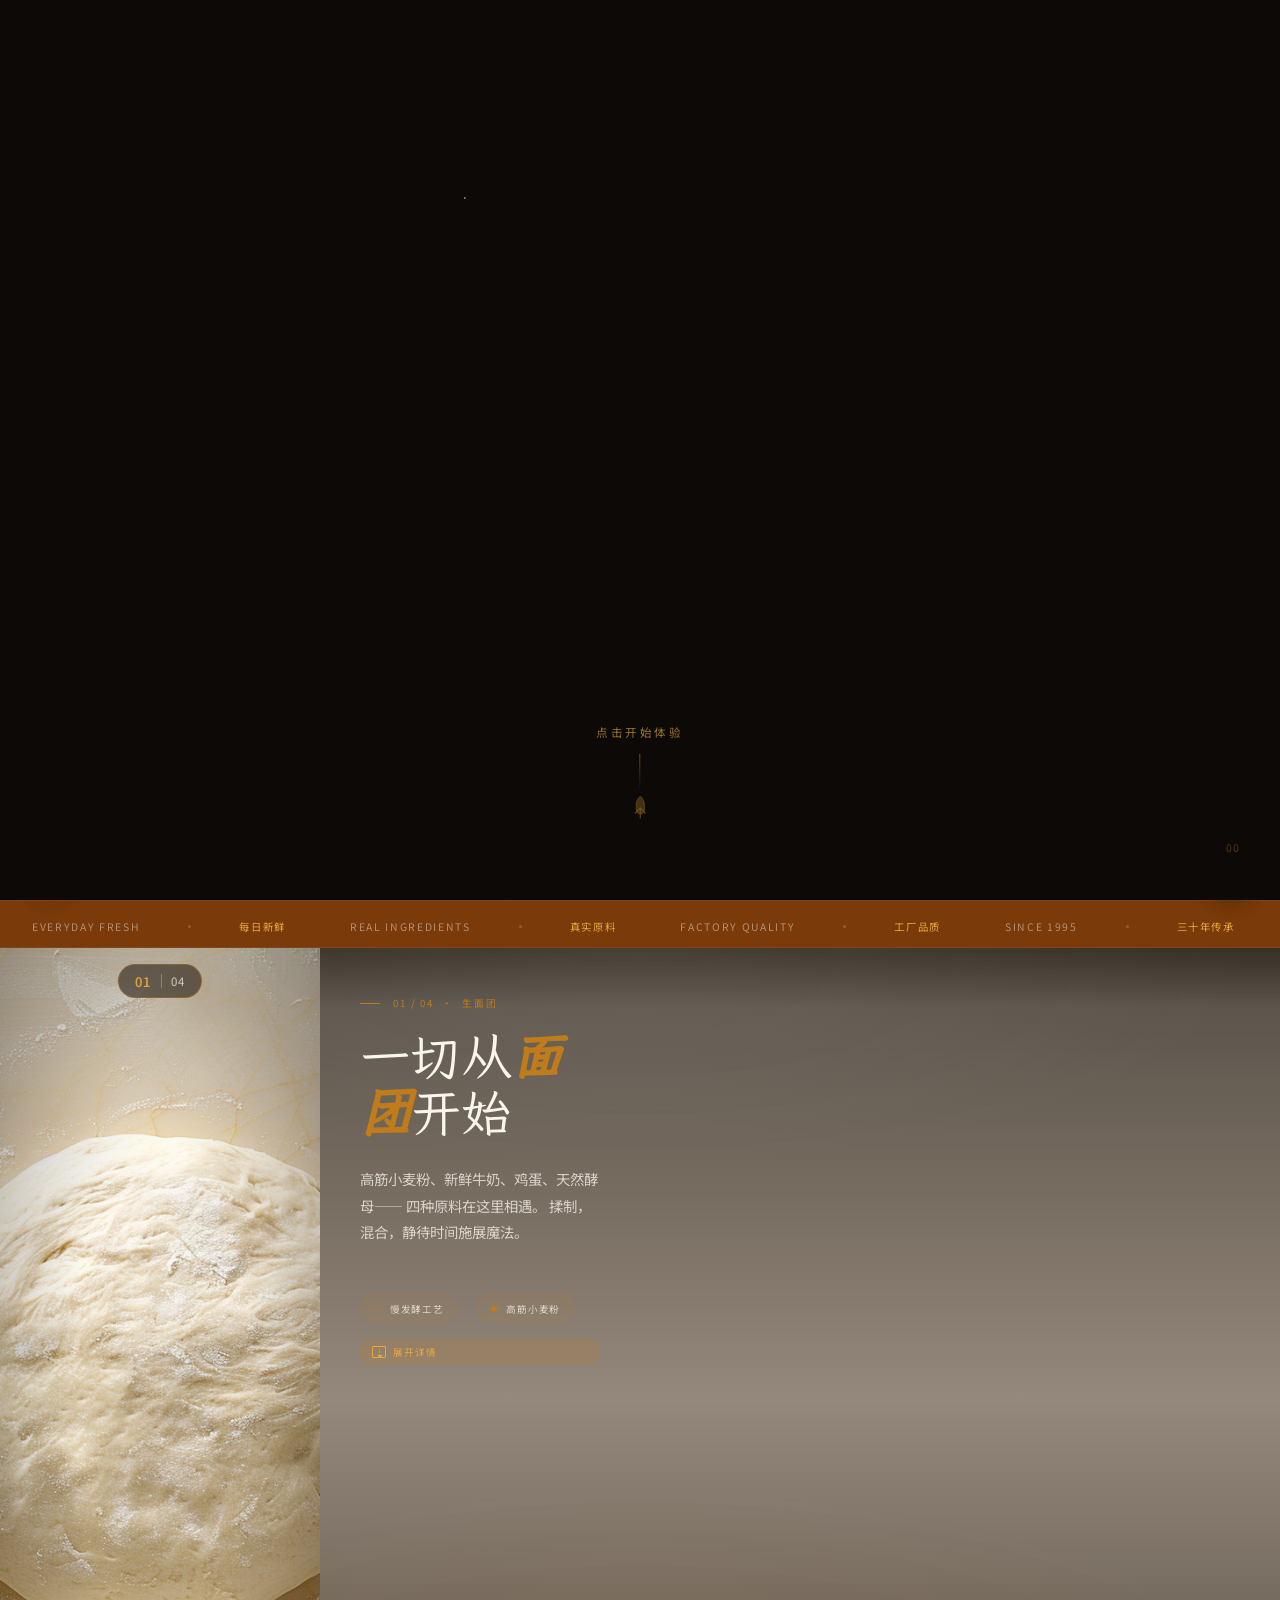
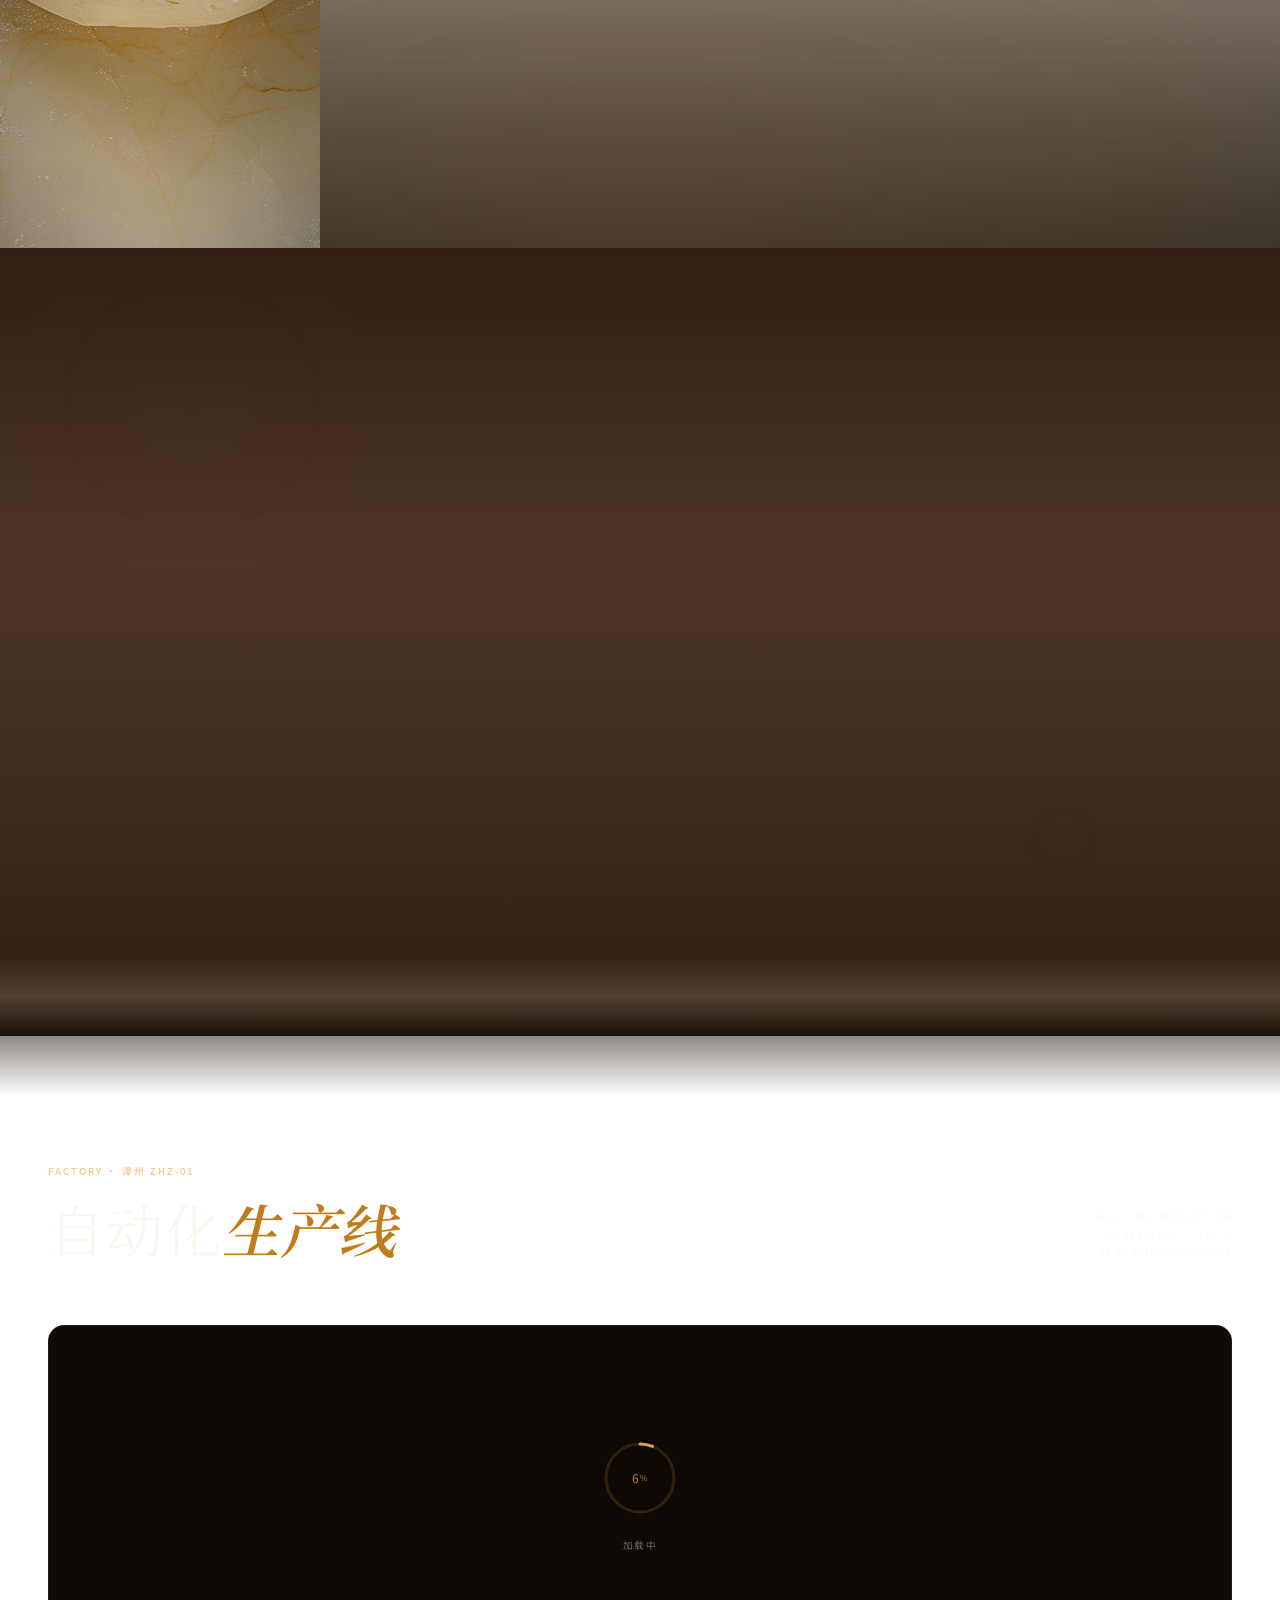
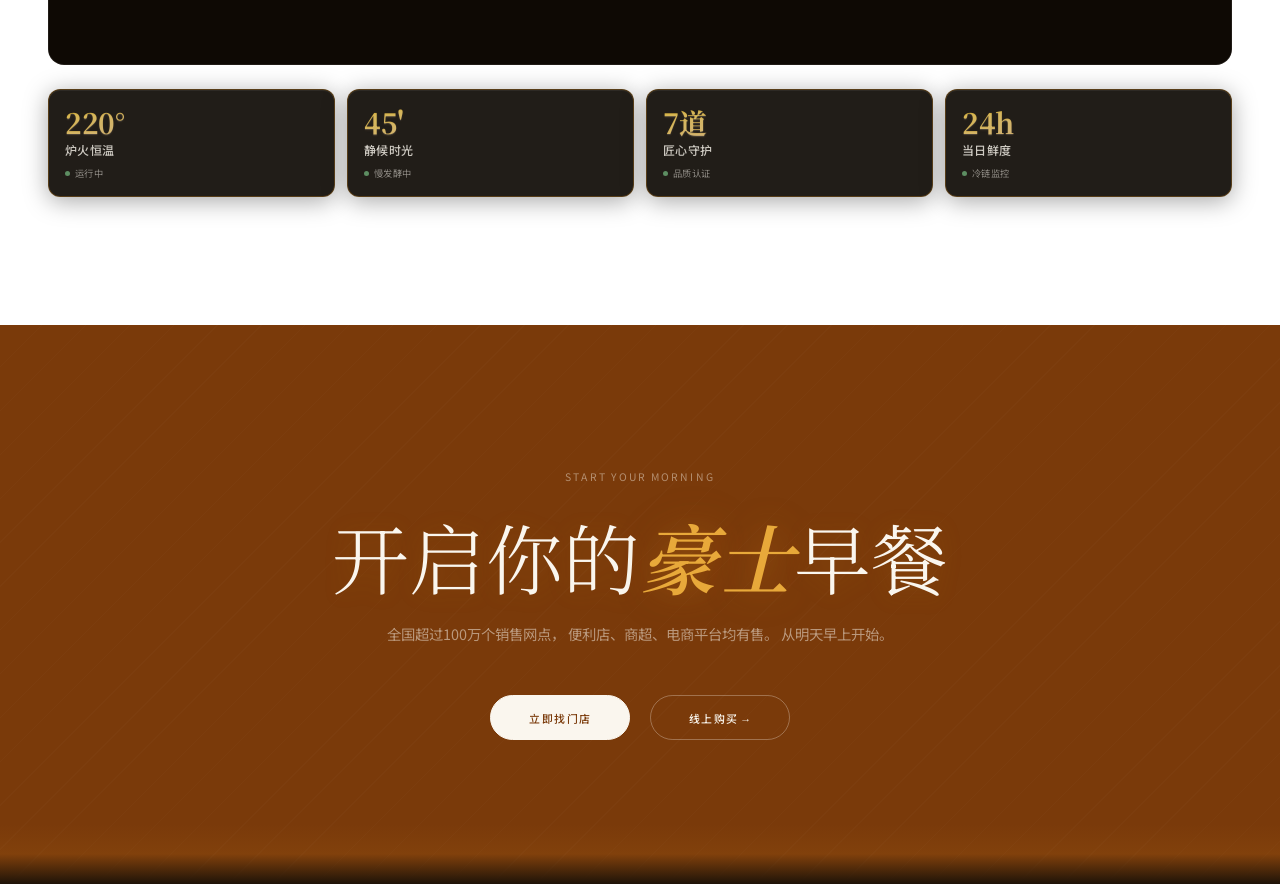
==== commit c8dd14e6: "V3.95: Use noaudio hero video in Haoshi_V0.22.html Co-authored-by: Cursor <cursoragent@cursor.com>" ====
--- a/Haoshi_V0.22.html
+++ b/Haoshi_V0.22.html
@@ -230,6 +230,19 @@
         );
       }
     }, 400);
+
+    // V3.95: 整面可点击 — 点击 loader-svg-wrap 或 loaderEl 任意处都能触发加载
+    loaderEl.addEventListener('click', function(e) {
+      if (loaderDone) return;
+      if (tlWire.isActive() && !tlWire.paused()) return;
+      if (e.target.closest('.loader-prompt')) return;
+      if (promptEl) {
+        promptEl.classList.add('hidden');
+        if (window.AudioManager) window.AudioManager.playSFX('click');
+        tlCount.play();
+        tlWire.play();
+      }
+    });
   }
 
   function finishLoader() {
@@ -1741,11 +1754,13 @@
 #hero-loader .loader-svg-wrap {
   position: absolute; inset: 0;
   display: flex; align-items: center; justify-content: center;
+  cursor: pointer;
 }
 #hero-loader .loader-svg-wrap svg {
   width: min(92vw, 420px);
   height: auto;
   max-height: 85vh;
+  pointer-events: none;
 }
 #hero-loader .wire-line {
   fill: none;
@@ -2890,9 +2905,10 @@
 }
 
 /* 移动端调整 - V3.82: z-index 100 与 journey-visual(z-index:1) 同在 journey stacking context，足以覆盖 */
+/* V3.95: journey-glass-card bottom 修正为 -10px */
 @media (max-width: 600px) {
   .journey-glass-card {
-    bottom: 120px;
+    bottom: -10px;
     width: calc(100vw - 2rem);
     z-index: 100;
   }
@@ -2955,6 +2971,45 @@
   align-items: center;
   justify-content: center;
   flex-direction: column;
+}
+/* V3.95: 收起详情按钮 — 玻璃卡片右下角 */
+.glass-card-collapse {
+  display: flex;
+  align-items: center;
+  justify-content: flex-end;
+  margin-top: 0.5rem;
+  padding-top: 0.5rem;
+  border-top: 0.5px solid rgba(192, 123, 26, 0.12);
+}
+.glass-card-collapse-btn {
+  font-family: var(--mono);
+  font-size: 0.62rem;
+  letter-spacing: 0.18em;
+  text-transform: uppercase;
+  color: rgba(192, 123, 26, 0.55);
+  background: none;
+  border: none;
+  cursor: pointer;
+  padding: 0.35rem 0.6rem;
+  border-radius: 4px;
+  transition: color 0.2s ease, background 0.2s ease;
+  -webkit-tap-highlight-color: transparent;
+}
+.glass-card-collapse-btn:hover,
+.glass-card-collapse-btn:active {
+  color: rgba(232, 169, 58, 0.9);
+  background: rgba(192, 123, 26, 0.08);
+}
+.glass-card-collapse-btn::before {
+  content: '';
+  display: inline-block;
+  width: 10px;
+  height: 10px;
+  border-top: 1.5px solid currentColor;
+  border-right: 1.5px solid currentColor;
+  transform: rotate(45deg) translateY(-1px);
+  margin-right: 0.35rem;
+  vertical-align: middle;
 }
 .glass-card-viz {
   width: 100%;
@@ -6456,7 +6511,7 @@
         onerror="this.style.display='none';this.nextElementSibling.style.display='flex';"
         onplay="this.muted=true;"
       >
-        <source src="assets/hero/hs_hero_toast_steam_loop_ai_v01.mp4" type="video/mp4">
+        <source src="assets/hero/hs_hero_toast_steam_loop_ai_v01_noaudio.mp4" type="video/mp4">
       </video>
       <div class="hero-video-shield" aria-hidden="true"></div>
       <div class="hero-fallback" style="display:none;position:absolute;inset:0;background:linear-gradient(135deg,#2A1A0C 0%,#3D2415 40%,#1C1208 100%);align-items:center;justify-content:center;flex-direction:column;gap:0.8rem;">
@@ -6628,6 +6683,9 @@
                   <div class="viz-label">4 种原料 → 1 份诚意</div>
                 </div>
               </div>
+              <div class="glass-card-collapse">
+                <button class="glass-card-collapse-btn" data-action="collapse" aria-label="收起详情">收起详情</button>
+              </div>
             </div>
           </div>
 
@@ -6677,6 +6735,9 @@
                     <text class="viz-time" x="10" y="65" font-family="var(--mono,'DM Mono')" font-size="7" fill="rgba(232,169,58,0.7)">45 分钟恒温发酵</text>
                   </svg>
                 </div>
+              </div>
+              <div class="glass-card-collapse">
+                <button class="glass-card-collapse-btn" data-action="collapse" aria-label="收起详情">收起详情</button>
               </div>
             </div>
           </div>
@@ -6731,6 +6792,9 @@
                   </svg>
                   <div class="viz-label">220°C 隧道炉 · 美拉德反应</div>
                 </div>
+              </div>
+              <div class="glass-card-collapse">
+                <button class="glass-card-collapse-btn" data-action="collapse" aria-label="收起详情">收起详情</button>
               </div>
             </div>
           </div>
@@ -6792,6 +6856,9 @@
                   </svg>
                   <div class="viz-label">出炉即锁鲜 · 五大维度</div>
                 </div>
+              </div>
+              <div class="glass-card-collapse">
+                <button class="glass-card-collapse-btn" data-action="collapse" aria-label="收起详情">收起详情</button>
               </div>
             </div>
           </div>
@@ -8092,12 +8159,19 @@
       });
     });
 
-    // 查看详情按钮（每个 step 一个，事件委托）
+    // 查看详情按钮 + 收起详情按钮（V3.95：事件委托，支持新旧两种按钮）
     if (els.detailToggles.length) {
       els.detailToggles.forEach(btn => {
         btn.addEventListener('click', toggleDetail);
       });
     }
+    // V3.95: 玻璃卡片内的收起按钮，点击触发 toggleDetail
+    document.querySelectorAll('.glass-card-collapse-btn').forEach(btn => {
+      btn.addEventListener('click', function(e) {
+        e.stopPropagation();
+        toggleDetail();
+      });
+    });
 
     // ===== V3.70: 玻璃卡片可视化伪3D拖动 =====
     // 拖动 SVG 可视化时产生透视旋转，松开后回弹
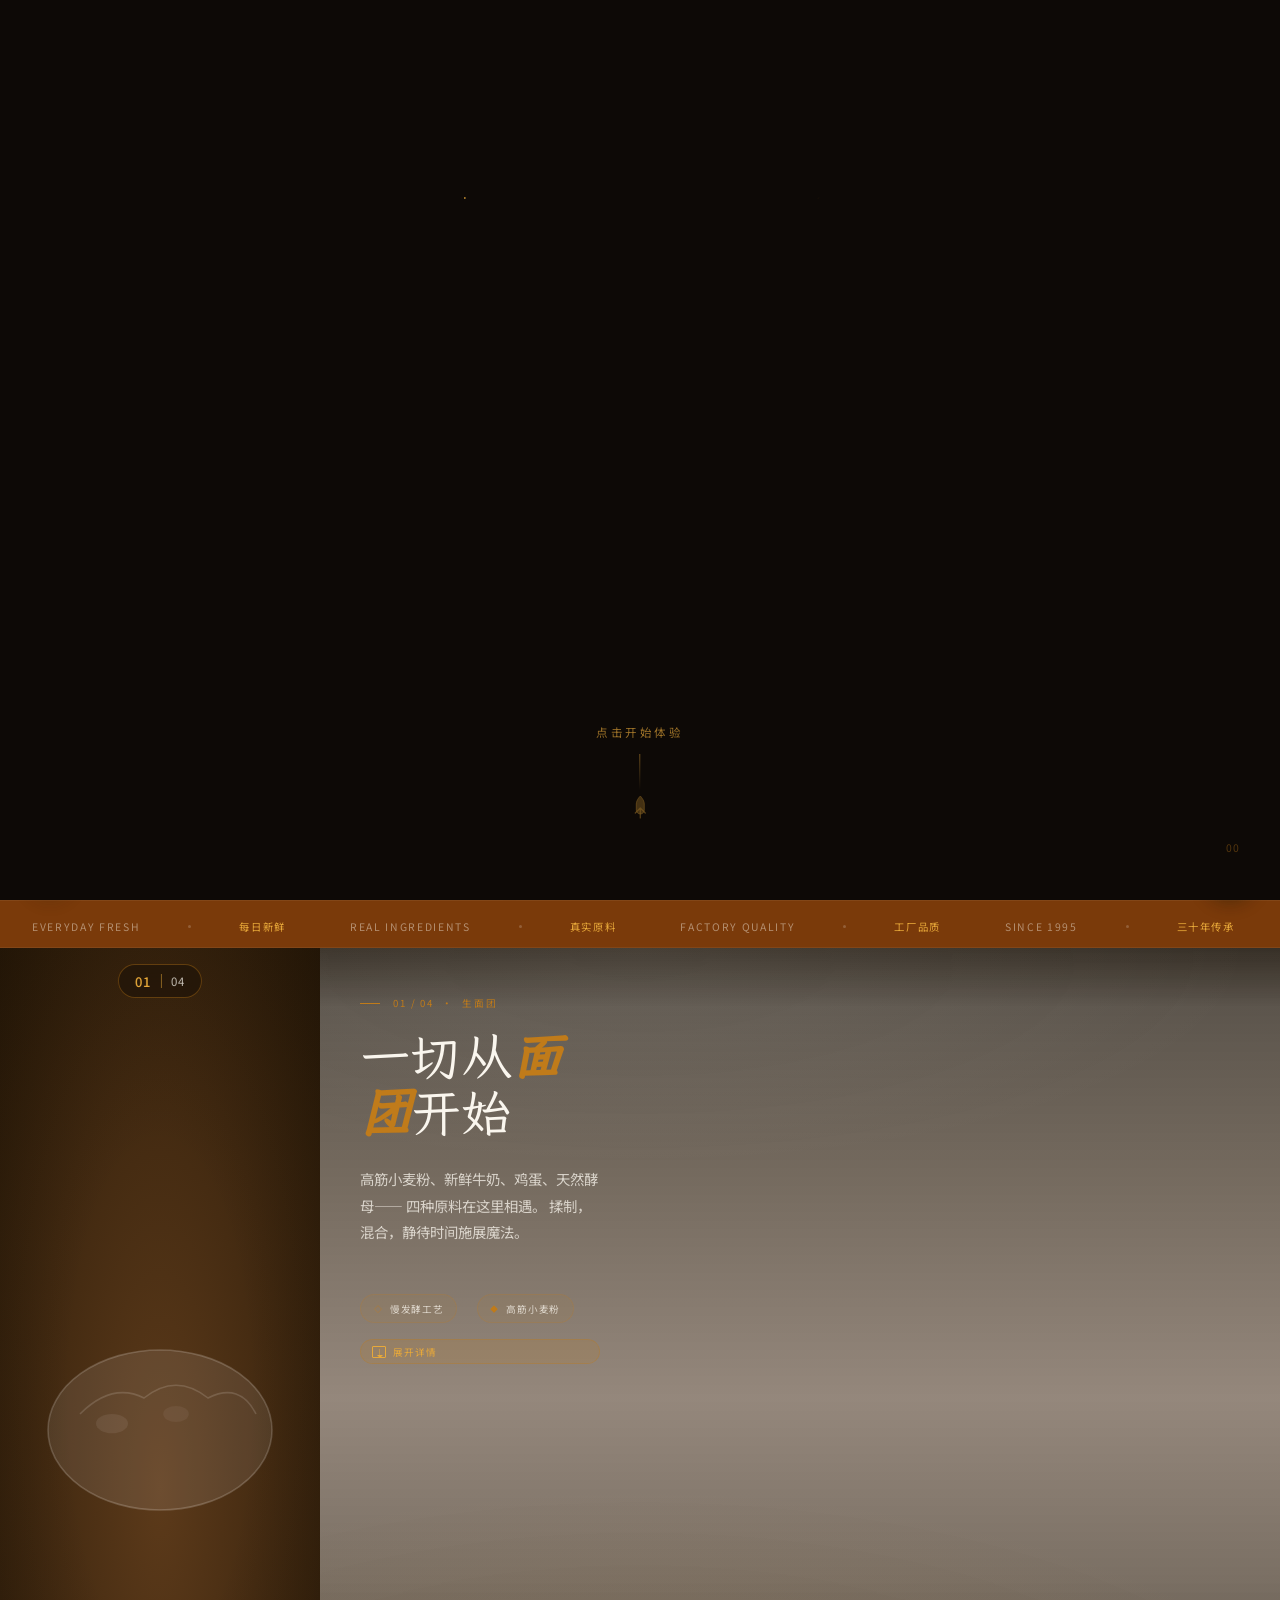
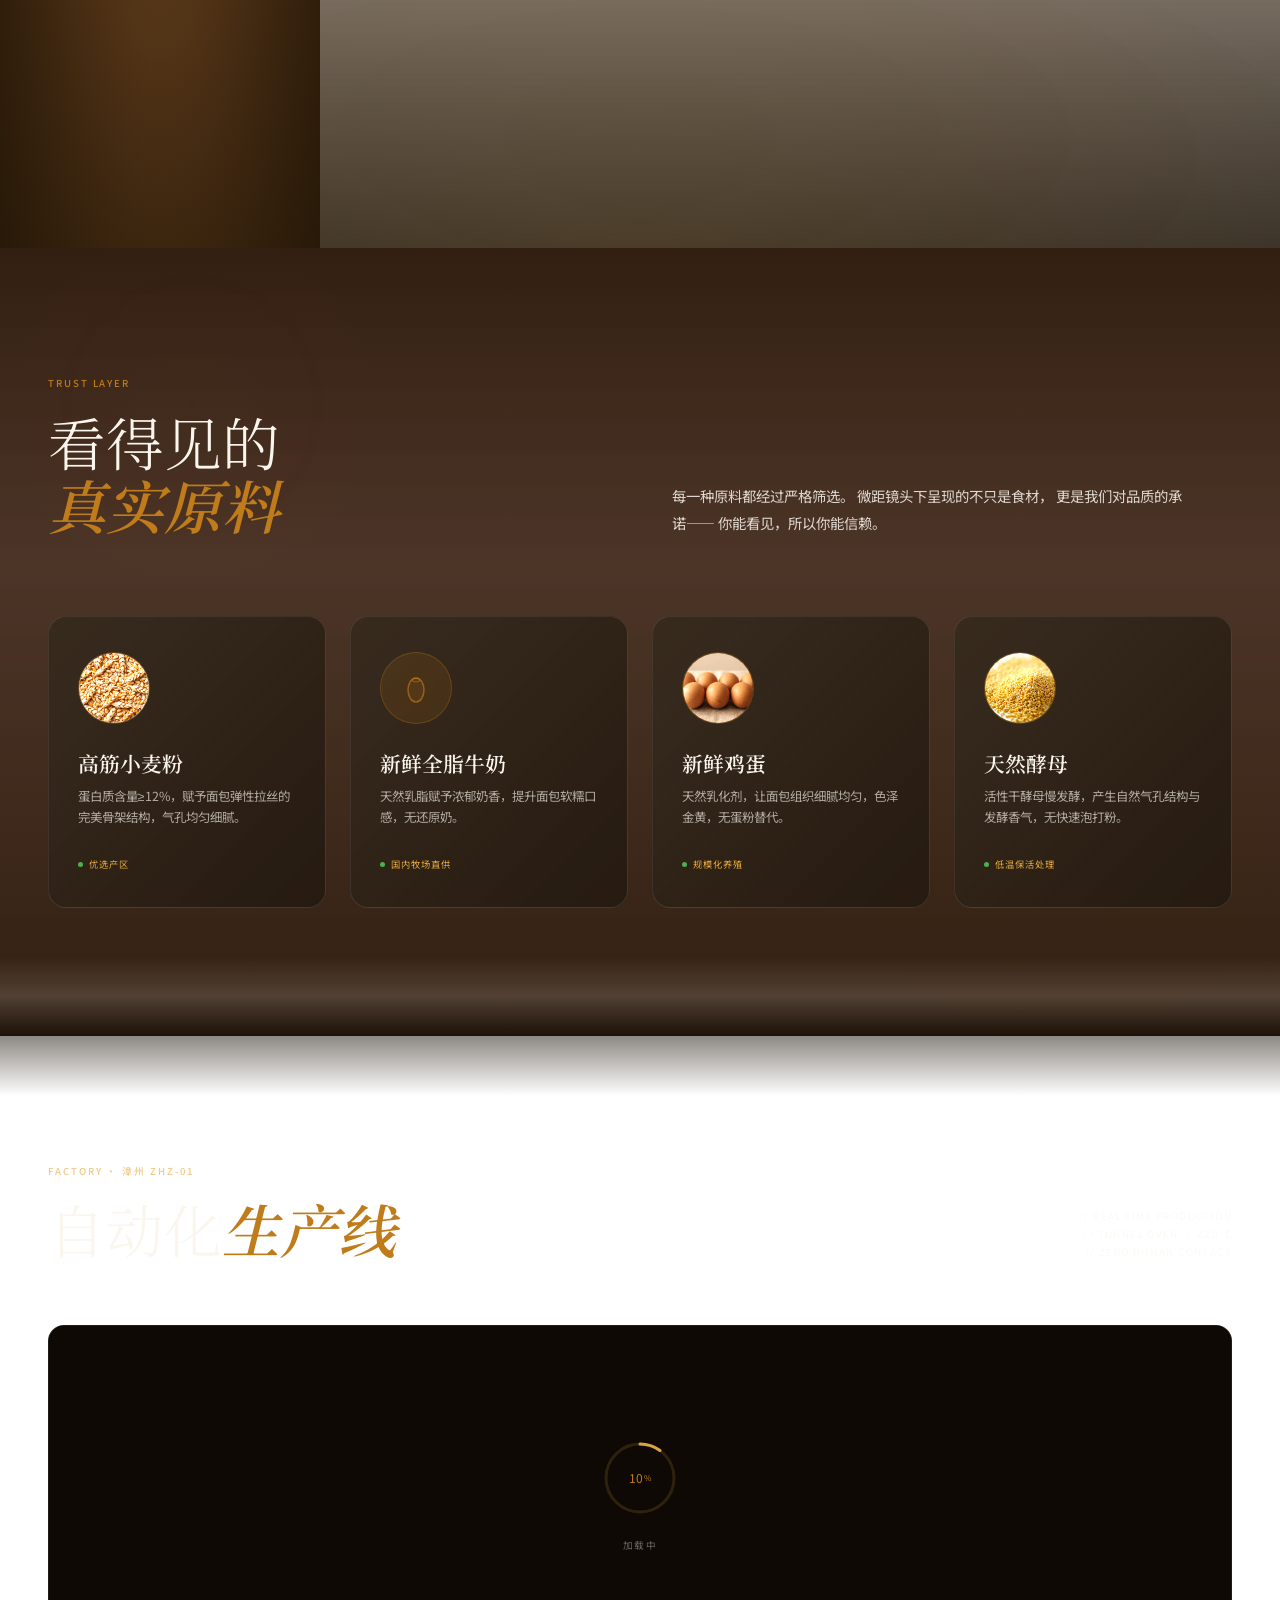
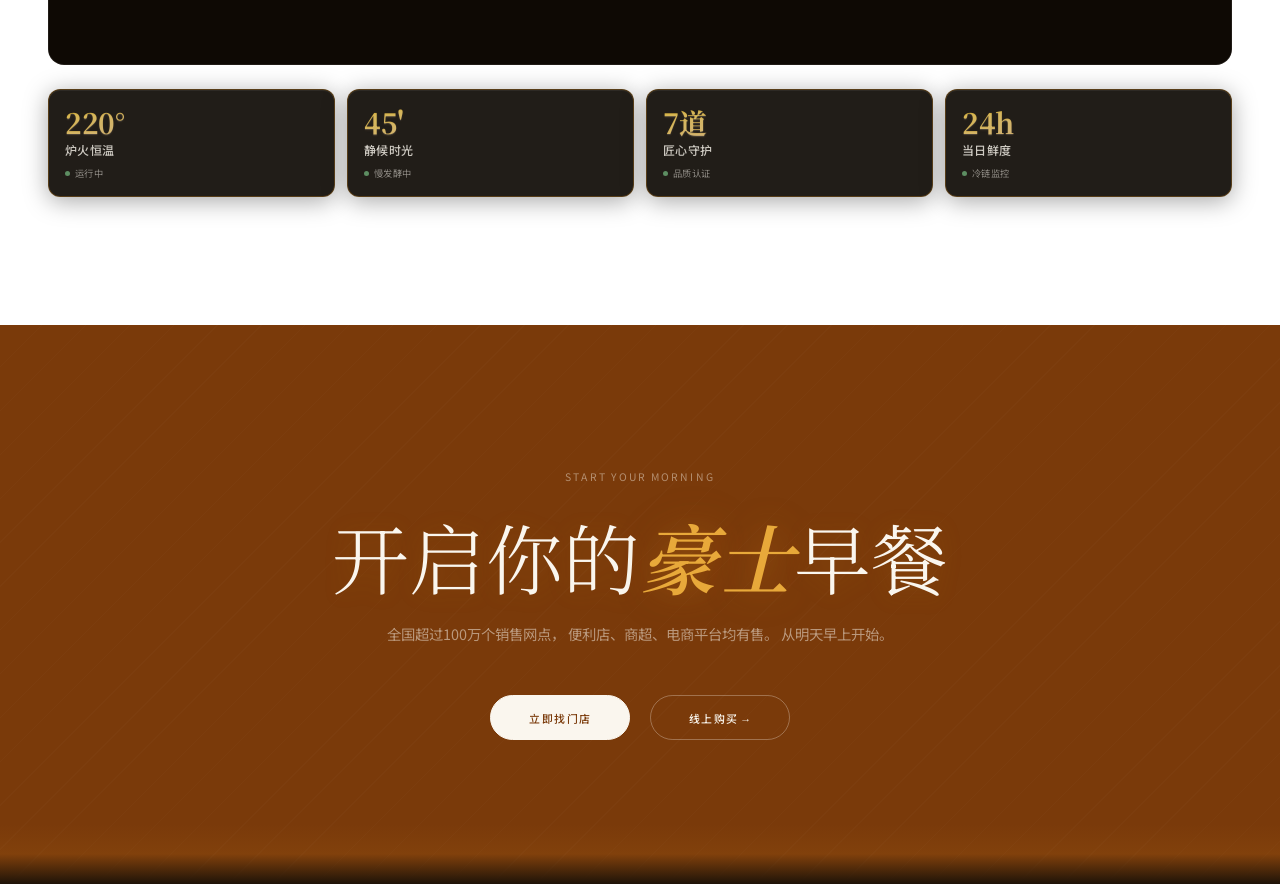
==== commit 65444938: "fix: 更新引用路径为已重命名的 WebP 资源 (qr.webp, ingredient.webp, haoshi-wood-tap-soft.mp3) Co-authored-by: Curso" ====
--- a/Haoshi_V0.22.html
+++ b/Haoshi_V0.22.html
@@ -6923,7 +6923,7 @@
       <div class="ing-card-overlay"></div>
       <div class="ing-card-content">
         <div class="ing-emoji">
-          <img src="assets/ingredient/wheat.jpg" alt="高筋小麦粉" style="width:100%;height:100%;object-fit:cover;" loading="lazy" onerror="this.style.display='none';this.nextElementSibling.style.display='flex';">
+          <img src="assets/ingredient/wheat.webp" alt="高筋小麦粉" style="width:100%;height:100%;object-fit:cover;" loading="lazy" onerror="this.style.display='none';this.nextElementSibling.style.display='flex';">
           <svg style="display:none;width:40px;height:40px;" viewBox="0 0 40 40" fill="none" xmlns="http://www.w3.org/2000/svg">
             <ellipse cx="20" cy="25" rx="12" ry="10" stroke="rgba(192,123,26,0.5)" stroke-width="1.5" fill="rgba(192,123,26,0.08)"/>
             <path d="M12 22 Q16 18 20 20 Q24 16 28 22" stroke="rgba(192,123,26,0.4)" stroke-width="1" fill="none"/>
@@ -6956,7 +6956,7 @@
       <div class="ing-card-overlay"></div>
       <div class="ing-card-content">
         <div class="ing-emoji">
-          <img src="assets/ingredient/egg.jpg" alt="新鲜鸡蛋" style="width:100%;height:100%;object-fit:cover;" loading="lazy" onerror="this.style.display='none';this.nextElementSibling.style.display='flex';">
+          <img src="assets/ingredient/egg.webp" alt="新鲜鸡蛋" style="width:100%;height:100%;object-fit:cover;" loading="lazy" onerror="this.style.display='none';this.nextElementSibling.style.display='flex';">
           <svg style="display:none;width:40px;height:40px;" viewBox="0 0 40 40" fill="none" xmlns="http://www.w3.org/2000/svg">
             <ellipse cx="20" cy="22" rx="10" ry="12" stroke="rgba(192,123,26,0.5)" stroke-width="1.5" fill="rgba(192,123,26,0.08)"/>
             <ellipse cx="20" cy="18" rx="6" ry="5" stroke="rgba(192,123,26,0.35)" stroke-width="1" fill="rgba(192,123,26,0.05)"/>
@@ -6973,7 +6973,7 @@
       <div class="ing-card-overlay"></div>
       <div class="ing-card-content">
         <div class="ing-emoji">
-          <img src="assets/ingredient/yeast.jpg" alt="天然酵母" style="width:100%;height:100%;object-fit:cover;" loading="lazy" onerror="this.style.display='none';this.nextElementSibling.style.display='flex';">
+          <img src="assets/ingredient/yeast.webp" alt="天然酵母" style="width:100%;height:100%;object-fit:cover;" loading="lazy" onerror="this.style.display='none';this.nextElementSibling.style.display='flex';">
           <svg style="display:none;width:40px;height:40px;" viewBox="0 0 40 40" fill="none" xmlns="http://www.w3.org/2000/svg">
             <circle cx="20" cy="20" r="10" stroke="rgba(192,123,26,0.5)" stroke-width="1.5" fill="rgba(192,123,26,0.08)"/>
             <circle cx="20" cy="20" r="5" stroke="rgba(192,123,26,0.35)" stroke-width="1" fill="rgba(192,123,26,0.05)"/>
@@ -7772,7 +7772,7 @@
   },
   // 社媒
   social: {
-    wechat: 'assets/social/qr.png',     // 微信二维码
+    wechat: 'assets/social/qr.webp',     // 微信二维码
     weibo: 'https://weibo.com/example',         // 微博
     douyin: 'https://douyin.com/example',       // 抖音
     xiaohongshu: 'https://xiaohongshu.com/example', // 小红书
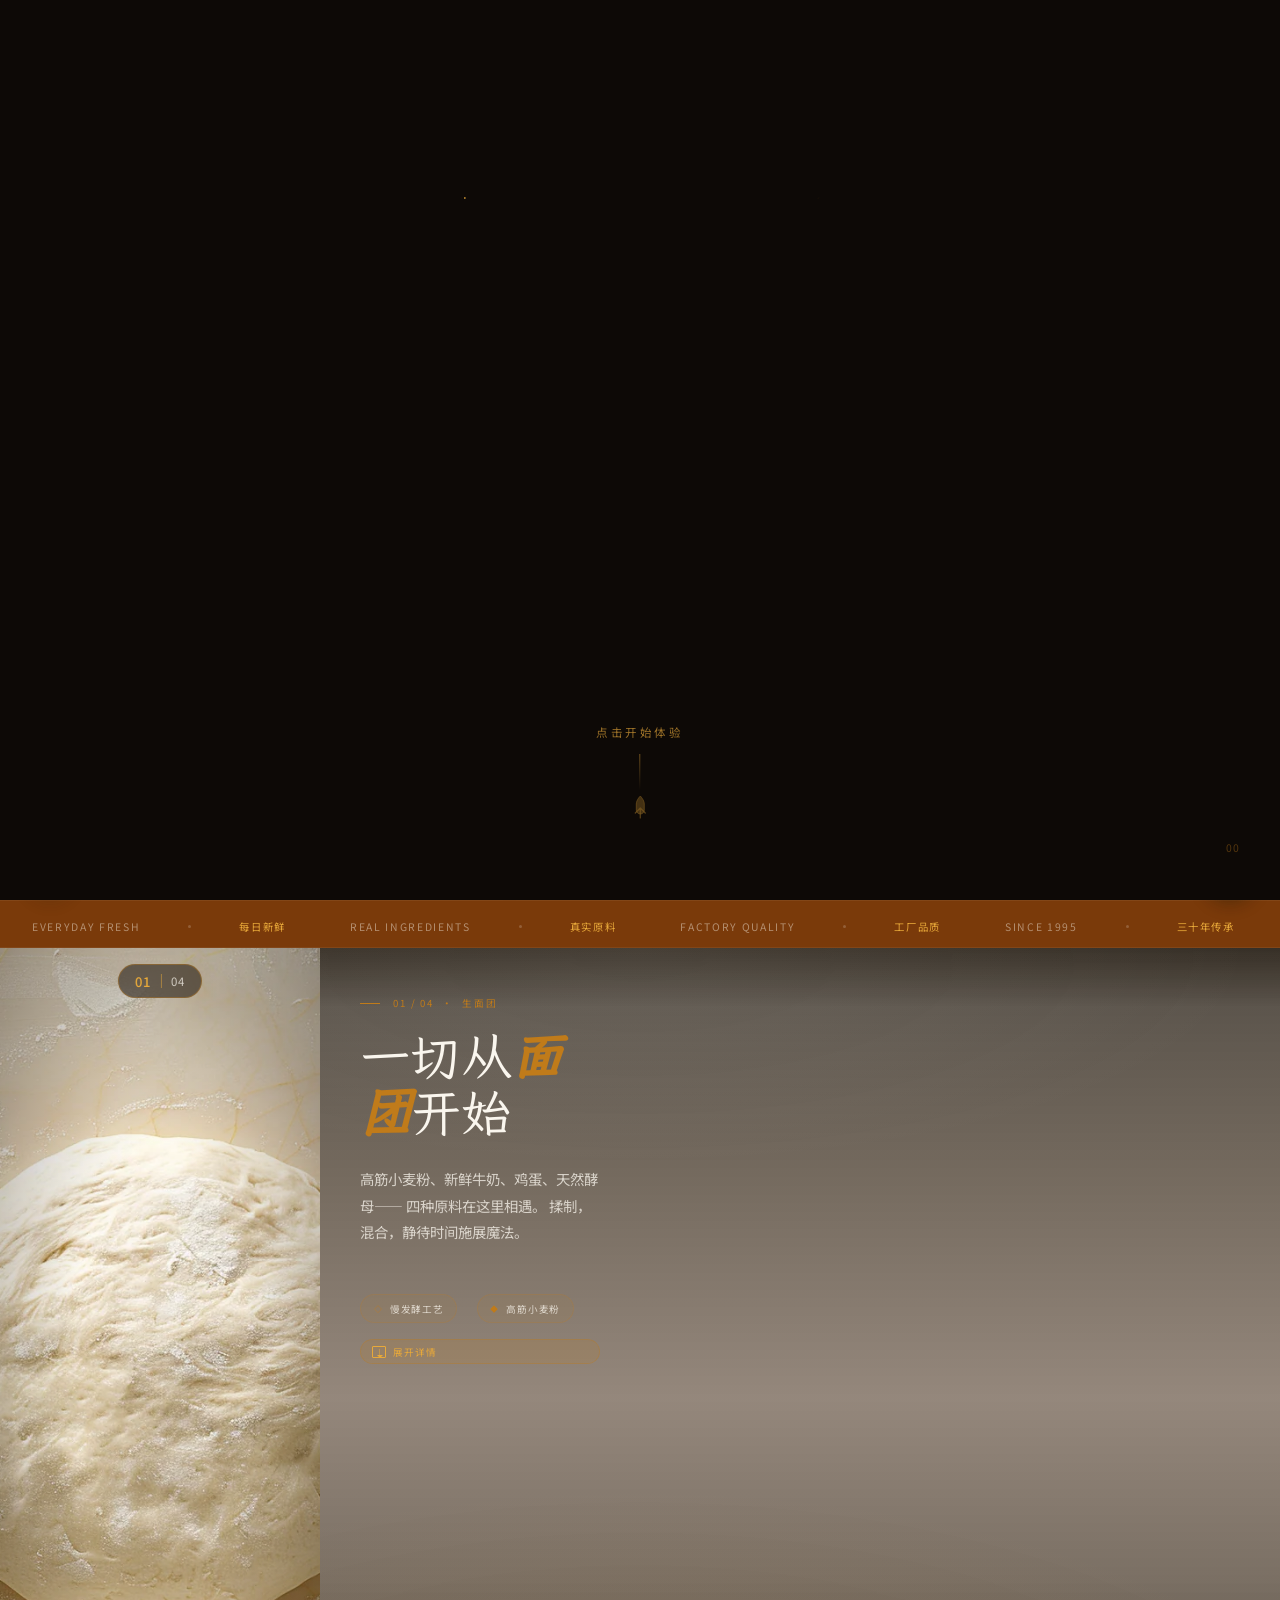
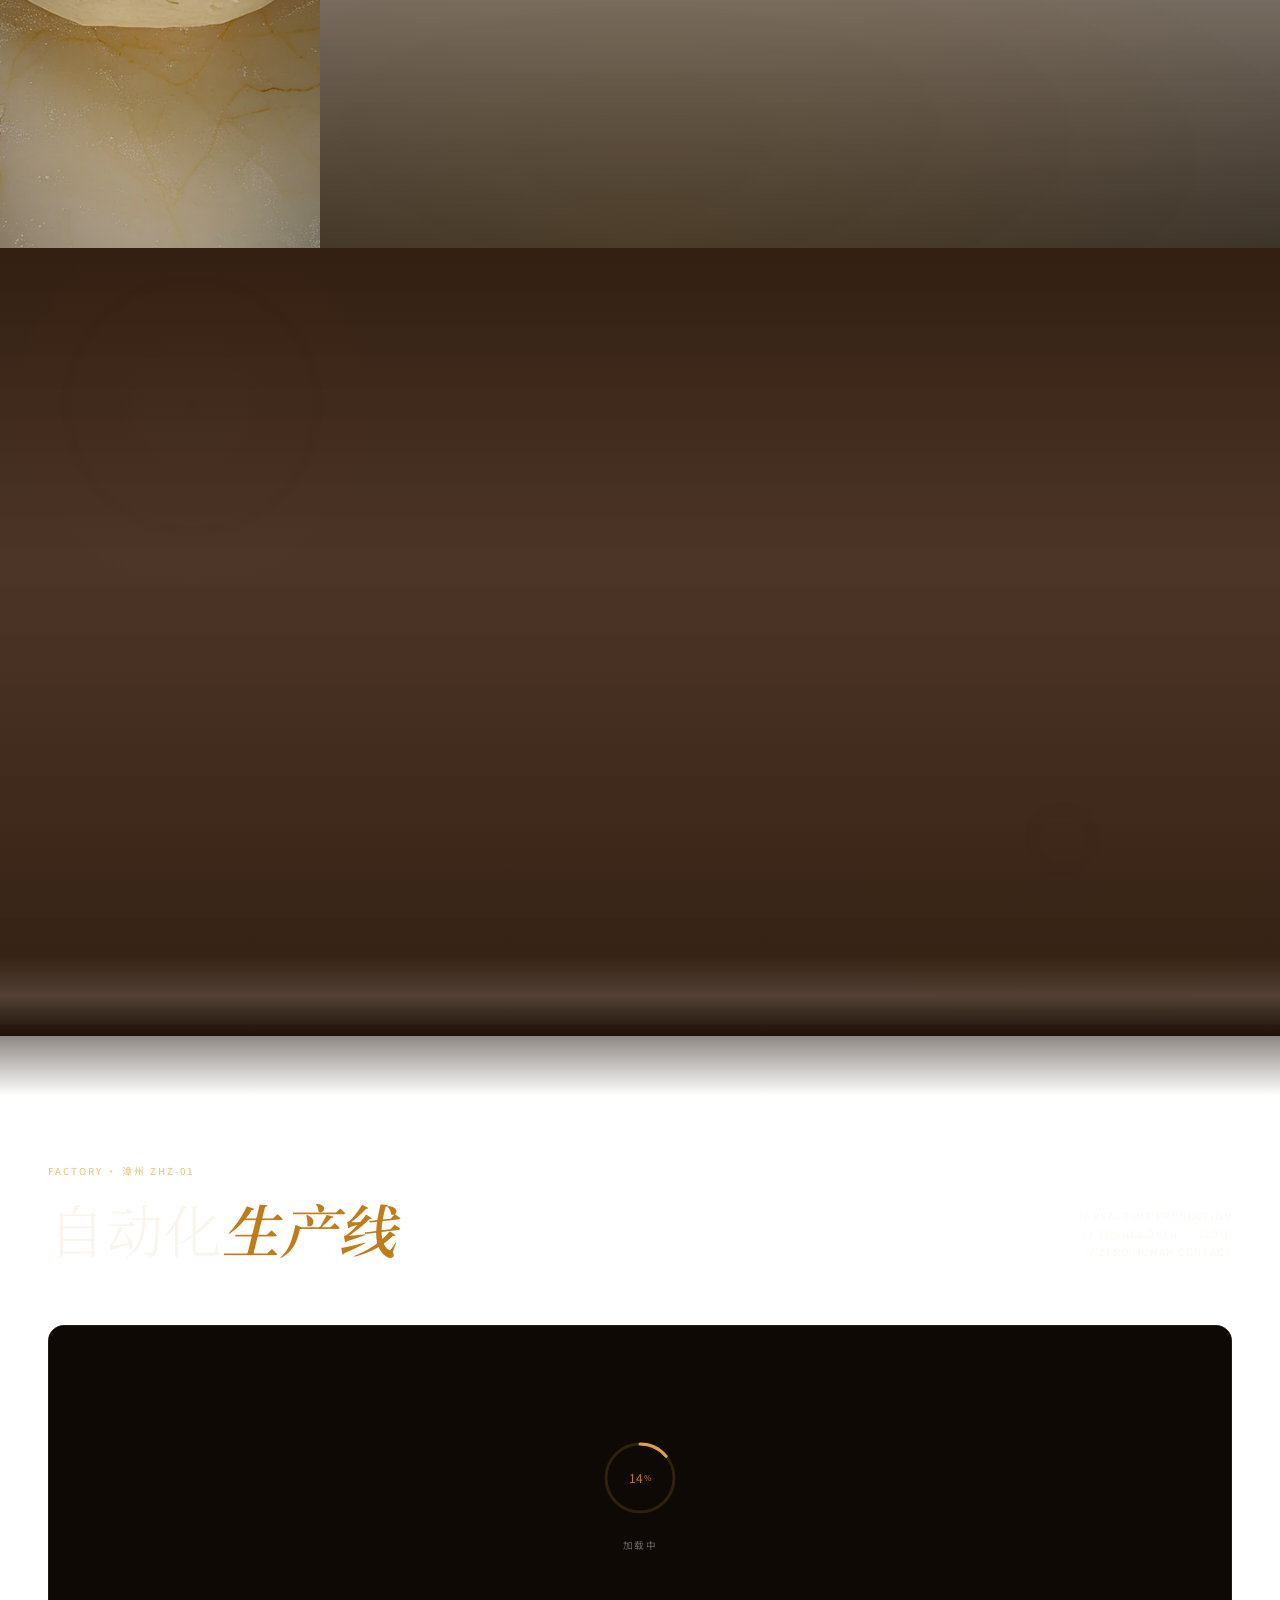
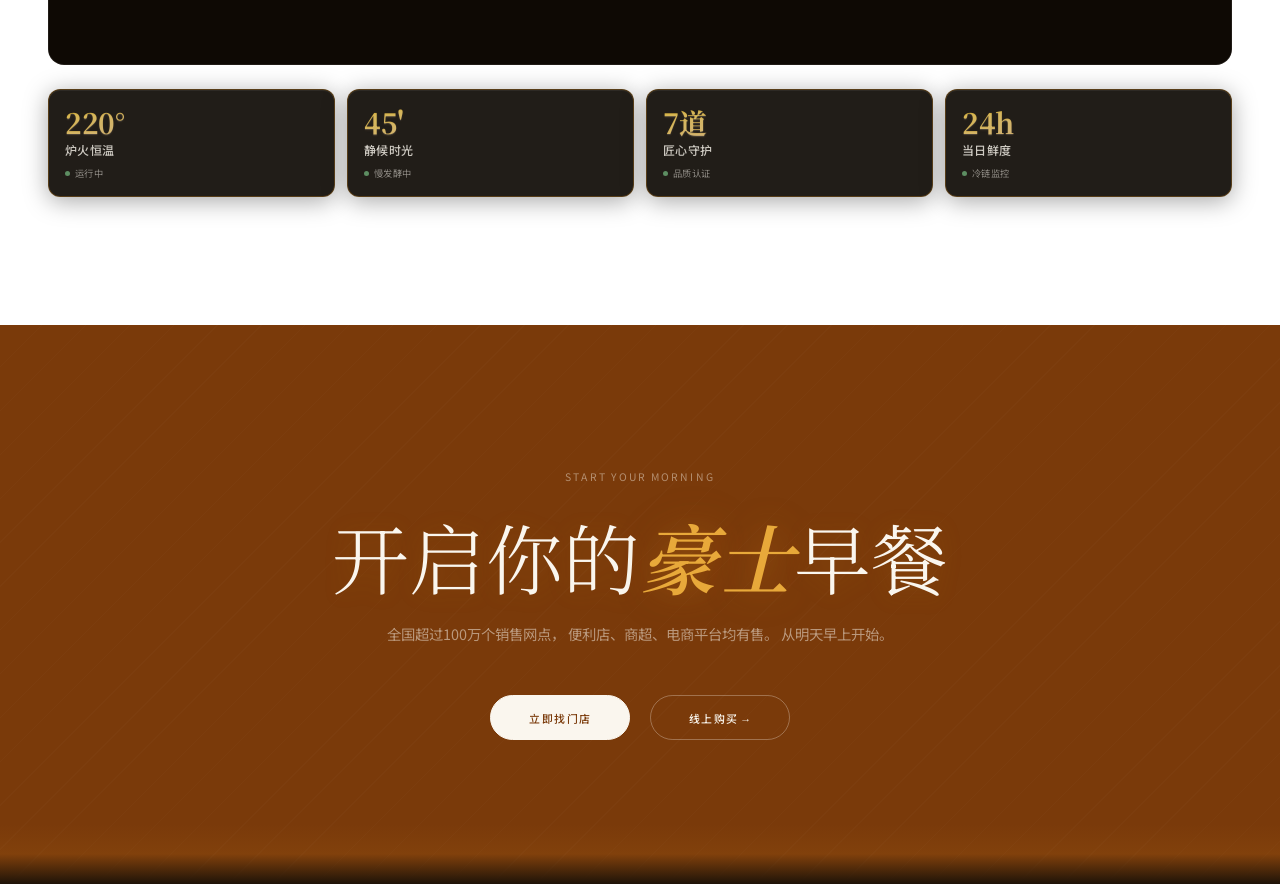
==== commit bd052ee2: "fix: 全面修复所有图片/音效引用路径（journey/product/ingredient/social/sfx → WebP） Co-authored-by: Cursor <cursorage" ====
--- a/Haoshi_V0.22.html
+++ b/Haoshi_V0.22.html
@@ -6587,7 +6587,7 @@
 
           <!-- 图片层 -->
           <div class="journey-img j-img-1 active" id="jimg-0">
-            <img src="assets/journey/stage-1-dough.jpg" alt="生面团" style="width:100%;height:100%;object-fit:cover;" loading="eager" onerror="this.style.display='none';this.nextElementSibling.style.display='flex';">
+            <img src="assets/journey/stage-1-dough.webp" alt="生面团" style="width:100%;height:100%;object-fit:cover;" loading="eager" onerror="this.style.display='none';this.nextElementSibling.style.display='flex';">
             <svg style="display:none;position:absolute;width:100%;height:100%;" viewBox="0 0 200 200" fill="none" xmlns="http://www.w3.org/2000/svg">
               <ellipse cx="100" cy="120" rx="70" ry="50" fill="rgba(250,246,238,0.1)" stroke="rgba(250,246,238,0.2)" stroke-width="1"/>
               <path d="M50 110 Q70 90 90 100 Q110 84 130 100 Q150 90 160 110" stroke="rgba(250,246,238,0.15)" stroke-width="1" fill="none"/>
@@ -6597,7 +6597,7 @@
           </div>
 
           <div class="journey-img j-img-2" id="jimg-1">
-            <img src="assets/journey/stage-2-rising.jpg" alt="发酵膨胀" style="width:100%;height:100%;object-fit:cover;" loading="lazy" onerror="this.style.display='none';this.nextElementSibling.style.display='flex';">
+            <img src="assets/journey/stage-2-rising.webp" alt="发酵膨胀" style="width:100%;height:100%;object-fit:cover;" loading="lazy" onerror="this.style.display='none';this.nextElementSibling.style.display='flex';">
             <svg style="display:none;position:absolute;width:100%;height:100%;" viewBox="0 0 200 200" fill="none" xmlns="http://www.w3.org/2000/svg">
               <ellipse cx="100" cy="110" rx="60" ry="44" fill="rgba(250,246,238,0.1)" stroke="rgba(250,246,238,0.18)" stroke-width="1"/>
               <ellipse cx="100" cy="104" rx="50" ry="36" fill="rgba(250,246,238,0.06)"/>
@@ -6609,7 +6609,7 @@
           </div>
 
           <div class="journey-img j-img-3" id="jimg-2">
-            <img src="assets/journey/stage-3-baking.jpg" alt="烘焙中" style="width:100%;height:100%;object-fit:cover;" loading="lazy" onerror="this.style.display='none';this.nextElementSibling.style.display='flex';">
+            <img src="assets/journey/stage-3-baking.webp" alt="烘焙中" style="width:100%;height:100%;object-fit:cover;" loading="lazy" onerror="this.style.display='none';this.nextElementSibling.style.display='flex';">
             <svg style="display:none;position:absolute;width:100%;height:100%;" viewBox="0 0 200 200" fill="none" xmlns="http://www.w3.org/2000/svg">
               <ellipse cx="100" cy="116" rx="64" ry="46" fill="rgba(250,246,238,0.12)" stroke="rgba(250,246,238,0.2)" stroke-width="1.2"/>
               <ellipse cx="100" cy="110" rx="56" ry="40" fill="rgba(200,134,26,0.08)" stroke="rgba(200,134,26,0.15)" stroke-width="0.8"/>
@@ -6621,7 +6621,7 @@
           </div>
 
           <div class="journey-img j-img-4" id="jimg-3">
-            <img src="assets/journey/stage-4-done.jpg" alt="出炉成品" style="width:100%;height:100%;object-fit:cover;" loading="lazy" onerror="this.style.display='none';this.nextElementSibling.style.display='flex';">
+            <img src="assets/journey/stage-4-done.webp" alt="出炉成品" style="width:100%;height:100%;object-fit:cover;" loading="lazy" onerror="this.style.display='none';this.nextElementSibling.style.display='flex';">
             <svg style="display:none;position:absolute;width:100%;height:100%;" viewBox="0 0 200 200" fill="none" xmlns="http://www.w3.org/2000/svg">
               <rect x="30" y="80" width="140" height="70" rx="10" fill="rgba(250,246,238,0.12)" stroke="rgba(250,246,238,0.2)" stroke-width="1.2"/>
               <rect x="40" y="70" width="120" height="20" rx="6" fill="rgba(250,246,238,0.08)" stroke="rgba(250,246,238,0.15)" stroke-width="0.8"/>
@@ -6940,7 +6940,7 @@
       <div class="ing-card-overlay"></div>
       <div class="ing-card-content">
         <div class="ing-emoji">
-          <img src="assets/ingredient/milk.png" alt="新鲜全脂牛奶" style="width:100%;height:100%;object-fit:cover;" loading="lazy" onerror="this.style.display='none';this.nextElementSibling.style.display='flex';">
+          <img src="assets/ingredient/milk.webp" alt="新鲜全脂牛奶" style="width:100%;height:100%;object-fit:cover;" loading="lazy" onerror="this.style.display='none';this.nextElementSibling.style.display='flex';">
           <svg style="display:none;width:40px;height:40px;" viewBox="0 0 40 40" fill="none" xmlns="http://www.w3.org/2000/svg">
             <ellipse cx="20" cy="22" rx="8" ry="12" stroke="rgba(192,123,26,0.5)" stroke-width="1.5" fill="rgba(192,123,26,0.08)"/>
             <ellipse cx="20" cy="12" rx="4" ry="2" stroke="rgba(192,123,26,0.4)" stroke-width="1" fill="rgba(192,123,26,0.06)"/>
